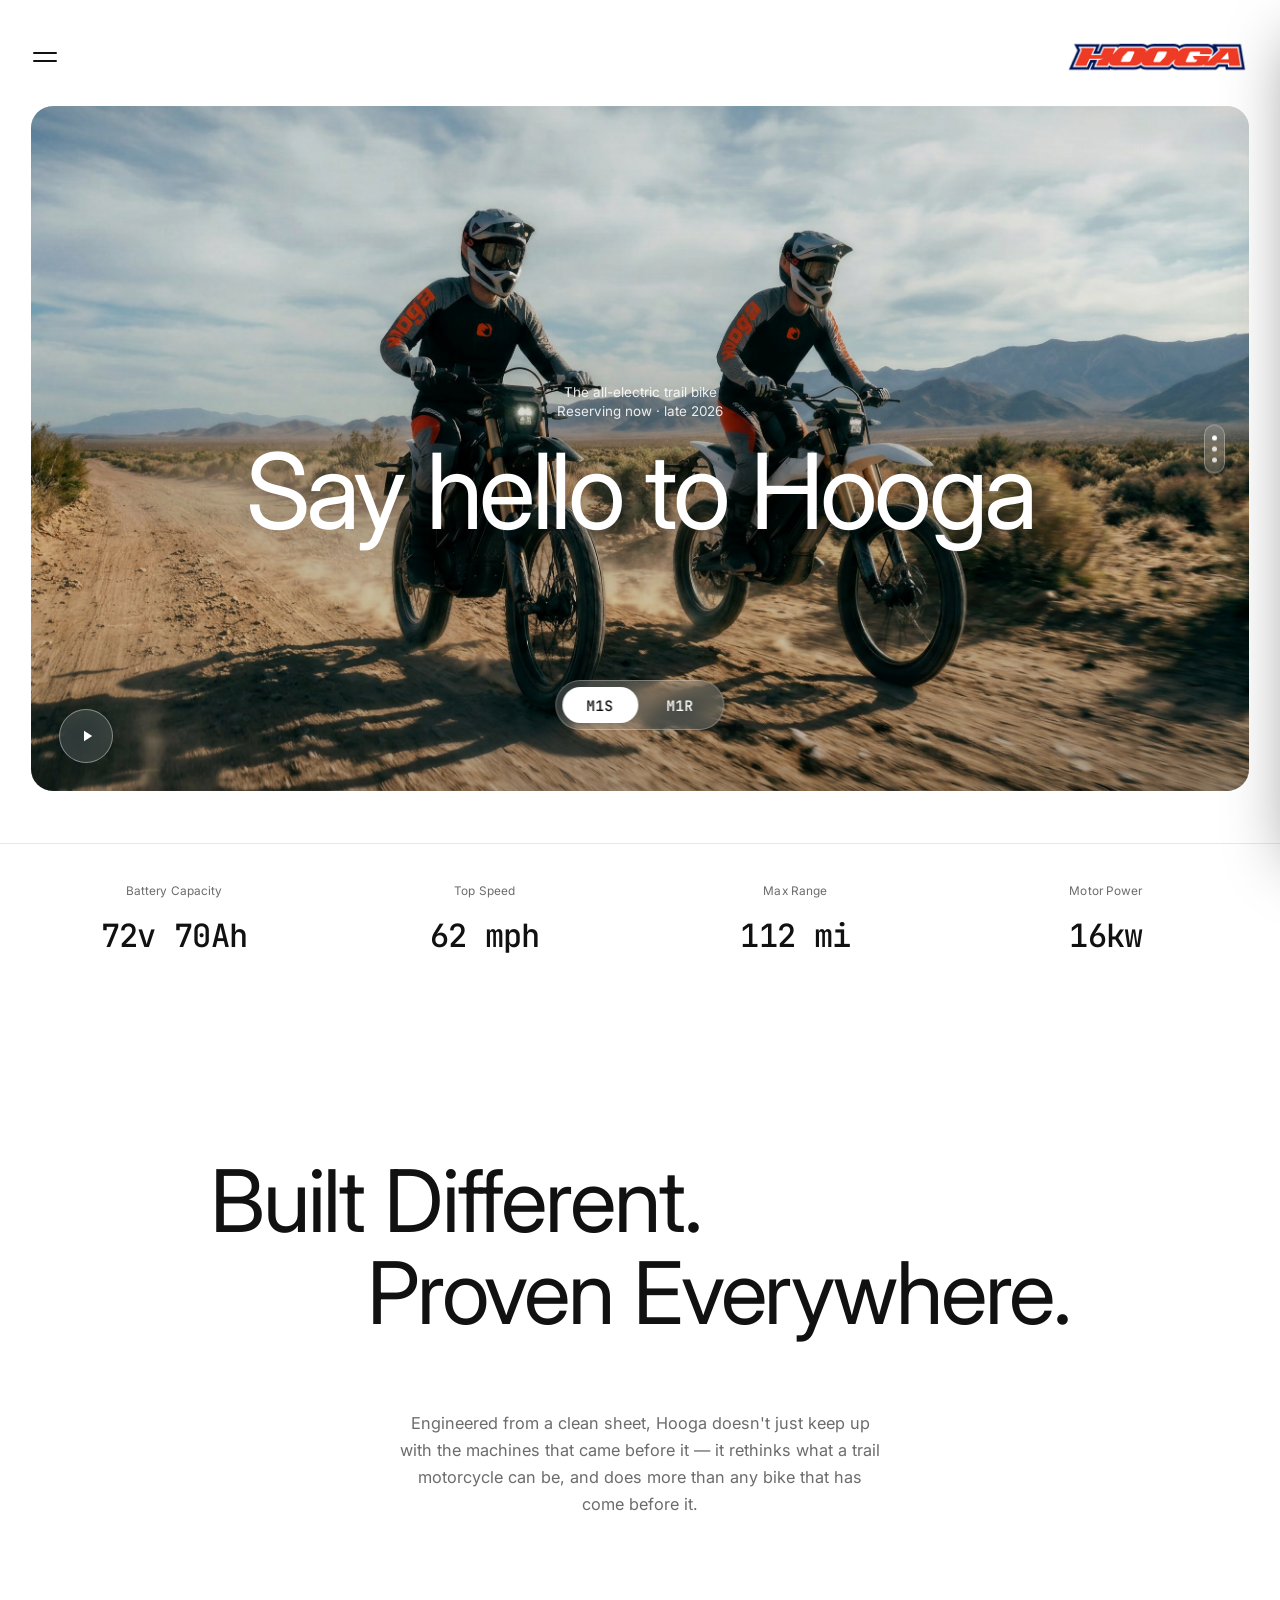
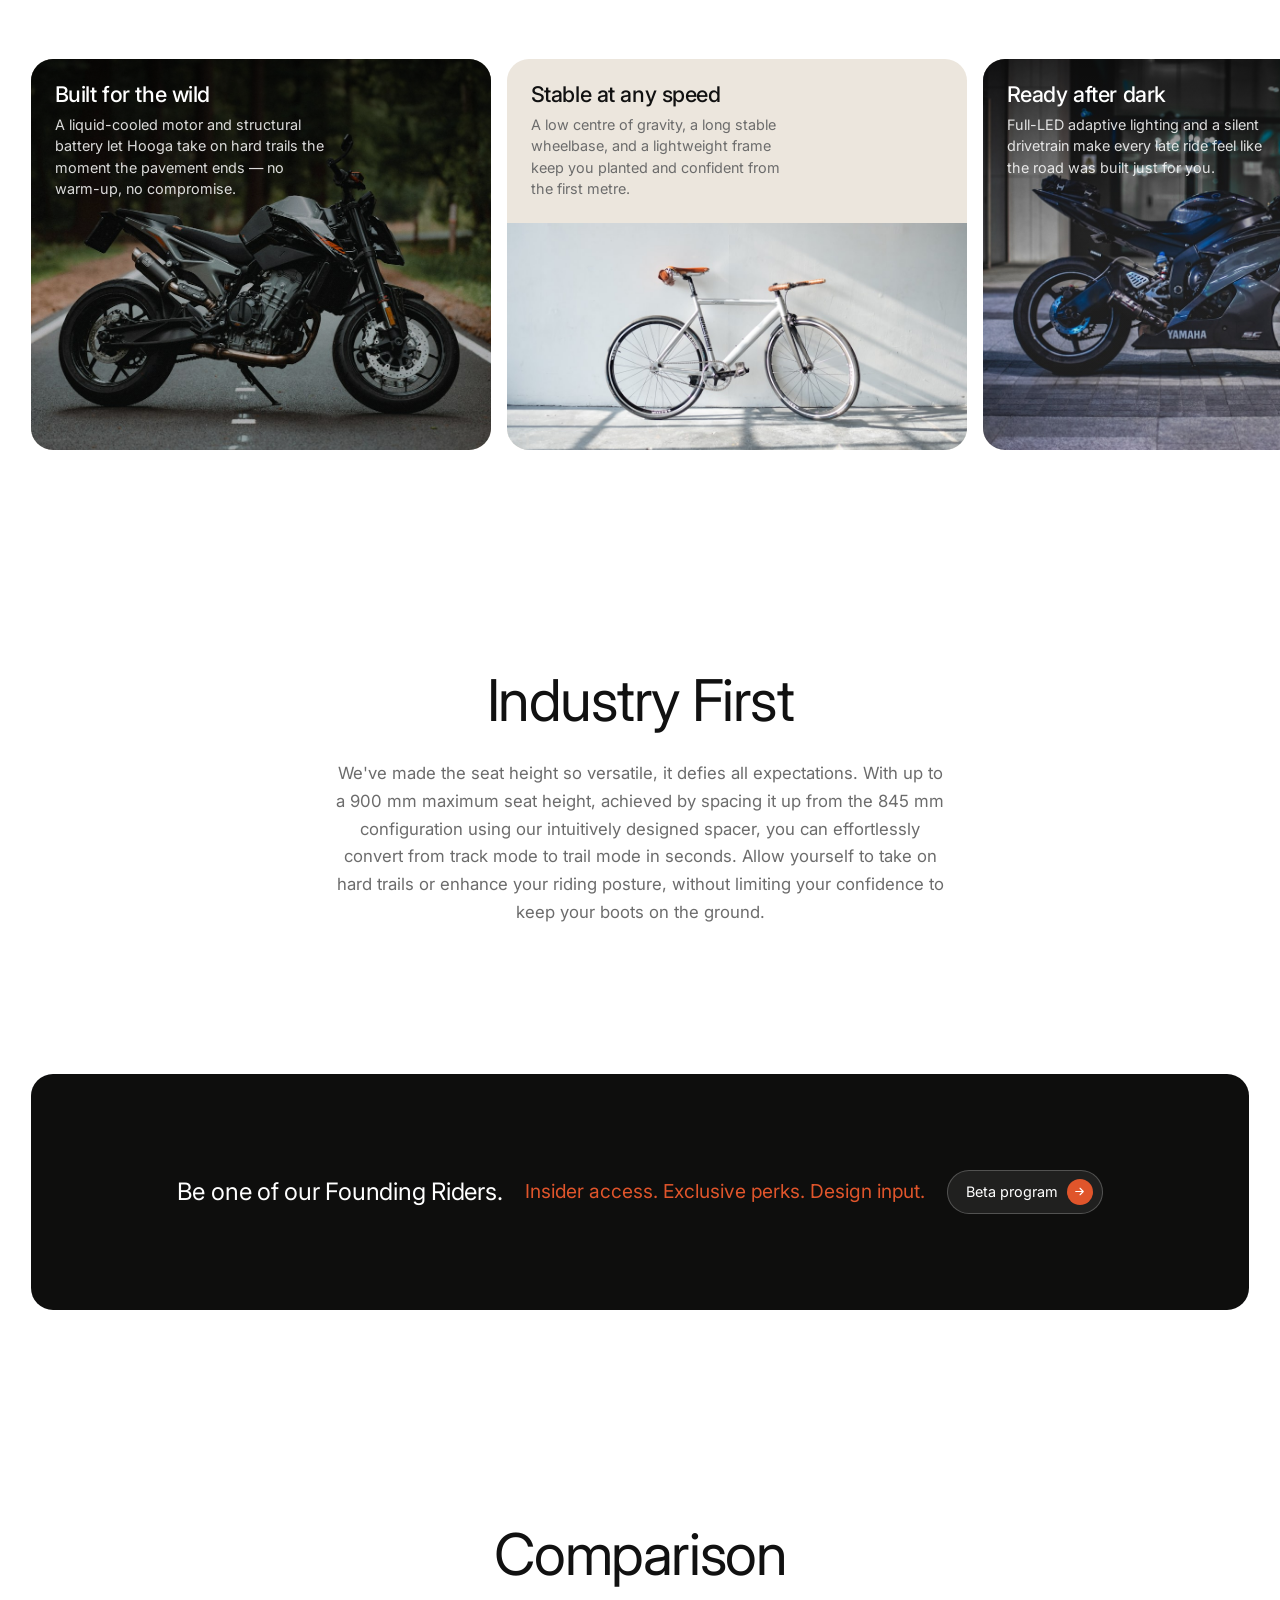
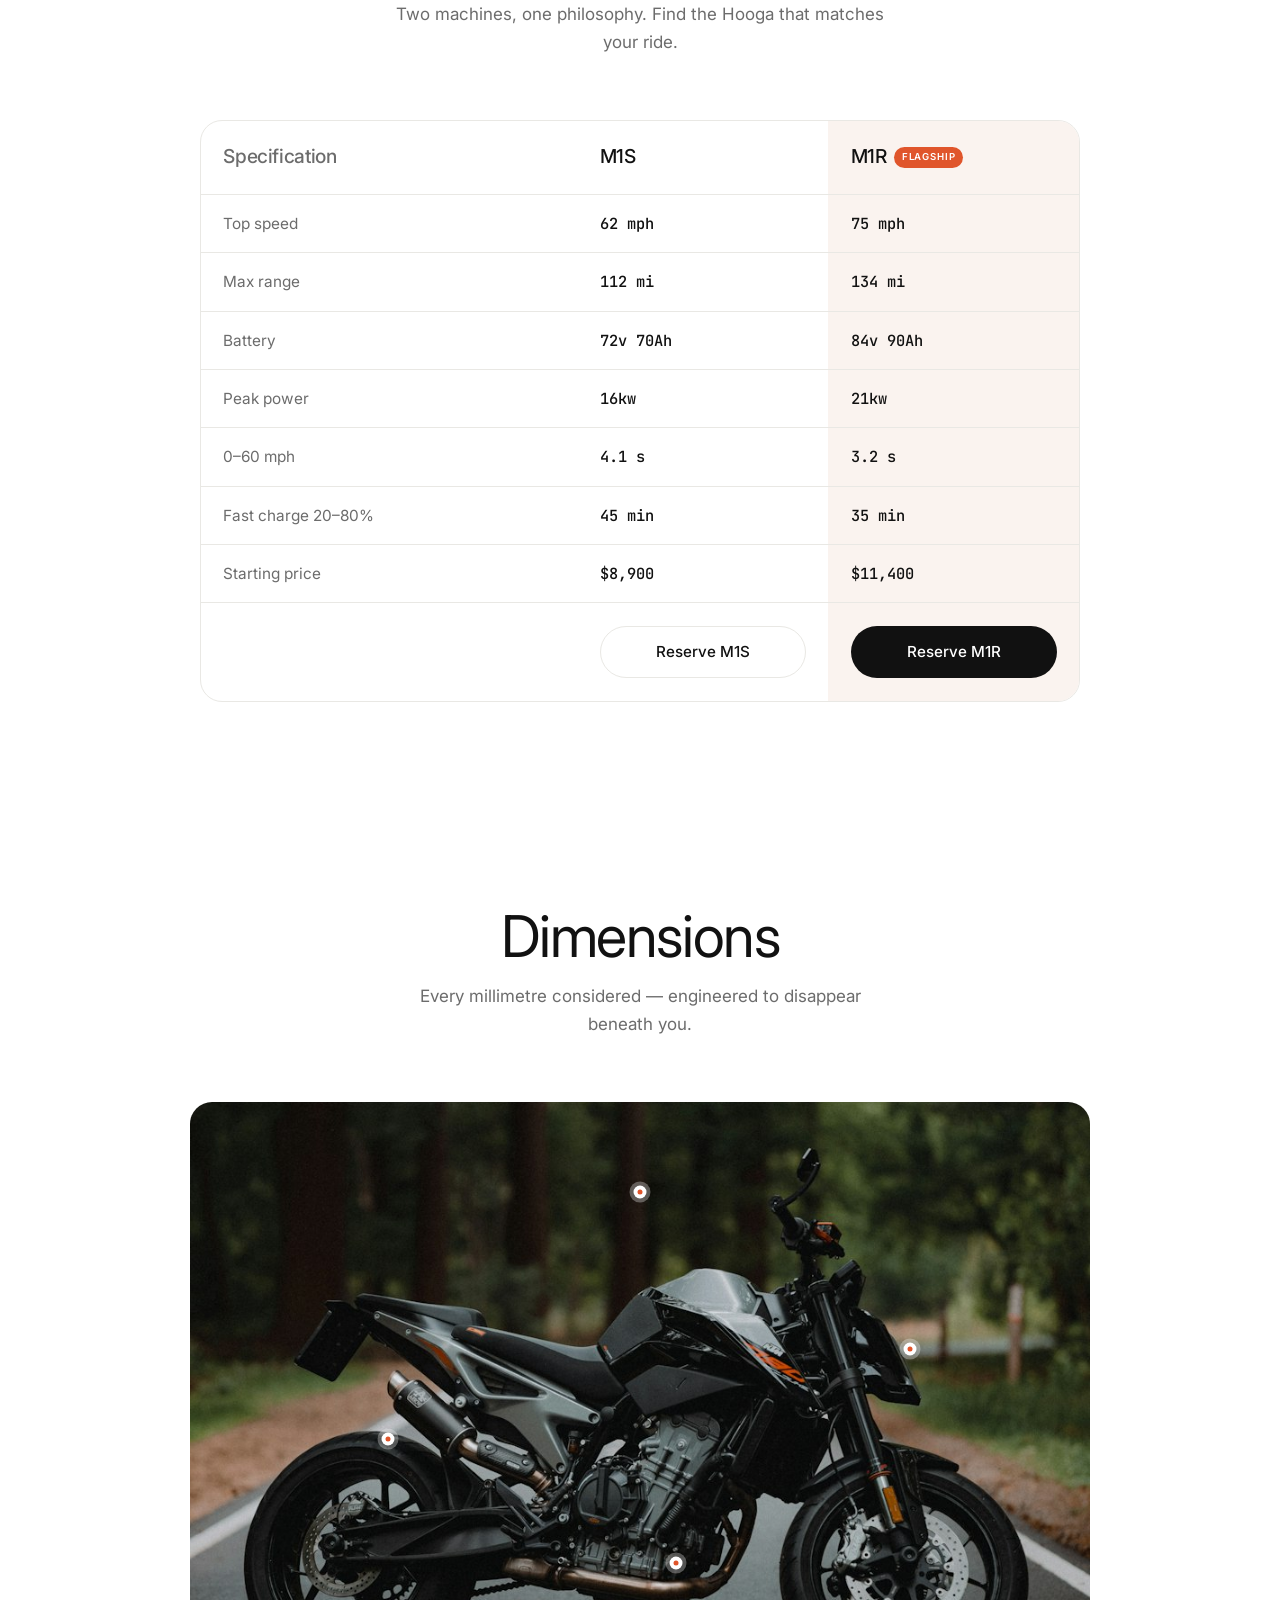
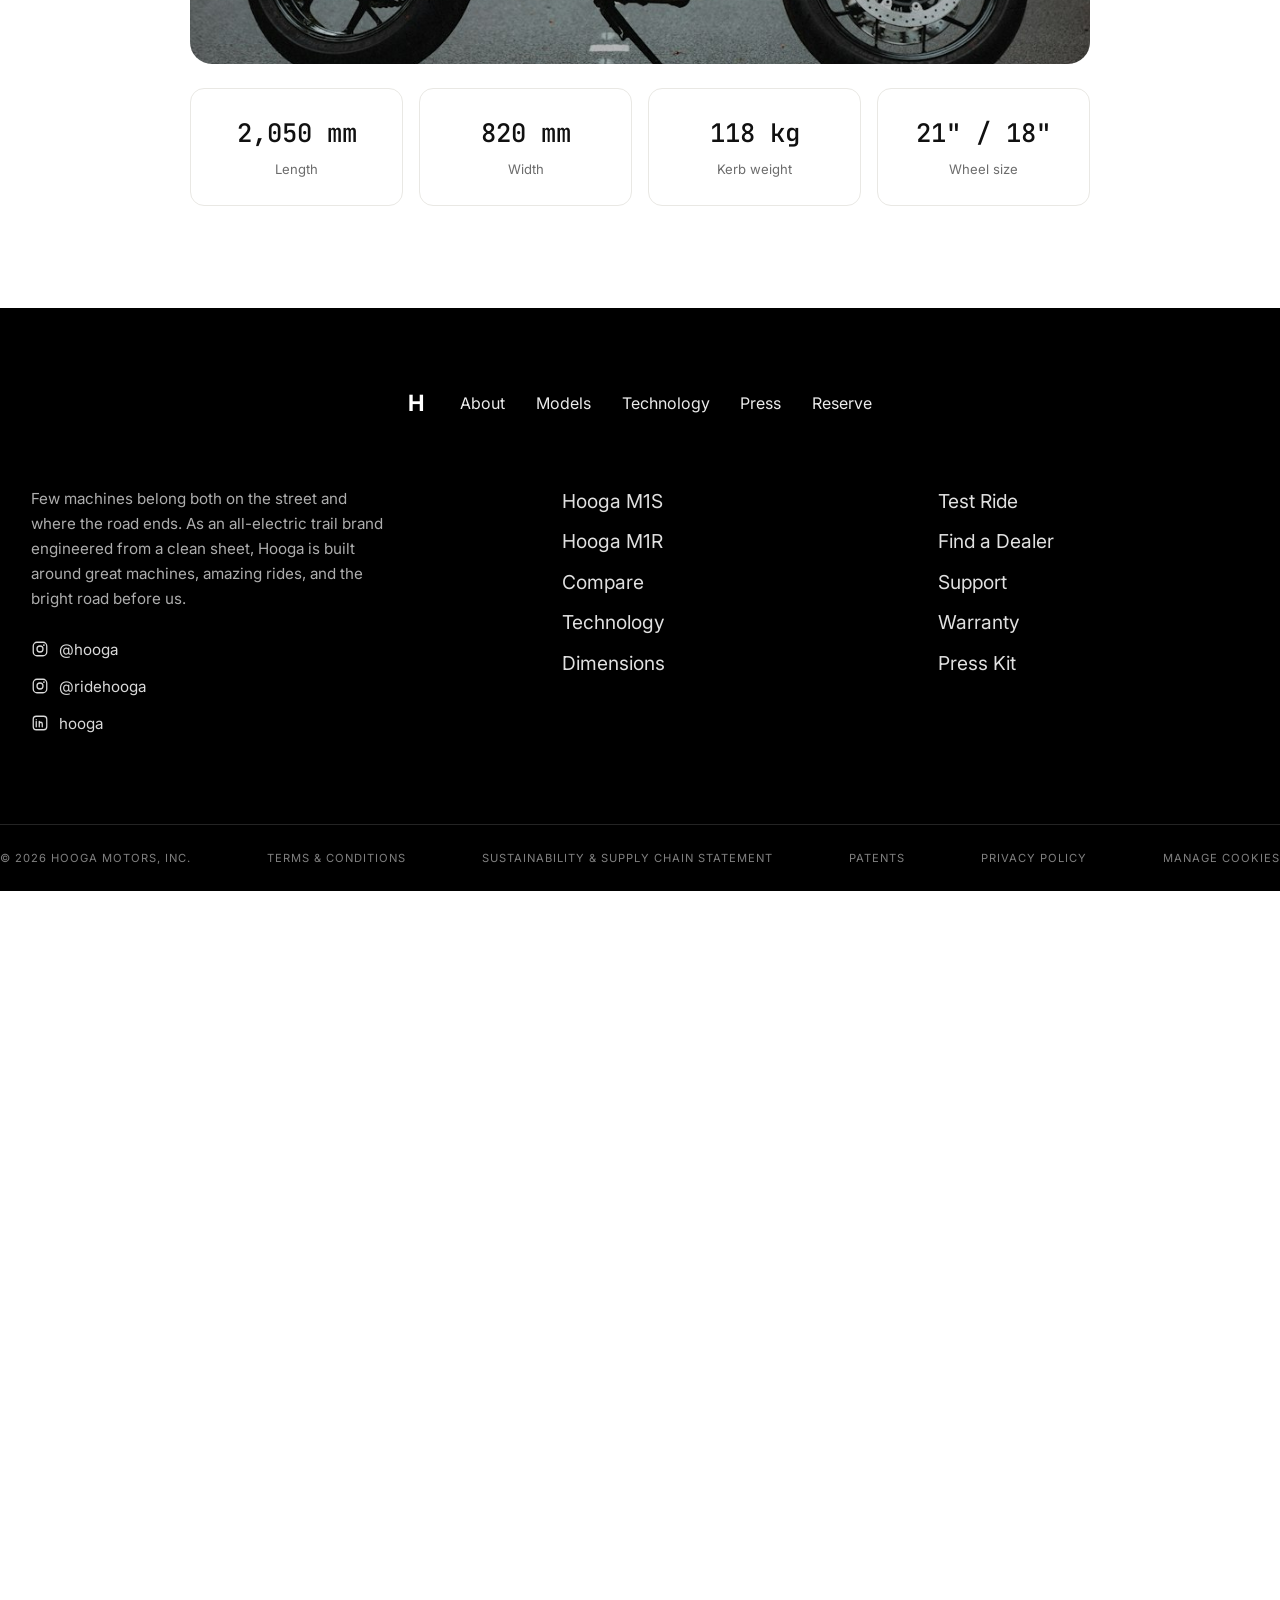
==== index.html @ 98fb0f95 "Initial commit: Hooga electric-motorcycle website Static HTML/CSS/JS marketing site — banner, spec b" ====
<!DOCTYPE html>
<html lang="en">
<head>
  <meta charset="UTF-8" />
  <meta name="viewport" content="width=device-width, initial-scale=1.0" />
  <meta name="description" content="Hooga — the all-electric trail motorcycle. Built different, proven everywhere. Reserve the M1S and M1R." />
  <title>Hooga — Built Different. Proven Everywhere.</title>

  <link rel="preconnect" href="https://fonts.googleapis.com" />
  <link rel="preconnect" href="https://fonts.gstatic.com" crossorigin />
  <link href="https://fonts.googleapis.com/css2?family=Inter:wght@300;400;500;600&family=JetBrains+Mono:wght@400;500&display=swap" rel="stylesheet" />
  <link rel="stylesheet" href="css/styles.css" />
  <link rel="icon" href="data:image/svg+xml,%3Csvg xmlns='http://www.w3.org/2000/svg' viewBox='0 0 32 32'%3E%3Crect width='32' height='32' rx='9' fill='%23111'/%3E%3Ctext x='16' y='23' font-size='19' text-anchor='middle' fill='%23fff' font-family='Arial'%3EH%3C/text%3E%3C/svg%3E" />
</head>
<body>
  <!-- everything except the reveal band lives in .page (slides up to reveal the footer image) -->
  <div class="page" id="page">
  <!-- ===== Header ===== -->
  <header class="header" id="header">
    <div class="container container--bleed header-inner">
      <button class="menu-box" id="menuBtn" aria-label="Open menu" aria-expanded="false">
        <span></span><span></span>
      </button>
      <a href="#top" class="brand-logo" aria-label="Hooga home">
        <img src="assets/hooga-logo.png" alt="Hooga" />
      </a>
    </div>
  </header>

  <!-- ===== Slide menu ===== -->
  <div class="menu-backdrop" id="menuBackdrop"></div>
  <nav class="slidemenu" id="slidemenu" aria-label="Main">
    <a href="#models">Models</a>
    <a href="#specs">Performance</a>
    <a href="#gallery">Gallery</a>
    <a href="#compare">Comparison</a>
    <a href="#dimensions">Dimensions</a>
    <a href="#compare" class="sm-cta">Reserve →</a>
  </nav>

  <main id="top">
    <!-- ===== Hero ===== -->
    <section class="hero">
      <div class="container container--bleed">
        <div class="hero-frame">
          <img src="assets/riders.jpg" alt="Two riders on Hooga electric trail bikes in the desert" />
          <div class="hero-grad"></div>

          <div class="hero-center">
            <p class="hero-kicker">The all-electric trail bike<br />Reserving now · late 2026</p>
            <h1 class="hero-title">Say hello to Hooga</h1>
          </div>

          <div class="seg" role="tablist" aria-label="Choose a model">
            <button class="seg-btn active" data-model="M1S" role="tab" aria-selected="true">M1S</button>
            <button class="seg-btn" data-model="M1R" role="tab" aria-selected="false">M1R</button>
          </div>

          <button class="hero-play" id="heroPlay" aria-label="Play film">
            <svg viewBox="0 0 24 24" width="18" height="18"><path d="M8 5v14l11-7z" fill="currentColor"/></svg>
          </button>

          <div class="hero-dots" aria-hidden="true"><span></span><span></span><span></span></div>
        </div>
      </div>
    </section>

    <!-- ===== Spec bar ===== -->
    <section class="specs" id="specs">
      <div class="container container--bleed specs-grid">
        <div class="spec">
          <span class="spec-label">Battery Capacity</span>
          <span class="spec-value" data-spec="battery">72v 70Ah</span>
        </div>
        <div class="spec">
          <span class="spec-label">Top Speed</span>
          <span class="spec-value" data-spec="speed">62 mph</span>
        </div>
        <div class="spec">
          <span class="spec-label">Max Range</span>
          <span class="spec-value" data-spec="range">112 mi</span>
        </div>
        <div class="spec">
          <span class="spec-label">Motor Power</span>
          <span class="spec-value" data-spec="power">16kw</span>
        </div>
      </div>
    </section>

    <!-- ===== Statement ===== -->
    <section class="statement" id="models">
      <div class="container">
        <h2 class="statement-title">
          <span class="line line-1" data-reveal>Built Different.</span>
          <span class="line line-2" data-reveal>Proven Everywhere.</span>
        </h2>
        <p class="statement-body" data-reveal>
          Engineered from a clean sheet, Hooga doesn't just keep up with the machines that
          came before it — it rethinks what a trail motorcycle can be, and does more than any
          bike that has come before it.
        </p>
      </div>
    </section>

    <!-- ===== Gallery (content cards) ===== -->
    <section class="gallery" id="gallery">
      <div class="gallery-track" id="galleryTrack">
        <article class="card card-dark">
          <img src="assets/helmet.jpg" alt="Hooga on a forest trail" loading="lazy" />
          <div class="card-text">
            <h3>Built for the wild</h3>
            <p>A liquid-cooled motor and structural battery let Hooga take on hard trails
              the moment the pavement ends — no warm-up, no compromise.</p>
          </div>
        </article>

        <article class="card card-cream">
          <div class="card-text">
            <h3>Stable at any speed</h3>
            <p>A low centre of gravity, a long stable wheelbase, and a lightweight frame keep
              you planted and confident from the first metre.</p>
          </div>
          <img src="assets/detail1.jpg" alt="Studio profile of the frame" loading="lazy" />
        </article>

        <article class="card card-dark">
          <img src="assets/moto.jpg" alt="Hooga at night in the city" loading="lazy" />
          <div class="card-text">
            <h3>Ready after dark</h3>
            <p>Full-LED adaptive lighting and a silent drivetrain make every late ride feel
              like the road was built just for you.</p>
          </div>
        </article>

        <article class="card card-dark">
          <img src="assets/ride2.jpg" alt="Customisable Hooga" loading="lazy" />
          <div class="card-text">
            <h3>Tailored to you</h3>
            <p>Choose from a curated selection of colourways and ride modes, then fine-tune
              the throttle map to match exactly how you ride.</p>
          </div>
        </article>
      </div>
    </section>

    <!-- ===== Industry First ===== -->
    <section class="firstly">
      <div class="container narrow">
        <h2 class="firstly-title" data-reveal>Industry First</h2>
        <p class="firstly-body" data-reveal>
          We've made the seat height so versatile, it defies all expectations. With up to a
          900&nbsp;mm maximum seat height, achieved by spacing it up from the 845&nbsp;mm
          configuration using our intuitively designed spacer, you can effortlessly convert
          from track mode to trail mode in seconds. Allow yourself to take on hard trails or
          enhance your riding posture, without limiting your confidence to keep your boots on
          the ground.
        </p>
      </div>
    </section>

    <!-- ===== Founding band ===== -->
    <section class="founding">
      <div class="container">
        <div class="founding-band" data-reveal>
          <span class="fb-lead">Be one of our Founding Riders.</span>
          <span class="fb-accent">Insider access. Exclusive perks. Design input.</span>
          <a href="#compare" class="fb-pill">Beta program
            <span class="fb-ic"><svg viewBox="0 0 24 24" width="13" height="13"><path d="M5 12h14m0 0l-6-6m6 6l-6 6" stroke="currentColor" stroke-width="2" fill="none" stroke-linecap="round" stroke-linejoin="round"/></svg></span>
          </a>
        </div>
      </div>
    </section>

    <!-- ===== Comparison ===== -->
    <section class="compare" id="compare">
      <div class="container">
        <h2 class="center-title" data-reveal>Comparison</h2>
        <p class="center-sub" data-reveal>Two machines, one philosophy. Find the Hooga that matches your ride.</p>

        <div class="ctable" data-reveal>
          <div class="ct-row ct-head">
            <div class="ct-c ct-feat">Specification</div>
            <div class="ct-c">M1S</div>
            <div class="ct-c ct-hi">M1R<span class="flag">Flagship</span></div>
          </div>
          <div class="ct-row"><div class="ct-c ct-feat">Top speed</div><div class="ct-c mono">62 mph</div><div class="ct-c ct-hi mono">75 mph</div></div>
          <div class="ct-row"><div class="ct-c ct-feat">Max range</div><div class="ct-c mono">112 mi</div><div class="ct-c ct-hi mono">134 mi</div></div>
          <div class="ct-row"><div class="ct-c ct-feat">Battery</div><div class="ct-c mono">72v 70Ah</div><div class="ct-c ct-hi mono">84v 90Ah</div></div>
          <div class="ct-row"><div class="ct-c ct-feat">Peak power</div><div class="ct-c mono">16kw</div><div class="ct-c ct-hi mono">21kw</div></div>
          <div class="ct-row"><div class="ct-c ct-feat">0–60 mph</div><div class="ct-c mono">4.1 s</div><div class="ct-c ct-hi mono">3.2 s</div></div>
          <div class="ct-row"><div class="ct-c ct-feat">Fast charge 20–80%</div><div class="ct-c mono">45 min</div><div class="ct-c ct-hi mono">35 min</div></div>
          <div class="ct-row"><div class="ct-c ct-feat">Starting price</div><div class="ct-c mono">$8,900</div><div class="ct-c ct-hi mono">$11,400</div></div>
          <div class="ct-row ct-act">
            <div class="ct-c ct-feat"></div>
            <div class="ct-c"><a href="#compare" class="btn btn-ghost">Reserve M1S</a></div>
            <div class="ct-c ct-hi"><a href="#compare" class="btn btn-dark">Reserve M1R</a></div>
          </div>
        </div>
      </div>
    </section>

    <!-- ===== Dimensions ===== -->
    <section class="dims" id="dimensions">
      <div class="container">
        <h2 class="center-title" data-reveal>Dimensions</h2>
        <p class="center-sub" data-reveal>Every millimetre considered — engineered to disappear beneath you.</p>

        <div class="dim-stage" data-reveal>
          <img src="assets/helmet.jpg" alt="Hooga side profile" />
          <div class="dpin" style="top:16%; left:50%"><span></span><div class="dflag"><b>1,090 mm</b><i>Overall height</i></div></div>
          <div class="dpin" style="top:60%; left:22%"><span></span><div class="dflag"><b>1,380 mm</b><i>Wheelbase</i></div></div>
          <div class="dpin" style="top:44%; left:80%"><span></span><div class="dflag"><b>845–900 mm</b><i>Seat height</i></div></div>
          <div class="dpin" style="top:82%; left:54%"><span></span><div class="dflag"><b>270 mm</b><i>Ground clearance</i></div></div>
        </div>

        <div class="dim-grid" data-reveal>
          <div class="dstat"><b>2,050 mm</b><span>Length</span></div>
          <div class="dstat"><b>820 mm</b><span>Width</span></div>
          <div class="dstat"><b>118 kg</b><span>Kerb weight</span></div>
          <div class="dstat"><b>21" / 18"</b><span>Wheel size</span></div>
        </div>
      </div>
    </section>

  </main>

  <!-- ===== Footer (Wolverine-style) ===== -->
  <footer class="footer" id="site-footer">
    <!-- black content block -->
    <div class="footer-body">
      <div class="container">
        <nav class="foot-nav" data-reveal aria-label="Footer">
          <span class="foot-logo" aria-hidden="true">H</span>
          <a href="#top">About</a>
          <a href="#models">Models</a>
          <a href="#specs">Technology</a>
          <a href="#gallery">Press</a>
          <a href="#compare">Reserve</a>
        </nav>

        <div class="foot-grid">
          <div class="foot-about" data-reveal>
            <p>Few machines belong both on the street and where the road ends. As an all-electric
              trail brand engineered from a clean sheet, Hooga is built around great machines,
              amazing rides, and the bright road before us.</p>
            <div class="foot-social">
              <a href="#" aria-label="Instagram @hooga">
                <svg viewBox="0 0 24 24" aria-hidden="true"><rect x="3" y="3" width="18" height="18" rx="5" fill="none" stroke="currentColor" stroke-width="1.7"/><circle cx="12" cy="12" r="4" fill="none" stroke="currentColor" stroke-width="1.7"/><circle cx="17.2" cy="6.8" r="1.2" fill="currentColor"/></svg>
                @hooga
              </a>
              <a href="#" aria-label="Instagram @ridehooga">
                <svg viewBox="0 0 24 24" aria-hidden="true"><rect x="3" y="3" width="18" height="18" rx="5" fill="none" stroke="currentColor" stroke-width="1.7"/><circle cx="12" cy="12" r="4" fill="none" stroke="currentColor" stroke-width="1.7"/><circle cx="17.2" cy="6.8" r="1.2" fill="currentColor"/></svg>
                @ridehooga
              </a>
              <a href="#" aria-label="LinkedIn hooga">
                <svg viewBox="0 0 24 24" aria-hidden="true"><rect x="3" y="3" width="18" height="18" rx="4" fill="none" stroke="currentColor" stroke-width="1.7"/><path d="M7 10v7M7 7.5v.01M11 17v-4a2 2 0 0 1 4 0v4M11 10v7" fill="none" stroke="currentColor" stroke-width="1.7" stroke-linecap="round"/></svg>
                hooga
              </a>
            </div>
          </div>

          <ul class="foot-list" data-reveal>
            <li><a href="#models">Hooga M1S</a></li>
            <li><a href="#models">Hooga M1R</a></li>
            <li><a href="#compare">Compare</a></li>
            <li><a href="#specs">Technology</a></li>
            <li><a href="#dimensions">Dimensions</a></li>
          </ul>

          <ul class="foot-list" data-reveal>
            <li><a href="#compare">Test Ride</a></li>
            <li><a href="#">Find a Dealer</a></li>
            <li><a href="#">Support</a></li>
            <li><a href="#">Warranty</a></li>
            <li><a href="#">Press Kit</a></li>
          </ul>
        </div>
      </div>

      <div class="container foot-legal" data-reveal>
        <span>© <span id="year"></span> Hooga Motors, Inc.</span>
        <a href="#">Terms &amp; Conditions</a>
        <a href="#">Sustainability &amp; Supply Chain Statement</a>
        <a href="#">Patents</a>
        <a href="#">Privacy Policy</a>
        <a href="#">Manage Cookies</a>
      </div>
    </div>
  </footer>
  </div><!-- /.page -->

  <!-- pinned image band — revealed as .page scrolls up over it -->
  <div class="footer-mark" id="footerMark">
    <div class="footer-bg" id="footerBg">
      <img src="assets/footer.jpg" alt="Hooga riders crossing the desert" />
      <div class="footer-overlay"></div>
    </div>
    <div class="container">
      <svg class="bigmark" viewBox="0 0 1000 112" preserveAspectRatio="xMidYMid meet" role="img" aria-label="Hooga Motors">
        <text x="0" y="88" textLength="1000" lengthAdjust="spacingAndGlyphs" font-family="Inter, system-ui, sans-serif" font-size="100" fill="#fff">
          <tspan font-weight="700">HOOGA</tspan><tspan font-weight="400">MOTORS</tspan><tspan font-weight="400" fill="rgba(255,255,255,0.82)">&#160;&#160;|&#160;&#160;H</tspan>
        </text>
      </svg>
    </div>
  </div>
  <div class="reveal-spacer" aria-hidden="true"></div>

  <!-- play toast -->
  <div class="toast" id="toast">Film coming soon 🎬</div>

  <script src="js/main.js"></script>
</body>
</html>
---- css/styles.css ----
/* =========================================================
   Hooga — Electric Trail Motorcycles
   Clean, white, airy (matches Figma + sunday.ai feel)
   ========================================================= */

:root {
  --bg: #ffffff;
  --ink: #111111;
  --ink-2: #6c6c6c;
  --ink-3: #9a9a9a;
  --line: #e9e8e4;
  --cream: #ece6dd;
  --dark: #0e0e0d;
  --accent: #e0552b;
  --radius: 22px;
  --radius-sm: 14px;
  --maxw: 1600px;
  --pad: clamp(20px, 2.4vw, 32px);
  --ease: cubic-bezier(0.22, 1, 0.36, 1);
  --sans: "Inter", system-ui, -apple-system, sans-serif;
  --mono: "JetBrains Mono", ui-monospace, "SF Mono", monospace;
}

* { margin: 0; padding: 0; box-sizing: border-box; }
html { scroll-behavior: smooth; -webkit-text-size-adjust: 100%; }
body {
  font-family: var(--sans);
  color: var(--ink);
  background: var(--bg);
  font-size: 17px;
  line-height: 1.65;
  font-weight: 400;
  -webkit-font-smoothing: antialiased;
  text-rendering: optimizeLegibility;
  overflow-x: hidden;
}
img { display: block; max-width: 100%; }
a { color: inherit; text-decoration: none; }

.container { width: 100%; max-width: var(--maxw); margin-inline: auto; padding-inline: var(--pad); }
/* full-bleed: always exactly var(--pad) gutters, no max-width cap (banner + spec bar) */
.container--bleed { max-width: none; }
.narrow { max-width: 760px; }

h1, h2, h3, h4 { font-weight: 400; line-height: 1.06; letter-spacing: -0.025em; }
.accent { color: var(--accent); }

/* ===== Buttons ===== */
.btn {
  display: inline-flex; align-items: center; justify-content: center; gap: 0.5rem;
  font-family: var(--sans); font-weight: 500; font-size: 0.95rem;
  padding: 0.8rem 1.5rem; border-radius: 999px; border: 1.5px solid transparent;
  cursor: pointer; transition: transform 0.25s var(--ease), background 0.25s, color 0.25s, border-color 0.25s;
  white-space: nowrap;
}
.btn:hover { transform: translateY(-2px); }
.btn-dark { background: var(--ink); color: #fff; }
.btn-ghost { background: transparent; color: var(--ink); border-color: var(--line); }
.btn-ghost:hover { border-color: var(--ink); }
.btn-block { width: 100%; padding-block: 0.95rem; }

/* ===== Header ===== */
.header {
  position: sticky; top: 0; z-index: 80; background: rgba(255,255,255,0.9);
  backdrop-filter: saturate(180%) blur(12px); transition: box-shadow 0.3s;
}
.header.scrolled { box-shadow: 0 1px 0 var(--line); }
.header-inner { display: flex; align-items: center; justify-content: space-between; padding-top: 40px; padding-bottom: 32px; }
.menu-box {
  width: auto; height: auto; border: none; background: none; box-shadow: none; border-radius: 0;
  display: flex; flex-direction: column; gap: 6px; padding: 6px 2px;
  cursor: pointer; transition: opacity 0.2s;
}
.menu-box:hover { opacity: 0.6; }
.menu-box span { width: 24px; height: 2px; background: var(--ink); border-radius: 2px; transition: transform 0.3s var(--ease), opacity 0.2s; }
.menu-box.open span:nth-child(1) { transform: translateY(4px) rotate(45deg); }
.menu-box.open span:nth-child(2) { transform: translateY(-4px) rotate(-45deg); }
.brand-logo { display: inline-flex; align-items: center; }
.brand-logo img { height: 34px; width: auto; display: block; }

/* ===== Slide menu ===== */
.menu-backdrop { position: fixed; inset: 0; background: rgba(0,0,0,0.35); z-index: 90; opacity: 0; visibility: hidden; transition: opacity 0.3s; }
.menu-backdrop.show { opacity: 1; visibility: visible; }
.slidemenu {
  position: fixed; top: 0; right: 0; bottom: 0; width: min(86vw, 360px); z-index: 95;
  background: #fff; padding: 6rem 2.4rem 2.4rem; display: flex; flex-direction: column; gap: 0.4rem;
  transform: translateX(100%); transition: transform 0.42s var(--ease);
  box-shadow: -30px 0 60px -40px rgba(0,0,0,0.4);
}
.slidemenu.open { transform: translateX(0); }
.slidemenu a { font-size: 1.7rem; font-weight: 400; letter-spacing: -0.02em; padding: 0.55rem 0; color: var(--ink); transition: color 0.2s; }
.slidemenu a:hover { color: var(--accent); }
.slidemenu .sm-cta { margin-top: 1rem; color: var(--accent); }

/* ===== Hero ===== */
.hero { padding-top: 0; }
.hero-frame {
  position: relative; border-radius: var(--radius); overflow: hidden;
  aspect-ratio: 16 / 9; min-height: 460px; background: #ddd; color: #fff;
}
.hero-frame > img { width: 100%; height: 100%; object-fit: cover; transform: scale(1.05); animation: heroZoom 18s var(--ease) forwards; }
@keyframes heroZoom { to { transform: scale(1); } }
.hero-grad { position: absolute; inset: 0; background:
  radial-gradient(120% 80% at 50% 46%, rgba(0,0,0,0.16), rgba(0,0,0,0) 60%),
  linear-gradient(180deg, rgba(0,0,0,0.10), rgba(0,0,0,0) 22%, rgba(0,0,0,0) 72%, rgba(0,0,0,0.22)); }

/* kicker + title: centered group, nudged just below the optical centre */
.hero-center { position: absolute; inset: 0; display: flex; flex-direction: column; align-items: center; justify-content: center; text-align: center; padding: 1.5rem; transform: translateY(2%); }
.hero-kicker { font-size: clamp(0.78rem, 1.05vw, 0.95rem); line-height: 1.45; color: rgba(255,255,255,0.88); margin-bottom: clamp(0.8rem, 1.4vw, 1.25rem); text-shadow: 0 1px 14px rgba(0,0,0,0.3); }
.hero-title { font-size: clamp(2.6rem, 8.2vw, 118px); font-weight: 400; line-height: 0.98; letter-spacing: -0.035em; text-shadow: 0 2px 34px rgba(0,0,0,0.22); }

/* model pill: anchored toward the bottom of the banner */
.seg { position: absolute; left: 50%; bottom: clamp(22px, 9%, 80px); transform: translateX(-50%); display: inline-flex; gap: 0.25rem; padding: 0.36rem; background: rgba(255,255,255,0.18); backdrop-filter: blur(10px); border: 1px solid rgba(255,255,255,0.28); border-radius: 999px; }
.seg-btn { font-family: var(--mono); font-size: 0.9rem; font-weight: 500; letter-spacing: 0.02em; color: #fff; background: transparent; border: none; cursor: pointer; padding: 0.55rem 1.5rem; border-radius: 999px; transition: background 0.3s var(--ease), color 0.3s; }
.seg-btn.active { background: #fff; color: var(--ink); }

.hero-play {
  position: absolute; left: clamp(16px, 3vw, 28px); bottom: clamp(16px, 3vw, 28px);
  width: 54px; height: 54px; border-radius: 50%; cursor: pointer; color: #fff;
  background: rgba(255,255,255,0.14); backdrop-filter: blur(8px); border: 1px solid rgba(255,255,255,0.4);
  display: grid; place-items: center; padding-left: 3px; transition: transform 0.25s var(--ease), background 0.25s;
}
.hero-play:hover { transform: scale(1.08); background: rgba(255,255,255,0.26); }
.hero-dots {
  position: absolute; right: clamp(16px, 3vw, 24px); top: 50%; transform: translateY(-50%);
  display: flex; flex-direction: column; gap: 6px; padding: 10px 7px; border-radius: 999px;
  background: rgba(255,255,255,0.14); backdrop-filter: blur(8px); border: 1px solid rgba(255,255,255,0.3);
}
.hero-dots span { width: 5px; height: 5px; border-radius: 50%; background: #fff; opacity: 0.8; }
.hero-dots span:first-child { opacity: 1; }

/* ===== Spec bar ===== */
.specs { padding: clamp(2.2rem, 4vw, 3.4rem) 0; }
.specs-grid { display: grid; grid-template-columns: repeat(4, 1fr); gap: 1.5rem; border-top: 1px solid var(--line); padding-top: clamp(1.8rem, 3vw, 2.6rem); }
.spec { text-align: center; }
.spec-label { display: block; font-size: 0.74rem; color: var(--ink-2); letter-spacing: 0.01em; margin-bottom: 0.55rem; }
.spec-value { font-family: var(--mono); font-size: clamp(1.4rem, 3vw, 2rem); font-weight: 500; letter-spacing: -0.02em; font-feature-settings: "tnum"; }

/* ===== Statement ===== */
.statement { padding: clamp(4.5rem, 11vw, 9rem) 0; text-align: center; }
.statement-title { font-size: clamp(2.3rem, 8vw, 5.4rem); display: flex; flex-direction: column; }
.statement-title .line-1 { align-self: flex-start; margin-left: clamp(0px, 14vw, 14rem); }
.statement-title .line-2 { align-self: flex-end; margin-right: clamp(0px, 14vw, 14rem); }
.statement-body { max-width: 48ch; margin: clamp(2.5rem, 6vw, 4.5rem) auto 0; color: var(--ink-2); font-size: 1.02rem; }

/* ===== Gallery ===== */
.gallery { padding-bottom: clamp(3rem, 7vw, 6rem); }
.gallery-track {
  display: flex; gap: 1rem; overflow-x: auto; scroll-snap-type: x mandatory;
  padding: 0 var(--pad) 1rem; scrollbar-width: none; cursor: grab;
}
.gallery-track::-webkit-scrollbar { display: none; }
.gallery-track.dragging { cursor: grabbing; scroll-snap-type: none; }
.card {
  position: relative; flex: 0 0 clamp(280px, 40vw, 460px); aspect-ratio: 4 / 3.4;
  border-radius: var(--radius); overflow: hidden; scroll-snap-align: center; background: var(--cream);
}
.card > img { position: absolute; inset: 0; width: 100%; height: 100%; object-fit: cover; transition: transform 0.7s var(--ease); }
.card:hover > img { transform: scale(1.05); }
.card-text { position: absolute; top: 0; left: 0; right: 0; z-index: 2; padding: 1.5rem 1.5rem 0; }
.card-text h3 { font-size: 1.35rem; font-weight: 500; letter-spacing: -0.02em; margin-bottom: 0.5rem; }
.card-text p { font-size: 0.9rem; line-height: 1.5; max-width: 30ch; }
/* dark image cards: white text + top gradient */
.card-dark::before { content: ""; position: absolute; inset: 0; z-index: 1; background: linear-gradient(180deg, rgba(0,0,0,0.62), rgba(0,0,0,0.05) 55%); }
.card-dark .card-text { color: #fff; }
.card-dark .card-text p { color: rgba(255,255,255,0.85); }
/* cream card: dark text, image sits lower */
.card-cream { background: var(--cream); }
.card-cream .card-text { color: var(--ink); }
.card-cream .card-text p { color: var(--ink-2); }
.card-cream > img { top: auto; bottom: 0; height: 58%; inset: auto 0 0 0; object-position: center 60%; }

/* ===== Industry First ===== */
.firstly { padding: clamp(3.5rem, 9vw, 8rem) 0; text-align: center; }
.firstly-title { font-size: clamp(2rem, 5.5vw, 3.6rem); font-weight: 400; margin-bottom: 1.8rem; }
.firstly-body { color: var(--ink-2); font-size: 1.05rem; max-width: 56ch; margin-inline: auto; }

/* ===== Founding band ===== */
.founding { padding: clamp(1rem, 3vw, 2rem) 0 clamp(4rem, 9vw, 7rem); }
.founding-band {
  background: var(--dark); color: #fff; border-radius: var(--radius);
  padding: clamp(3rem, 8vw, 6rem) clamp(1.5rem, 4vw, 3rem);
  display: flex; flex-wrap: wrap; align-items: center; justify-content: center; gap: 0.85rem 1.4rem; text-align: center;
}
.fb-lead { font-size: clamp(1.05rem, 2.4vw, 1.5rem); font-weight: 400; letter-spacing: -0.01em; }
.fb-accent { color: var(--accent); font-size: clamp(0.92rem, 2vw, 1.2rem); }
.fb-pill { display: inline-flex; align-items: center; gap: 0.55rem; background: rgba(255,255,255,0.08); border: 1px solid rgba(255,255,255,0.22); color: #fff; padding: 0.5rem 0.6rem 0.5rem 1.1rem; border-radius: 999px; font-size: 0.9rem; transition: background 0.25s; }
.fb-pill:hover { background: rgba(255,255,255,0.16); }
.fb-ic { width: 26px; height: 26px; border-radius: 50%; background: var(--accent); display: grid; place-items: center; color: #fff; }

/* ===== Section heads (Comparison / Dimensions) ===== */
.center-title { font-size: clamp(2rem, 5.5vw, 3.6rem); font-weight: 400; text-align: center; }
.center-sub { text-align: center; color: var(--ink-2); margin: 0.9rem auto 0; max-width: 46ch; }

/* ===== Comparison ===== */
.compare { padding: clamp(3.5rem, 8vw, 7rem) 0; }
.ctable { max-width: 880px; margin: clamp(2.5rem, 5vw, 4rem) auto 0; border: 1px solid var(--line); border-radius: var(--radius); overflow: hidden; }
.ct-row { display: grid; grid-template-columns: 1.5fr 1fr 1fr; border-top: 1px solid var(--line); }
.ct-row:first-child { border-top: none; }
.ct-c { padding: 1rem 1.4rem; font-size: 0.96rem; display: flex; align-items: center; gap: 0.5rem; }
.ct-c.mono { font-family: var(--mono); font-weight: 500; }
.ct-feat { color: var(--ink-2); }
.ct-head .ct-c { font-size: 1.2rem; font-weight: 500; padding-block: 1.3rem; letter-spacing: -0.02em; }
.ct-hi { background: #faf3ef; }
.flag { font-family: var(--sans); font-size: 0.6rem; text-transform: uppercase; letter-spacing: 0.1em; background: var(--accent); color: #fff; padding: 0.18rem 0.45rem; border-radius: 999px; font-weight: 600; }
.ct-act .ct-c { padding-block: 1.4rem; }
.ct-act .btn { width: 100%; }

/* ===== Dimensions ===== */
.dims { padding: clamp(3.5rem, 8vw, 7rem) 0; }
.dim-stage { position: relative; max-width: 900px; margin: clamp(2.5rem, 5vw, 4rem) auto 0; border-radius: var(--radius); overflow: hidden; aspect-ratio: 16/10; background: #f3f2ef; }
.dim-stage > img { width: 100%; height: 100%; object-fit: cover; }
.dpin { position: absolute; transform: translate(-50%, -50%); }
.dpin > span { display: block; width: 13px; height: 13px; border-radius: 50%; background: #fff; box-shadow: 0 0 0 4px rgba(255,255,255,0.3), 0 2px 8px rgba(0,0,0,0.3); position: relative; }
.dpin > span::after { content: ""; position: absolute; inset: 0; margin: auto; width: 5px; height: 5px; border-radius: 50%; background: var(--accent); }
.dflag { position: absolute; left: 50%; bottom: calc(100% + 9px); transform: translateX(-50%); background: rgba(14,14,13,0.94); color: #fff; padding: 0.5rem 0.8rem; border-radius: 10px; white-space: nowrap; text-align: center; opacity: 0; transition: opacity 0.3s, transform 0.3s var(--ease); }
.dflag b { font-family: var(--mono); font-weight: 500; font-size: 0.92rem; display: block; }
.dflag i { font-style: normal; font-size: 0.7rem; color: rgba(255,255,255,0.6); }
.dpin:hover .dflag, .dpin:focus-within .dflag { opacity: 1; transform: translateX(-50%) translateY(-4px); }
.dim-stage.show-flags .dflag { opacity: 1; }
.dim-grid { display: grid; grid-template-columns: repeat(4, 1fr); gap: 1rem; max-width: 900px; margin: 1.5rem auto 0; }
.dstat { text-align: center; padding: 1.4rem 1rem; border: 1px solid var(--line); border-radius: var(--radius-sm); }
.dstat b { font-family: var(--mono); font-weight: 500; font-size: clamp(1.1rem, 2.4vw, 1.6rem); display: block; }
.dstat span { font-size: 0.82rem; color: var(--ink-2); }

/* ===== Reserve ===== */
.reserve { padding: clamp(4rem, 9vw, 7rem) 0; }
.reserve-inner { background: var(--dark); color: #fff; border-radius: var(--radius); padding: clamp(2rem, 5vw, 4rem); display: grid; grid-template-columns: 1fr 0.95fr; gap: clamp(2rem, 5vw, 4.5rem); align-items: center; }
.reserve-copy h2 { font-size: clamp(1.9rem, 4.5vw, 3.2rem); font-weight: 400; margin-bottom: 1rem; }
.reserve-copy p { color: rgba(255,255,255,0.7); max-width: 40ch; }
.reserve-perks { list-style: none; margin-top: 1.6rem; display: grid; gap: 0.6rem; }
.reserve-perks li { position: relative; padding-left: 1.5rem; color: rgba(255,255,255,0.88); }
.reserve-perks li::before { content: "✓"; position: absolute; left: 0; color: var(--accent); }
.reserve-form { background: #fff; color: var(--ink); border-radius: var(--radius-sm); padding: clamp(1.5rem, 3vw, 2.2rem); }
.field { margin-bottom: 1rem; }
.field label { display: block; font-size: 0.8rem; font-weight: 500; color: var(--ink-2); margin-bottom: 0.4rem; }
.field input, .select-wrap select { width: 100%; font: inherit; font-size: 0.96rem; padding: 0.82rem 1rem; border: 1.5px solid var(--line); border-radius: 12px; background: #fff; color: var(--ink); transition: border-color 0.2s, box-shadow 0.2s; }
.field input:focus, .select-wrap select:focus { outline: none; border-color: var(--ink); box-shadow: 0 0 0 4px rgba(17,17,17,0.06); }
.field input.invalid { border-color: var(--accent); box-shadow: 0 0 0 4px rgba(224,85,43,0.1); }
.select-wrap { position: relative; }
.select-wrap select { appearance: none; -webkit-appearance: none; }
.select-wrap::after { content: ""; position: absolute; right: 1rem; top: 50%; width: 7px; height: 7px; border-right: 2px solid var(--ink-2); border-bottom: 2px solid var(--ink-2); transform: translateY(-65%) rotate(45deg); pointer-events: none; }
.form-note { margin-top: 0.8rem; font-size: 0.88rem; min-height: 1.1em; }
.form-note.success { color: #1c8a4e; font-weight: 500; }
.form-note.error { color: var(--accent); }

/* ===== Footer (Wolverine-style, scroll-reveal) ===== */
:root { --band-h: clamp(440px, 82vh, 880px); }

/* .page slides up over the pinned image band below it */
.page { position: relative; z-index: 1; background: var(--bg); }

.footer { background: #000; color: #fff; }
.footer-body { padding-top: clamp(3rem, 6vw, 5rem); }

/* centered top nav */
.foot-nav { display: flex; align-items: center; justify-content: center; flex-wrap: wrap; gap: clamp(1rem, 2.4vw, 2.4rem); padding-bottom: clamp(2.5rem, 5vw, 4rem); }
.foot-logo { font-weight: 700; font-size: 1.4rem; letter-spacing: -0.05em; margin-right: 0.4rem; }
.foot-nav a { position: relative; font-size: 1rem; color: rgba(255,255,255,0.92); padding: 0.1rem 0; }
.foot-nav a::after { content: ""; position: absolute; left: 0; right: 0; bottom: -3px; height: 1.5px; background: #fff; transform: scaleX(0); transform-origin: left; transition: transform 0.4s var(--ease); }
.foot-nav a:hover::after { transform: scaleX(1); }

/* 3-column content */
.foot-grid { display: grid; grid-template-columns: 1.5fr 1fr 1fr; gap: clamp(2rem, 5vw, 4.5rem); padding-bottom: clamp(3rem, 7vw, 5.5rem); }
.foot-about p { color: rgba(255,255,255,0.68); font-size: 0.95rem; max-width: 36ch; }
.foot-social { margin-top: 1.6rem; display: grid; gap: 0.75rem; }
.foot-social a { display: inline-flex; align-items: center; gap: 0.65rem; color: rgba(255,255,255,0.85); font-size: 0.95rem; width: fit-content; transition: color 0.2s; }
.foot-social a:hover { color: #fff; }
.foot-social svg { width: 18px; height: 18px; flex: none; }

.foot-list { list-style: none; display: grid; gap: 0.55rem; align-content: start; }
.foot-list a { position: relative; font-size: clamp(1.05rem, 1.5vw, 1.22rem); color: rgba(255,255,255,0.88); width: fit-content; transition: color 0.2s, transform 0.28s var(--ease); }
.foot-list a::after { content: ""; position: absolute; left: 0; bottom: -2px; height: 1.5px; width: 100%; background: currentColor; transform: scaleX(0); transform-origin: left; transition: transform 0.4s var(--ease); }
.foot-list a:hover { color: #fff; transform: translateX(5px); }
.foot-list a:hover::after { transform: scaleX(1); }

/* legal row */
.foot-legal { display: flex; flex-wrap: wrap; align-items: center; justify-content: space-between; gap: 0.7rem 1.5rem; padding: 1.5rem 0; border-top: 1px solid rgba(255,255,255,0.14); font-size: 0.7rem; letter-spacing: 0.09em; text-transform: uppercase; color: rgba(255,255,255,0.5); }
.foot-legal a { color: rgba(255,255,255,0.5); transition: color 0.2s; }
.foot-legal a:hover { color: #fff; }

/* pinned image band revealed on scroll */
.footer-mark {
  position: fixed; left: 0; bottom: 0; width: 100%; height: var(--band-h); z-index: 0;
  display: flex; align-items: center; overflow: hidden;
}
.footer-mark .footer-bg { position: absolute; inset: 0; z-index: 0; }
.footer-mark .footer-bg img { width: 100%; height: 100%; object-fit: cover; object-position: center 42%; }
.footer-mark .footer-overlay { position: absolute; inset: 0; background:
  linear-gradient(180deg, rgba(0,0,0,0.34) 0%, rgba(0,0,0,0.30) 50%, rgba(0,0,0,0.5) 100%); }
.footer-mark .container { position: relative; z-index: 2; width: 100%; }
.bigmark { display: block; width: 100%; height: auto; filter: drop-shadow(0 2px 26px rgba(0,0,0,0.45)); }

/* spacer that lets .page scroll up far enough to reveal the band */
.reveal-spacer { height: var(--band-h); }

/* ===== Toast ===== */
.toast { position: fixed; left: 50%; bottom: 28px; transform: translate(-50%, 80px); background: var(--ink); color: #fff; padding: 0.8rem 1.3rem; border-radius: 999px; font-size: 0.9rem; z-index: 120; opacity: 0; transition: transform 0.4s var(--ease), opacity 0.4s; pointer-events: none; }
.toast.show { transform: translate(-50%, 0); opacity: 1; }

/* ===== Reveal ===== */
[data-reveal] { opacity: 0; transform: translateY(24px); transition: opacity 0.8s var(--ease), transform 0.8s var(--ease); }
[data-reveal].in { opacity: 1; transform: none; }

/* =========================================================
   Responsive
   ========================================================= */
@media (max-width: 900px) {
  .reserve-inner { grid-template-columns: 1fr; }
  .foot-grid { grid-template-columns: 1fr 1fr; gap: 2.5rem; }
  .foot-about { grid-column: 1 / -1; }
}
@media (max-width: 680px) {
  body { font-size: 16px; }
  .hero-frame { aspect-ratio: 3 / 4; min-height: 520px; }
  .specs-grid { grid-template-columns: 1fr 1fr; gap: 1.5rem 1rem; }
  .statement-title .line-1, .statement-title .line-2 { align-self: center; margin: 0; }
  .card { flex-basis: 80vw; aspect-ratio: 4/4.2; }
  .ctable { font-size: 0.85rem; }
  .ct-c { padding: 0.8rem 0.7rem; }
  .ct-head .ct-c { font-size: 1rem; }
  .ct-act .ct-c { flex-direction: column; }
  .flag { display: none; }
  .dim-grid { grid-template-columns: 1fr 1fr; }
  .founding-band { flex-direction: column; }
  .foot-grid { grid-template-columns: 1fr; }
  .foot-nav { gap: 0.8rem 1.4rem; }
  .foot-legal { flex-direction: column; align-items: flex-start; gap: 0.6rem; }
  :root { --band-h: clamp(340px, 70vh, 560px); }
}

/* ===== Reduced motion ===== */
@media (prefers-reduced-motion: reduce) {
  *, *::before, *::after { animation-duration: 0.001ms !important; animation-iteration-count: 1 !important; transition-duration: 0.001ms !important; scroll-behavior: auto !important; }
  [data-reveal] { opacity: 1; transform: none; }
  .hero-frame > img { animation: none; transform: none; }
}
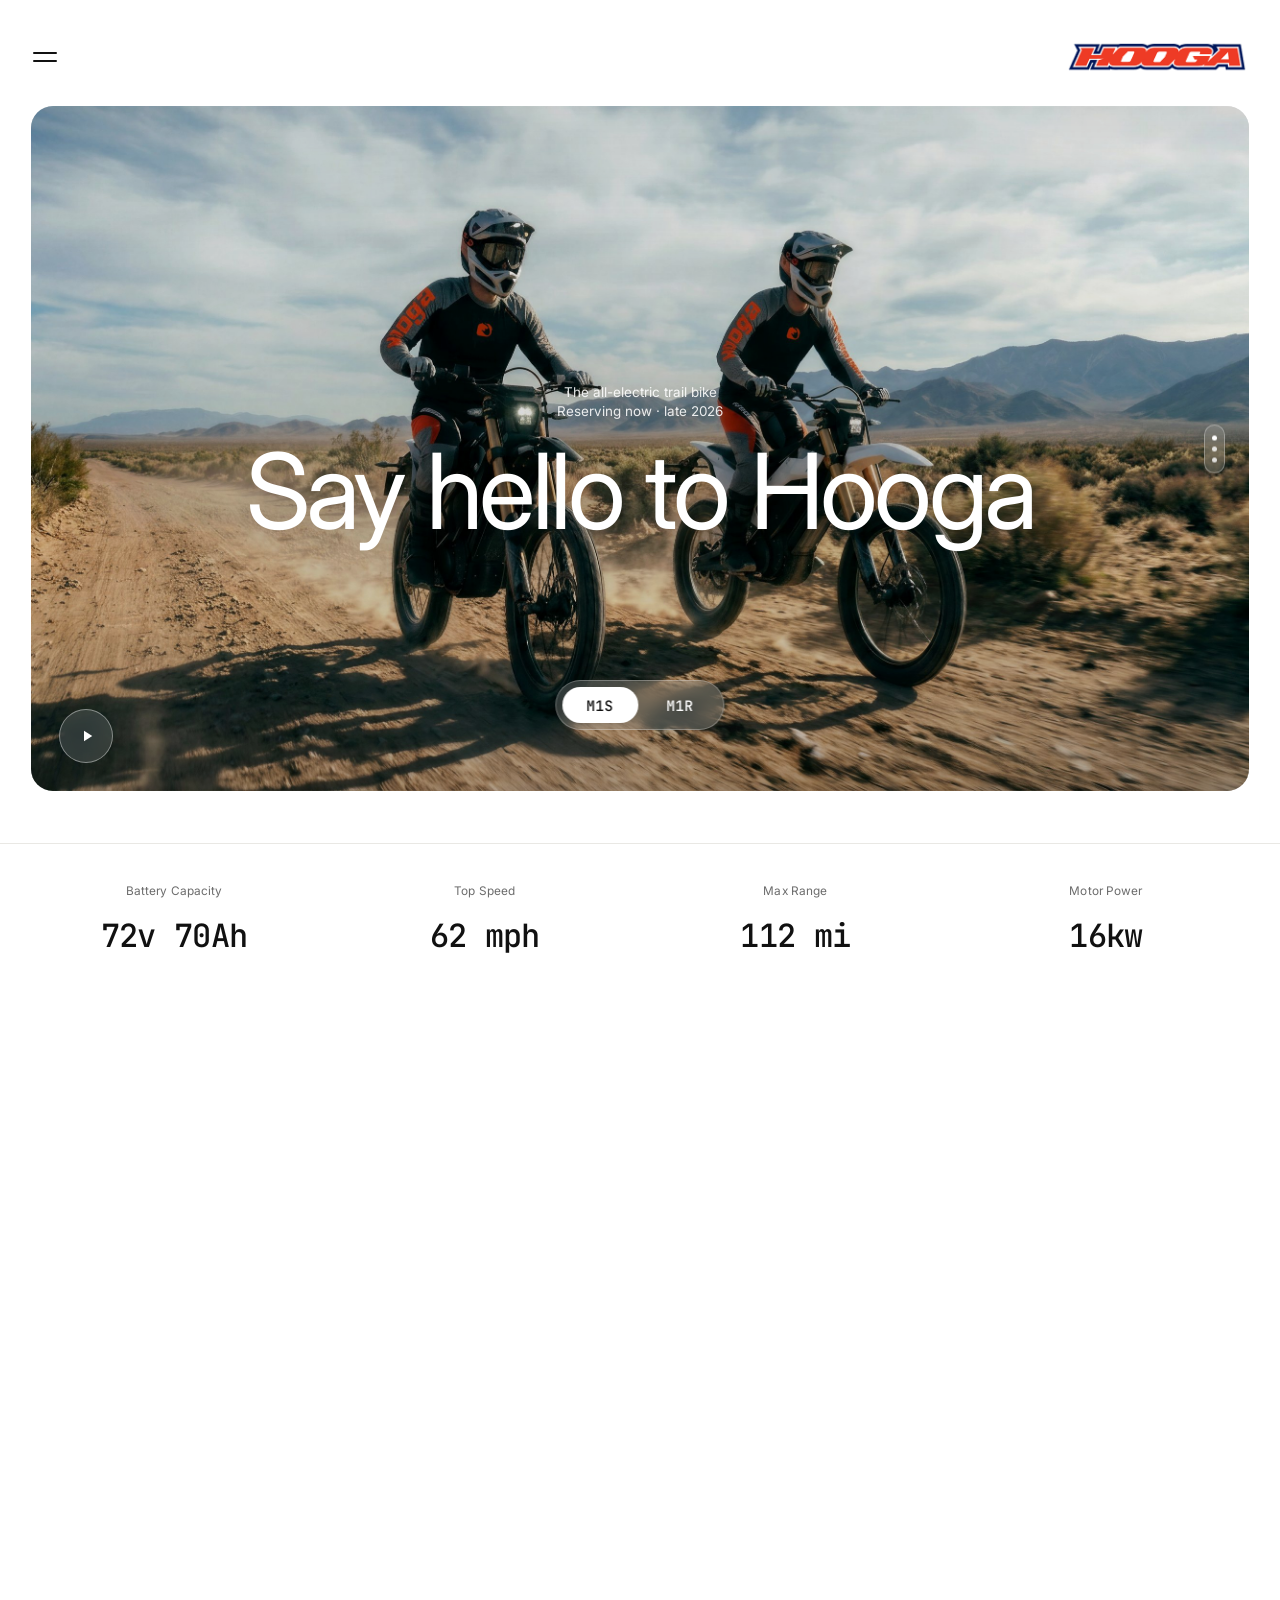
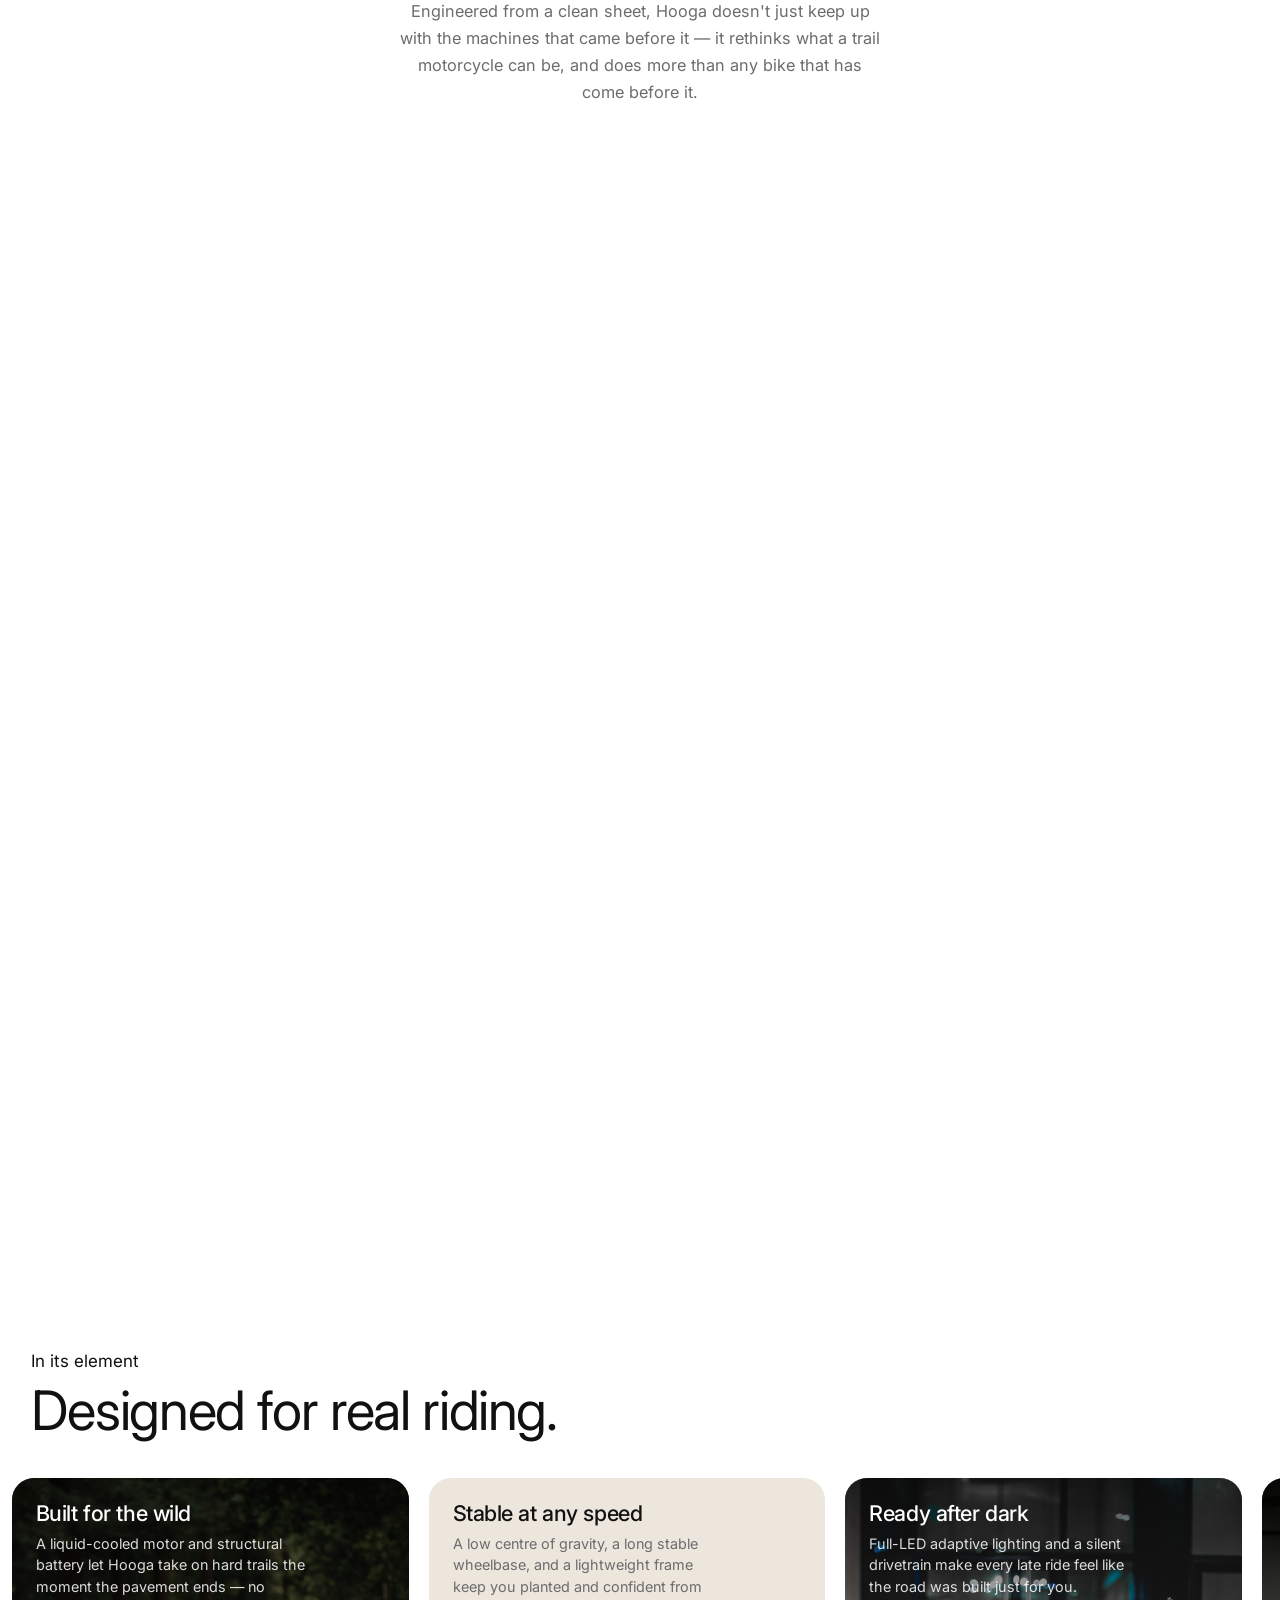
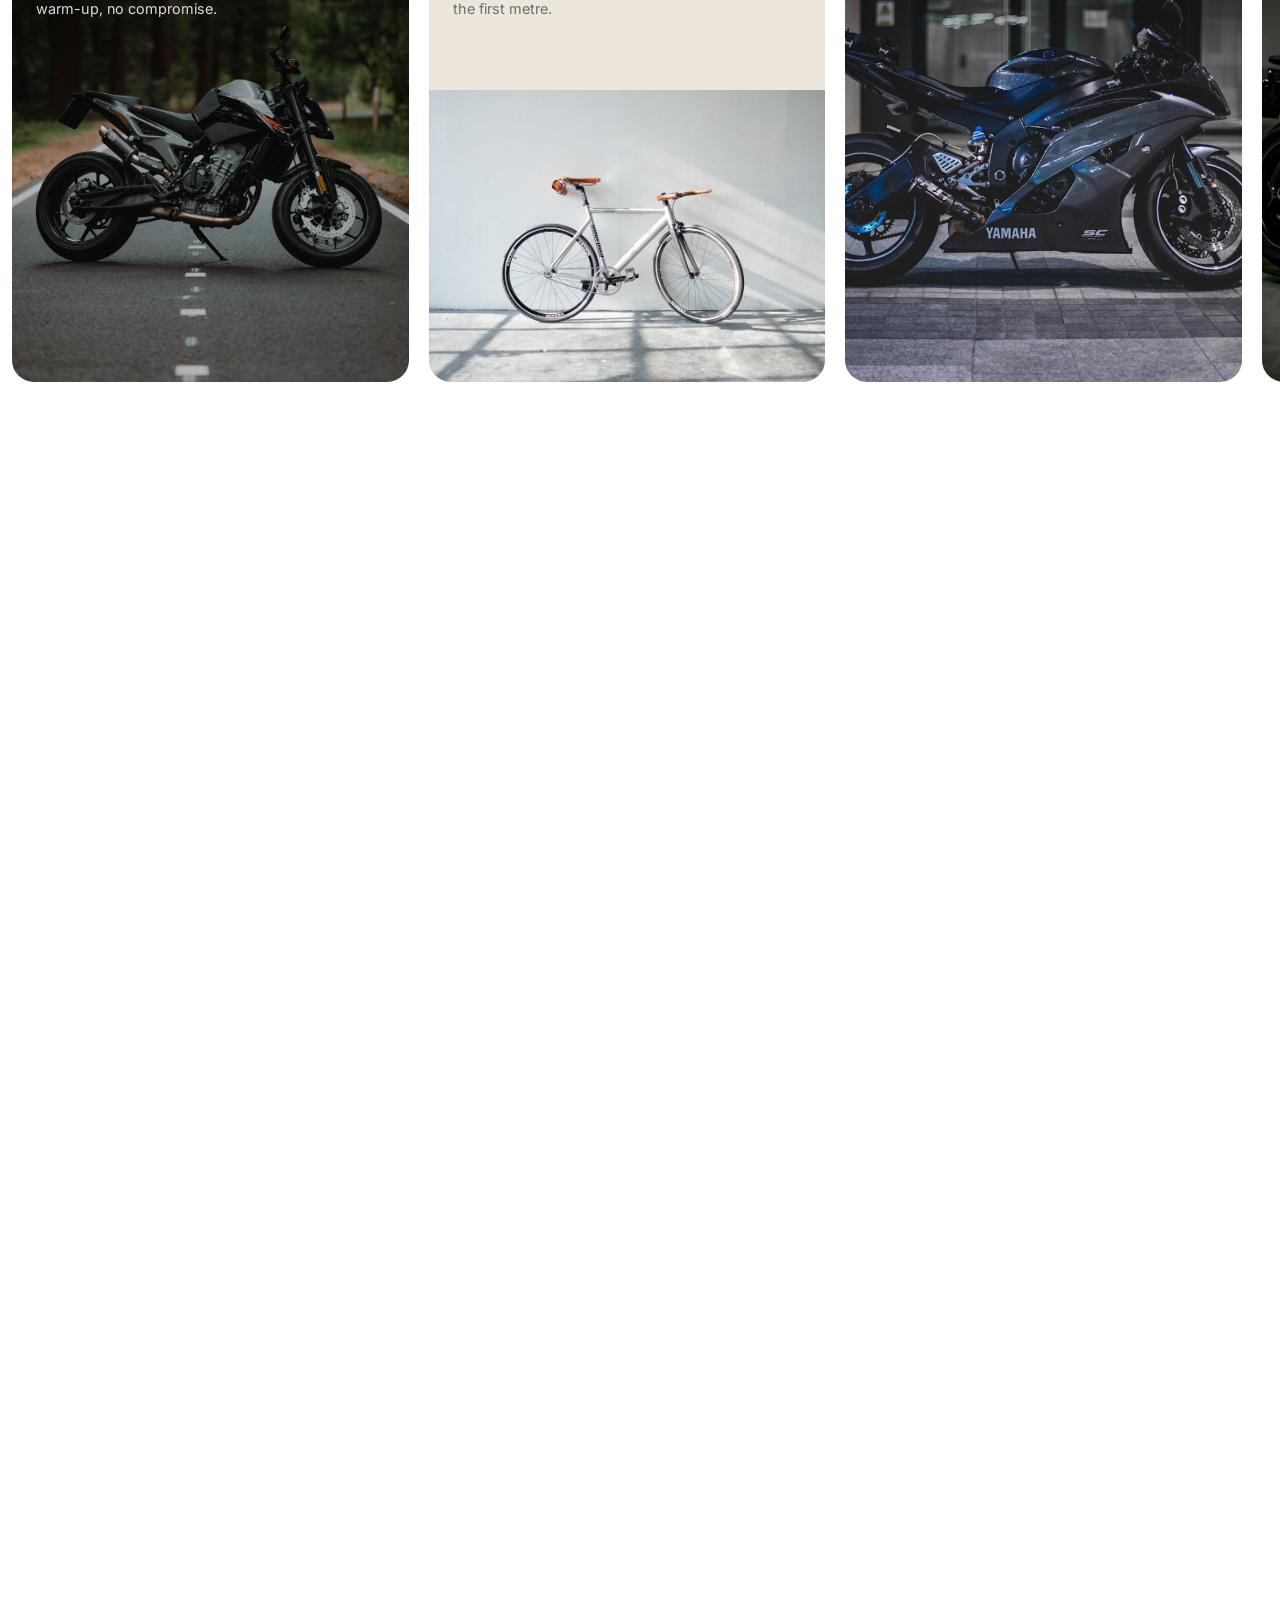
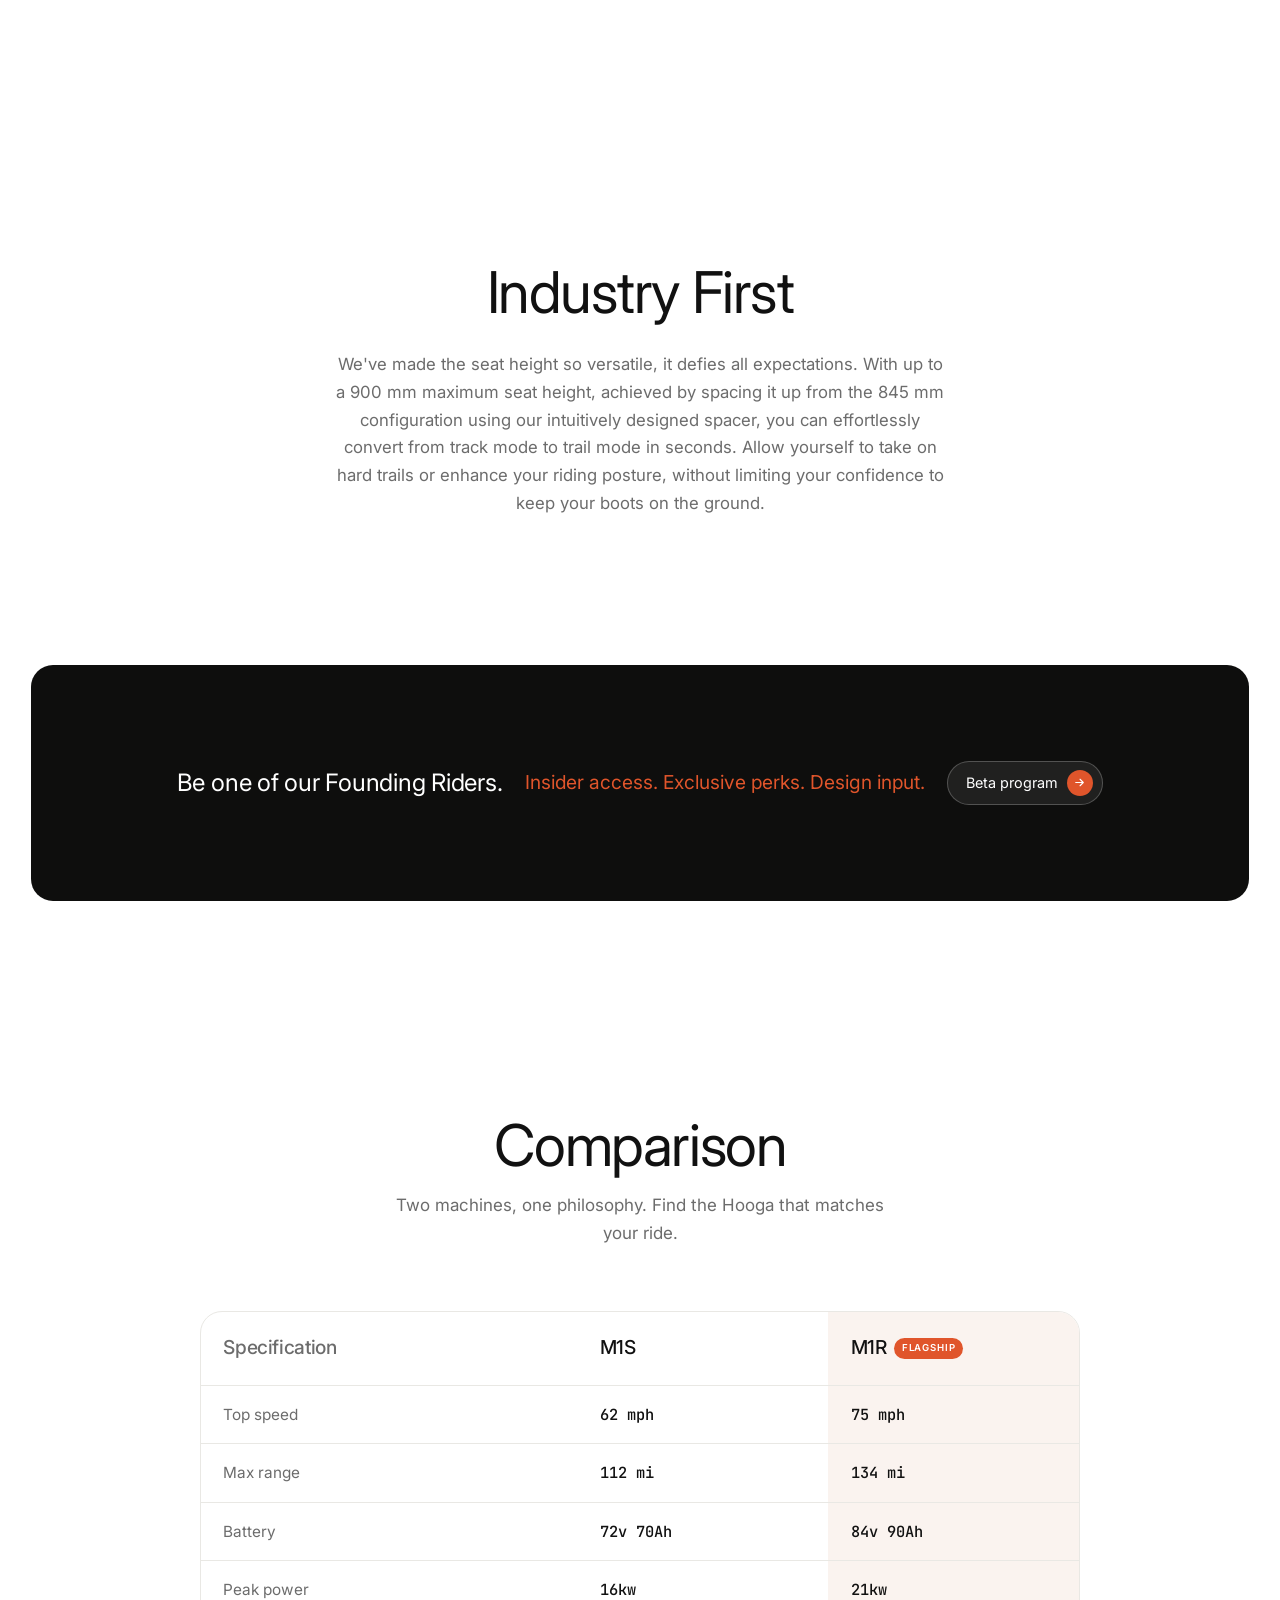
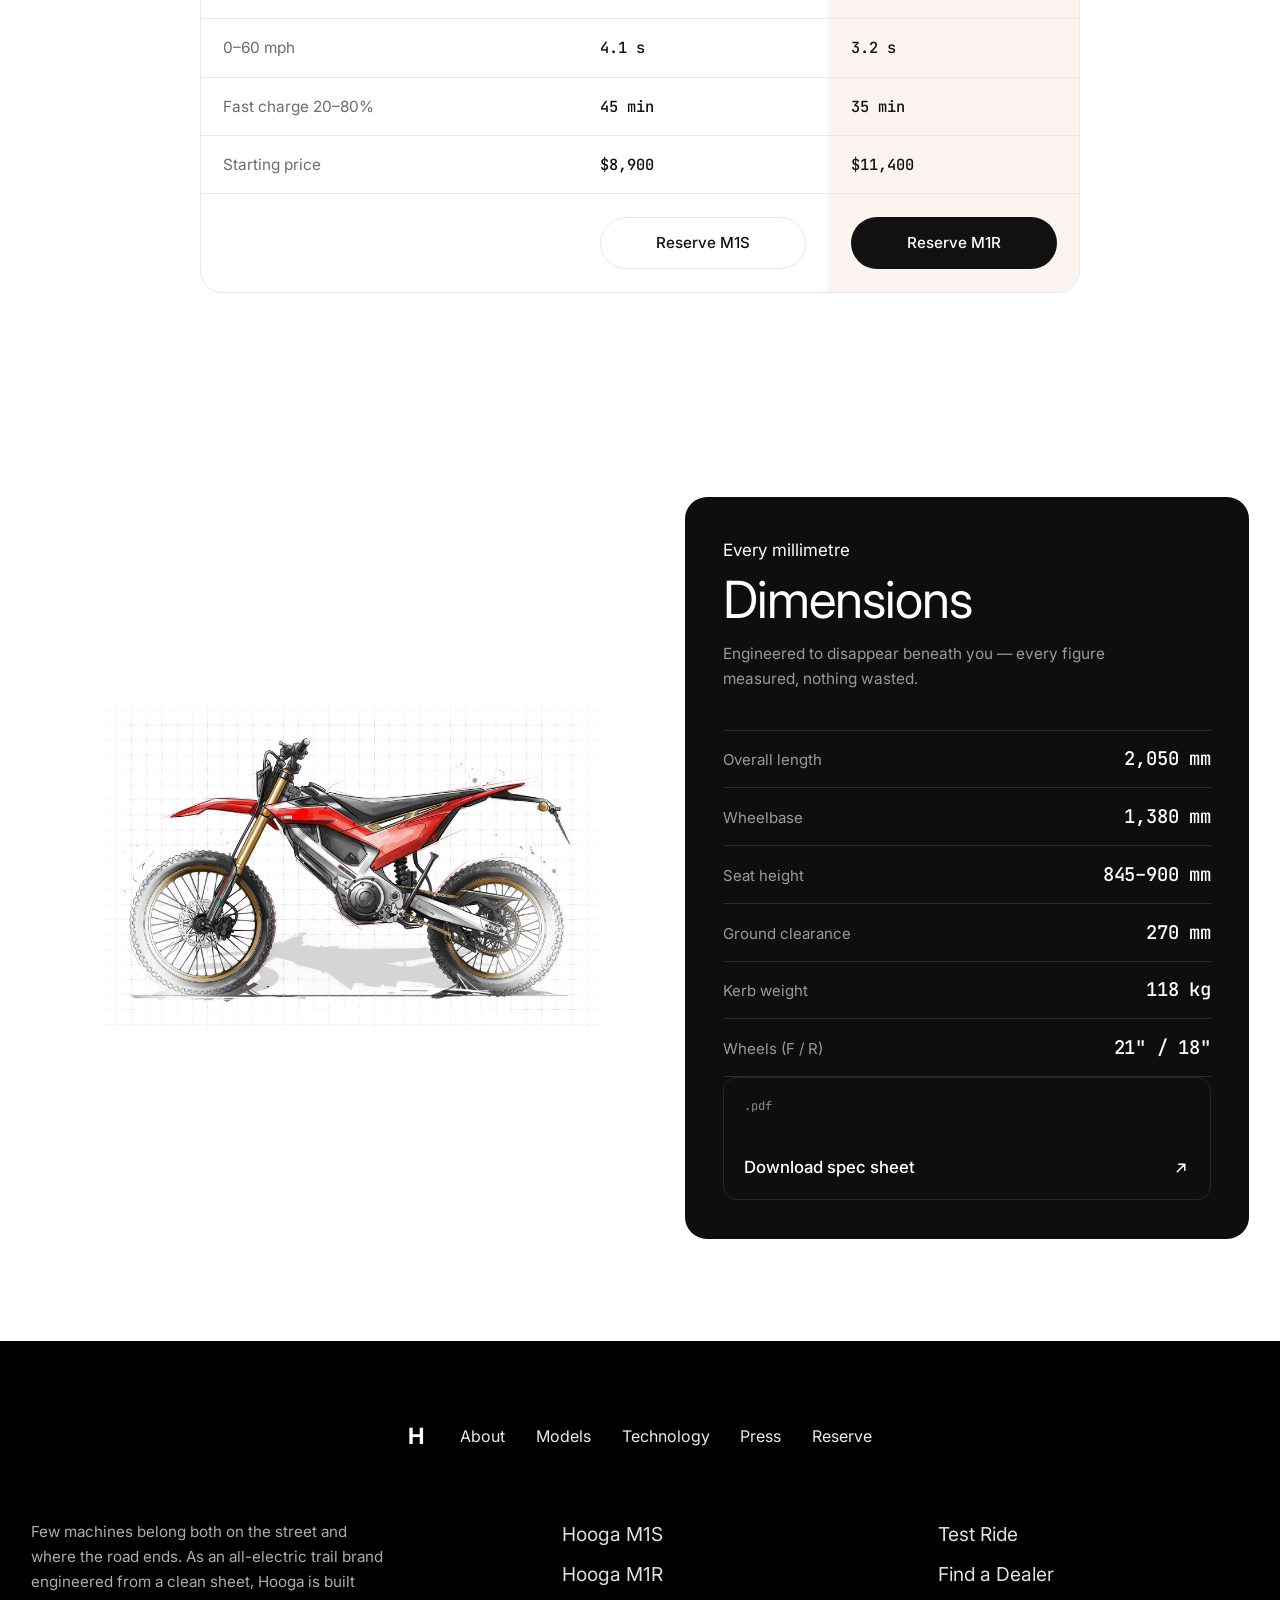
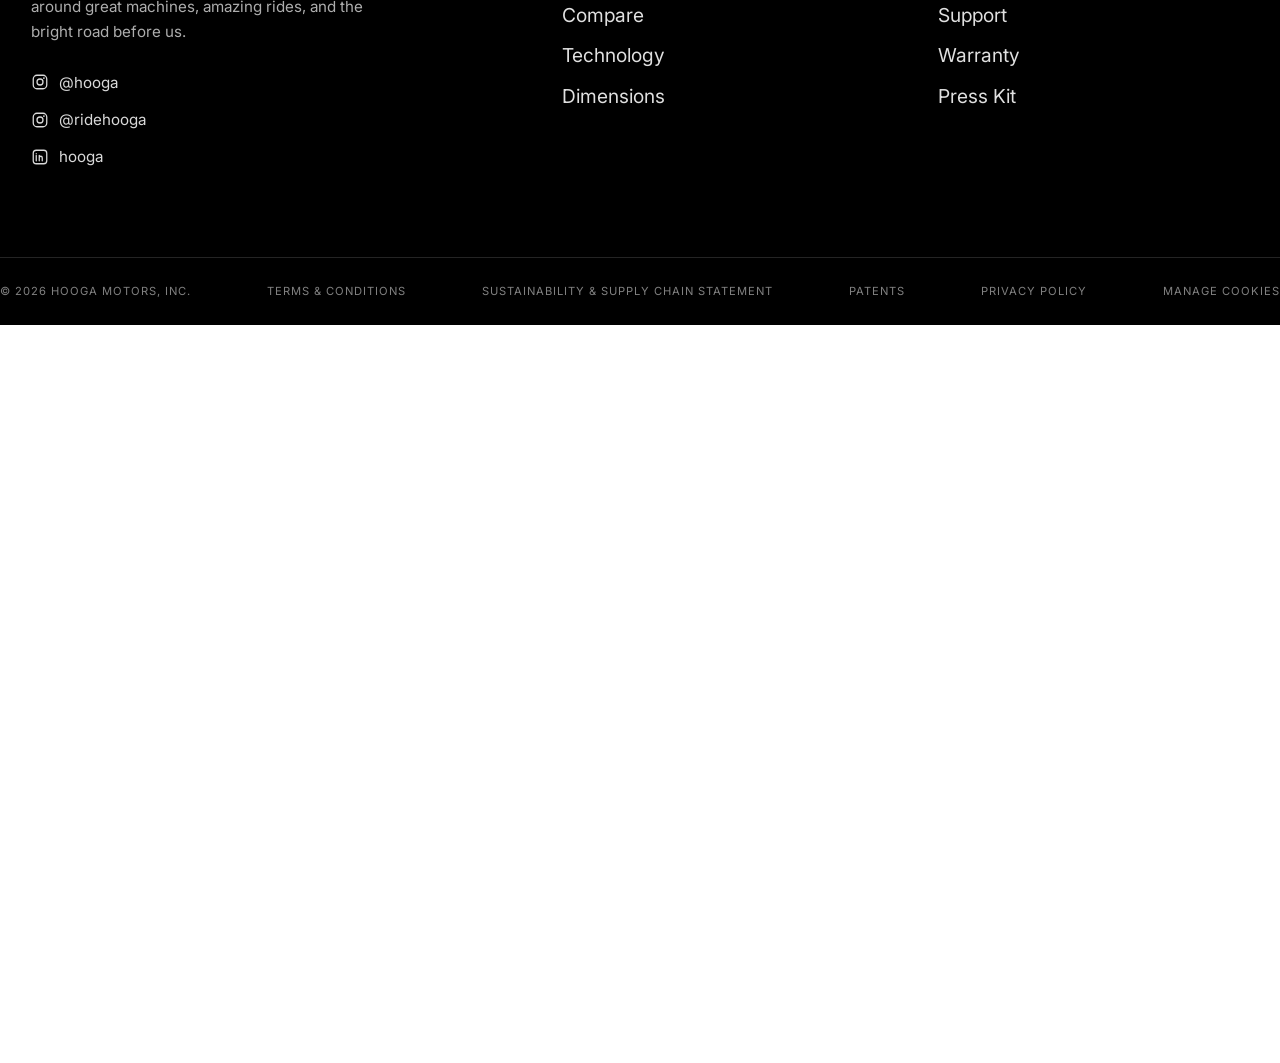
==== commit dc4cea23: "Add scroll interactions, redesigned menu & dimensions, swap imagery - Sunday-style dropdown menu pan" ====
--- a/index.html
+++ b/index.html
@@ -27,16 +27,41 @@
     </div>
   </header>
 
-  <!-- ===== Slide menu ===== -->
+  <!-- ===== Menu panel (sunday-style dropdown) ===== -->
   <div class="menu-backdrop" id="menuBackdrop"></div>
-  <nav class="slidemenu" id="slidemenu" aria-label="Main">
-    <a href="#models">Models</a>
-    <a href="#specs">Performance</a>
-    <a href="#gallery">Gallery</a>
-    <a href="#compare">Comparison</a>
-    <a href="#dimensions">Dimensions</a>
-    <a href="#compare" class="sm-cta">Reserve →</a>
-  </nav>
+  <div class="menu-panel" id="menuPanel" role="dialog" aria-modal="true" aria-label="Menu">
+    <div class="menu-top">
+      <span class="menu-mark" aria-hidden="true">H</span>
+      <img class="menu-word" src="assets/hooga-logo.png" alt="Hooga" />
+      <button class="menu-close" id="menuClose" aria-label="Close menu">
+        <svg viewBox="0 0 24 24" width="20" height="20"><path d="M6 6l12 12M18 6 6 18" stroke="currentColor" stroke-width="2" stroke-linecap="round"/></svg>
+      </button>
+    </div>
+
+    <div class="menu-body">
+      <nav class="menu-nav" aria-label="Main">
+        <a href="#models">Models</a>
+        <a href="#specs">Technology</a>
+        <a href="#gallery">Gallery</a>
+        <a href="#compare">Comparison</a>
+        <a href="#dimensions">Dimensions</a>
+      </nav>
+
+      <button class="menu-media" id="menuStory" type="button" aria-label="Watch our story">
+        <img src="assets/riders.jpg" alt="" />
+        <span class="menu-play">
+          <span class="menu-play-ic"><svg viewBox="0 0 24 24" width="12" height="12"><path d="M8 5v14l11-7z" fill="currentColor"/></svg></span>
+          Our story
+        </span>
+      </button>
+    </div>
+
+    <div class="menu-foot">
+      <span>Electric trail motorcycles</span>
+      <span>Launching 2026</span>
+      <a href="#compare" class="menu-foot-cta">Founding Riders <i>★</i></a>
+    </div>
+  </div>
 
   <main id="top">
     <!-- ===== Hero ===== -->
@@ -87,59 +112,91 @@
       </div>
     </section>
 
-    <!-- ===== Statement ===== -->
+    <!-- ===== Statement (scroll-linked word reveal) ===== -->
     <section class="statement" id="models">
-      <div class="container">
-        <h2 class="statement-title">
-          <span class="line line-1" data-reveal>Built Different.</span>
-          <span class="line line-2" data-reveal>Proven Everywhere.</span>
-        </h2>
-        <p class="statement-body" data-reveal>
-          Engineered from a clean sheet, Hooga doesn't just keep up with the machines that
-          came before it — it rethinks what a trail motorcycle can be, and does more than any
-          bike that has come before it.
-        </p>
-      </div>
-    </section>
-
-    <!-- ===== Gallery (content cards) ===== -->
+      <div class="statement-pin">
+        <div class="statement-sticky">
+          <div class="container statement-inner">
+            <h2 class="statement-title" id="statementTitle">
+              <span class="line line-1"><span class="word">Built</span> <span class="word">Different.</span></span>
+              <span class="line line-2"><span class="word">Proven</span> <span class="word">Everywhere.</span></span>
+            </h2>
+            <p class="statement-body">
+              Engineered from a clean sheet, Hooga doesn't just keep up with the machines that
+              came before it — it rethinks what a trail motorcycle can be, and does more than any
+              bike that has come before it.
+            </p>
+          </div>
+        </div>
+      </div>
+    </section>
+
+    <!-- ===== Gallery: scroll-driven horizontal cards (sunday-style) ===== -->
     <section class="gallery" id="gallery">
-      <div class="gallery-track" id="galleryTrack">
-        <article class="card card-dark">
-          <img src="assets/helmet.jpg" alt="Hooga on a forest trail" loading="lazy" />
-          <div class="card-text">
-            <h3>Built for the wild</h3>
-            <p>A liquid-cooled motor and structural battery let Hooga take on hard trails
-              the moment the pavement ends — no warm-up, no compromise.</p>
-          </div>
-        </article>
-
-        <article class="card card-cream">
-          <div class="card-text">
-            <h3>Stable at any speed</h3>
-            <p>A low centre of gravity, a long stable wheelbase, and a lightweight frame keep
-              you planted and confident from the first metre.</p>
-          </div>
-          <img src="assets/detail1.jpg" alt="Studio profile of the frame" loading="lazy" />
-        </article>
-
-        <article class="card card-dark">
-          <img src="assets/moto.jpg" alt="Hooga at night in the city" loading="lazy" />
-          <div class="card-text">
-            <h3>Ready after dark</h3>
-            <p>Full-LED adaptive lighting and a silent drivetrain make every late ride feel
-              like the road was built just for you.</p>
-          </div>
-        </article>
-
-        <article class="card card-dark">
-          <img src="assets/ride2.jpg" alt="Customisable Hooga" loading="lazy" />
-          <div class="card-text">
-            <h3>Tailored to you</h3>
-            <p>Choose from a curated selection of colourways and ride modes, then fine-tune
-              the throttle map to match exactly how you ride.</p>
-          </div>
-        </article>
+      <div class="gallery-pin" id="galleryPin">
+        <div class="gallery-sticky">
+          <div class="container gallery-head" data-reveal>
+            <p class="eyebrow">In its element</p>
+            <h2>Designed for real riding.</h2>
+          </div>
+          <div class="gallery-viewport" id="galleryViewport">
+            <div class="gallery-track" id="galleryTrack">
+              <article class="card card-dark">
+                <img src="assets/helmet.jpg" alt="Hooga on a forest trail" loading="lazy" />
+                <div class="card-text">
+                  <h3>Built for the wild</h3>
+                  <p>A liquid-cooled motor and structural battery let Hooga take on hard trails
+                    the moment the pavement ends — no warm-up, no compromise.</p>
+                </div>
+              </article>
+
+              <article class="card card-cream">
+                <div class="card-text">
+                  <h3>Stable at any speed</h3>
+                  <p>A low centre of gravity, a long stable wheelbase, and a lightweight frame keep
+                    you planted and confident from the first metre.</p>
+                </div>
+                <img src="assets/detail1.jpg" alt="Studio profile of the frame" loading="lazy" />
+              </article>
+
+              <article class="card card-dark">
+                <img src="assets/moto.jpg" alt="Hooga at night in the city" loading="lazy" />
+                <div class="card-text">
+                  <h3>Ready after dark</h3>
+                  <p>Full-LED adaptive lighting and a silent drivetrain make every late ride feel
+                    like the road was built just for you.</p>
+                </div>
+              </article>
+
+              <article class="card card-dark">
+                <img src="assets/ride2.jpg" alt="Customisable Hooga" loading="lazy" />
+                <div class="card-text">
+                  <h3>Tailored to you</h3>
+                  <p>Choose from a curated selection of colourways and ride modes, then fine-tune
+                    the throttle map to match exactly how you ride.</p>
+                </div>
+              </article>
+
+              <article class="card card-dark">
+                <img src="assets/riders.jpg" alt="Riders on the trail" loading="lazy" />
+                <div class="card-text">
+                  <h3>Track to trail</h3>
+                  <p>Swap ride modes and seat geometry in seconds — one machine that's just as
+                    at home on the track as it is deep in the dirt.</p>
+                </div>
+              </article>
+
+              <article class="card card-dark">
+                <img src="assets/hero.jpg" alt="Charging the Hooga" loading="lazy" />
+                <div class="card-text">
+                  <h3>Charge anywhere</h3>
+                  <p>A full charge overnight from any wall outlet, and a fast-charge to 80% at
+                    the stops that matter — range anxiety, retired.</p>
+                </div>
+              </article>
+            </div>
+          </div>
+        </div>
       </div>
     </section>
 
@@ -199,25 +256,38 @@
       </div>
     </section>
 
-    <!-- ===== Dimensions ===== -->
+    <!-- ===== Dimensions (split image + black panel) ===== -->
     <section class="dims" id="dimensions">
       <div class="container">
-        <h2 class="center-title" data-reveal>Dimensions</h2>
-        <p class="center-sub" data-reveal>Every millimetre considered — engineered to disappear beneath you.</p>
-
-        <div class="dim-stage" data-reveal>
-          <img src="assets/helmet.jpg" alt="Hooga side profile" />
-          <div class="dpin" style="top:16%; left:50%"><span></span><div class="dflag"><b>1,090 mm</b><i>Overall height</i></div></div>
-          <div class="dpin" style="top:60%; left:22%"><span></span><div class="dflag"><b>1,380 mm</b><i>Wheelbase</i></div></div>
-          <div class="dpin" style="top:44%; left:80%"><span></span><div class="dflag"><b>845–900 mm</b><i>Seat height</i></div></div>
-          <div class="dpin" style="top:82%; left:54%"><span></span><div class="dflag"><b>270 mm</b><i>Ground clearance</i></div></div>
-        </div>
-
-        <div class="dim-grid" data-reveal>
-          <div class="dstat"><b>2,050 mm</b><span>Length</span></div>
-          <div class="dstat"><b>820 mm</b><span>Width</span></div>
-          <div class="dstat"><b>118 kg</b><span>Kerb weight</span></div>
-          <div class="dstat"><b>21" / 18"</b><span>Wheel size</span></div>
+        <div class="dim-split">
+          <div class="dim-photo" data-reveal>
+            <img src="assets/dimensions.jpg" alt="Hooga electric trail bike — side-profile concept sketch" loading="lazy" />
+          </div>
+
+          <div class="dim-panel" data-reveal>
+            <div class="dim-panel-head">
+              <p class="eyebrow">Every millimetre</p>
+              <h2>Dimensions</h2>
+              <p class="dim-lead">Engineered to disappear beneath you — every figure measured, nothing wasted.</p>
+            </div>
+
+            <ul class="dim-list">
+              <li><span>Overall length</span><b>2,050 mm</b></li>
+              <li><span>Wheelbase</span><b>1,380 mm</b></li>
+              <li><span>Seat height</span><b>845–900 mm</b></li>
+              <li><span>Ground clearance</span><b>270 mm</b></li>
+              <li><span>Kerb weight</span><b>118 kg</b></li>
+              <li><span>Wheels (F / R)</span><b>21" / 18"</b></li>
+            </ul>
+
+            <a class="dim-cta" href="#" aria-label="Download the spec sheet, PDF">
+              <span class="dim-cta-tag">.pdf</span>
+              <span class="dim-cta-row">
+                <span>Download spec sheet</span>
+                <svg viewBox="0 0 24 24" width="18" height="18" aria-hidden="true"><path d="M7 17 17 7M9 7h8v8" stroke="currentColor" stroke-width="2" fill="none" stroke-linecap="round" stroke-linejoin="round"/></svg>
+              </span>
+            </a>
+          </div>
         </div>
       </div>
     </section>
@@ -292,7 +362,7 @@
   <!-- pinned image band — revealed as .page scrolls up over it -->
   <div class="footer-mark" id="footerMark">
     <div class="footer-bg" id="footerBg">
-      <img src="assets/footer.jpg" alt="Hooga riders crossing the desert" />
+      <img src="assets/footer.jpg?v=2" alt="Hooga riders crossing the desert at sunset" />
       <div class="footer-overlay"></div>
     </div>
     <div class="container">
--- a/css/styles.css
+++ b/css/styles.css
@@ -79,18 +79,46 @@
 .brand-logo img { height: 34px; width: auto; display: block; }
 
 /* ===== Slide menu ===== */
-.menu-backdrop { position: fixed; inset: 0; background: rgba(0,0,0,0.35); z-index: 90; opacity: 0; visibility: hidden; transition: opacity 0.3s; }
+/* ===== Menu panel (sunday-style dropdown) ===== */
+.menu-backdrop { position: fixed; inset: 0; background: rgba(18,16,14,0.5); backdrop-filter: blur(7px); -webkit-backdrop-filter: blur(7px); z-index: 90; opacity: 0; visibility: hidden; transition: opacity 0.35s var(--ease), visibility 0.35s; }
 .menu-backdrop.show { opacity: 1; visibility: visible; }
-.slidemenu {
-  position: fixed; top: 0; right: 0; bottom: 0; width: min(86vw, 360px); z-index: 95;
-  background: #fff; padding: 6rem 2.4rem 2.4rem; display: flex; flex-direction: column; gap: 0.4rem;
-  transform: translateX(100%); transition: transform 0.42s var(--ease);
-  box-shadow: -30px 0 60px -40px rgba(0,0,0,0.4);
-}
-.slidemenu.open { transform: translateX(0); }
-.slidemenu a { font-size: 1.7rem; font-weight: 400; letter-spacing: -0.02em; padding: 0.55rem 0; color: var(--ink); transition: color 0.2s; }
-.slidemenu a:hover { color: var(--accent); }
-.slidemenu .sm-cta { margin-top: 1rem; color: var(--accent); }
+
+.menu-panel {
+  position: fixed; z-index: 95; top: clamp(14px, 3.5vh, 40px); left: 50%;
+  width: min(94vw, 880px);
+  background: #fff; border-radius: 30px; padding: clamp(18px, 2.2vw, 26px);
+  box-shadow: 0 50px 110px -34px rgba(20,16,12,0.55);
+  transform: translateX(-50%) translateY(-22px) scale(0.985);
+  opacity: 0; visibility: hidden; pointer-events: none;
+  transition: opacity 0.4s var(--ease), transform 0.5s var(--ease), visibility 0.4s;
+}
+.menu-panel.open { opacity: 1; visibility: visible; pointer-events: auto; transform: translateX(-50%) translateY(0) scale(1); }
+
+.menu-top { display: grid; grid-template-columns: 1fr auto 1fr; align-items: center; padding: 0.3rem 0.4rem 1.1rem; }
+.menu-mark { width: 36px; height: 36px; border-radius: 10px; background: var(--ink); color: #fff; font-weight: 700; font-size: 1.05rem; display: grid; place-items: center; justify-self: start; }
+.menu-word { height: 20px; width: auto; justify-self: center; }
+.menu-close { justify-self: end; width: 38px; height: 38px; border-radius: 50%; border: none; background: var(--bg-2); color: var(--ink); display: grid; place-items: center; cursor: pointer; transition: background 0.2s, transform 0.3s var(--ease); }
+.menu-close:hover { background: var(--bg-3); transform: rotate(90deg); }
+
+.menu-body { display: grid; grid-template-columns: 0.85fr 1.15fr; gap: clamp(1rem, 2vw, 1.6rem); }
+.menu-nav { display: flex; flex-direction: column; justify-content: center; gap: 0.25rem; padding-left: 0.4rem; }
+.menu-nav a { position: relative; width: fit-content; font-size: clamp(1.25rem, 2vw, 1.65rem); font-weight: 500; letter-spacing: -0.02em; color: var(--ink); padding: 0.32rem 0; transition: color 0.2s, transform 0.25s var(--ease); }
+.menu-nav a::after { content: ""; position: absolute; left: 0; bottom: 0.18em; height: 1.5px; width: 100%; background: var(--accent); transform: scaleX(0); transform-origin: left; transition: transform 0.35s var(--ease); }
+.menu-nav a:hover { color: var(--accent); transform: translateX(5px); }
+.menu-nav a:hover::after { transform: scaleX(1); }
+
+.menu-media { position: relative; border: none; padding: 0; cursor: pointer; border-radius: 18px; overflow: hidden; aspect-ratio: 16 / 11; background: var(--bg-2); }
+.menu-media img { width: 100%; height: 100%; object-fit: cover; transition: transform 0.6s var(--ease); }
+.menu-media:hover img { transform: scale(1.05); }
+.menu-media::after { content: ""; position: absolute; inset: 0; background: linear-gradient(180deg, rgba(0,0,0,0.04), rgba(0,0,0,0.26)); }
+.menu-play { position: absolute; z-index: 2; left: 50%; top: 50%; transform: translate(-50%, -50%); display: inline-flex; align-items: center; gap: 0.5rem; padding: 0.45rem 1rem 0.45rem 0.45rem; border-radius: 999px; background: rgba(20,18,16,0.55); backdrop-filter: blur(6px); color: #fff; font-size: 0.9rem; font-weight: 500; transition: background 0.2s; }
+.menu-media:hover .menu-play { background: rgba(20,18,16,0.72); }
+.menu-play-ic { width: 24px; height: 24px; border-radius: 50%; background: #fff; color: var(--ink); display: grid; place-items: center; padding-left: 2px; }
+
+.menu-foot { display: flex; flex-wrap: wrap; align-items: center; justify-content: space-between; gap: 0.6rem 1rem; margin-top: clamp(1rem, 2vw, 1.5rem); padding: 1.1rem 0.4rem 0.3rem; border-top: 1px solid var(--line); font-size: 0.86rem; color: var(--ink-2); }
+.menu-foot-cta { display: inline-flex; align-items: center; gap: 0.35rem; color: var(--ink); font-weight: 500; }
+.menu-foot-cta i { color: #e8a33d; font-style: normal; }
+.menu-foot-cta:hover { color: var(--accent); }
 
 /* ===== Hero ===== */
 .hero { padding-top: 0; }
@@ -137,23 +165,30 @@
 .spec-value { font-family: var(--mono); font-size: clamp(1.4rem, 3vw, 2rem); font-weight: 500; letter-spacing: -0.02em; font-feature-settings: "tnum"; }
 
 /* ===== Statement ===== */
-.statement { padding: clamp(4.5rem, 11vw, 9rem) 0; text-align: center; }
-.statement-title { font-size: clamp(2.3rem, 8vw, 5.4rem); display: flex; flex-direction: column; }
+.statement { text-align: center; }
+.statement-pin { height: 200vh; }
+.statement-sticky { position: sticky; top: 0; height: 100vh; display: grid; place-items: center; }
+.statement-inner { position: relative; }
+.statement-title { font-size: clamp(2.4rem, 8vw, 6rem); line-height: 1.06; display: flex; flex-direction: column; }
 .statement-title .line-1 { align-self: flex-start; margin-left: clamp(0px, 14vw, 14rem); }
 .statement-title .line-2 { align-self: flex-end; margin-right: clamp(0px, 14vw, 14rem); }
-.statement-body { max-width: 48ch; margin: clamp(2.5rem, 6vw, 4.5rem) auto 0; color: var(--ink-2); font-size: 1.02rem; }
+/* JS drives opacity/transform; visible by default as a no-JS fallback */
+.statement-title .word { display: inline-block; will-change: opacity, transform; }
+/* description floats 32px below the title without pushing it off-centre */
+.statement-body { position: absolute; top: calc(100% + 32px); left: 0; right: 0; margin: 0 auto; max-width: 48ch; color: var(--ink-2); font-size: 1.02rem; }
+.statement-body .rw { display: inline-block; opacity: 0; transform: translateY(0.55em); transition: opacity 0.6s var(--ease), transform 0.6s var(--ease); }
+.statement-body.in .rw { opacity: 1; transform: none; }
 
 /* ===== Gallery ===== */
-.gallery { padding-bottom: clamp(3rem, 7vw, 6rem); }
-.gallery-track {
-  display: flex; gap: 1rem; overflow-x: auto; scroll-snap-type: x mandatory;
-  padding: 0 var(--pad) 1rem; scrollbar-width: none; cursor: grab;
-}
-.gallery-track::-webkit-scrollbar { display: none; }
-.gallery-track.dragging { cursor: grabbing; scroll-snap-type: none; }
+.gallery { background: var(--bg-2); }
+.gallery-pin { position: relative; } /* height set by JS on desktop = viewport + horizontal distance */
+.gallery-sticky { position: sticky; top: 0; height: 100vh; display: flex; flex-direction: column; justify-content: center; gap: clamp(1.4rem, 3vw, 2.6rem); overflow: hidden; }
+.gallery-head h2 { font-size: clamp(2rem, 4.5vw, 3.4rem); margin-top: 0.4rem; text-align: left; }
+.gallery-viewport { overflow: hidden; width: 100%; }
+.gallery-track { display: flex; gap: 1.25rem; padding-inline: var(--pad); width: max-content; will-change: transform; }
 .card {
-  position: relative; flex: 0 0 clamp(280px, 40vw, 460px); aspect-ratio: 4 / 3.4;
-  border-radius: var(--radius); overflow: hidden; scroll-snap-align: center; background: var(--cream);
+  position: relative; flex: 0 0 clamp(290px, 31vw, 420px); height: clamp(360px, 56vh, 560px);
+  border-radius: var(--radius); overflow: hidden; background: var(--cream);
 }
 .card > img { position: absolute; inset: 0; width: 100%; height: 100%; object-fit: cover; transition: transform 0.7s var(--ease); }
 .card:hover > img { transform: scale(1.05); }
@@ -208,20 +243,25 @@
 
 /* ===== Dimensions ===== */
 .dims { padding: clamp(3.5rem, 8vw, 7rem) 0; }
-.dim-stage { position: relative; max-width: 900px; margin: clamp(2.5rem, 5vw, 4rem) auto 0; border-radius: var(--radius); overflow: hidden; aspect-ratio: 16/10; background: #f3f2ef; }
-.dim-stage > img { width: 100%; height: 100%; object-fit: cover; }
-.dpin { position: absolute; transform: translate(-50%, -50%); }
-.dpin > span { display: block; width: 13px; height: 13px; border-radius: 50%; background: #fff; box-shadow: 0 0 0 4px rgba(255,255,255,0.3), 0 2px 8px rgba(0,0,0,0.3); position: relative; }
-.dpin > span::after { content: ""; position: absolute; inset: 0; margin: auto; width: 5px; height: 5px; border-radius: 50%; background: var(--accent); }
-.dflag { position: absolute; left: 50%; bottom: calc(100% + 9px); transform: translateX(-50%); background: rgba(14,14,13,0.94); color: #fff; padding: 0.5rem 0.8rem; border-radius: 10px; white-space: nowrap; text-align: center; opacity: 0; transition: opacity 0.3s, transform 0.3s var(--ease); }
-.dflag b { font-family: var(--mono); font-weight: 500; font-size: 0.92rem; display: block; }
-.dflag i { font-style: normal; font-size: 0.7rem; color: rgba(255,255,255,0.6); }
-.dpin:hover .dflag, .dpin:focus-within .dflag { opacity: 1; transform: translateX(-50%) translateY(-4px); }
-.dim-stage.show-flags .dflag { opacity: 1; }
-.dim-grid { display: grid; grid-template-columns: repeat(4, 1fr); gap: 1rem; max-width: 900px; margin: 1.5rem auto 0; }
-.dstat { text-align: center; padding: 1.4rem 1rem; border: 1px solid var(--line); border-radius: var(--radius-sm); }
-.dstat b { font-family: var(--mono); font-weight: 500; font-size: clamp(1.1rem, 2.4vw, 1.6rem); display: block; }
-.dstat span { font-size: 0.82rem; color: var(--ink-2); }
+.dim-split { display: grid; grid-template-columns: 1.06fr 0.94fr; gap: clamp(0.7rem, 1.4vw, 1.1rem); align-items: stretch; min-height: clamp(440px, 74vh, 720px); }
+.dim-photo { position: relative; border-radius: var(--radius); overflow: hidden; background: #fff; }
+.dim-photo img { width: 100%; height: 100%; object-fit: contain; padding: clamp(1rem, 2.5vw, 2.2rem); transition: transform 0.8s var(--ease); }
+.dim-photo:hover img { transform: scale(1.03); }
+
+.dim-panel { background: var(--dark); color: #fff; border-radius: var(--radius); padding: clamp(1.75rem, 3vw, 3rem); display: flex; flex-direction: column; }
+.dim-panel-head h2 { font-size: clamp(2rem, 4vw, 3.4rem); font-weight: 400; letter-spacing: -0.02em; margin: 0.5rem 0 0.9rem; }
+.dim-lead { color: rgba(255,255,255,0.58); font-size: 0.96rem; max-width: 40ch; }
+
+.dim-list { list-style: none; margin: clamp(1.6rem, 3vw, 2.4rem) 0 0; }
+.dim-list li { display: flex; align-items: baseline; justify-content: space-between; gap: 1rem; padding: 0.8rem 0; border-top: 1px solid rgba(255,255,255,0.12); }
+.dim-list li:last-child { border-bottom: 1px solid rgba(255,255,255,0.12); }
+.dim-list span { color: rgba(255,255,255,0.58); font-size: 0.94rem; }
+.dim-list b { font-family: var(--mono); font-weight: 500; font-size: clamp(1rem, 1.5vw, 1.18rem); letter-spacing: -0.01em; }
+
+.dim-cta { margin-top: auto; display: flex; flex-direction: column; gap: clamp(1.5rem, 3vw, 2.4rem); background: var(--dark-2); border: 1px solid rgba(255,255,255,0.1); border-radius: var(--radius-sm); padding: 1.1rem 1.25rem; transition: background 0.25s, border-color 0.25s; }
+.dim-cta:hover { background: #232220; border-color: rgba(255,255,255,0.22); }
+.dim-cta-tag { font-family: var(--mono); font-size: 0.76rem; color: rgba(255,255,255,0.5); }
+.dim-cta-row { display: flex; align-items: center; justify-content: space-between; font-size: 1.05rem; font-weight: 500; }
 
 /* ===== Reserve ===== */
 .reserve { padding: clamp(4rem, 9vw, 7rem) 0; }
@@ -315,18 +355,32 @@
   .hero-frame { aspect-ratio: 3 / 4; min-height: 520px; }
   .specs-grid { grid-template-columns: 1fr 1fr; gap: 1.5rem 1rem; }
   .statement-title .line-1, .statement-title .line-2 { align-self: center; margin: 0; }
-  .card { flex-basis: 80vw; aspect-ratio: 4/4.2; }
   .ctable { font-size: 0.85rem; }
   .ct-c { padding: 0.8rem 0.7rem; }
   .ct-head .ct-c { font-size: 1rem; }
   .ct-act .ct-c { flex-direction: column; }
   .flag { display: none; }
-  .dim-grid { grid-template-columns: 1fr 1fr; }
+  .dim-split { grid-template-columns: 1fr; min-height: 0; gap: 0.8rem; }
+  .dim-photo { aspect-ratio: 4 / 3; }
   .founding-band { flex-direction: column; }
+  .menu-body { grid-template-columns: 1fr; }
+  .menu-nav { padding-left: 0; gap: 0.1rem; }
+  .menu-media { aspect-ratio: 16 / 10; }
+  .menu-foot { justify-content: flex-start; gap: 0.4rem 1.2rem; }
   .foot-grid { grid-template-columns: 1fr; }
   .foot-nav { gap: 0.8rem 1.4rem; }
   .foot-legal { flex-direction: column; align-items: flex-start; gap: 0.6rem; }
   :root { --band-h: clamp(340px, 70vh, 560px); }
+}
+
+/* Gallery: native horizontal swipe on touch / small screens (no scroll-pin) */
+@media (max-width: 767px) {
+  .gallery-pin { height: auto !important; }
+  .gallery-sticky { position: static; height: auto; padding: clamp(3rem, 8vw, 5rem) 0; }
+  .gallery-viewport { overflow-x: auto; -webkit-overflow-scrolling: touch; scrollbar-width: none; scroll-snap-type: x mandatory; }
+  .gallery-viewport::-webkit-scrollbar { display: none; }
+  .gallery-track { transform: none !important; }
+  .card { flex-basis: 78vw; height: auto; aspect-ratio: 4 / 4.6; scroll-snap-align: center; }
 }
 
 /* ===== Reduced motion ===== */
@@ -334,4 +388,14 @@
   *, *::before, *::after { animation-duration: 0.001ms !important; animation-iteration-count: 1 !important; transition-duration: 0.001ms !important; scroll-behavior: auto !important; }
   [data-reveal] { opacity: 1; transform: none; }
   .hero-frame > img { animation: none; transform: none; }
-}
+  /* statement: drop the pin, just show the text */
+  .statement-pin { height: auto; }
+  .statement-sticky { position: static; height: auto; padding: clamp(4rem, 10vw, 8rem) 0; }
+  .statement-title .word { opacity: 1; transform: none; }
+  .statement-body { position: static; margin: 32px auto 0; }
+  /* gallery: native horizontal scroll instead of the pin */
+  .gallery-pin { height: auto !important; }
+  .gallery-sticky { position: static; height: auto; padding: clamp(3rem, 8vw, 5rem) 0; }
+  .gallery-viewport { overflow-x: auto; }
+  .gallery-track { transform: none !important; }
+}
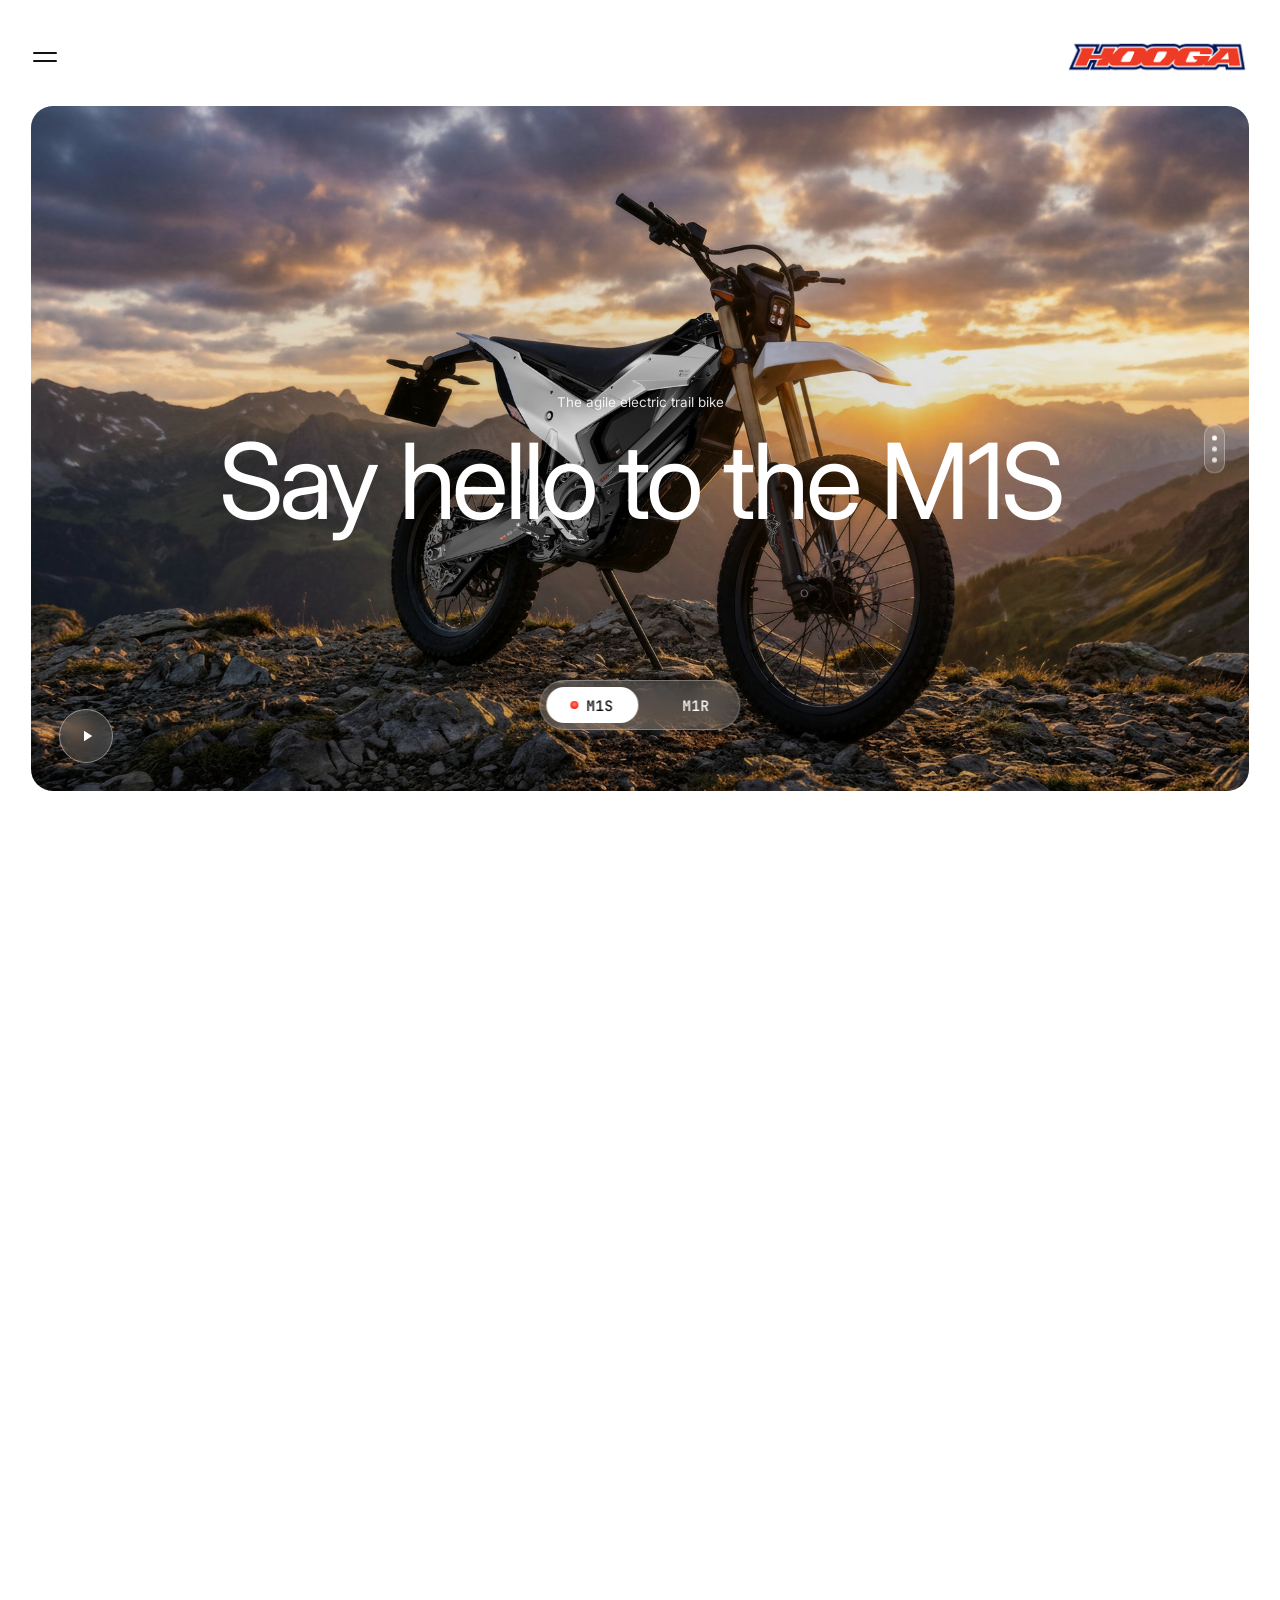
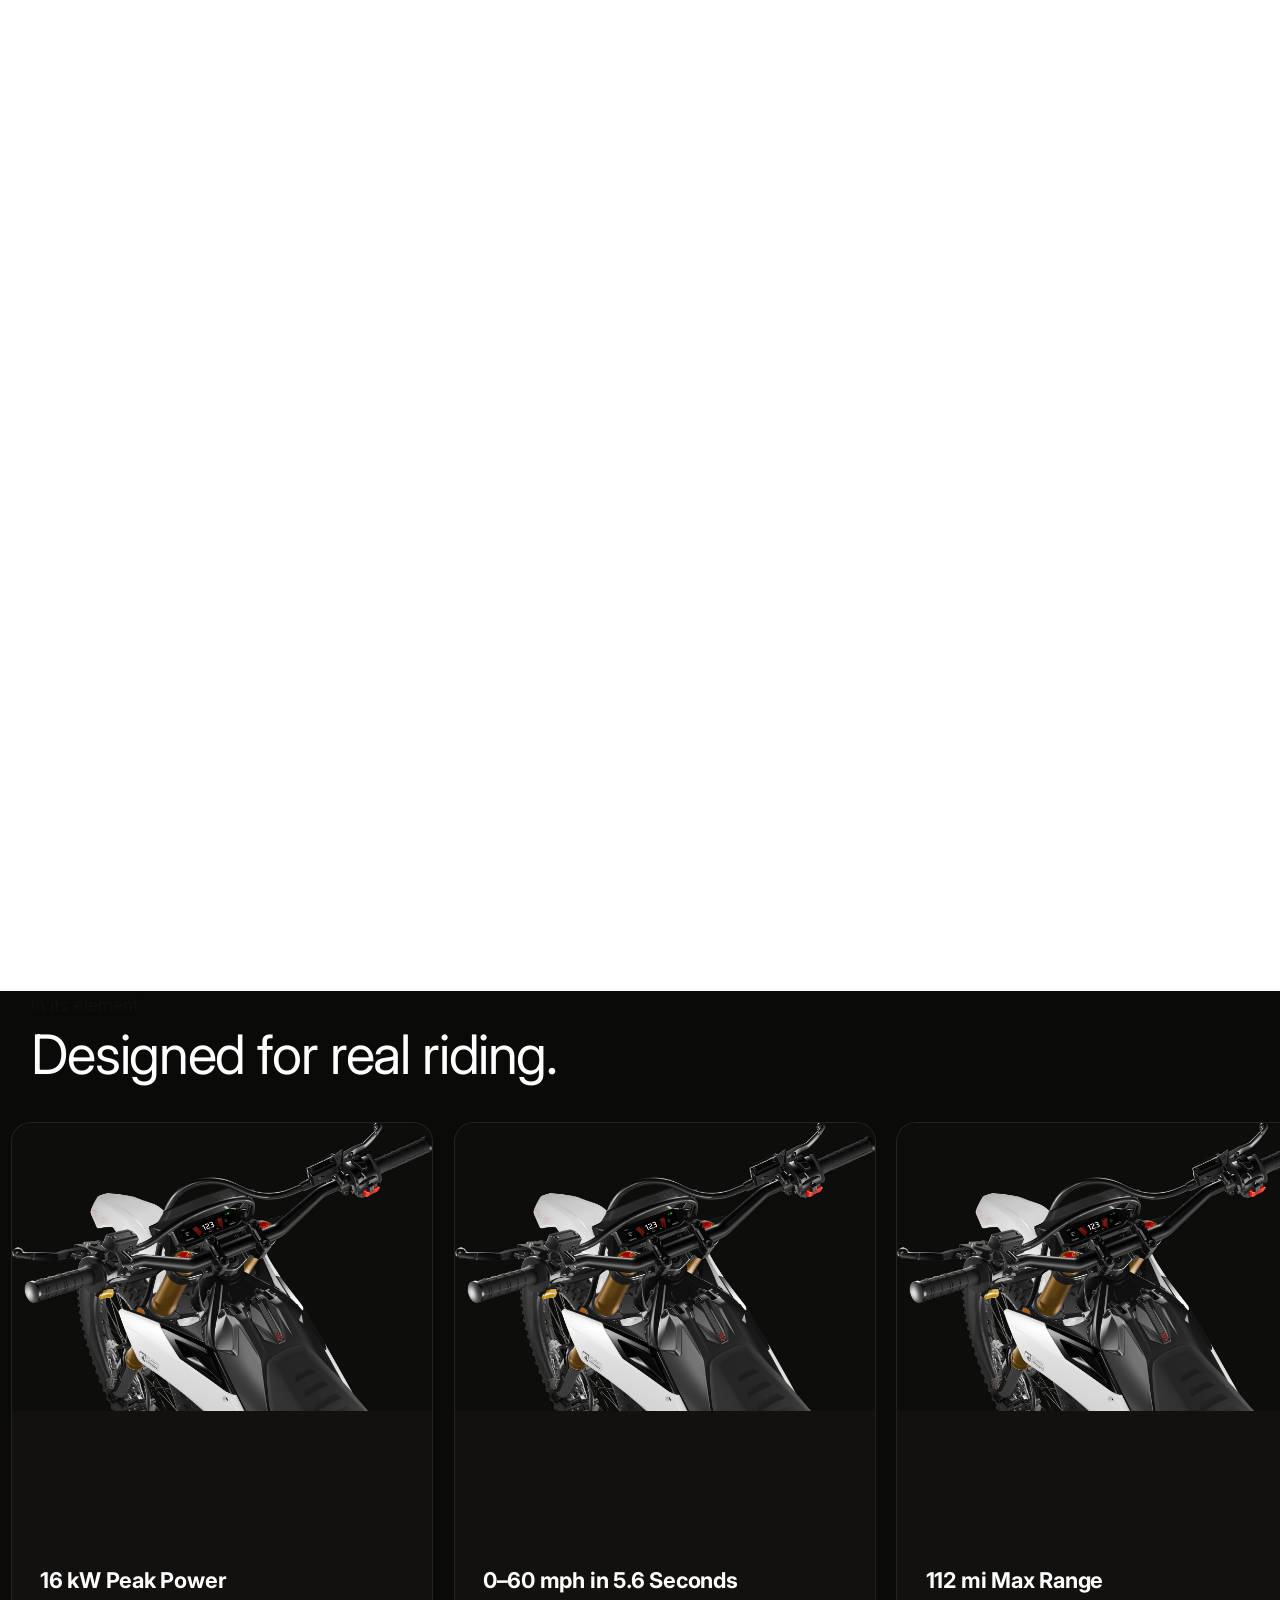
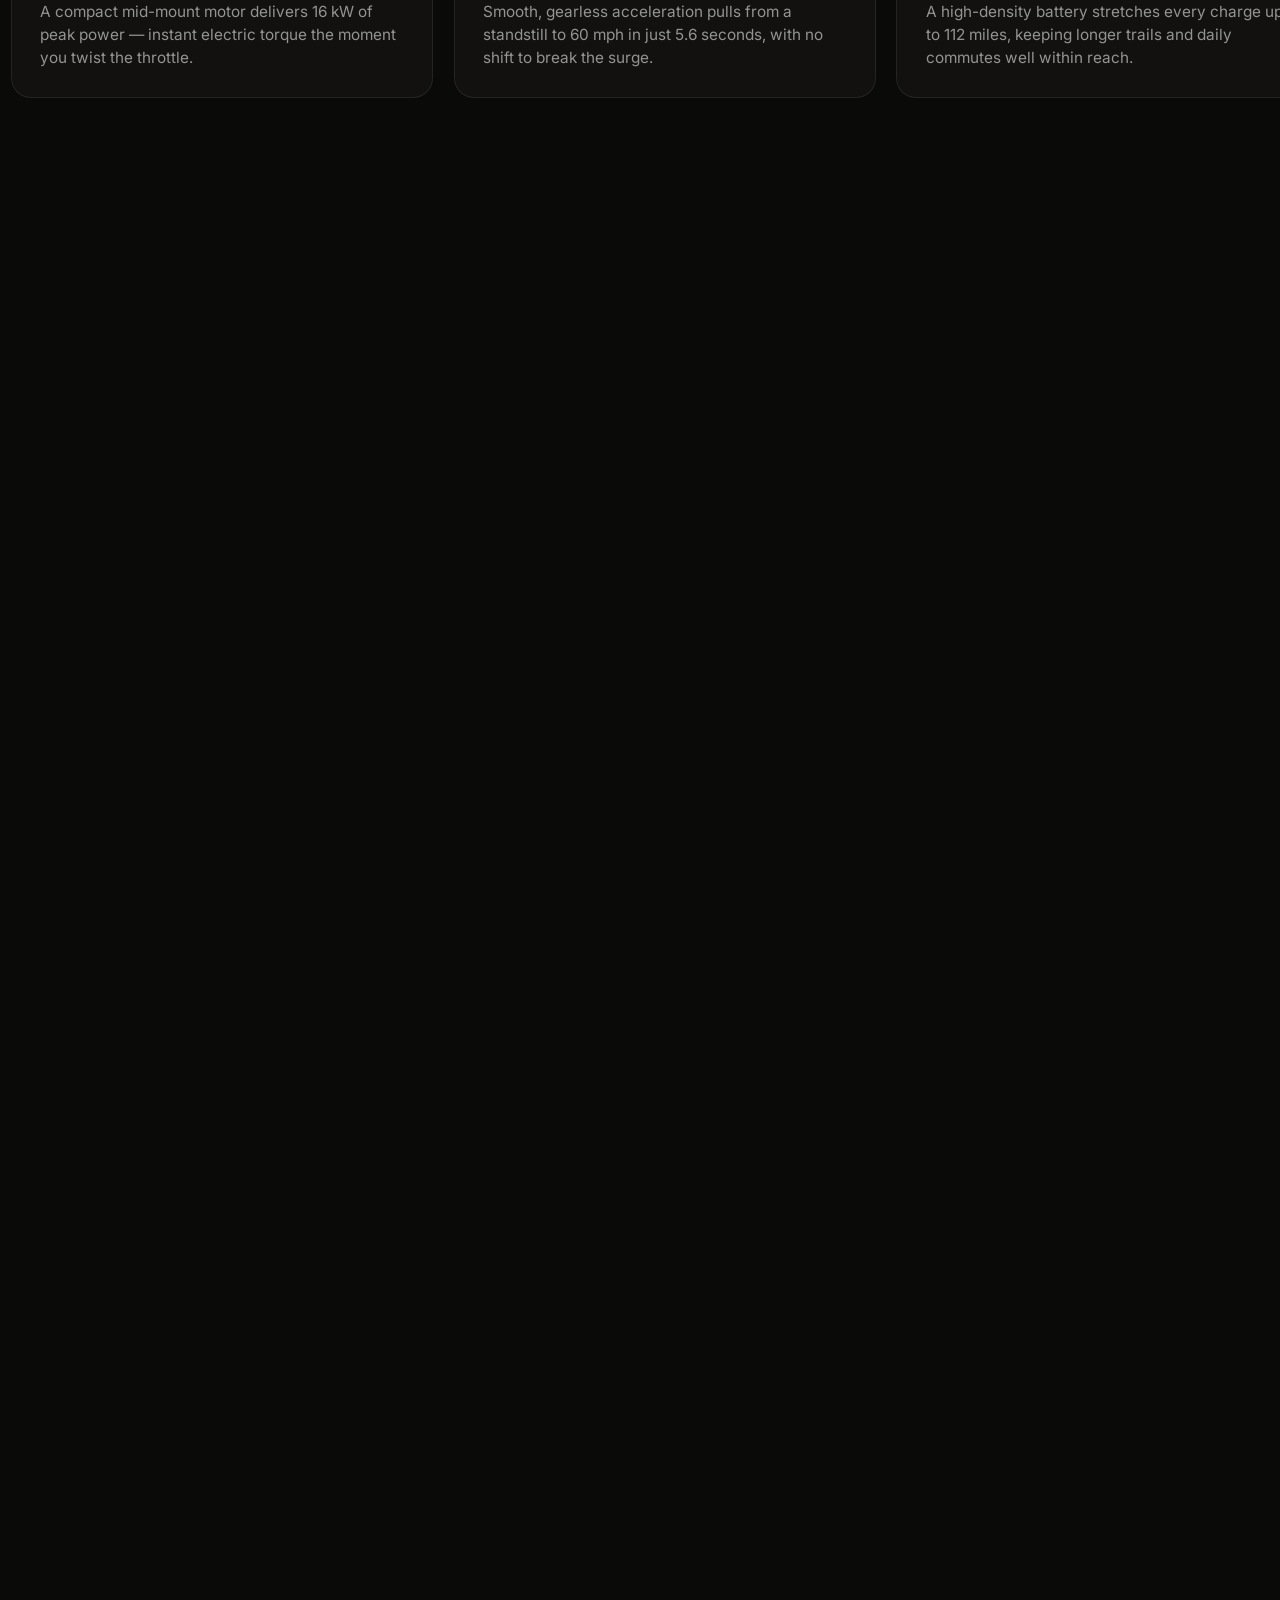
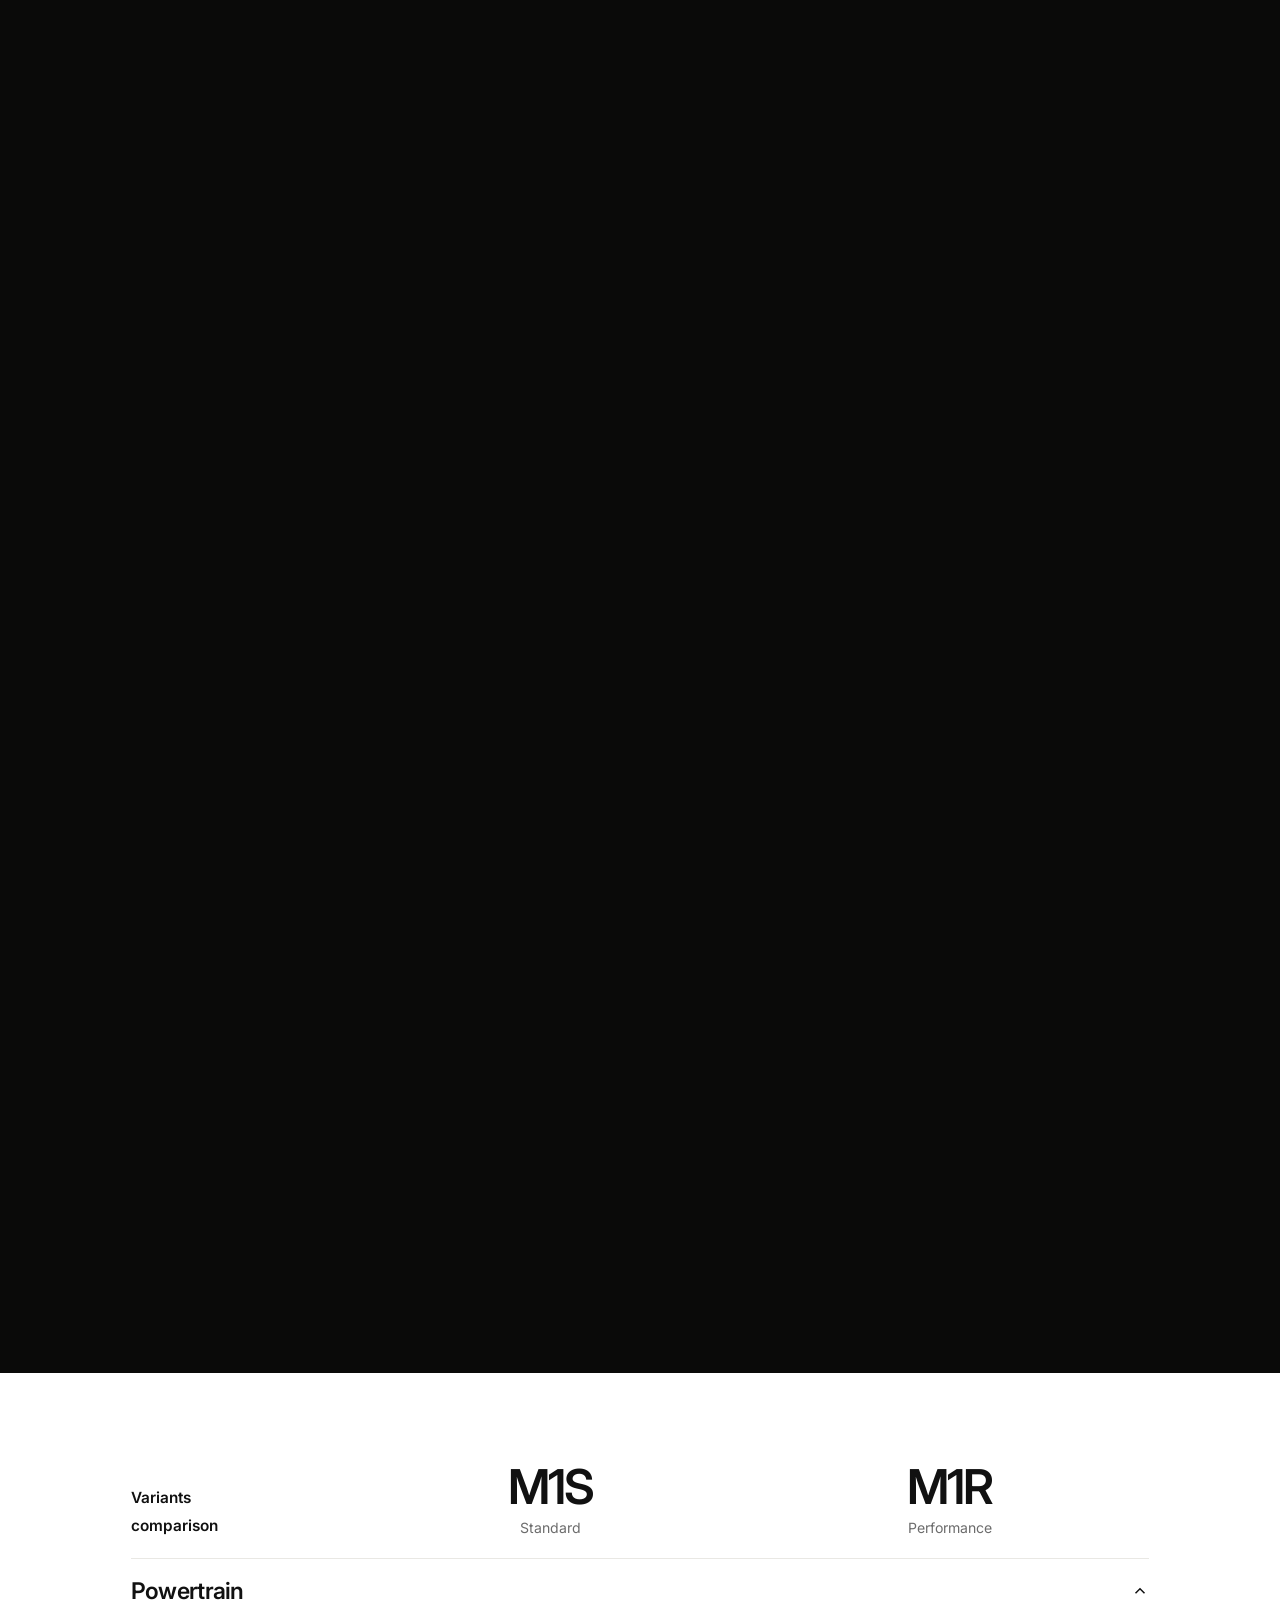
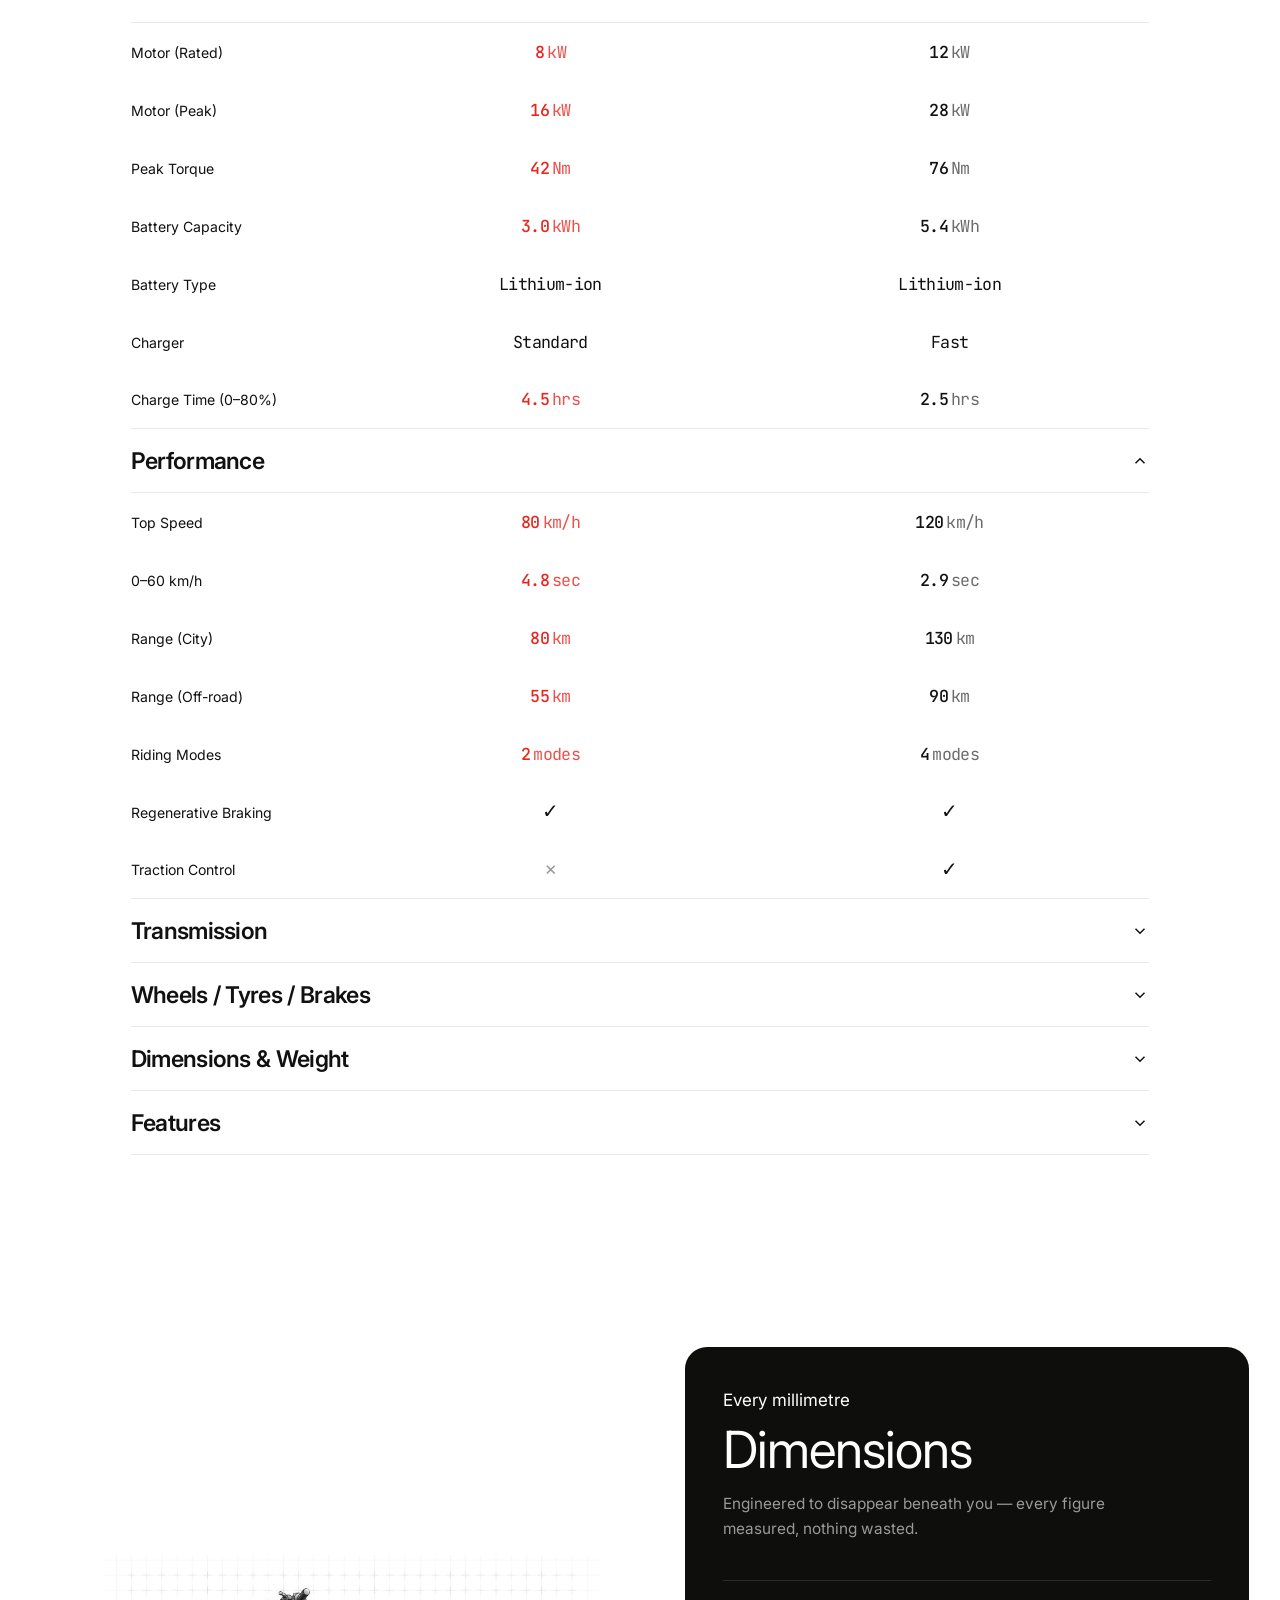
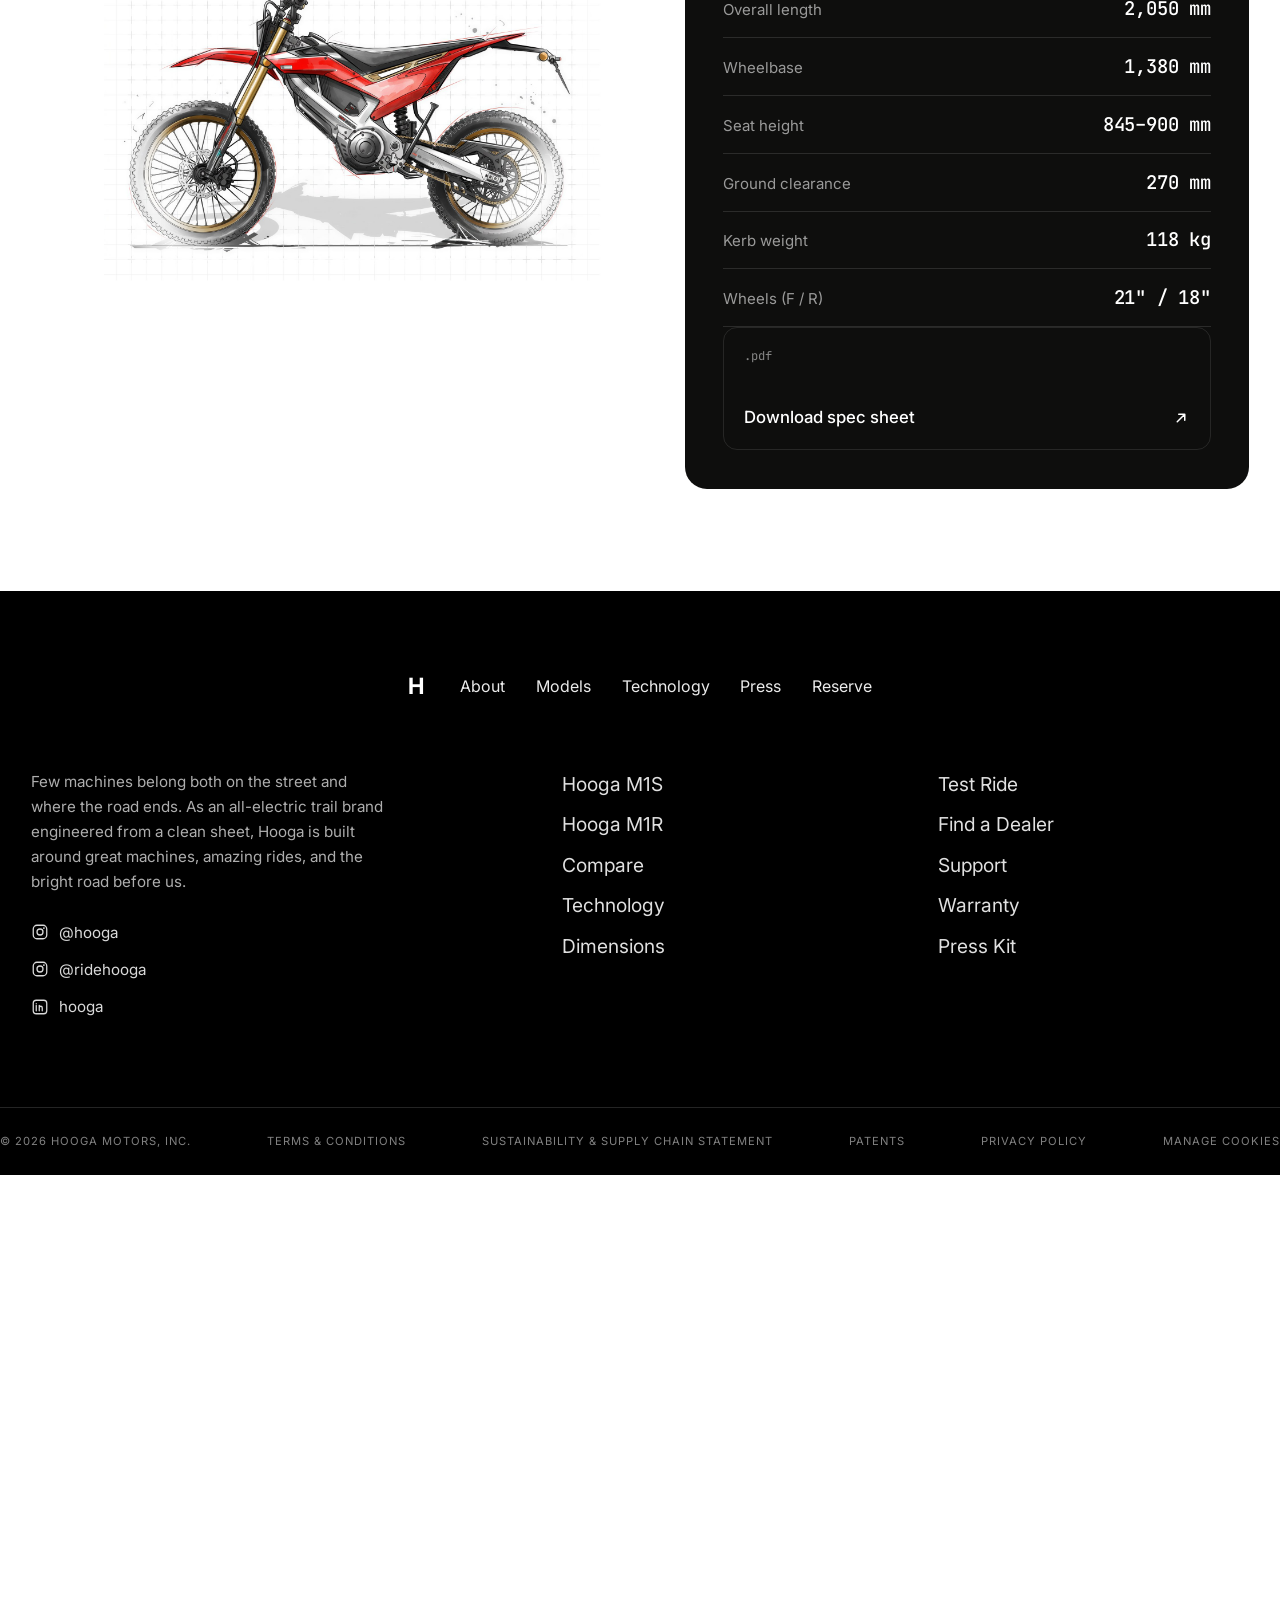
==== commit fa6d4b79: "Add variants comparison, refresh gallery cards, footer wordmark & switcher light - Comparison: repla" ====
--- a/index.html
+++ b/index.html
@@ -9,7 +9,7 @@
   <link rel="preconnect" href="https://fonts.googleapis.com" />
   <link rel="preconnect" href="https://fonts.gstatic.com" crossorigin />
   <link href="https://fonts.googleapis.com/css2?family=Inter:wght@300;400;500;600&family=JetBrains+Mono:wght@400;500&display=swap" rel="stylesheet" />
-  <link rel="stylesheet" href="css/styles.css" />
+  <link rel="stylesheet" href="css/styles.css?v=6" />
   <link rel="icon" href="data:image/svg+xml,%3Csvg xmlns='http://www.w3.org/2000/svg' viewBox='0 0 32 32'%3E%3Crect width='32' height='32' rx='9' fill='%23111'/%3E%3Ctext x='16' y='23' font-size='19' text-anchor='middle' fill='%23fff' font-family='Arial'%3EH%3C/text%3E%3C/svg%3E" />
 </head>
 <body>
@@ -27,40 +27,45 @@
     </div>
   </header>
 
-  <!-- ===== Menu panel (sunday-style dropdown) ===== -->
+  <!-- ===== Menu panel (dark, large links + accordion) ===== -->
   <div class="menu-backdrop" id="menuBackdrop"></div>
   <div class="menu-panel" id="menuPanel" role="dialog" aria-modal="true" aria-label="Menu">
     <div class="menu-top">
-      <span class="menu-mark" aria-hidden="true">H</span>
-      <img class="menu-word" src="assets/hooga-logo.png" alt="Hooga" />
+      <a href="#top" class="menu-word-link" aria-label="Hooga home"><img class="menu-word" src="assets/hooga-logo.png" alt="Hooga" /></a>
       <button class="menu-close" id="menuClose" aria-label="Close menu">
-        <svg viewBox="0 0 24 24" width="20" height="20"><path d="M6 6l12 12M18 6 6 18" stroke="currentColor" stroke-width="2" stroke-linecap="round"/></svg>
+        <svg viewBox="0 0 24 24" width="22" height="22"><path d="M6 6l12 12M18 6 6 18" stroke="currentColor" stroke-width="2" stroke-linecap="round"/></svg>
       </button>
     </div>
 
-    <div class="menu-body">
-      <nav class="menu-nav" aria-label="Main">
-        <a href="#models">Models</a>
-        <a href="#specs">Technology</a>
-        <a href="#gallery">Gallery</a>
-        <a href="#compare">Comparison</a>
-        <a href="#dimensions">Dimensions</a>
-      </nav>
-
-      <button class="menu-media" id="menuStory" type="button" aria-label="Watch our story">
-        <img src="assets/riders.jpg" alt="" />
-        <span class="menu-play">
-          <span class="menu-play-ic"><svg viewBox="0 0 24 24" width="12" height="12"><path d="M8 5v14l11-7z" fill="currentColor"/></svg></span>
-          Our story
-        </span>
-      </button>
-    </div>
-
-    <div class="menu-foot">
-      <span>Electric trail motorcycles</span>
-      <span>Launching 2026</span>
-      <a href="#compare" class="menu-foot-cta">Founding Riders <i>★</i></a>
-    </div>
+    <nav class="menu-nav" aria-label="Main">
+      <div class="m-item m-has-sub">
+        <button class="m-link" type="button" aria-expanded="false">Models
+          <svg class="m-chev" viewBox="0 0 24 24" width="22" height="22" aria-hidden="true"><path d="M6 9l6 6 6-6" stroke="currentColor" stroke-width="2" fill="none" stroke-linecap="round" stroke-linejoin="round"/></svg>
+        </button>
+        <div class="m-sub"><div class="m-sub-inner">
+          <a href="#models">Hooga M1S</a>
+          <a href="#models">Hooga M1R</a>
+          <a href="#compare">Compare</a>
+        </div></div>
+      </div>
+
+      <a class="m-link" href="#gallery">Technology</a>
+      <a class="m-link" href="#gallery">Our Story</a>
+
+      <div class="m-item m-has-sub">
+        <button class="m-link" type="button" aria-expanded="false">Support
+          <svg class="m-chev" viewBox="0 0 24 24" width="22" height="22" aria-hidden="true"><path d="M6 9l6 6 6-6" stroke="currentColor" stroke-width="2" fill="none" stroke-linecap="round" stroke-linejoin="round"/></svg>
+        </button>
+        <div class="m-sub"><div class="m-sub-inner">
+          <a href="#">Support Centre</a>
+          <a href="#">Technical &amp; Tutorial</a>
+          <a href="#">Contact</a>
+        </div></div>
+      </div>
+
+      <a class="m-link" href="#">Become a Dealer</a>
+      <a class="m-link" href="#">Careers</a>
+    </nav>
   </div>
 
   <main id="top">
@@ -68,12 +73,15 @@
     <section class="hero">
       <div class="container container--bleed">
         <div class="hero-frame">
-          <img src="assets/riders.jpg" alt="Two riders on Hooga electric trail bikes in the desert" />
+          <div class="hero-imgs">
+            <img class="hero-img active" data-model="M1S" src="assets/model-m1s.jpg" alt="Hooga M1S electric trail bike" />
+            <img class="hero-img" data-model="M1R" src="assets/model-m1r.jpg?v=3" alt="Hooga M1R electric trail bike" loading="lazy" />
+          </div>
           <div class="hero-grad"></div>
 
           <div class="hero-center">
-            <p class="hero-kicker">The all-electric trail bike<br />Reserving now · late 2026</p>
-            <h1 class="hero-title">Say hello to Hooga</h1>
+            <p class="hero-kicker" id="heroKicker">The agile electric trail bike</p>
+            <h1 class="hero-title">Say hello to <span id="heroModelName">the M1S</span></h1>
           </div>
 
           <div class="seg" role="tablist" aria-label="Choose a model">
@@ -90,27 +98,6 @@
       </div>
     </section>
 
-    <!-- ===== Spec bar ===== -->
-    <section class="specs" id="specs">
-      <div class="container container--bleed specs-grid">
-        <div class="spec">
-          <span class="spec-label">Battery Capacity</span>
-          <span class="spec-value" data-spec="battery">72v 70Ah</span>
-        </div>
-        <div class="spec">
-          <span class="spec-label">Top Speed</span>
-          <span class="spec-value" data-spec="speed">62 mph</span>
-        </div>
-        <div class="spec">
-          <span class="spec-label">Max Range</span>
-          <span class="spec-value" data-spec="range">112 mi</span>
-        </div>
-        <div class="spec">
-          <span class="spec-label">Motor Power</span>
-          <span class="spec-value" data-spec="power">16kw</span>
-        </div>
-      </div>
-    </section>
 
     <!-- ===== Statement (scroll-linked word reveal) ===== -->
     <section class="statement" id="models">
@@ -121,77 +108,66 @@
               <span class="line line-1"><span class="word">Built</span> <span class="word">Different.</span></span>
               <span class="line line-2"><span class="word">Proven</span> <span class="word">Everywhere.</span></span>
             </h2>
-            <p class="statement-body">
-              Engineered from a clean sheet, Hooga doesn't just keep up with the machines that
-              came before it — it rethinks what a trail motorcycle can be, and does more than any
-              bike that has come before it.
-            </p>
-          </div>
-        </div>
-      </div>
-    </section>
-
-    <!-- ===== Gallery: scroll-driven horizontal cards (sunday-style) ===== -->
+          </div>
+        </div>
+      </div>
+    </section>
+
+    <!-- ===== Feature cards: scroll-driven horizontal scroller ===== -->
     <section class="gallery" id="gallery">
       <div class="gallery-pin" id="galleryPin">
         <div class="gallery-sticky">
-          <div class="container gallery-head" data-reveal>
+          <div class="container container--bleed gallery-head" data-reveal>
             <p class="eyebrow">In its element</p>
             <h2>Designed for real riding.</h2>
           </div>
           <div class="gallery-viewport" id="galleryViewport">
             <div class="gallery-track" id="galleryTrack">
-              <article class="card card-dark">
-                <img src="assets/helmet.jpg" alt="Hooga on a forest trail" loading="lazy" />
-                <div class="card-text">
-                  <h3>Built for the wild</h3>
-                  <p>A liquid-cooled motor and structural battery let Hooga take on hard trails
-                    the moment the pavement ends — no warm-up, no compromise.</p>
-                </div>
-              </article>
-
-              <article class="card card-cream">
-                <div class="card-text">
-                  <h3>Stable at any speed</h3>
-                  <p>A low centre of gravity, a long stable wheelbase, and a lightweight frame keep
-                    you planted and confident from the first metre.</p>
-                </div>
-                <img src="assets/detail1.jpg" alt="Studio profile of the frame" loading="lazy" />
-              </article>
-
-              <article class="card card-dark">
-                <img src="assets/moto.jpg" alt="Hooga at night in the city" loading="lazy" />
-                <div class="card-text">
-                  <h3>Ready after dark</h3>
-                  <p>Full-LED adaptive lighting and a silent drivetrain make every late ride feel
-                    like the road was built just for you.</p>
-                </div>
-              </article>
-
-              <article class="card card-dark">
-                <img src="assets/ride2.jpg" alt="Customisable Hooga" loading="lazy" />
-                <div class="card-text">
-                  <h3>Tailored to you</h3>
-                  <p>Choose from a curated selection of colourways and ride modes, then fine-tune
-                    the throttle map to match exactly how you ride.</p>
-                </div>
-              </article>
-
-              <article class="card card-dark">
-                <img src="assets/riders.jpg" alt="Riders on the trail" loading="lazy" />
-                <div class="card-text">
-                  <h3>Track to trail</h3>
-                  <p>Swap ride modes and seat geometry in seconds — one machine that's just as
-                    at home on the track as it is deep in the dirt.</p>
-                </div>
-              </article>
-
-              <article class="card card-dark">
-                <img src="assets/hero.jpg" alt="Charging the Hooga" loading="lazy" />
-                <div class="card-text">
-                  <h3>Charge anywhere</h3>
-                  <p>A full charge overnight from any wall outlet, and a fast-charge to 80% at
-                    the stops that matter — range anxiety, retired.</p>
+              <article class="fcard">
+                <div class="fcard-img"><img src="assets/card-placeholder.jpg" alt="Hooga M1 — image coming soon" loading="lazy" /></div>
+                <div class="fcard-text">
+                  <h3>16 kW Peak Power</h3>
+                  <p>A compact mid-mount motor delivers 16 kW of peak power — instant electric torque the moment you twist the throttle.</p>
+                </div>
+              </article>
+
+              <article class="fcard">
+                <div class="fcard-img"><img src="assets/card-placeholder.jpg" alt="Hooga M1 — image coming soon" loading="lazy" /></div>
+                <div class="fcard-text">
+                  <h3>0–60 mph in 5.6 Seconds</h3>
+                  <p>Smooth, gearless acceleration pulls from a standstill to 60 mph in just 5.6 seconds, with no shift to break the surge.</p>
+                </div>
+              </article>
+
+              <article class="fcard">
+                <div class="fcard-img"><img src="assets/card-placeholder.jpg" alt="Hooga M1 — image coming soon" loading="lazy" /></div>
+                <div class="fcard-text">
+                  <h3>112 mi Max Range</h3>
+                  <p>A high-density battery stretches every charge up to 112 miles, keeping longer trails and daily commutes well within reach.</p>
+                </div>
+              </article>
+
+              <article class="fcard">
+                <div class="fcard-img"><img src="assets/card-placeholder.jpg" alt="Hooga M1 — image coming soon" loading="lazy" /></div>
+                <div class="fcard-text">
+                  <h3>240mm KKE Fork Travel</h3>
+                  <p>Premium KKE forks soak up ruts and drops with 240mm of plush travel, keeping the front wheel planted over rough ground.</p>
+                </div>
+              </article>
+
+              <article class="fcard">
+                <div class="fcard-img"><img src="assets/card-placeholder.jpg" alt="Hooga M1 — image coming soon" loading="lazy" /></div>
+                <div class="fcard-text">
+                  <h3>Smart 4.0&quot; TFT Display</h3>
+                  <p>A crisp 4.0-inch TFT screen shows speed, range, and ride modes at a glance — clear and readable in bright sun or low light.</p>
+                </div>
+              </article>
+
+              <article class="fcard">
+                <div class="fcard-img"><img src="assets/card-placeholder.jpg" alt="Hooga M1 — image coming soon" loading="lazy" /></div>
+                <div class="fcard-text">
+                  <h3>DOT Hydraulic Dual-Piston Brakes</h3>
+                  <p>DOT-spec hydraulic dual-piston calipers bite hard and fade-free, for confident, repeatable stopping power on every descent.</p>
                 </div>
               </article>
             </div>
@@ -200,57 +176,92 @@
       </div>
     </section>
 
-    <!-- ===== Industry First ===== -->
-    <section class="firstly">
-      <div class="container narrow">
-        <h2 class="firstly-title" data-reveal>Industry First</h2>
-        <p class="firstly-body" data-reveal>
-          We've made the seat height so versatile, it defies all expectations. With up to a
-          900&nbsp;mm maximum seat height, achieved by spacing it up from the 845&nbsp;mm
-          configuration using our intuitively designed spacer, you can effortlessly convert
-          from track mode to trail mode in seconds. Allow yourself to take on hard trails or
-          enhance your riding posture, without limiting your confidence to keep your boots on
-          the ground.
-        </p>
-      </div>
-    </section>
-
-    <!-- ===== Founding band ===== -->
-    <section class="founding">
-      <div class="container">
-        <div class="founding-band" data-reveal>
-          <span class="fb-lead">Be one of our Founding Riders.</span>
-          <span class="fb-accent">Insider access. Exclusive perks. Design input.</span>
-          <a href="#compare" class="fb-pill">Beta program
-            <span class="fb-ic"><svg viewBox="0 0 24 24" width="13" height="13"><path d="M5 12h14m0 0l-6-6m6 6l-6 6" stroke="currentColor" stroke-width="2" fill="none" stroke-linecap="round" stroke-linejoin="round"/></svg></span>
-          </a>
-        </div>
-      </div>
-    </section>
-
-    <!-- ===== Comparison ===== -->
+    <!-- ===== Comparison (variants) ===== -->
     <section class="compare" id="compare">
-      <div class="container">
-        <h2 class="center-title" data-reveal>Comparison</h2>
-        <p class="center-sub" data-reveal>Two machines, one philosophy. Find the Hooga that matches your ride.</p>
-
-        <div class="ctable" data-reveal>
-          <div class="ct-row ct-head">
-            <div class="ct-c ct-feat">Specification</div>
-            <div class="ct-c">M1S</div>
-            <div class="ct-c ct-hi">M1R<span class="flag">Flagship</span></div>
-          </div>
-          <div class="ct-row"><div class="ct-c ct-feat">Top speed</div><div class="ct-c mono">62 mph</div><div class="ct-c ct-hi mono">75 mph</div></div>
-          <div class="ct-row"><div class="ct-c ct-feat">Max range</div><div class="ct-c mono">112 mi</div><div class="ct-c ct-hi mono">134 mi</div></div>
-          <div class="ct-row"><div class="ct-c ct-feat">Battery</div><div class="ct-c mono">72v 70Ah</div><div class="ct-c ct-hi mono">84v 90Ah</div></div>
-          <div class="ct-row"><div class="ct-c ct-feat">Peak power</div><div class="ct-c mono">16kw</div><div class="ct-c ct-hi mono">21kw</div></div>
-          <div class="ct-row"><div class="ct-c ct-feat">0–60 mph</div><div class="ct-c mono">4.1 s</div><div class="ct-c ct-hi mono">3.2 s</div></div>
-          <div class="ct-row"><div class="ct-c ct-feat">Fast charge 20–80%</div><div class="ct-c mono">45 min</div><div class="ct-c ct-hi mono">35 min</div></div>
-          <div class="ct-row"><div class="ct-c ct-feat">Starting price</div><div class="ct-c mono">$8,900</div><div class="ct-c ct-hi mono">$11,400</div></div>
-          <div class="ct-row ct-act">
-            <div class="ct-c ct-feat"></div>
-            <div class="ct-c"><a href="#compare" class="btn btn-ghost">Reserve M1S</a></div>
-            <div class="ct-c ct-hi"><a href="#compare" class="btn btn-dark">Reserve M1R</a></div>
+      <div class="cmp">
+        <div class="cmp-head">
+          <div class="cmp-brand"><span class="cmp-brand-label">Variants<br />comparison</span></div>
+          <div class="cmp-model"><div class="cmp-model-name">M1S</div><div class="cmp-model-tag">Standard</div></div>
+          <div class="cmp-model"><div class="cmp-model-name">M1R</div><div class="cmp-model-tag">Performance</div></div>
+        </div>
+
+        <div class="cmp-sections">
+          <!-- Powertrain -->
+          <div class="cmp-sec">
+            <div class="cmp-sec-hd"><span class="cmp-sec-title">Powertrain</span><span class="cmp-chev"><svg viewBox="0 0 24 24"><polyline points="18 15 12 9 6 15"/></svg></span></div>
+            <div class="cmp-sec-body"><div class="cmp-sec-inner">
+              <div class="cmp-row"><span class="cmp-label">Motor (Rated)</span><span class="cmp-val lo"><b>8</b> <span class="u">kW</span></span><span class="cmp-val"><b>12</b> <span class="u">kW</span></span></div>
+              <div class="cmp-row"><span class="cmp-label">Motor (Peak)</span><span class="cmp-val lo"><b>16</b> <span class="u">kW</span></span><span class="cmp-val"><b>28</b> <span class="u">kW</span></span></div>
+              <div class="cmp-row"><span class="cmp-label">Peak Torque</span><span class="cmp-val lo"><b>42</b> <span class="u">Nm</span></span><span class="cmp-val"><b>76</b> <span class="u">Nm</span></span></div>
+              <div class="cmp-row"><span class="cmp-label">Battery Capacity</span><span class="cmp-val lo"><b>3.0</b> <span class="u">kWh</span></span><span class="cmp-val"><b>5.4</b> <span class="u">kWh</span></span></div>
+              <div class="cmp-row"><span class="cmp-label">Battery Type</span><span class="cmp-val">Lithium-ion</span><span class="cmp-val">Lithium-ion</span></div>
+              <div class="cmp-row"><span class="cmp-label">Charger</span><span class="cmp-val">Standard</span><span class="cmp-val">Fast</span></div>
+              <div class="cmp-row"><span class="cmp-label">Charge Time (0–80%)</span><span class="cmp-val lo"><b>4.5</b> <span class="u">hrs</span></span><span class="cmp-val"><b>2.5</b> <span class="u">hrs</span></span></div>
+            </div></div>
+          </div>
+
+          <!-- Performance -->
+          <div class="cmp-sec">
+            <div class="cmp-sec-hd"><span class="cmp-sec-title">Performance</span><span class="cmp-chev"><svg viewBox="0 0 24 24"><polyline points="18 15 12 9 6 15"/></svg></span></div>
+            <div class="cmp-sec-body"><div class="cmp-sec-inner">
+              <div class="cmp-row"><span class="cmp-label">Top Speed</span><span class="cmp-val lo"><b>80</b> <span class="u">km/h</span></span><span class="cmp-val"><b>120</b> <span class="u">km/h</span></span></div>
+              <div class="cmp-row"><span class="cmp-label">0–60 km/h</span><span class="cmp-val lo"><b>4.8</b> <span class="u">sec</span></span><span class="cmp-val"><b>2.9</b> <span class="u">sec</span></span></div>
+              <div class="cmp-row"><span class="cmp-label">Range (City)</span><span class="cmp-val lo"><b>80</b> <span class="u">km</span></span><span class="cmp-val"><b>130</b> <span class="u">km</span></span></div>
+              <div class="cmp-row"><span class="cmp-label">Range (Off-road)</span><span class="cmp-val lo"><b>55</b> <span class="u">km</span></span><span class="cmp-val"><b>90</b> <span class="u">km</span></span></div>
+              <div class="cmp-row"><span class="cmp-label">Riding Modes</span><span class="cmp-val lo"><b>2</b> <span class="u">modes</span></span><span class="cmp-val"><b>4</b> <span class="u">modes</span></span></div>
+              <div class="cmp-row"><span class="cmp-label">Regenerative Braking</span><span class="cmp-val"><span class="cmp-yes">✓</span></span><span class="cmp-val"><span class="cmp-yes">✓</span></span></div>
+              <div class="cmp-row"><span class="cmp-label">Traction Control</span><span class="cmp-val"><span class="cmp-no">✕</span></span><span class="cmp-val"><span class="cmp-yes">✓</span></span></div>
+            </div></div>
+          </div>
+
+          <!-- Transmission -->
+          <div class="cmp-sec closed">
+            <div class="cmp-sec-hd"><span class="cmp-sec-title">Transmission</span><span class="cmp-chev"><svg viewBox="0 0 24 24"><polyline points="18 15 12 9 6 15"/></svg></span></div>
+            <div class="cmp-sec-body"><div class="cmp-sec-inner">
+              <div class="cmp-row"><span class="cmp-label">Gearbox</span><span class="cmp-val">Single Speed</span><span class="cmp-val">Single Speed</span></div>
+              <div class="cmp-row"><span class="cmp-label">Drive System</span><span class="cmp-val">Chain Drive</span><span class="cmp-val">Chain Drive</span></div>
+              <div class="cmp-row"><span class="cmp-label">Front Sprocket</span><span class="cmp-val"><b>13</b> <span class="u">T</span></span><span class="cmp-val"><b>14</b> <span class="u">T</span></span></div>
+              <div class="cmp-row"><span class="cmp-label">Rear Sprocket</span><span class="cmp-val"><b>42</b> <span class="u">T</span></span><span class="cmp-val"><b>38</b> <span class="u">T</span></span></div>
+            </div></div>
+          </div>
+
+          <!-- Wheels / Tyres / Brakes -->
+          <div class="cmp-sec closed">
+            <div class="cmp-sec-hd"><span class="cmp-sec-title">Wheels / Tyres / Brakes</span><span class="cmp-chev"><svg viewBox="0 0 24 24"><polyline points="18 15 12 9 6 15"/></svg></span></div>
+            <div class="cmp-sec-body"><div class="cmp-sec-inner">
+              <div class="cmp-row"><span class="cmp-label">Front Wheel</span><span class="cmp-val"><b>21</b> <span class="u">inch</span></span><span class="cmp-val"><b>21</b> <span class="u">inch</span></span></div>
+              <div class="cmp-row"><span class="cmp-label">Rear Wheel</span><span class="cmp-val"><b>18</b> <span class="u">inch</span></span><span class="cmp-val"><b>18</b> <span class="u">inch</span></span></div>
+              <div class="cmp-row"><span class="cmp-label">Front Tyre</span><span class="cmp-val">80/100-21</span><span class="cmp-val">80/100-21</span></div>
+              <div class="cmp-row"><span class="cmp-label">Rear Tyre</span><span class="cmp-val">110/100-18</span><span class="cmp-val">110/100-18</span></div>
+              <div class="cmp-row"><span class="cmp-label">Front Brake</span><span class="cmp-val"><b>260</b> <span class="u">mm Disc</span></span><span class="cmp-val"><b>260</b> <span class="u">mm Disc</span></span></div>
+              <div class="cmp-row"><span class="cmp-label">Rear Brake</span><span class="cmp-val"><b>220</b> <span class="u">mm Disc</span></span><span class="cmp-val"><b>220</b> <span class="u">mm Disc</span></span></div>
+              <div class="cmp-row"><span class="cmp-label">Front Suspension</span><span class="cmp-val lo">WP XACT <span class="u">43mm</span></span><span class="cmp-val">WP XACT <span class="u">48mm</span></span></div>
+              <div class="cmp-row"><span class="cmp-label">Rear Suspension</span><span class="cmp-val">WP XACT Mono</span><span class="cmp-val">WP XACT Mono <span class="u">Pro</span></span></div>
+            </div></div>
+          </div>
+
+          <!-- Dimensions & Weight -->
+          <div class="cmp-sec closed">
+            <div class="cmp-sec-hd"><span class="cmp-sec-title">Dimensions &amp; Weight</span><span class="cmp-chev"><svg viewBox="0 0 24 24"><polyline points="18 15 12 9 6 15"/></svg></span></div>
+            <div class="cmp-sec-body"><div class="cmp-sec-inner">
+              <div class="cmp-row"><span class="cmp-label">Kerb Weight</span><span class="cmp-val lo"><b>112</b> <span class="u">kg</span></span><span class="cmp-val"><b>124</b> <span class="u">kg</span></span></div>
+              <div class="cmp-row"><span class="cmp-label">Seat Height</span><span class="cmp-val"><b>895</b> <span class="u">mm</span></span><span class="cmp-val"><b>895</b> <span class="u">mm</span></span></div>
+              <div class="cmp-row"><span class="cmp-label">Ground Clearance</span><span class="cmp-val lo"><b>320</b> <span class="u">mm</span></span><span class="cmp-val"><b>340</b> <span class="u">mm</span></span></div>
+              <div class="cmp-row"><span class="cmp-label">Wheelbase</span><span class="cmp-val"><b>1460</b> <span class="u">mm</span></span><span class="cmp-val"><b>1460</b> <span class="u">mm</span></span></div>
+            </div></div>
+          </div>
+
+          <!-- Features -->
+          <div class="cmp-sec closed">
+            <div class="cmp-sec-hd"><span class="cmp-sec-title">Features</span><span class="cmp-chev"><svg viewBox="0 0 24 24"><polyline points="18 15 12 9 6 15"/></svg></span></div>
+            <div class="cmp-sec-body"><div class="cmp-sec-inner">
+              <div class="cmp-row"><span class="cmp-label">Display</span><span class="cmp-val lo">LCD</span><span class="cmp-val">TFT Color</span></div>
+              <div class="cmp-row"><span class="cmp-label">Bluetooth</span><span class="cmp-val"><span class="cmp-no">✕</span></span><span class="cmp-val"><span class="cmp-yes">✓</span></span></div>
+              <div class="cmp-row"><span class="cmp-label">GPS / Navigation</span><span class="cmp-val"><span class="cmp-no">✕</span></span><span class="cmp-val"><span class="cmp-yes">✓</span></span></div>
+              <div class="cmp-row"><span class="cmp-label">OTA Updates</span><span class="cmp-val"><span class="cmp-no">✕</span></span><span class="cmp-val"><span class="cmp-yes">✓</span></span></div>
+              <div class="cmp-row"><span class="cmp-label">Immobiliser</span><span class="cmp-val"><span class="cmp-yes">✓</span></span><span class="cmp-val"><span class="cmp-yes">✓</span></span></div>
+              <div class="cmp-row"><span class="cmp-label">LED Lighting</span><span class="cmp-val"><span class="cmp-yes">✓</span></span><span class="cmp-val"><span class="cmp-yes">✓</span></span></div>
+            </div></div>
           </div>
         </div>
       </div>
@@ -303,7 +314,7 @@
           <span class="foot-logo" aria-hidden="true">H</span>
           <a href="#top">About</a>
           <a href="#models">Models</a>
-          <a href="#specs">Technology</a>
+          <a href="#gallery">Technology</a>
           <a href="#gallery">Press</a>
           <a href="#compare">Reserve</a>
         </nav>
@@ -333,7 +344,7 @@
             <li><a href="#models">Hooga M1S</a></li>
             <li><a href="#models">Hooga M1R</a></li>
             <li><a href="#compare">Compare</a></li>
-            <li><a href="#specs">Technology</a></li>
+            <li><a href="#gallery">Technology</a></li>
             <li><a href="#dimensions">Dimensions</a></li>
           </ul>
 
@@ -366,9 +377,9 @@
       <div class="footer-overlay"></div>
     </div>
     <div class="container">
-      <svg class="bigmark" viewBox="0 0 1000 112" preserveAspectRatio="xMidYMid meet" role="img" aria-label="Hooga Motors">
-        <text x="0" y="88" textLength="1000" lengthAdjust="spacingAndGlyphs" font-family="Inter, system-ui, sans-serif" font-size="100" fill="#fff">
-          <tspan font-weight="700">HOOGA</tspan><tspan font-weight="400">MOTORS</tspan><tspan font-weight="400" fill="rgba(255,255,255,0.82)">&#160;&#160;|&#160;&#160;H</tspan>
+      <svg class="bigmark" viewBox="0 0 799 112" preserveAspectRatio="xMidYMid meet" role="img" aria-label="Hooga Motors">
+        <text x="399.5" y="88" text-anchor="middle" font-family="Inter, system-ui, sans-serif" font-size="100" fill="#fff">
+          <tspan font-weight="700">HOOGA</tspan><tspan font-weight="300">MOTORS</tspan>
         </text>
       </svg>
     </div>
@@ -378,6 +389,6 @@
   <!-- play toast -->
   <div class="toast" id="toast">Film coming soon 🎬</div>
 
-  <script src="js/main.js"></script>
+  <script src="js/main.js?v=4"></script>
 </body>
 </html>
--- a/css/styles.css
+++ b/css/styles.css
@@ -22,7 +22,7 @@
 }
 
 * { margin: 0; padding: 0; box-sizing: border-box; }
-html { scroll-behavior: smooth; -webkit-text-size-adjust: 100%; }
+html { scroll-behavior: smooth; -webkit-text-size-adjust: 100%; scroll-padding-top: 110px; }
 body {
   font-family: var(--sans);
   color: var(--ink);
@@ -79,46 +79,53 @@
 .brand-logo img { height: 34px; width: auto; display: block; }
 
 /* ===== Slide menu ===== */
-/* ===== Menu panel (sunday-style dropdown) ===== */
-.menu-backdrop { position: fixed; inset: 0; background: rgba(18,16,14,0.5); backdrop-filter: blur(7px); -webkit-backdrop-filter: blur(7px); z-index: 90; opacity: 0; visibility: hidden; transition: opacity 0.35s var(--ease), visibility 0.35s; }
+/* ===== Menu panel (dark, large links + accordion) ===== */
+.menu-backdrop { position: fixed; inset: 0; background: rgba(8,8,9,0.55); backdrop-filter: blur(6px); -webkit-backdrop-filter: blur(6px); z-index: 90; opacity: 0; visibility: hidden; transition: opacity 0.35s var(--ease), visibility 0.35s; }
 .menu-backdrop.show { opacity: 1; visibility: visible; }
 
 .menu-panel {
-  position: fixed; z-index: 95; top: clamp(14px, 3.5vh, 40px); left: 50%;
-  width: min(94vw, 880px);
-  background: #fff; border-radius: 30px; padding: clamp(18px, 2.2vw, 26px);
-  box-shadow: 0 50px 110px -34px rgba(20,16,12,0.55);
+  position: fixed; z-index: 95; top: clamp(12px, 2.5vh, 28px); left: 50%;
+  width: min(94vw, 600px); max-height: calc(100vh - clamp(24px, 5vh, 56px));
+  background: #fff; color: var(--ink); border-radius: 26px; padding: clamp(1rem, 2vw, 1.6rem) clamp(1.4rem, 3vw, 2.4rem) clamp(1rem, 2vw, 1.6rem);
+  box-shadow: 0 50px 120px -34px rgba(20,16,12,0.45);
+  overflow-y: auto; overscroll-behavior: contain;
   transform: translateX(-50%) translateY(-22px) scale(0.985);
   opacity: 0; visibility: hidden; pointer-events: none;
   transition: opacity 0.4s var(--ease), transform 0.5s var(--ease), visibility 0.4s;
 }
 .menu-panel.open { opacity: 1; visibility: visible; pointer-events: auto; transform: translateX(-50%) translateY(0) scale(1); }
-
-.menu-top { display: grid; grid-template-columns: 1fr auto 1fr; align-items: center; padding: 0.3rem 0.4rem 1.1rem; }
-.menu-mark { width: 36px; height: 36px; border-radius: 10px; background: var(--ink); color: #fff; font-weight: 700; font-size: 1.05rem; display: grid; place-items: center; justify-self: start; }
-.menu-word { height: 20px; width: auto; justify-self: center; }
-.menu-close { justify-self: end; width: 38px; height: 38px; border-radius: 50%; border: none; background: var(--bg-2); color: var(--ink); display: grid; place-items: center; cursor: pointer; transition: background 0.2s, transform 0.3s var(--ease); }
-.menu-close:hover { background: var(--bg-3); transform: rotate(90deg); }
-
-.menu-body { display: grid; grid-template-columns: 0.85fr 1.15fr; gap: clamp(1rem, 2vw, 1.6rem); }
-.menu-nav { display: flex; flex-direction: column; justify-content: center; gap: 0.25rem; padding-left: 0.4rem; }
-.menu-nav a { position: relative; width: fit-content; font-size: clamp(1.25rem, 2vw, 1.65rem); font-weight: 500; letter-spacing: -0.02em; color: var(--ink); padding: 0.32rem 0; transition: color 0.2s, transform 0.25s var(--ease); }
-.menu-nav a::after { content: ""; position: absolute; left: 0; bottom: 0.18em; height: 1.5px; width: 100%; background: var(--accent); transform: scaleX(0); transform-origin: left; transition: transform 0.35s var(--ease); }
-.menu-nav a:hover { color: var(--accent); transform: translateX(5px); }
-.menu-nav a:hover::after { transform: scaleX(1); }
-
-.menu-media { position: relative; border: none; padding: 0; cursor: pointer; border-radius: 18px; overflow: hidden; aspect-ratio: 16 / 11; background: var(--bg-2); }
-.menu-media img { width: 100%; height: 100%; object-fit: cover; transition: transform 0.6s var(--ease); }
-.menu-media:hover img { transform: scale(1.05); }
-.menu-media::after { content: ""; position: absolute; inset: 0; background: linear-gradient(180deg, rgba(0,0,0,0.04), rgba(0,0,0,0.26)); }
-.menu-play { position: absolute; z-index: 2; left: 50%; top: 50%; transform: translate(-50%, -50%); display: inline-flex; align-items: center; gap: 0.5rem; padding: 0.45rem 1rem 0.45rem 0.45rem; border-radius: 999px; background: rgba(20,18,16,0.55); backdrop-filter: blur(6px); color: #fff; font-size: 0.9rem; font-weight: 500; transition: background 0.2s; }
-.menu-media:hover .menu-play { background: rgba(20,18,16,0.72); }
-.menu-play-ic { width: 24px; height: 24px; border-radius: 50%; background: #fff; color: var(--ink); display: grid; place-items: center; padding-left: 2px; }
-
-.menu-foot { display: flex; flex-wrap: wrap; align-items: center; justify-content: space-between; gap: 0.6rem 1rem; margin-top: clamp(1rem, 2vw, 1.5rem); padding: 1.1rem 0.4rem 0.3rem; border-top: 1px solid var(--line); font-size: 0.86rem; color: var(--ink-2); }
-.menu-foot-cta { display: inline-flex; align-items: center; gap: 0.35rem; color: var(--ink); font-weight: 500; }
-.menu-foot-cta i { color: #e8a33d; font-style: normal; }
-.menu-foot-cta:hover { color: var(--accent); }
+.menu-panel::-webkit-scrollbar { width: 0; }
+
+.menu-top { display: flex; align-items: center; justify-content: space-between; padding: 0.4rem 0 1rem; }
+.menu-word { height: 22px; width: auto; display: block; }
+.menu-close { width: 42px; height: 42px; border-radius: 50%; border: 1px solid var(--line); background: transparent; color: var(--ink); display: grid; place-items: center; cursor: pointer; transition: background 0.2s, transform 0.3s var(--ease); }
+.menu-close:hover { background: var(--bg-2); transform: rotate(90deg); }
+
+.menu-nav { display: flex; flex-direction: column; }
+/* a link OR the toggle button for a group */
+.m-link {
+  display: flex; align-items: center; justify-content: space-between; gap: 1rem; width: 100%;
+  font-family: var(--sans); font-size: clamp(1.6rem, 4vw, 2.05rem); font-weight: 700; letter-spacing: -0.02em;
+  color: var(--ink); background: none; border: none; text-align: left; cursor: pointer;
+  padding: clamp(0.7rem, 1.6vw, 1rem) 0; border-bottom: 1px solid var(--line);
+  transition: color 0.2s, opacity 0.2s;
+}
+a.m-link:hover, .m-item:hover > .m-link { color: var(--accent); }
+.m-chev { flex: none; color: var(--ink-3); transition: transform 0.35s var(--ease); }
+.m-item.open > .m-link .m-chev { transform: rotate(180deg); color: var(--ink); }
+.m-item.open > .m-link { border-bottom-color: transparent; }
+
+/* accordion sub-menu (0fr -> 1fr height animation) */
+.m-sub { display: grid; grid-template-rows: 0fr; transition: grid-template-rows 0.42s var(--ease); }
+.m-item.open .m-sub { grid-template-rows: 1fr; }
+.m-sub-inner { overflow: hidden; }
+.m-sub a {
+  display: block; font-size: clamp(1.05rem, 2.2vw, 1.3rem); font-weight: 500; letter-spacing: -0.01em;
+  color: var(--ink-2); padding: clamp(0.55rem, 1.3vw, 0.8rem) 0 clamp(0.55rem, 1.3vw, 0.8rem) clamp(1rem, 3vw, 2rem);
+  border-bottom: 1px solid var(--line); transition: color 0.2s, padding-left 0.25s var(--ease);
+}
+.m-sub a:last-child { border-bottom: none; }
+.m-sub a:hover { color: var(--ink); padding-left: clamp(1.4rem, 3.4vw, 2.4rem); }
 
 /* ===== Hero ===== */
 .hero { padding-top: 0; }
@@ -126,14 +133,16 @@
   position: relative; border-radius: var(--radius); overflow: hidden;
   aspect-ratio: 16 / 9; min-height: 460px; background: #ddd; color: #fff;
 }
-.hero-frame > img { width: 100%; height: 100%; object-fit: cover; transform: scale(1.05); animation: heroZoom 18s var(--ease) forwards; }
-@keyframes heroZoom { to { transform: scale(1); } }
+.hero-imgs { position: absolute; inset: 0; }
+.hero-img { position: absolute; inset: 0; width: 100%; height: 100%; object-fit: cover; opacity: 0; transform: scale(1.06); transition: opacity 0.8s var(--ease), transform 1.3s var(--ease); will-change: opacity, transform; }
+.hero-img.active { opacity: 1; transform: scale(1); }
 .hero-grad { position: absolute; inset: 0; background:
   radial-gradient(120% 80% at 50% 46%, rgba(0,0,0,0.16), rgba(0,0,0,0) 60%),
   linear-gradient(180deg, rgba(0,0,0,0.10), rgba(0,0,0,0) 22%, rgba(0,0,0,0) 72%, rgba(0,0,0,0.22)); }
 
 /* kicker + title: centered group, nudged just below the optical centre */
-.hero-center { position: absolute; inset: 0; display: flex; flex-direction: column; align-items: center; justify-content: center; text-align: center; padding: 1.5rem; transform: translateY(2%); }
+.hero-center { position: absolute; inset: 0; display: flex; flex-direction: column; align-items: center; justify-content: center; text-align: center; padding: 1.5rem; transform: translateY(2%); transition: opacity 0.3s var(--ease); }
+.hero-center.switching { opacity: 0; }
 .hero-kicker { font-size: clamp(0.78rem, 1.05vw, 0.95rem); line-height: 1.45; color: rgba(255,255,255,0.88); margin-bottom: clamp(0.8rem, 1.4vw, 1.25rem); text-shadow: 0 1px 14px rgba(0,0,0,0.3); }
 .hero-title { font-size: clamp(2.6rem, 8.2vw, 118px); font-weight: 400; line-height: 0.98; letter-spacing: -0.035em; text-shadow: 0 2px 34px rgba(0,0,0,0.22); }
 
@@ -141,6 +150,33 @@
 .seg { position: absolute; left: 50%; bottom: clamp(22px, 9%, 80px); transform: translateX(-50%); display: inline-flex; gap: 0.25rem; padding: 0.36rem; background: rgba(255,255,255,0.18); backdrop-filter: blur(10px); border: 1px solid rgba(255,255,255,0.28); border-radius: 999px; }
 .seg-btn { font-family: var(--mono); font-size: 0.9rem; font-weight: 500; letter-spacing: 0.02em; color: #fff; background: transparent; border: none; cursor: pointer; padding: 0.55rem 1.5rem; border-radius: 999px; transition: background 0.3s var(--ease), color 0.3s; }
 .seg-btn.active { background: #fff; color: var(--ink); }
+/* camera-style red recording dot before the active model label */
+.seg-btn { display: inline-flex; align-items: center; justify-content: center; }
+.seg-btn::before {
+  content: ""; flex: none; width: 8px; height: 8px; border-radius: 50%;
+  background: transparent; margin-right: 8px; /* reserved on both tabs → no width shift */
+}
+.seg-btn.active::before {
+  background: radial-gradient(circle at 50% 42%, #ff8a7e 0%, #ff2d20 55%, #de1206 100%);
+  animation: recBlink 1.5s ease-in-out infinite;
+}
+@keyframes recBlink {
+  0%, 100% {
+    opacity: 0.6;
+    box-shadow: 0 0 4px 1px rgba(255,45,32,0.7), 0 0 9px 2px rgba(255,45,32,0.45);
+  }
+  50% {
+    opacity: 1;
+    box-shadow:
+      0 0 5px 1px rgba(255,130,110,0.98),
+      0 0 11px 3px rgba(255,45,32,0.95),
+      0 0 19px 5px rgba(255,40,28,0.6),
+      0 0 30px 9px rgba(255,40,28,0.32);
+  }
+}
+@media (prefers-reduced-motion: reduce) {
+  .seg-btn.active::before { animation: none; opacity: 1; box-shadow: 0 0 10px 3px rgba(255,45,32,0.85); }
+}
 
 .hero-play {
   position: absolute; left: clamp(16px, 3vw, 28px); bottom: clamp(16px, 3vw, 28px);
@@ -179,31 +215,27 @@
 .statement-body .rw { display: inline-block; opacity: 0; transform: translateY(0.55em); transition: opacity 0.6s var(--ease), transform 0.6s var(--ease); }
 .statement-body.in .rw { opacity: 1; transform: none; }
 
-/* ===== Gallery ===== */
-.gallery { background: var(--bg-2); }
+/* ===== Feature cards: horizontal scroller (black) ===== */
+.gallery { background: #0a0a09; }
 .gallery-pin { position: relative; } /* height set by JS on desktop = viewport + horizontal distance */
-.gallery-sticky { position: sticky; top: 0; height: 100vh; display: flex; flex-direction: column; justify-content: center; gap: clamp(1.4rem, 3vw, 2.6rem); overflow: hidden; }
-.gallery-head h2 { font-size: clamp(2rem, 4.5vw, 3.4rem); margin-top: 0.4rem; text-align: left; }
+.gallery-sticky { position: sticky; top: 0; height: auto; display: flex; flex-direction: column; justify-content: center; gap: clamp(1.4rem, 3vw, 2.6rem); overflow: hidden; }
+.gallery-head h2 { font-size: clamp(2rem, 4.5vw, 3.4rem); margin-top: 0.4rem; text-align: left; color: #fff; }
 .gallery-viewport { overflow: hidden; width: 100%; }
-.gallery-track { display: flex; gap: 1.25rem; padding-inline: var(--pad); width: max-content; will-change: transform; }
-.card {
-  position: relative; flex: 0 0 clamp(290px, 31vw, 420px); height: clamp(360px, 56vh, 560px);
-  border-radius: var(--radius); overflow: hidden; background: var(--cream);
-}
-.card > img { position: absolute; inset: 0; width: 100%; height: 100%; object-fit: cover; transition: transform 0.7s var(--ease); }
-.card:hover > img { transform: scale(1.05); }
-.card-text { position: absolute; top: 0; left: 0; right: 0; z-index: 2; padding: 1.5rem 1.5rem 0; }
-.card-text h3 { font-size: 1.35rem; font-weight: 500; letter-spacing: -0.02em; margin-bottom: 0.5rem; }
-.card-text p { font-size: 0.9rem; line-height: 1.5; max-width: 30ch; }
-/* dark image cards: white text + top gradient */
-.card-dark::before { content: ""; position: absolute; inset: 0; z-index: 1; background: linear-gradient(180deg, rgba(0,0,0,0.62), rgba(0,0,0,0.05) 55%); }
-.card-dark .card-text { color: #fff; }
-.card-dark .card-text p { color: rgba(255,255,255,0.85); }
-/* cream card: dark text, image sits lower */
-.card-cream { background: var(--cream); }
-.card-cream .card-text { color: var(--ink); }
-.card-cream .card-text p { color: var(--ink-2); }
-.card-cream > img { top: auto; bottom: 0; height: 58%; inset: auto 0 0 0; object-position: center 60%; }
+.gallery-track { display: flex; gap: clamp(1rem, 1.6vw, 1.4rem); padding-inline: var(--pad); width: max-content; will-change: transform; }
+
+.fcard {
+  flex: 0 0 clamp(300px, 33vw, 440px); height: clamp(440px, 64vh, 580px);
+  display: flex; flex-direction: column; overflow: hidden;
+  background: #121110; border: 1px solid rgba(255,255,255,0.08); border-radius: 20px;
+  transition: transform 0.4s var(--ease), border-color 0.3s;
+}
+.fcard:hover { transform: translateY(-4px); border-color: rgba(255,255,255,0.16); }
+.fcard-img { flex: none; height: clamp(220px, 32vh, 290px); overflow: hidden; background: #0d0d0c; }
+.fcard-img img { display: block; width: 100%; height: 100%; object-fit: cover; object-position: center; transition: transform 0.7s var(--ease); }
+.fcard:hover .fcard-img img { transform: scale(1.05); }
+.fcard-text { flex: 1; padding: clamp(1.4rem, 2.2vw, 1.9rem); color: #fff; display: flex; flex-direction: column; justify-content: flex-end; }
+.fcard-text h3 { font-size: clamp(1.2rem, 1.7vw, 1.5rem); font-weight: 700; letter-spacing: -0.01em; margin-bottom: 0.5rem; }
+.fcard-text p { font-size: clamp(0.92rem, 1.2vw, 1.02rem); line-height: 1.5; color: rgba(255,255,255,0.55); }
 
 /* ===== Industry First ===== */
 .firstly { padding: clamp(3.5rem, 9vw, 8rem) 0; text-align: center; }
@@ -227,19 +259,34 @@
 .center-title { font-size: clamp(2rem, 5.5vw, 3.6rem); font-weight: 400; text-align: center; }
 .center-sub { text-align: center; color: var(--ink-2); margin: 0.9rem auto 0; max-width: 46ch; }
 
-/* ===== Comparison ===== */
-.compare { padding: clamp(3.5rem, 8vw, 7rem) 0; }
-.ctable { max-width: 880px; margin: clamp(2.5rem, 5vw, 4rem) auto 0; border: 1px solid var(--line); border-radius: var(--radius); overflow: hidden; }
-.ct-row { display: grid; grid-template-columns: 1.5fr 1fr 1fr; border-top: 1px solid var(--line); }
-.ct-row:first-child { border-top: none; }
-.ct-c { padding: 1rem 1.4rem; font-size: 0.96rem; display: flex; align-items: center; gap: 0.5rem; }
-.ct-c.mono { font-family: var(--mono); font-weight: 500; }
-.ct-feat { color: var(--ink-2); }
-.ct-head .ct-c { font-size: 1.2rem; font-weight: 500; padding-block: 1.3rem; letter-spacing: -0.02em; }
-.ct-hi { background: #faf3ef; }
-.flag { font-family: var(--sans); font-size: 0.6rem; text-transform: uppercase; letter-spacing: 0.1em; background: var(--accent); color: #fff; padding: 0.18rem 0.45rem; border-radius: 999px; font-weight: 600; }
-.ct-act .ct-c { padding-block: 1.4rem; }
-.ct-act .btn { width: 100%; }
+/* ===== Comparison (variants table + accordion) ===== */
+.compare { padding: clamp(3rem, 7vw, 6rem) 0; --cmp-red: #e8251f; --cmp-label-w: clamp(120px, 18vw, 220px); }
+.cmp { max-width: 1080px; margin: 0 auto; padding: 0 var(--pad); }
+
+.cmp-head { display: grid; grid-template-columns: var(--cmp-label-w) 1fr 1fr; align-items: end; padding-bottom: clamp(0.8rem, 1.5vw, 1.2rem); border-bottom: 1px solid var(--line); }
+.cmp-brand-label { font-size: clamp(0.85rem, 1.2vw, 1rem); font-weight: 600; line-height: 1.25; color: var(--ink); }
+.cmp-model { text-align: center; }
+.cmp-model-name { font-size: clamp(1.9rem, 4vw, 3rem); font-weight: 600; letter-spacing: -0.04em; line-height: 1; }
+.cmp-model-tag { font-size: clamp(0.78rem, 1.1vw, 0.95rem); color: var(--gray, var(--ink-2)); margin-top: 5px; }
+
+.cmp-sec-hd { display: flex; align-items: center; justify-content: space-between; height: 64px; cursor: pointer; user-select: none; border-bottom: 1px solid var(--line); }
+.cmp-sec-title { font-size: clamp(1.15rem, 1.8vw, 1.45rem); font-weight: 600; letter-spacing: -0.03em; color: var(--ink); }
+.cmp-chev svg { display: block; width: 18px; height: 18px; stroke: var(--ink); stroke-width: 2; fill: none; transition: transform 0.28s ease; }
+.cmp-sec.closed .cmp-chev svg { transform: rotate(180deg); }
+.cmp-sec-body { display: grid; grid-template-rows: 1fr; transition: grid-template-rows 0.32s cubic-bezier(0.4,0,0.2,1); overflow: hidden; }
+.cmp-sec.closed .cmp-sec-body { grid-template-rows: 0fr; }
+.cmp-sec-inner { min-height: 0; }
+
+.cmp-row { display: grid; grid-template-columns: var(--cmp-label-w) 1fr 1fr; align-items: center; min-height: 58px; }
+.cmp-sec-inner .cmp-row:last-child { border-bottom: 1px solid var(--line); }
+.cmp-label { font-size: clamp(0.82rem, 1.1vw, 0.92rem); color: var(--ink); padding-right: 16px; }
+.cmp-val { font-family: var(--mono); font-size: clamp(0.95rem, 1.3vw, 1.1rem); letter-spacing: -0.04em; display: flex; align-items: center; justify-content: center; gap: 3px; padding: 0 6px; text-align: center; }
+.cmp-val b { font-weight: 500; }
+.cmp-val .u { color: var(--ink-2); }
+.cmp-val.lo { color: var(--cmp-red); }
+.cmp-val.lo .u { color: var(--cmp-red); opacity: 0.8; }
+.cmp-yes { color: var(--ink); font-size: 1.2em; line-height: 1; }
+.cmp-no { color: var(--ink-3); font-size: 1.15em; line-height: 1; }
 
 /* ===== Dimensions ===== */
 .dims { padding: clamp(3.5rem, 8vw, 7rem) 0; }
@@ -355,39 +402,34 @@
   .hero-frame { aspect-ratio: 3 / 4; min-height: 520px; }
   .specs-grid { grid-template-columns: 1fr 1fr; gap: 1.5rem 1rem; }
   .statement-title .line-1, .statement-title .line-2 { align-self: center; margin: 0; }
-  .ctable { font-size: 0.85rem; }
-  .ct-c { padding: 0.8rem 0.7rem; }
-  .ct-head .ct-c { font-size: 1rem; }
-  .ct-act .ct-c { flex-direction: column; }
-  .flag { display: none; }
+  .compare { --cmp-label-w: 96px; }
+  .cmp-val { font-size: 0.82rem; }
+  .cmp-val .u { font-size: 0.92em; }
   .dim-split { grid-template-columns: 1fr; min-height: 0; gap: 0.8rem; }
   .dim-photo { aspect-ratio: 4 / 3; }
   .founding-band { flex-direction: column; }
-  .menu-body { grid-template-columns: 1fr; }
-  .menu-nav { padding-left: 0; gap: 0.1rem; }
-  .menu-media { aspect-ratio: 16 / 10; }
-  .menu-foot { justify-content: flex-start; gap: 0.4rem 1.2rem; }
   .foot-grid { grid-template-columns: 1fr; }
   .foot-nav { gap: 0.8rem 1.4rem; }
   .foot-legal { flex-direction: column; align-items: flex-start; gap: 0.6rem; }
   :root { --band-h: clamp(340px, 70vh, 560px); }
 }
 
-/* Gallery: native horizontal swipe on touch / small screens (no scroll-pin) */
+/* Feature cards: native horizontal swipe on touch / small screens (no scroll-pin) */
 @media (max-width: 767px) {
   .gallery-pin { height: auto !important; }
   .gallery-sticky { position: static; height: auto; padding: clamp(3rem, 8vw, 5rem) 0; }
   .gallery-viewport { overflow-x: auto; -webkit-overflow-scrolling: touch; scrollbar-width: none; scroll-snap-type: x mandatory; }
   .gallery-viewport::-webkit-scrollbar { display: none; }
   .gallery-track { transform: none !important; }
-  .card { flex-basis: 78vw; height: auto; aspect-ratio: 4 / 4.6; scroll-snap-align: center; }
+  .fcard { flex-basis: 80vw; height: auto; scroll-snap-align: center; }
+  .fcard-img { height: 50vw; }
 }
 
 /* ===== Reduced motion ===== */
 @media (prefers-reduced-motion: reduce) {
   *, *::before, *::after { animation-duration: 0.001ms !important; animation-iteration-count: 1 !important; transition-duration: 0.001ms !important; scroll-behavior: auto !important; }
   [data-reveal] { opacity: 1; transform: none; }
-  .hero-frame > img { animation: none; transform: none; }
+  .hero-img { transition: none; transform: none; }
   /* statement: drop the pin, just show the text */
   .statement-pin { height: auto; }
   .statement-sticky { position: static; height: auto; padding: clamp(4rem, 10vw, 8rem) 0; }
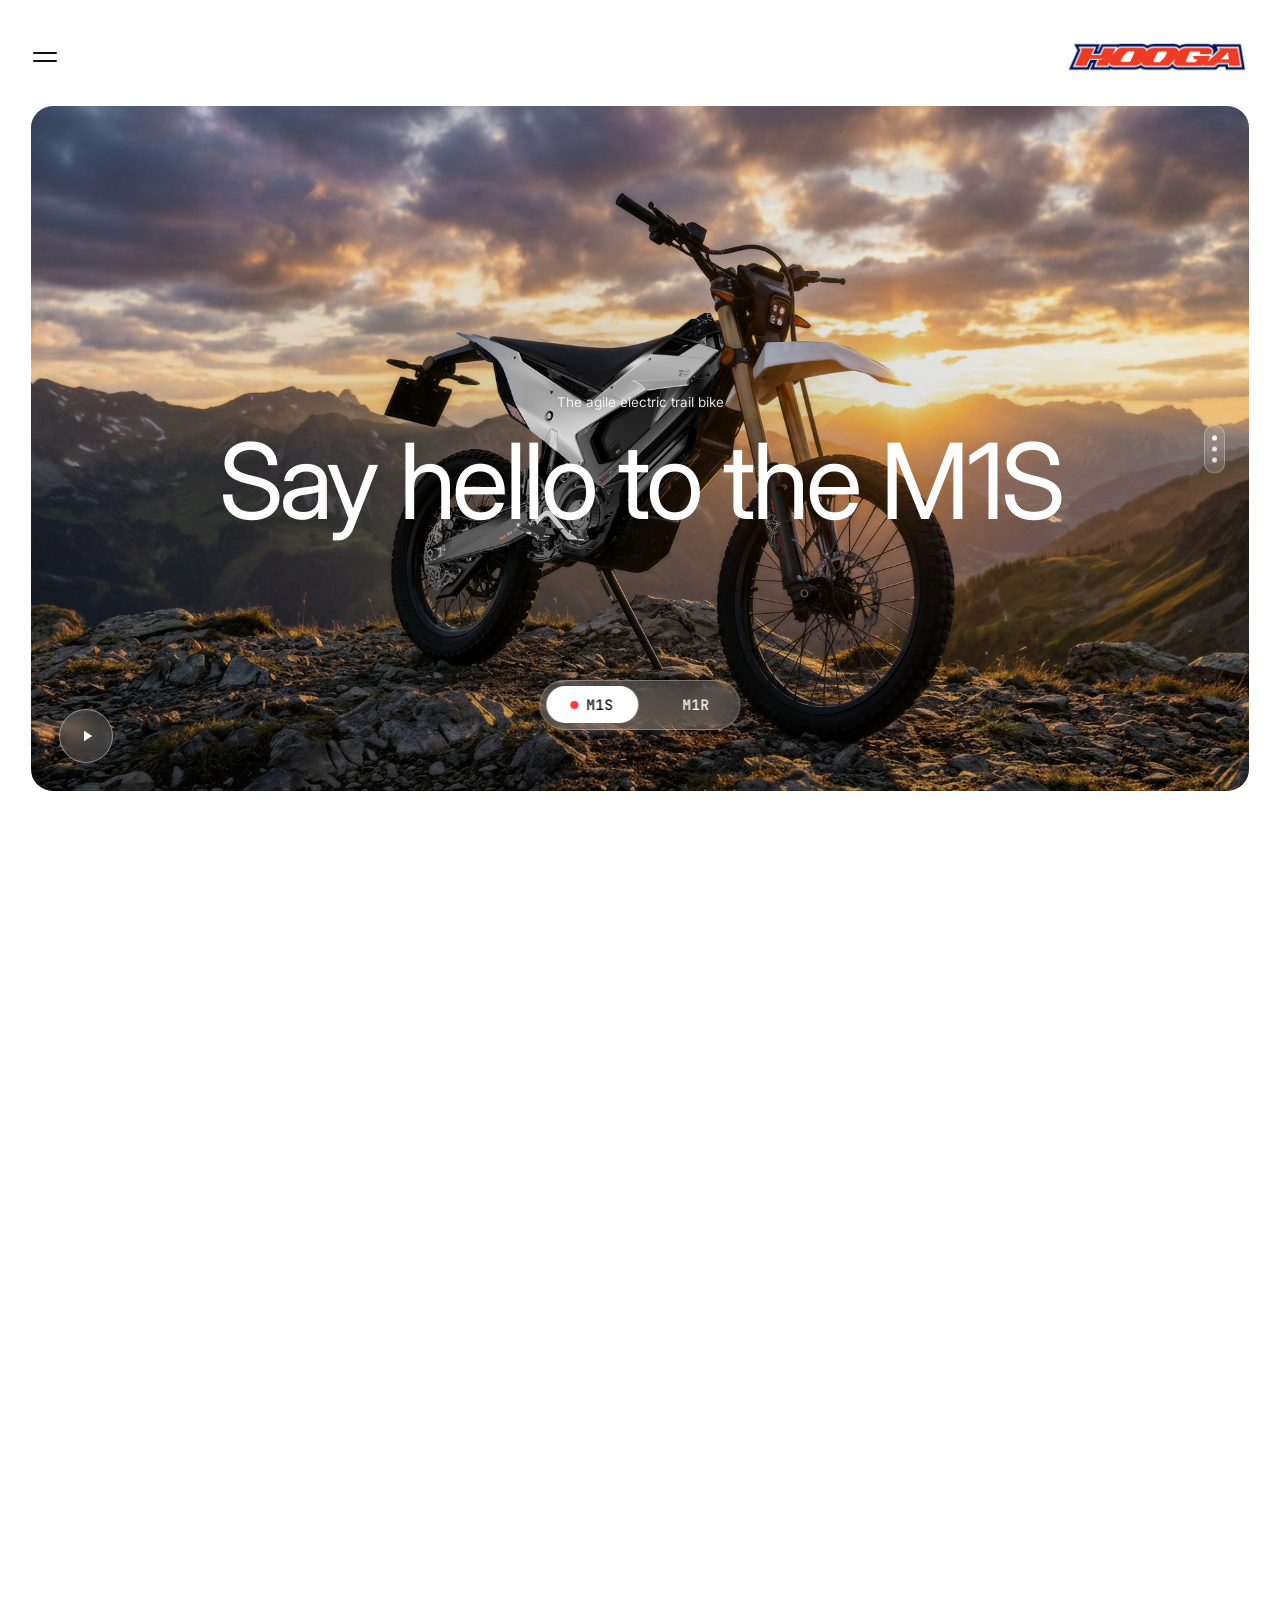
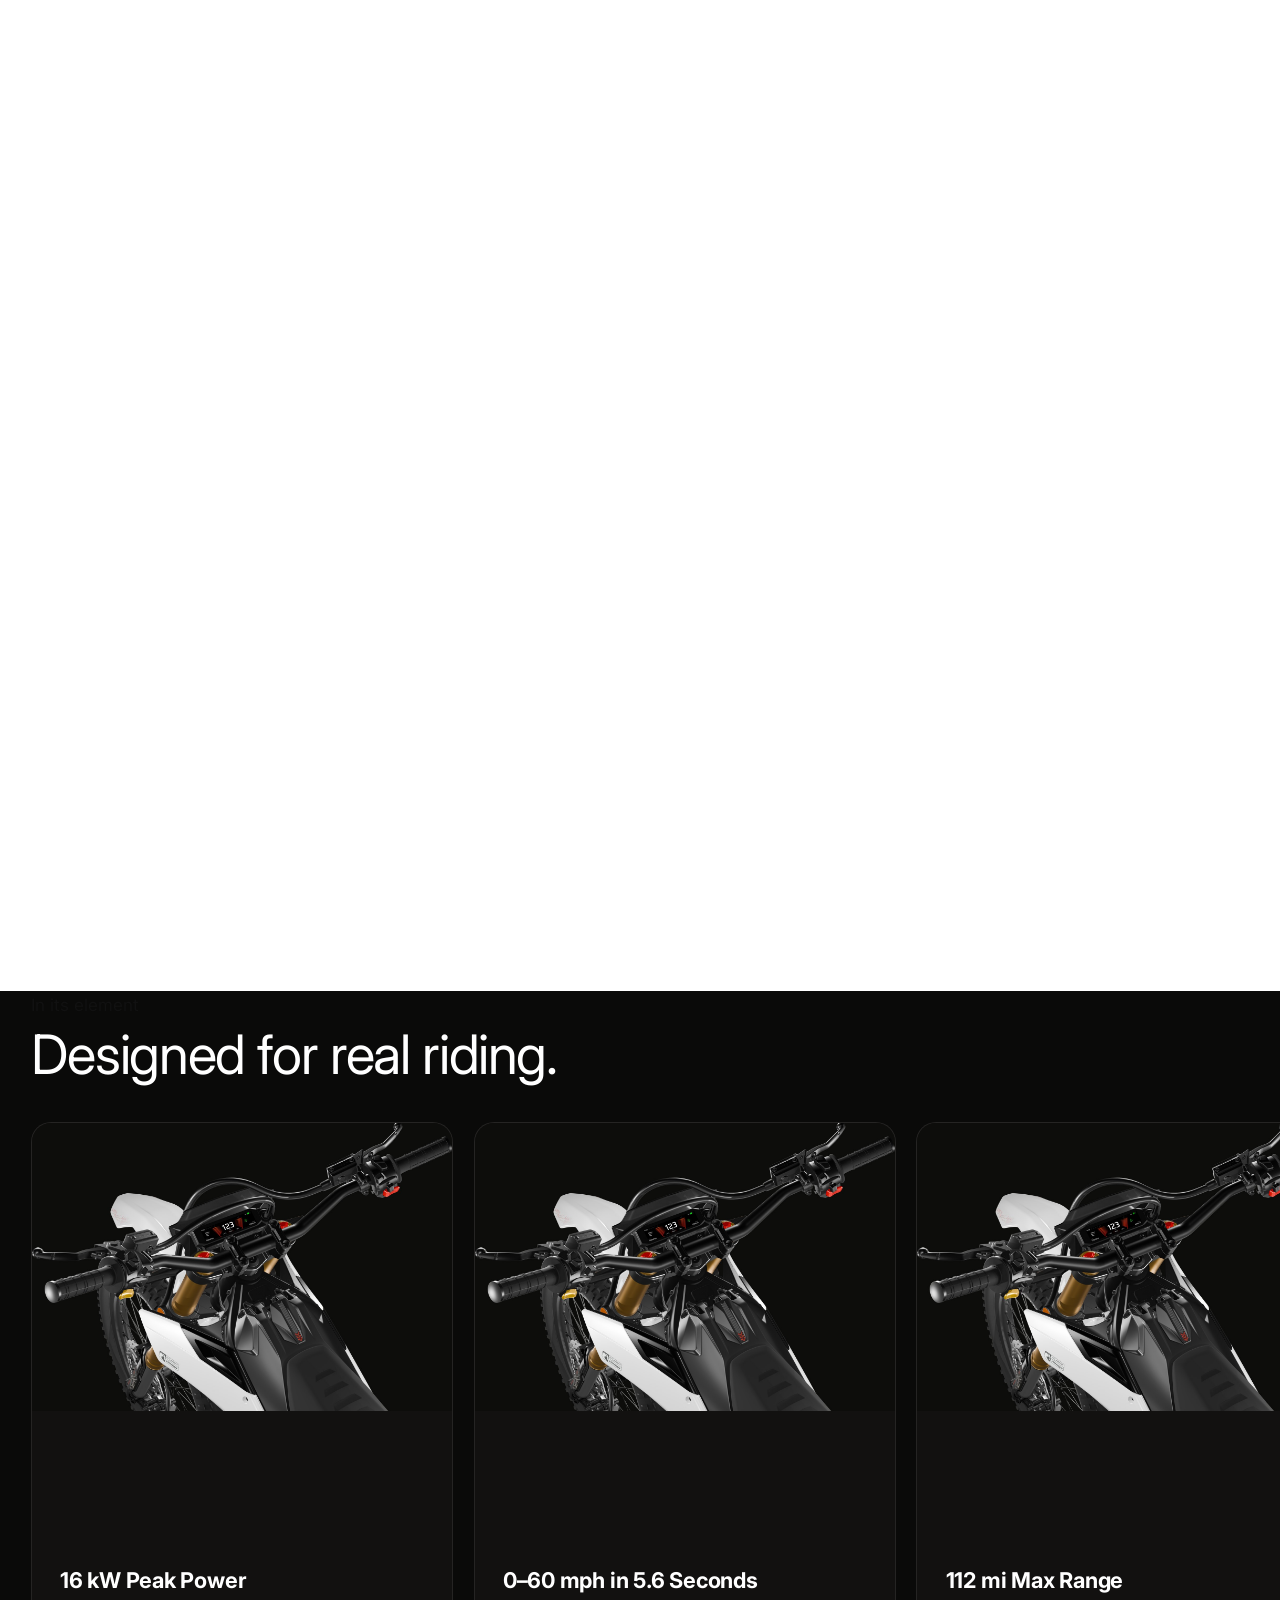
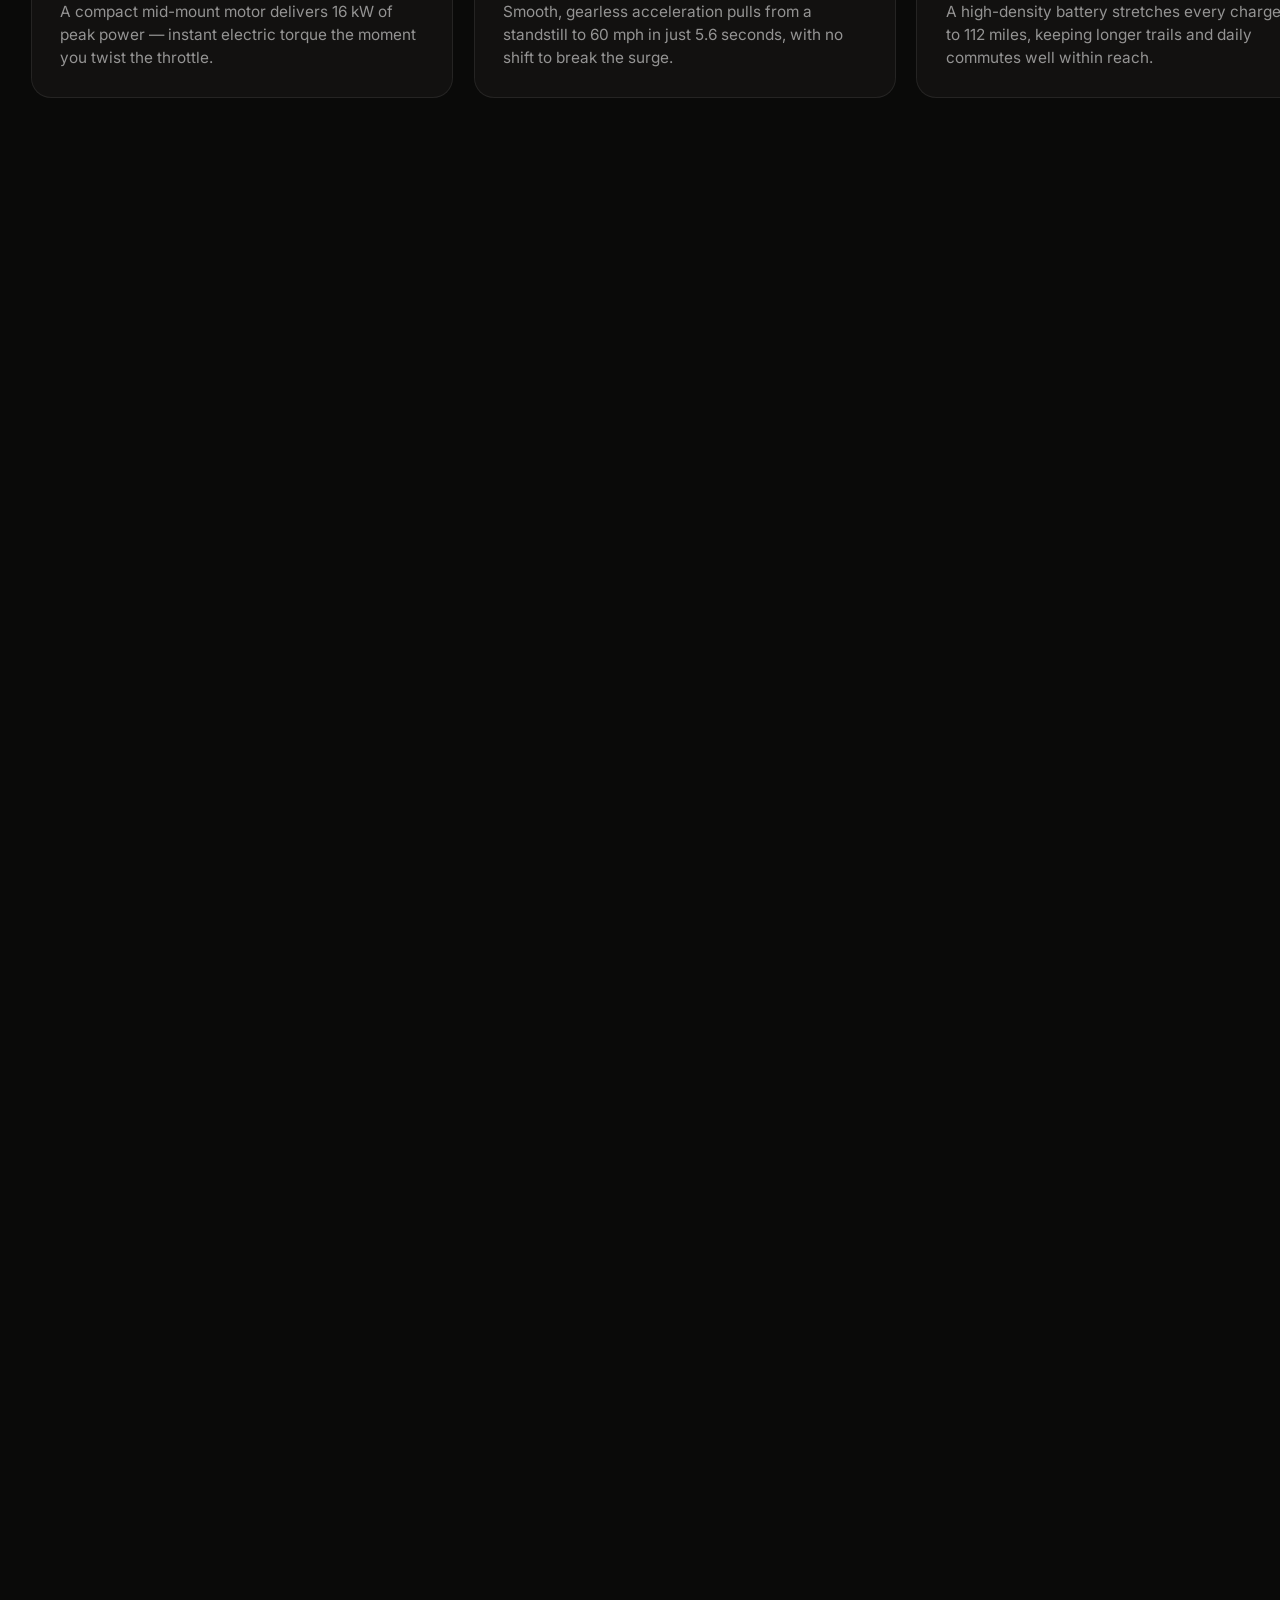
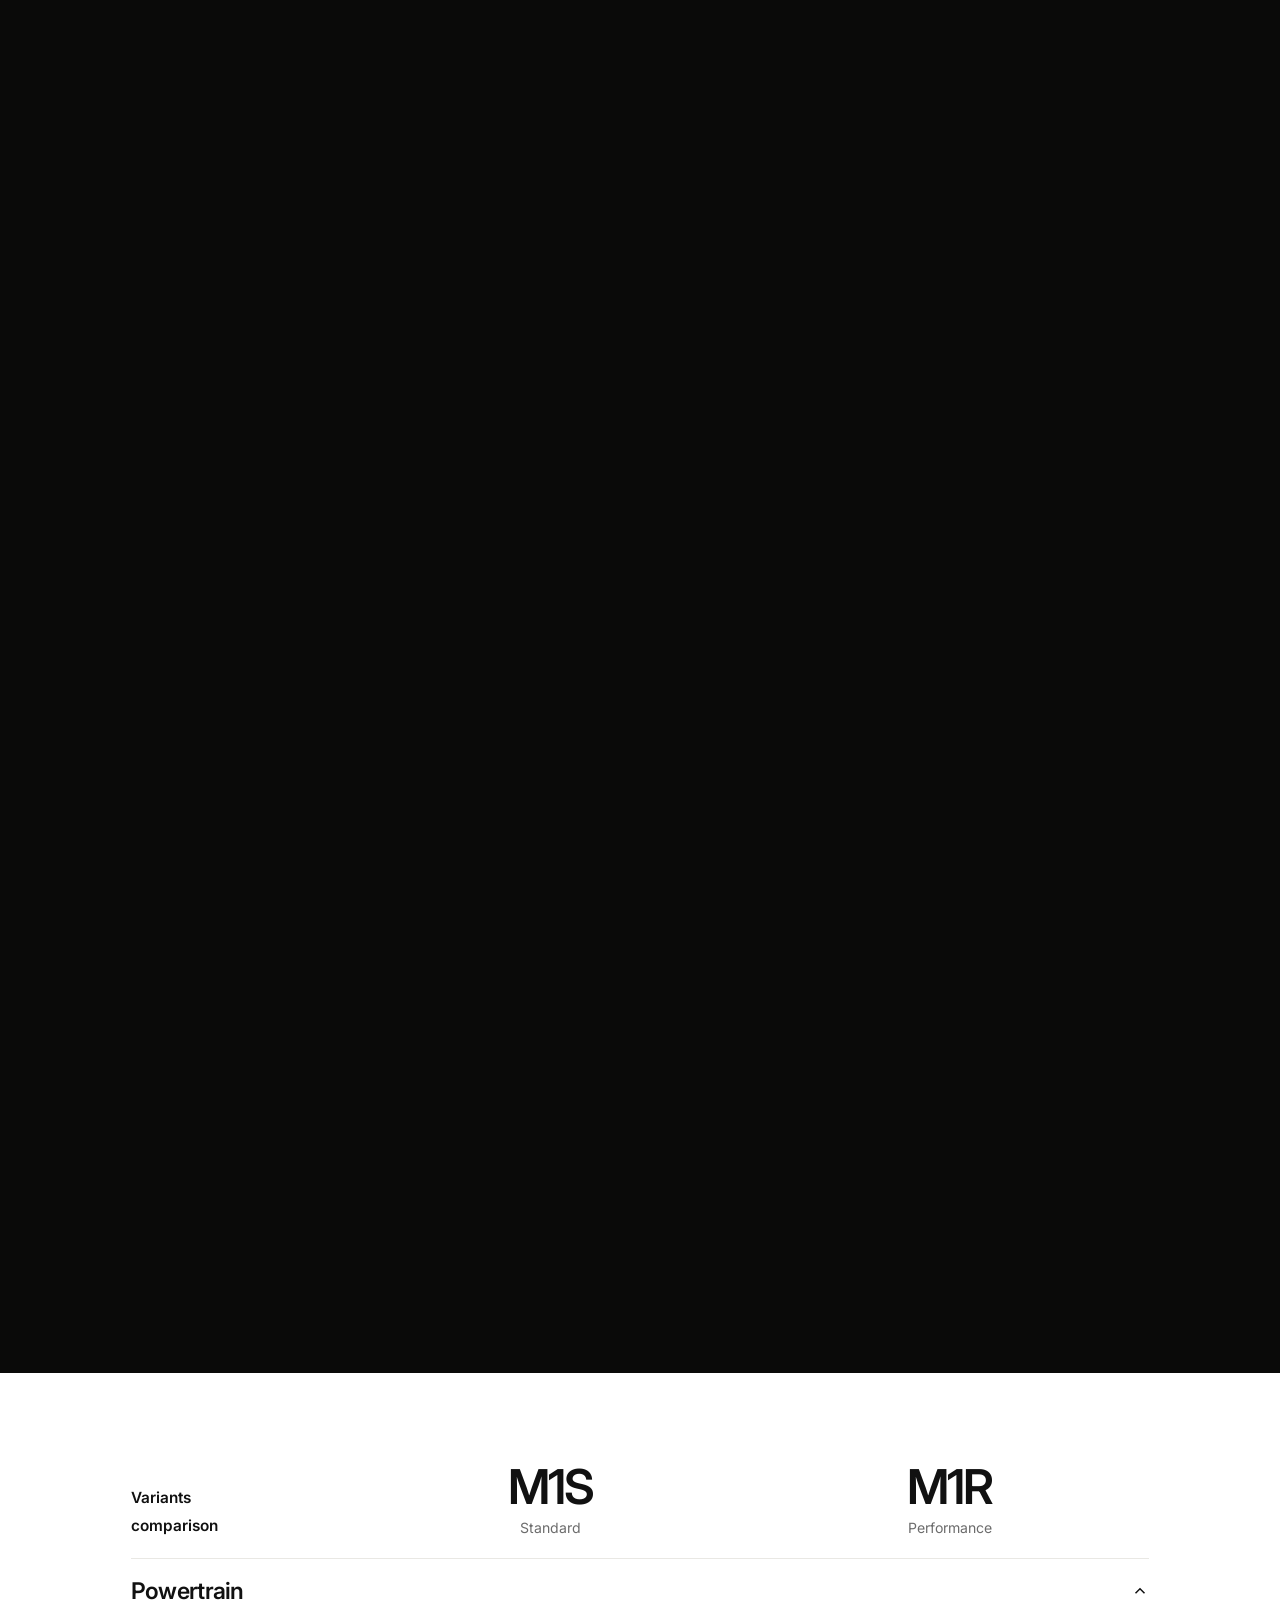
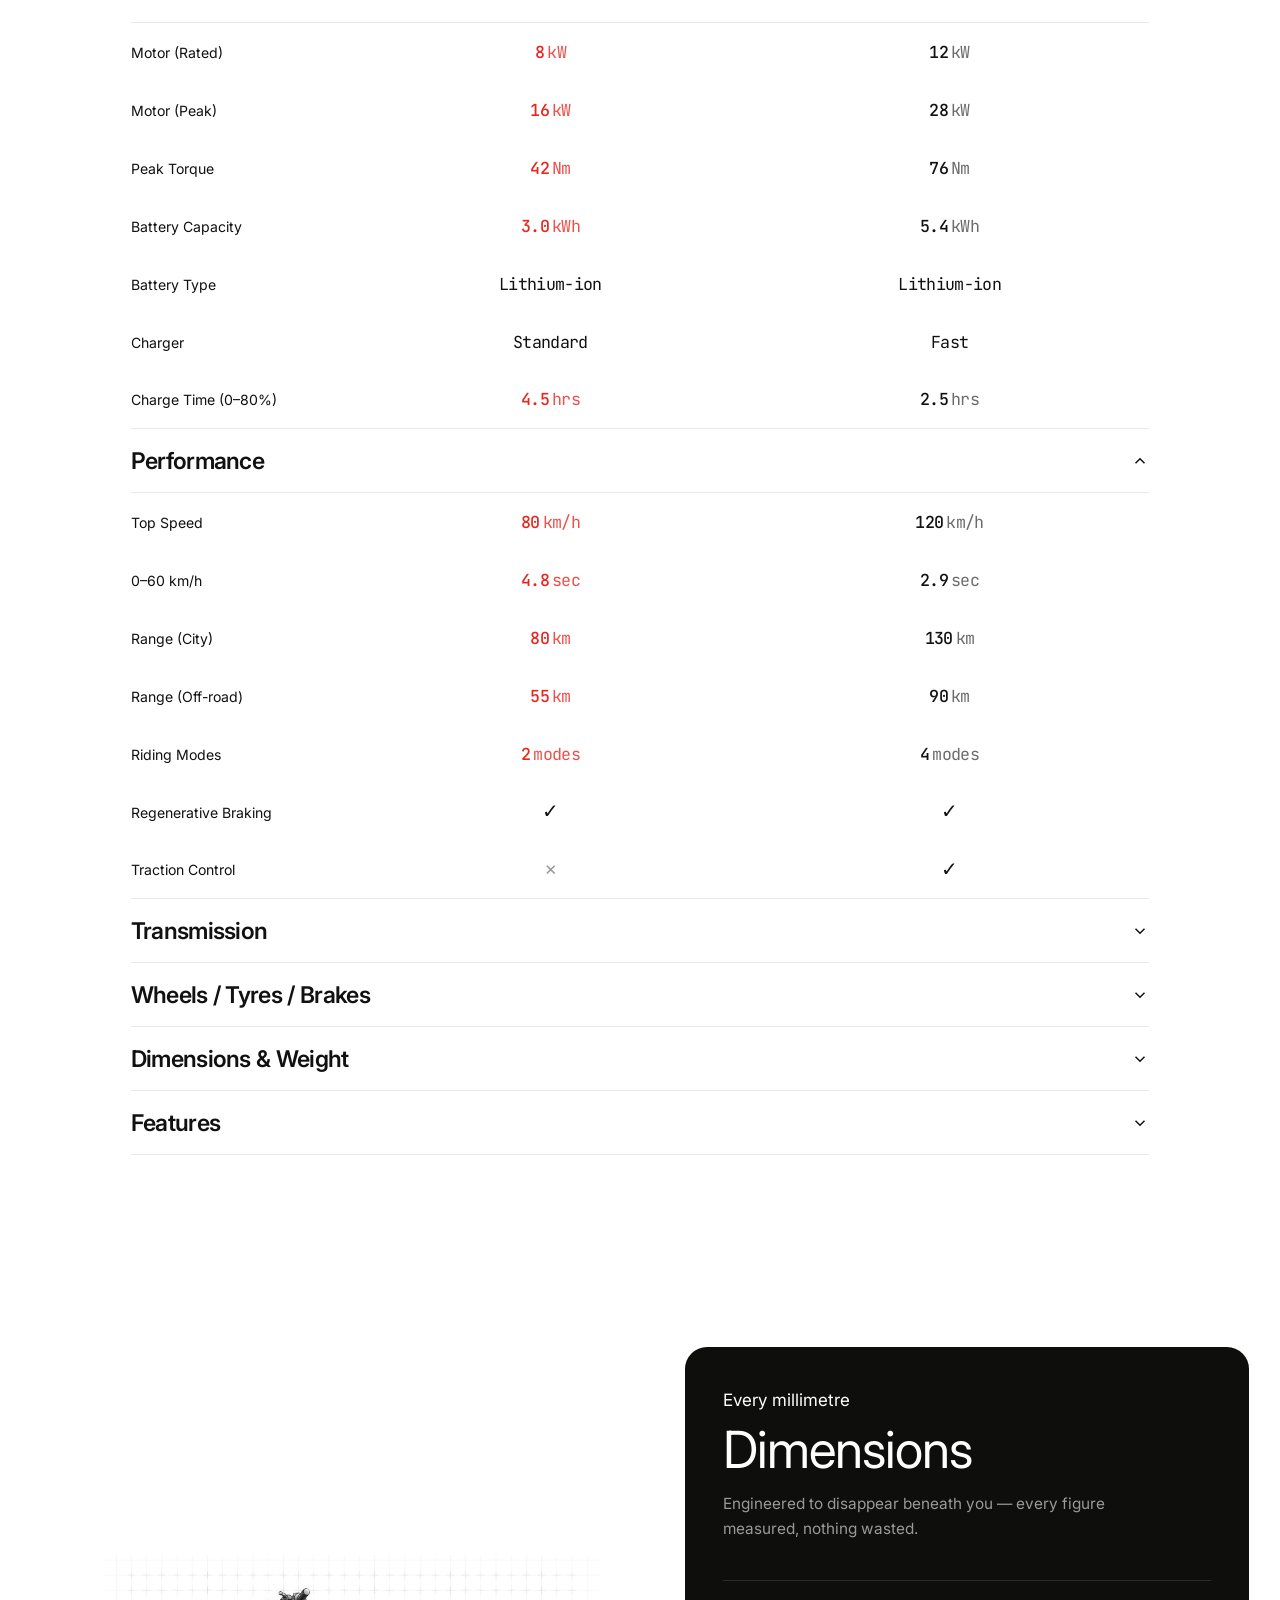
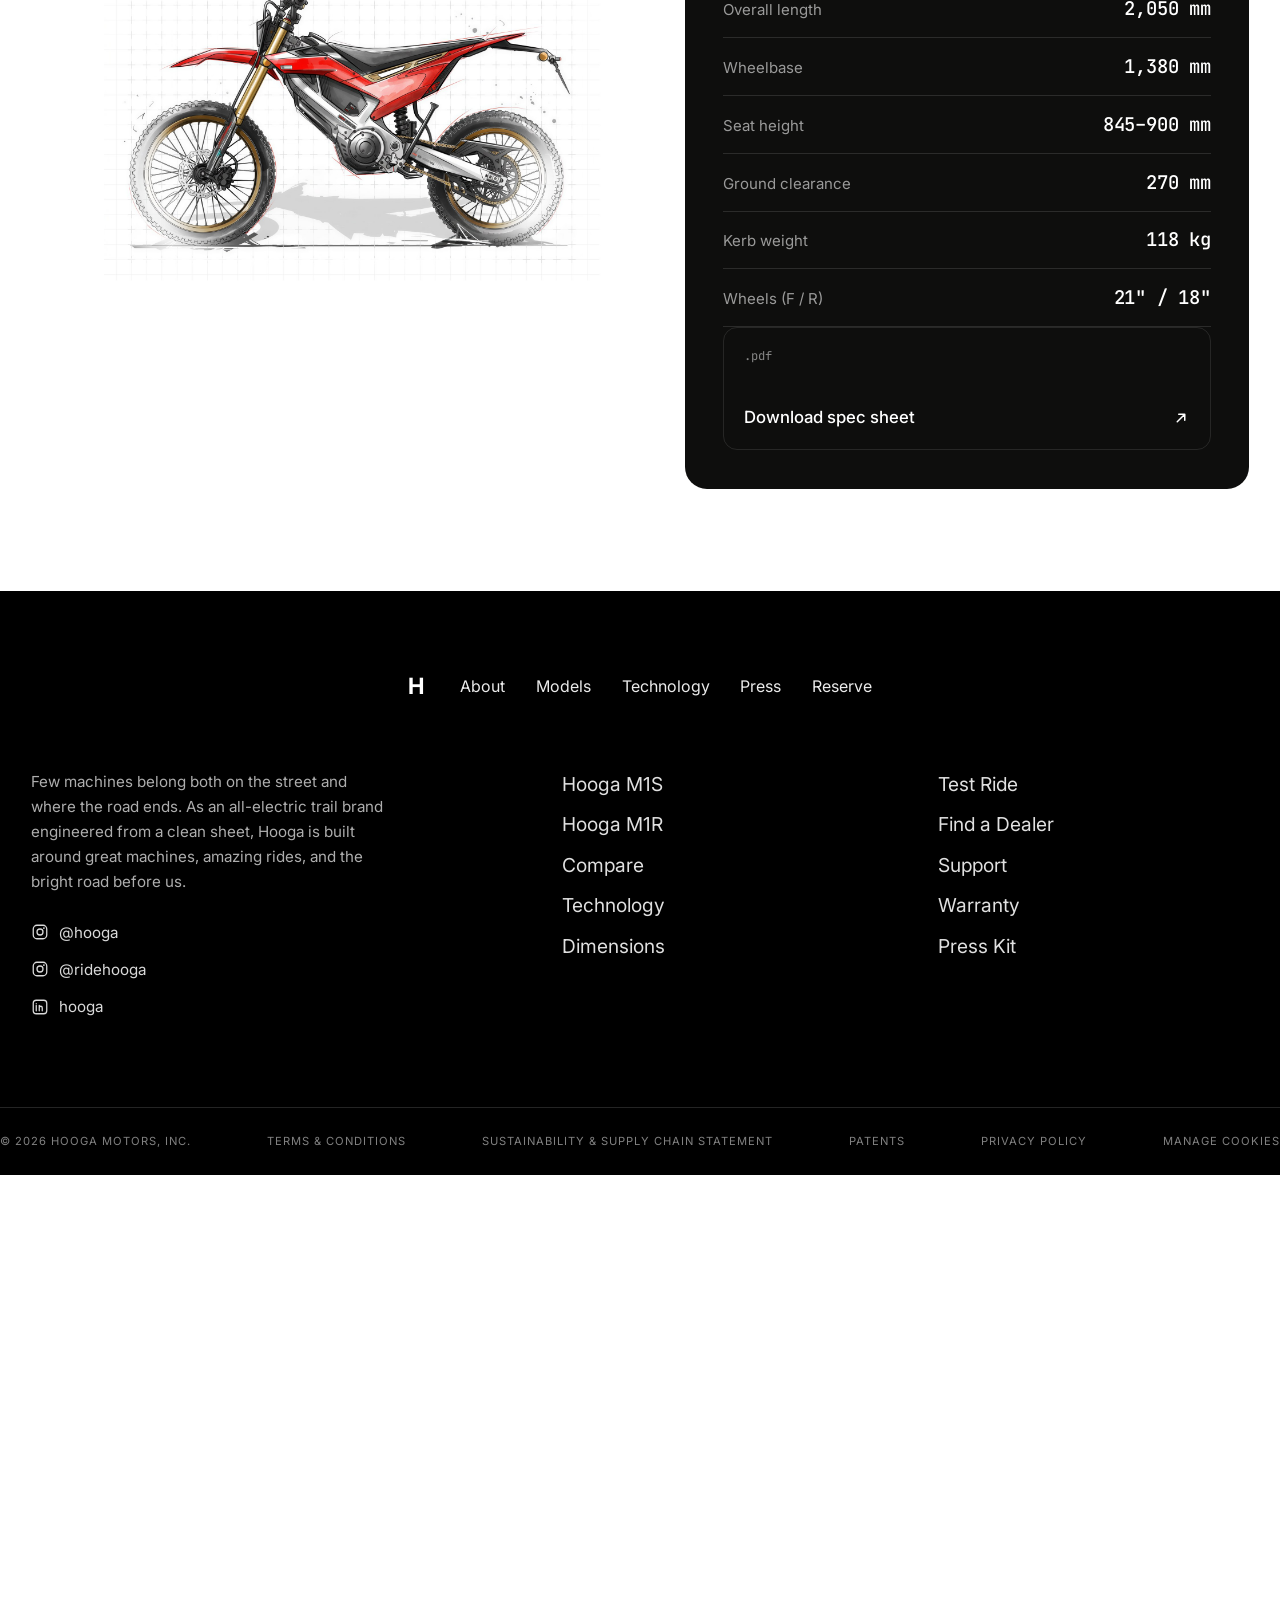
==== commit 97982d8f: "Swap footer image to riders action shot; simplify switcher indicator - Footer: replace background wi" ====
--- a/index.html
+++ b/index.html
@@ -9,7 +9,7 @@
   <link rel="preconnect" href="https://fonts.googleapis.com" />
   <link rel="preconnect" href="https://fonts.gstatic.com" crossorigin />
   <link href="https://fonts.googleapis.com/css2?family=Inter:wght@300;400;500;600&family=JetBrains+Mono:wght@400;500&display=swap" rel="stylesheet" />
-  <link rel="stylesheet" href="css/styles.css?v=6" />
+  <link rel="stylesheet" href="css/styles.css?v=7" />
   <link rel="icon" href="data:image/svg+xml,%3Csvg xmlns='http://www.w3.org/2000/svg' viewBox='0 0 32 32'%3E%3Crect width='32' height='32' rx='9' fill='%23111'/%3E%3Ctext x='16' y='23' font-size='19' text-anchor='middle' fill='%23fff' font-family='Arial'%3EH%3C/text%3E%3C/svg%3E" />
 </head>
 <body>
@@ -373,7 +373,7 @@
   <!-- pinned image band — revealed as .page scrolls up over it -->
   <div class="footer-mark" id="footerMark">
     <div class="footer-bg" id="footerBg">
-      <img src="assets/footer.jpg?v=2" alt="Hooga riders crossing the desert at sunset" />
+      <img src="assets/footer.jpg?v=3" alt="Two Hooga riders powering through the desert, kicking up dust" />
       <div class="footer-overlay"></div>
     </div>
     <div class="container">
--- a/css/styles.css
+++ b/css/styles.css
@@ -157,25 +157,15 @@
   background: transparent; margin-right: 8px; /* reserved on both tabs → no width shift */
 }
 .seg-btn.active::before {
-  background: radial-gradient(circle at 50% 42%, #ff8a7e 0%, #ff2d20 55%, #de1206 100%);
-  animation: recBlink 1.5s ease-in-out infinite;
+  background: #ff3b30;
+  animation: recBlink 1.6s ease-in-out infinite;
 }
 @keyframes recBlink {
-  0%, 100% {
-    opacity: 0.6;
-    box-shadow: 0 0 4px 1px rgba(255,45,32,0.7), 0 0 9px 2px rgba(255,45,32,0.45);
-  }
-  50% {
-    opacity: 1;
-    box-shadow:
-      0 0 5px 1px rgba(255,130,110,0.98),
-      0 0 11px 3px rgba(255,45,32,0.95),
-      0 0 19px 5px rgba(255,40,28,0.6),
-      0 0 30px 9px rgba(255,40,28,0.32);
-  }
+  0%, 100% { opacity: 0.45; box-shadow: 0 0 3px 0.5px rgba(255,59,48,0.5); }
+  50%      { opacity: 1;    box-shadow: 0 0 7px 1.5px rgba(255,59,48,0.85); }
 }
 @media (prefers-reduced-motion: reduce) {
-  .seg-btn.active::before { animation: none; opacity: 1; box-shadow: 0 0 10px 3px rgba(255,45,32,0.85); }
+  .seg-btn.active::before { animation: none; opacity: 1; box-shadow: 0 0 5px 1px rgba(255,59,48,0.7); }
 }
 
 .hero-play {
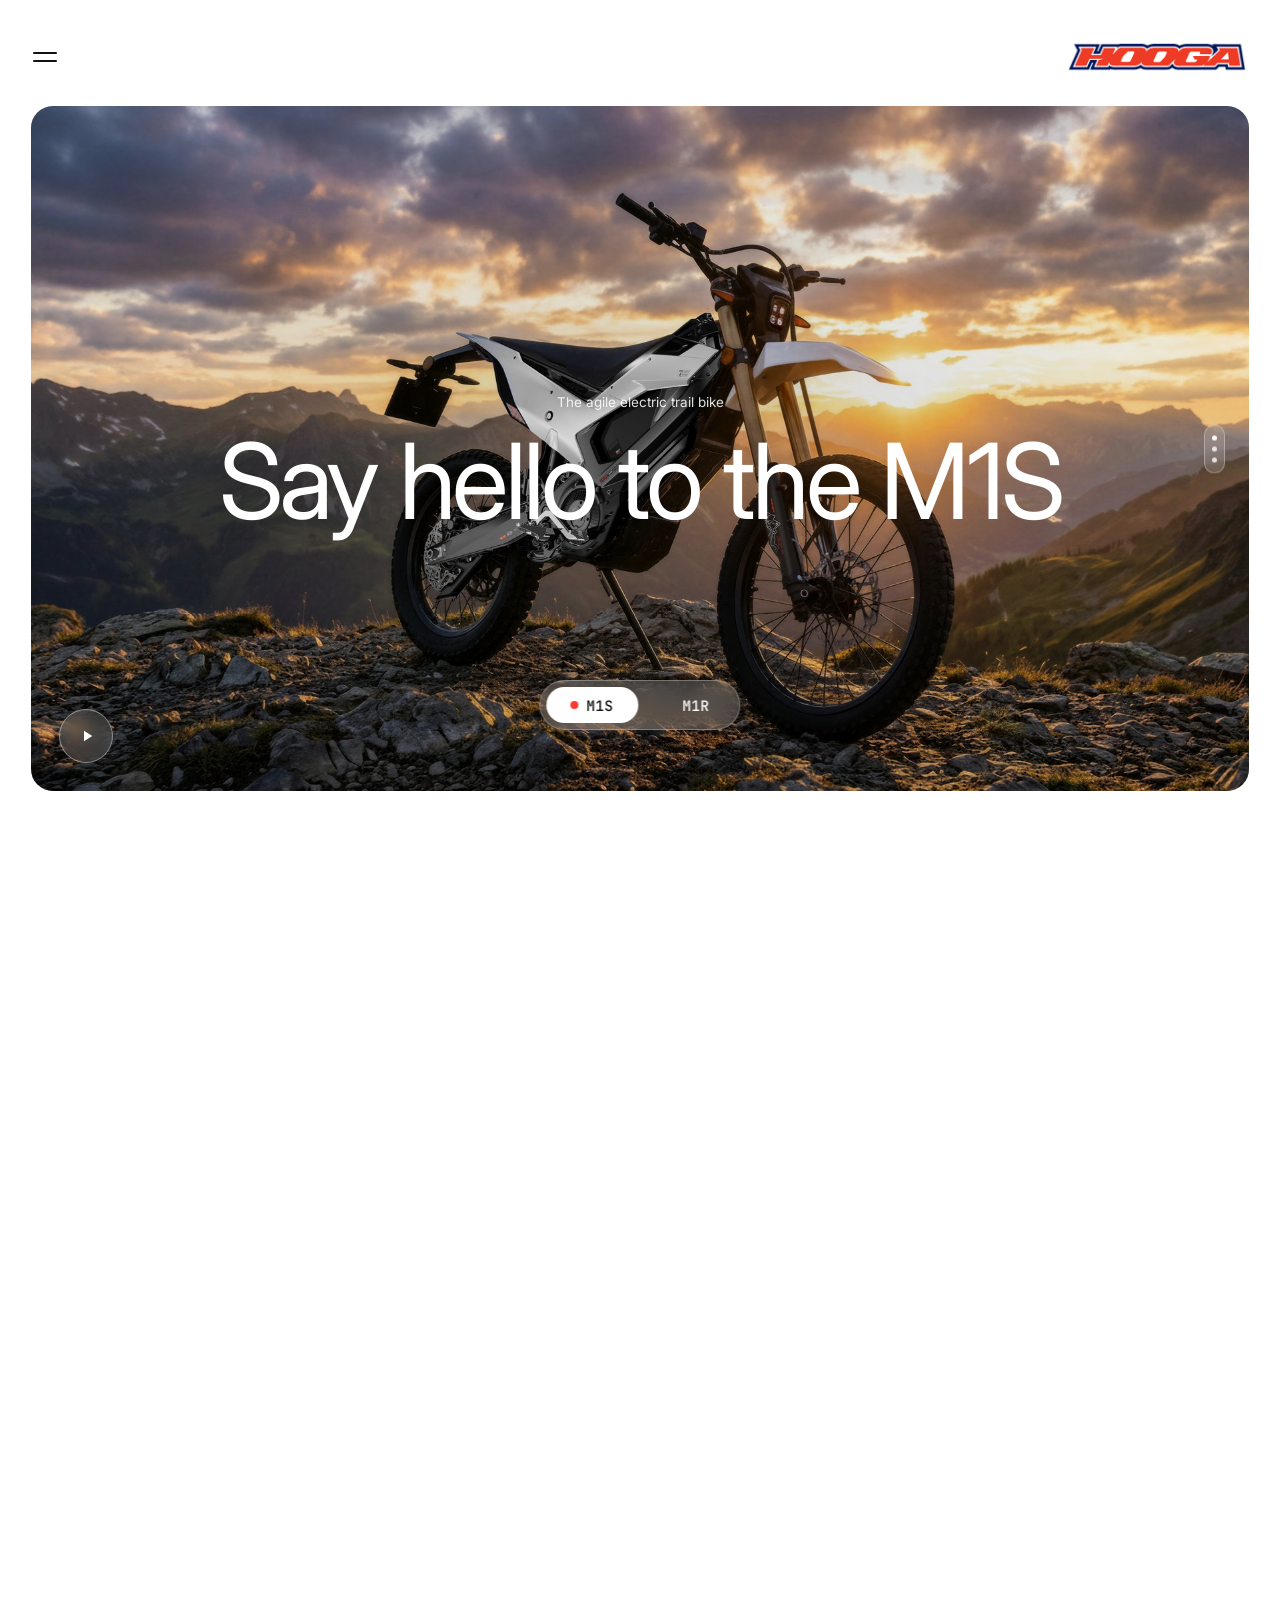
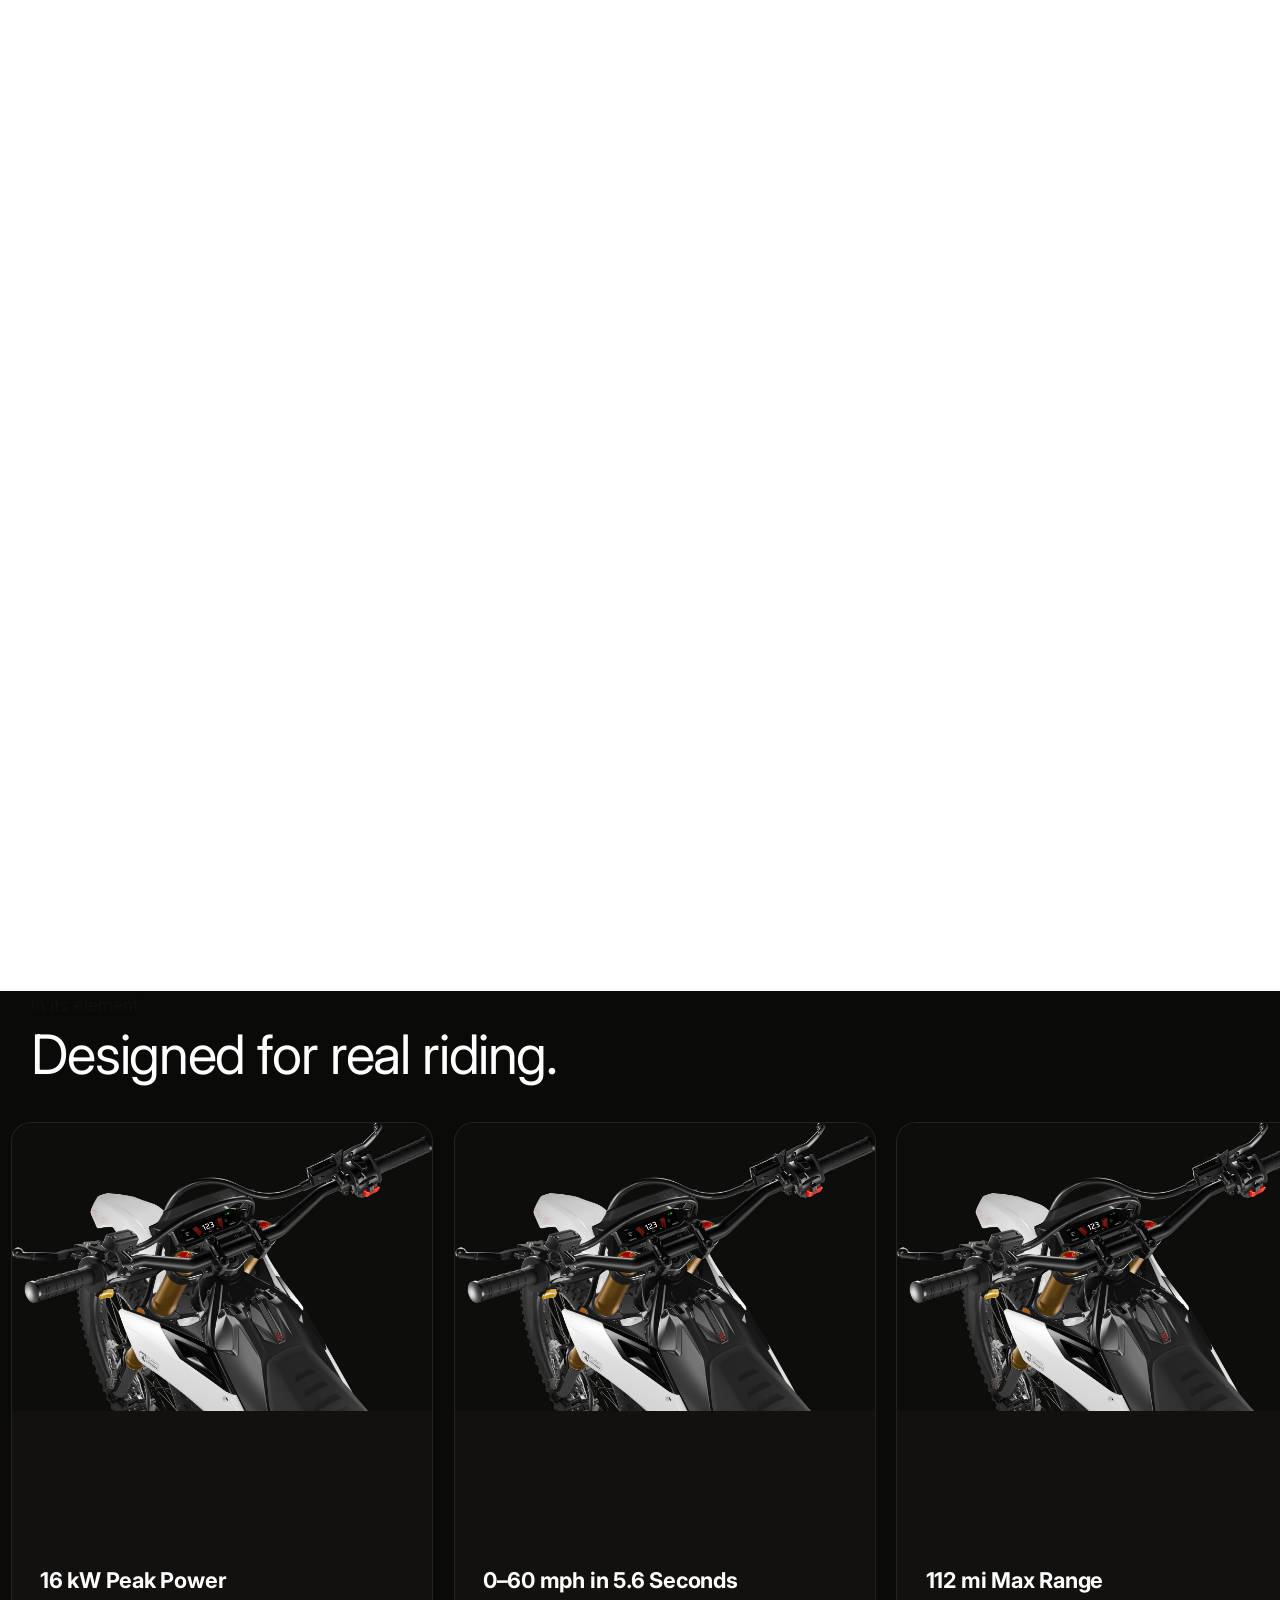
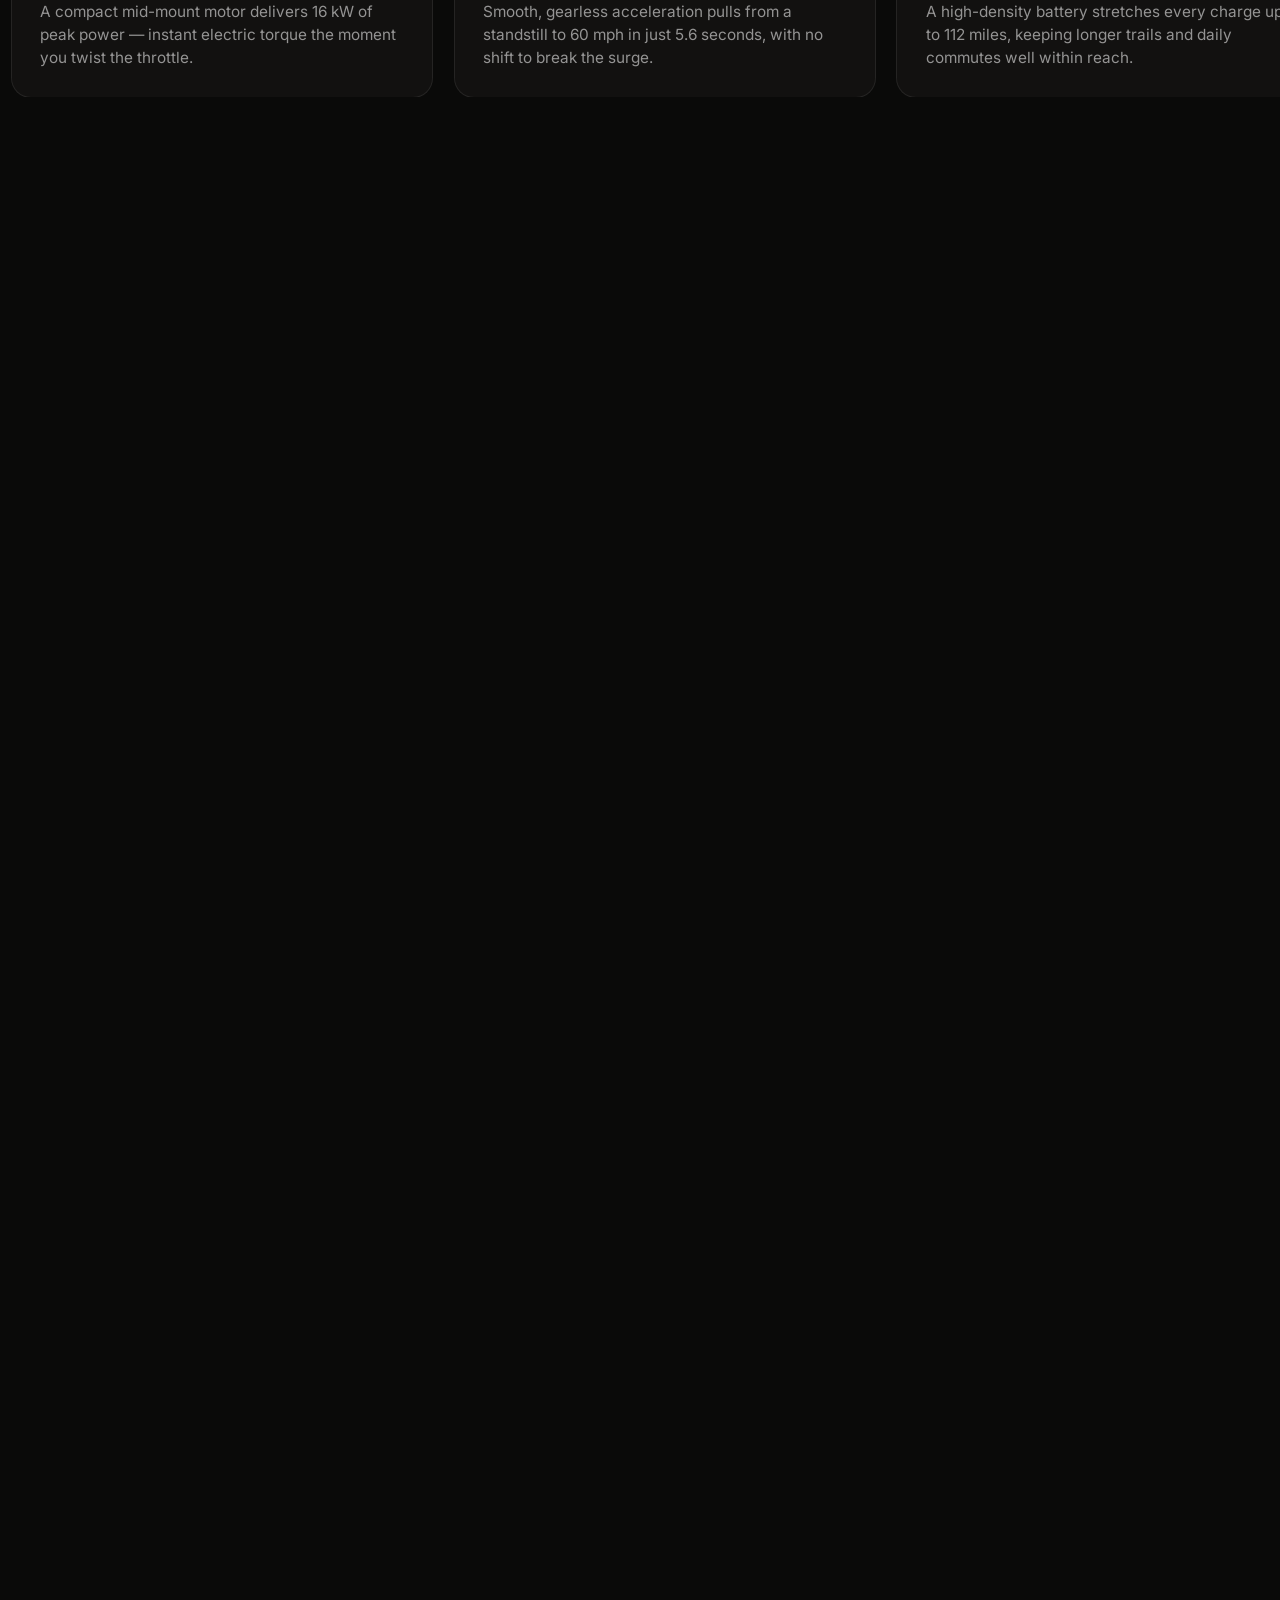
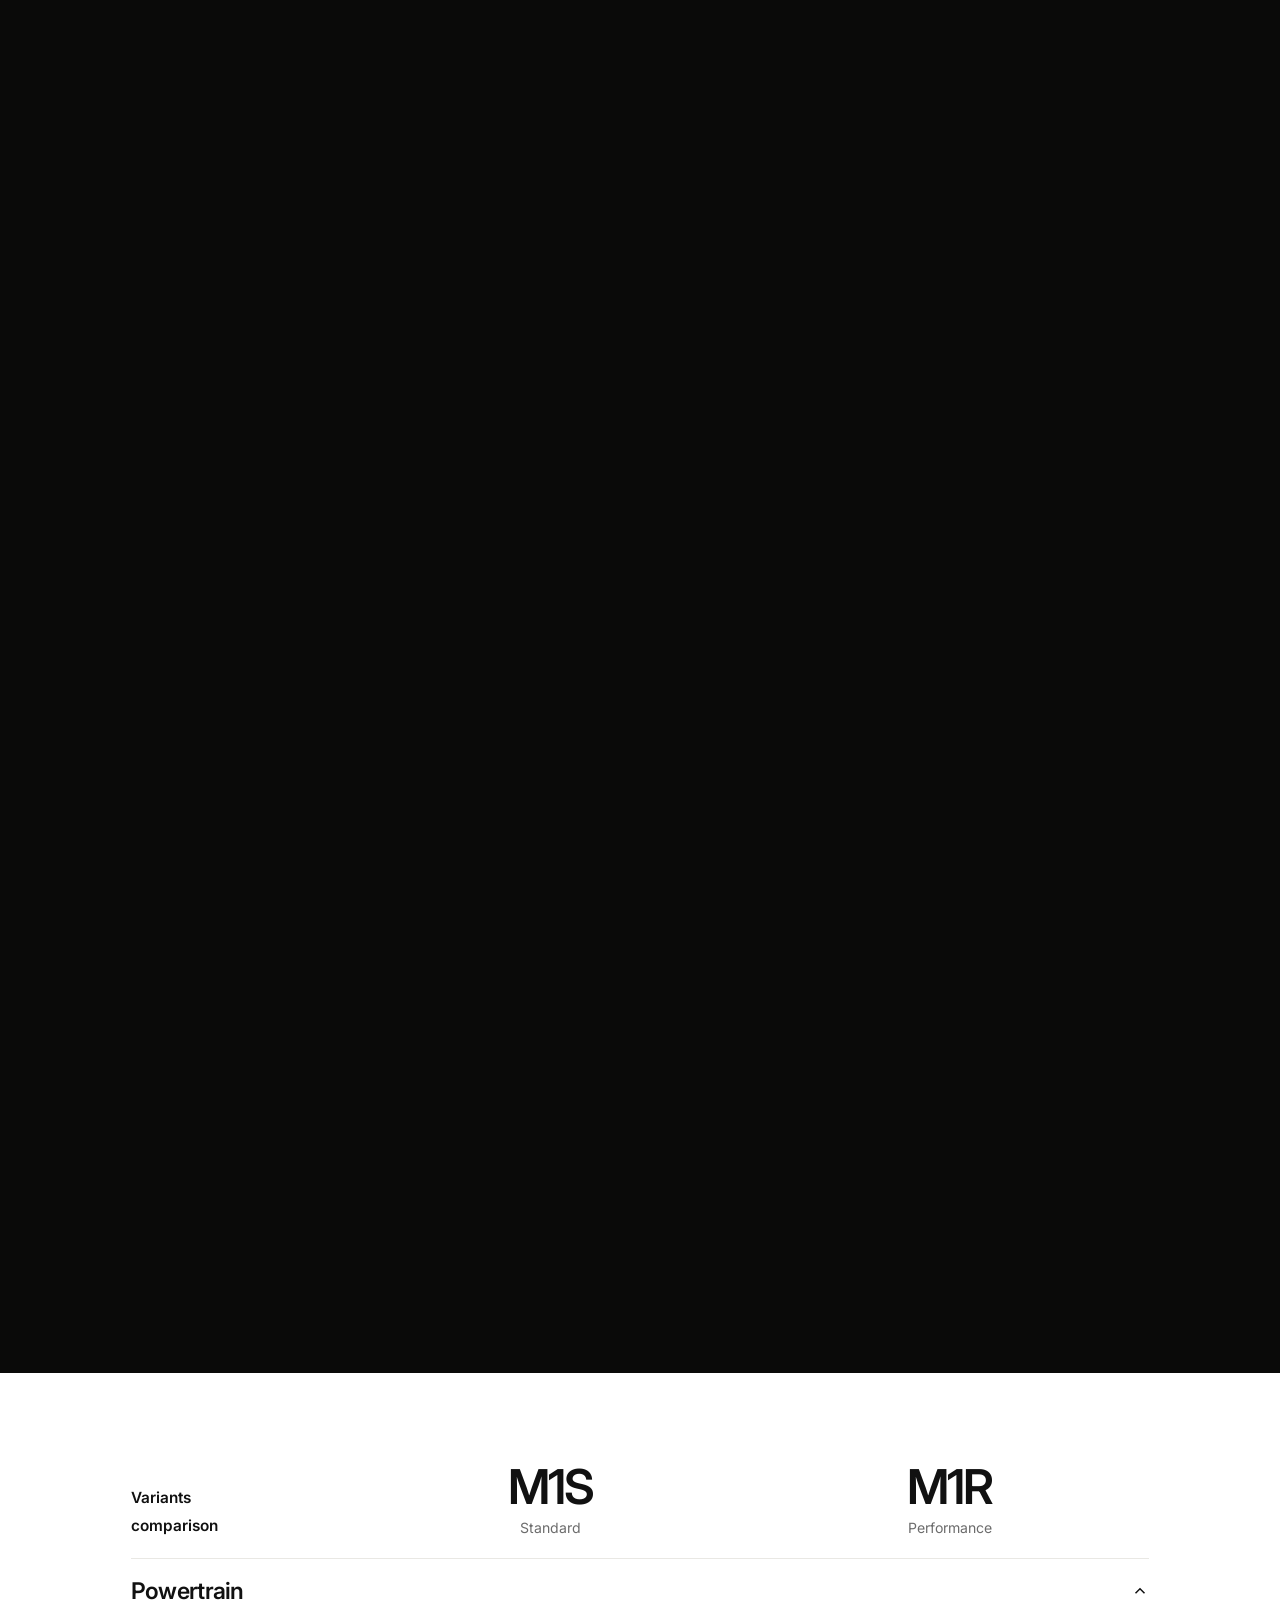
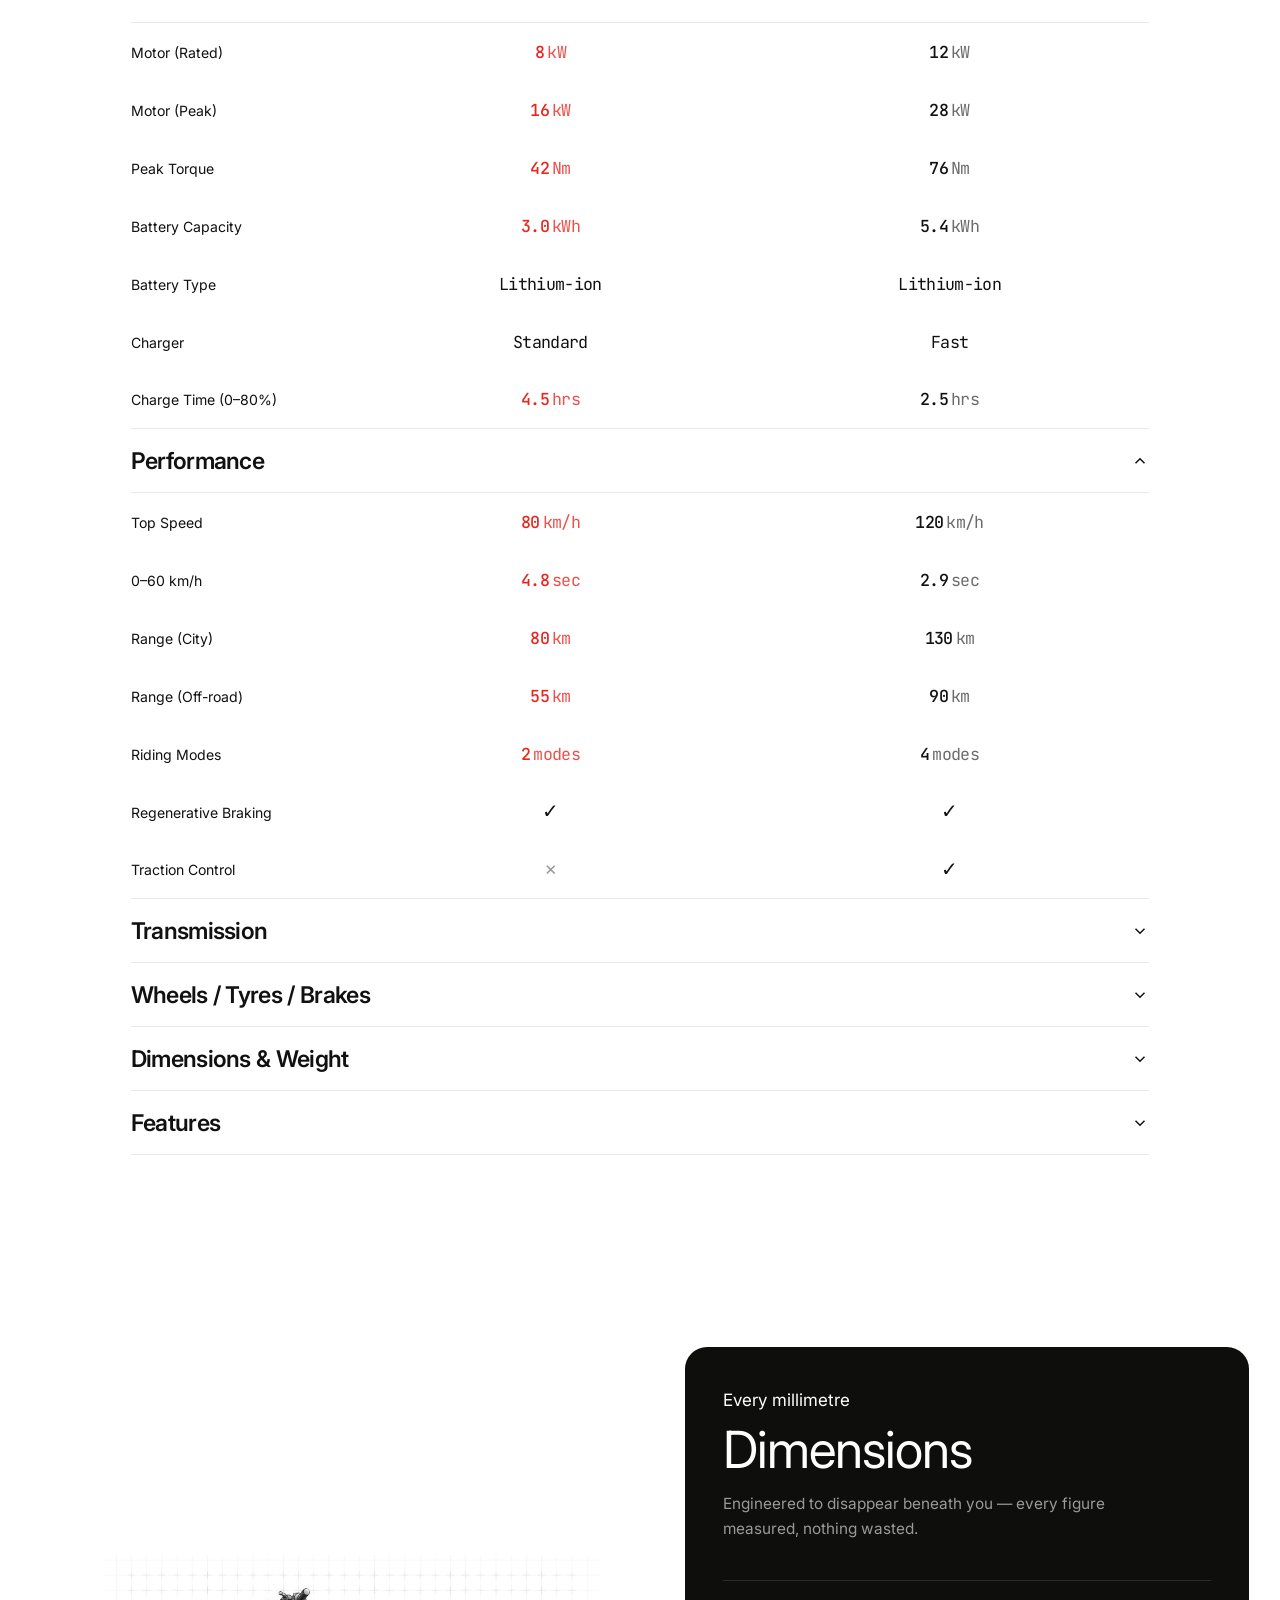
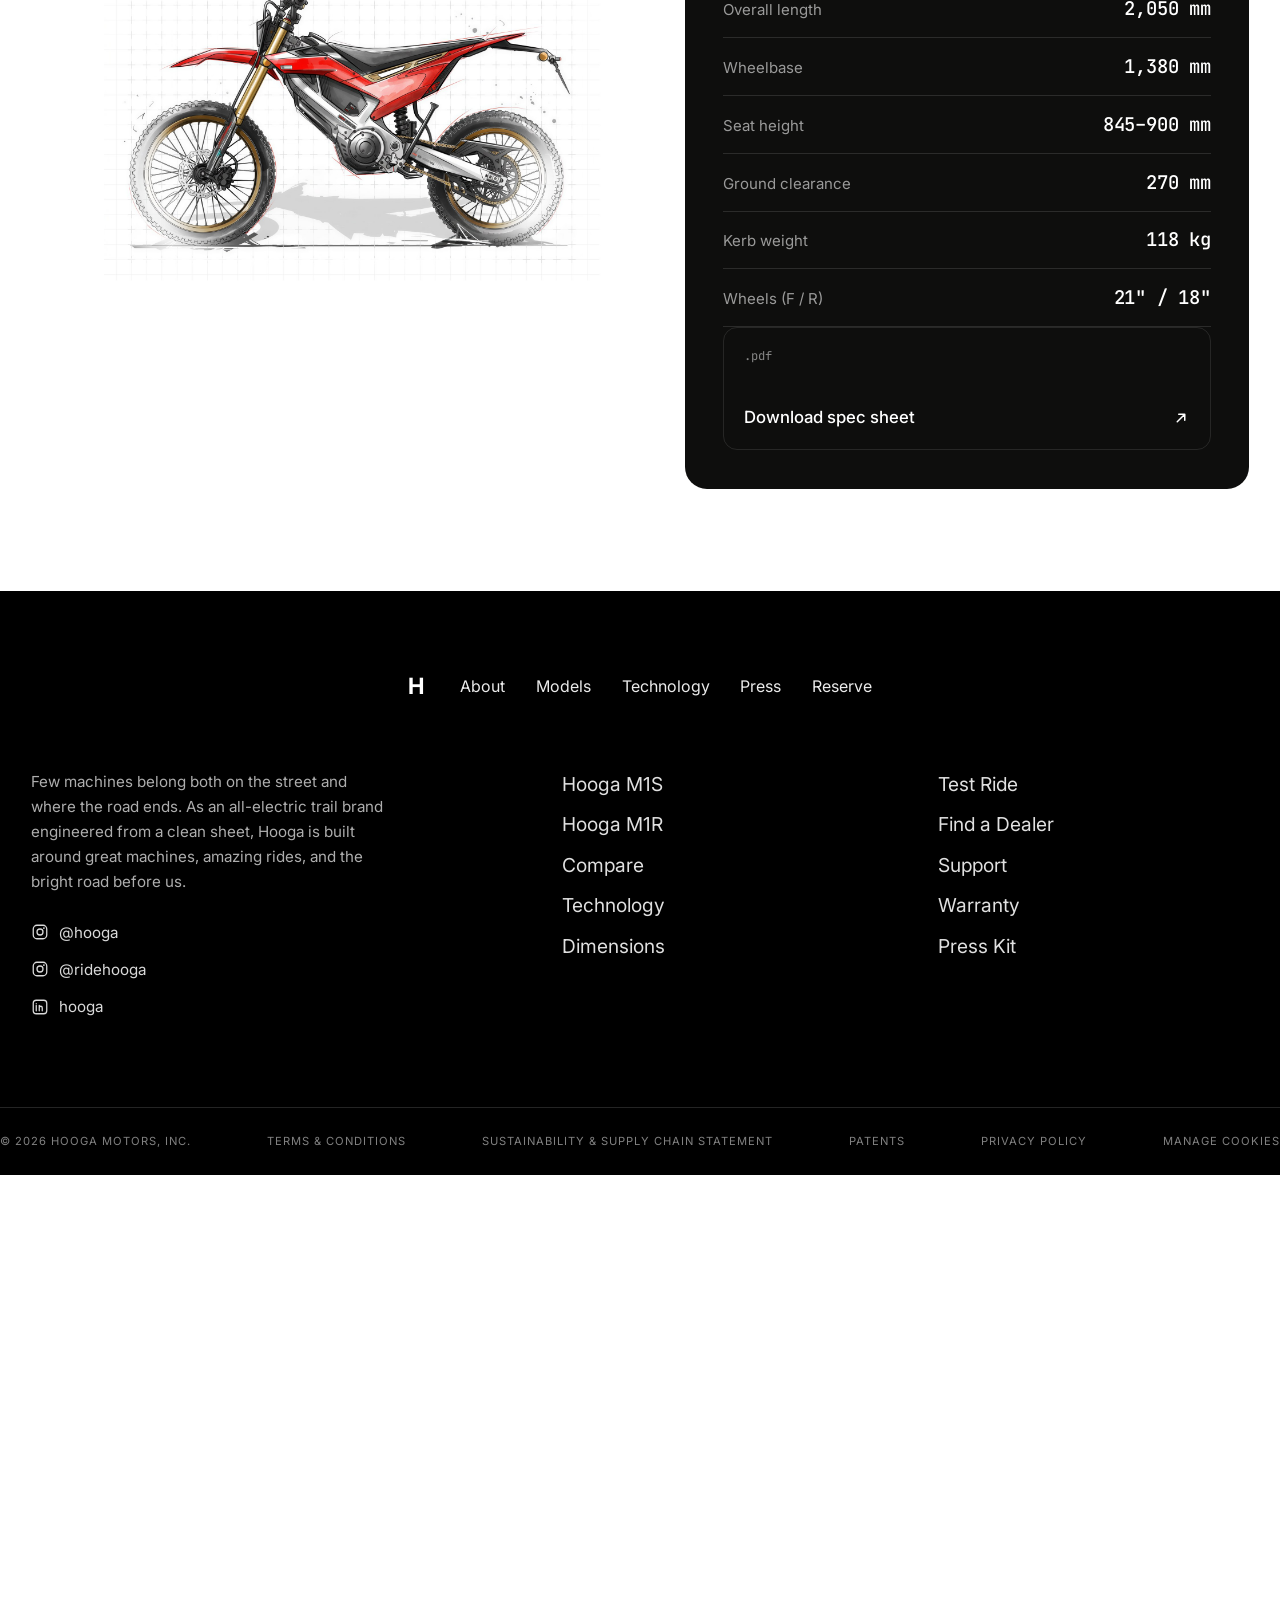
==== commit 0efae1e5: "Cap gallery pin height to viewport; add no-cache headers - Gallery horizontal scroll: never let the " ====
--- a/index.html
+++ b/index.html
@@ -3,6 +3,9 @@
 <head>
   <meta charset="UTF-8" />
   <meta name="viewport" content="width=device-width, initial-scale=1.0" />
+  <meta http-equiv="Cache-Control" content="no-cache, no-store, must-revalidate" />
+  <meta http-equiv="Pragma" content="no-cache" />
+  <meta http-equiv="Expires" content="0" />
   <meta name="description" content="Hooga — the all-electric trail motorcycle. Built different, proven everywhere. Reserve the M1S and M1R." />
   <title>Hooga — Built Different. Proven Everywhere.</title>
 
@@ -389,6 +392,6 @@
   <!-- play toast -->
   <div class="toast" id="toast">Film coming soon 🎬</div>
 
-  <script src="js/main.js?v=4"></script>
+  <script src="js/main.js?v=6"></script>
 </body>
 </html>
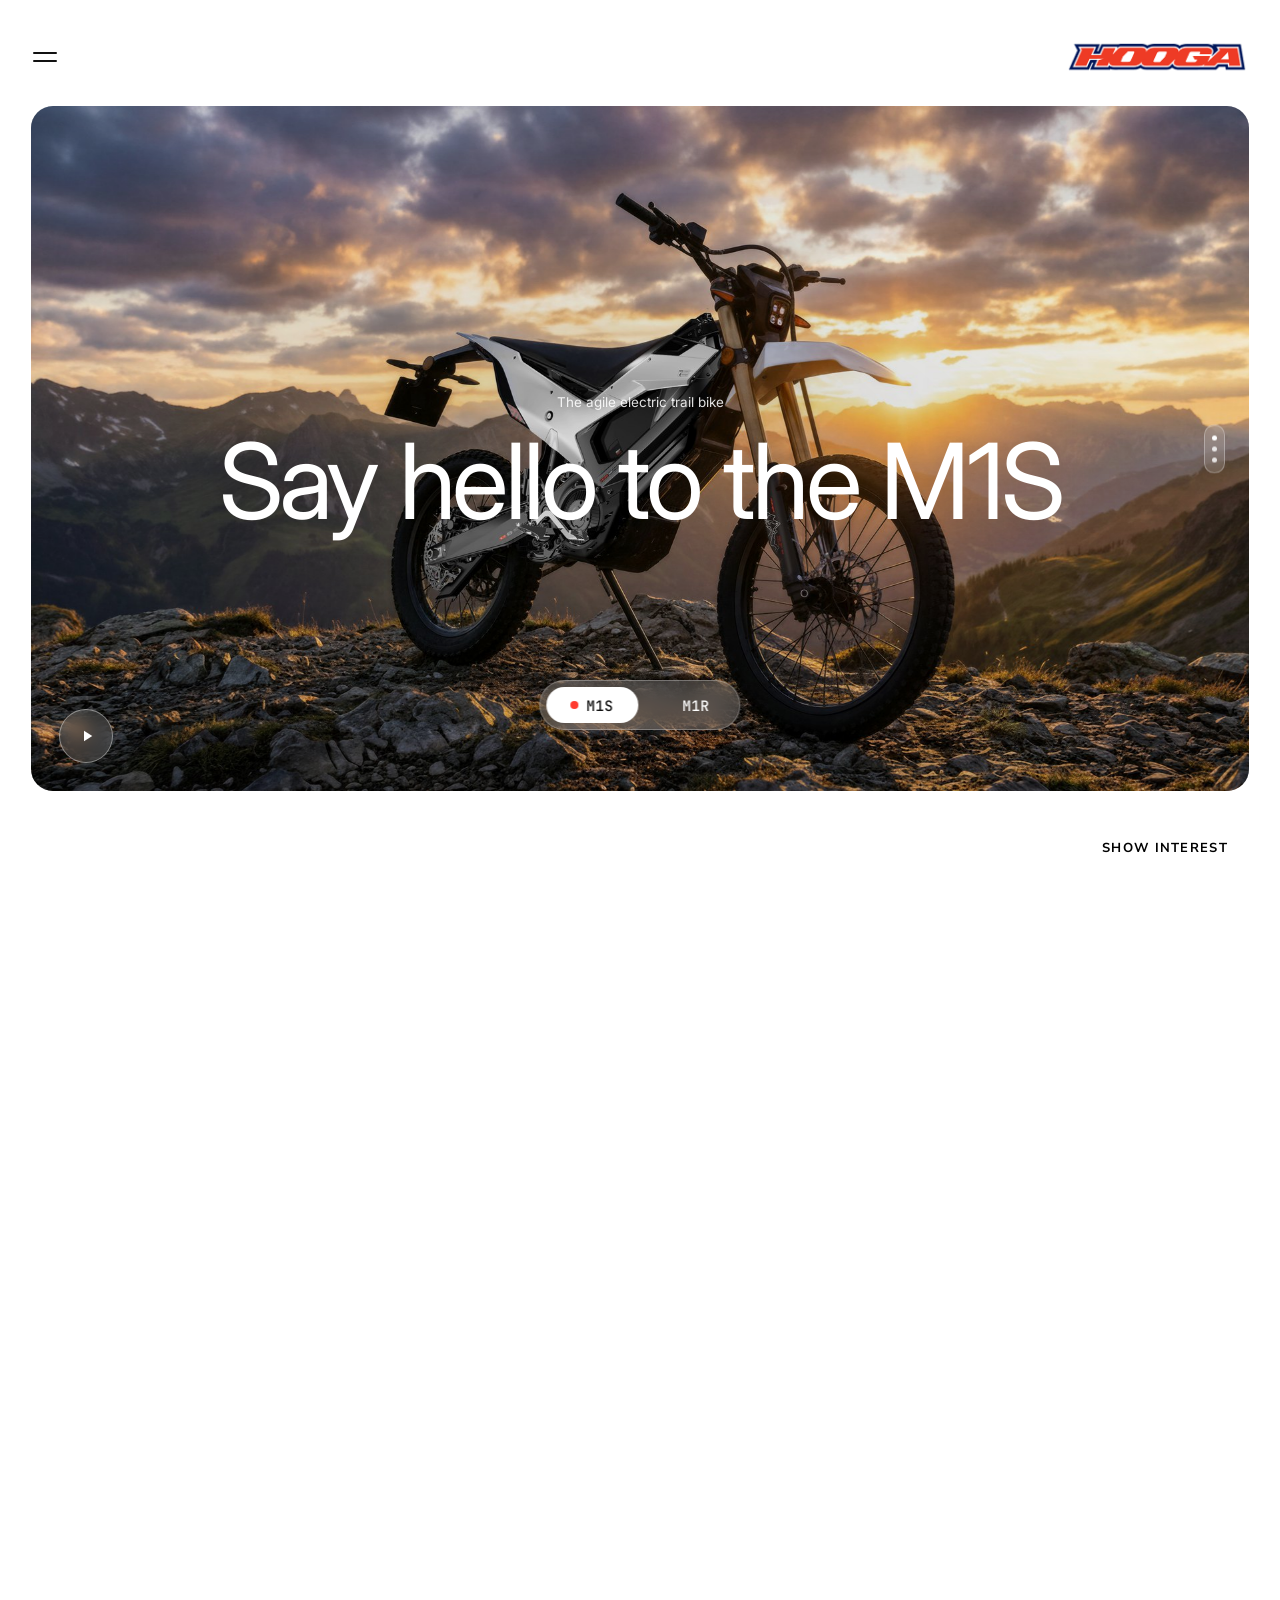
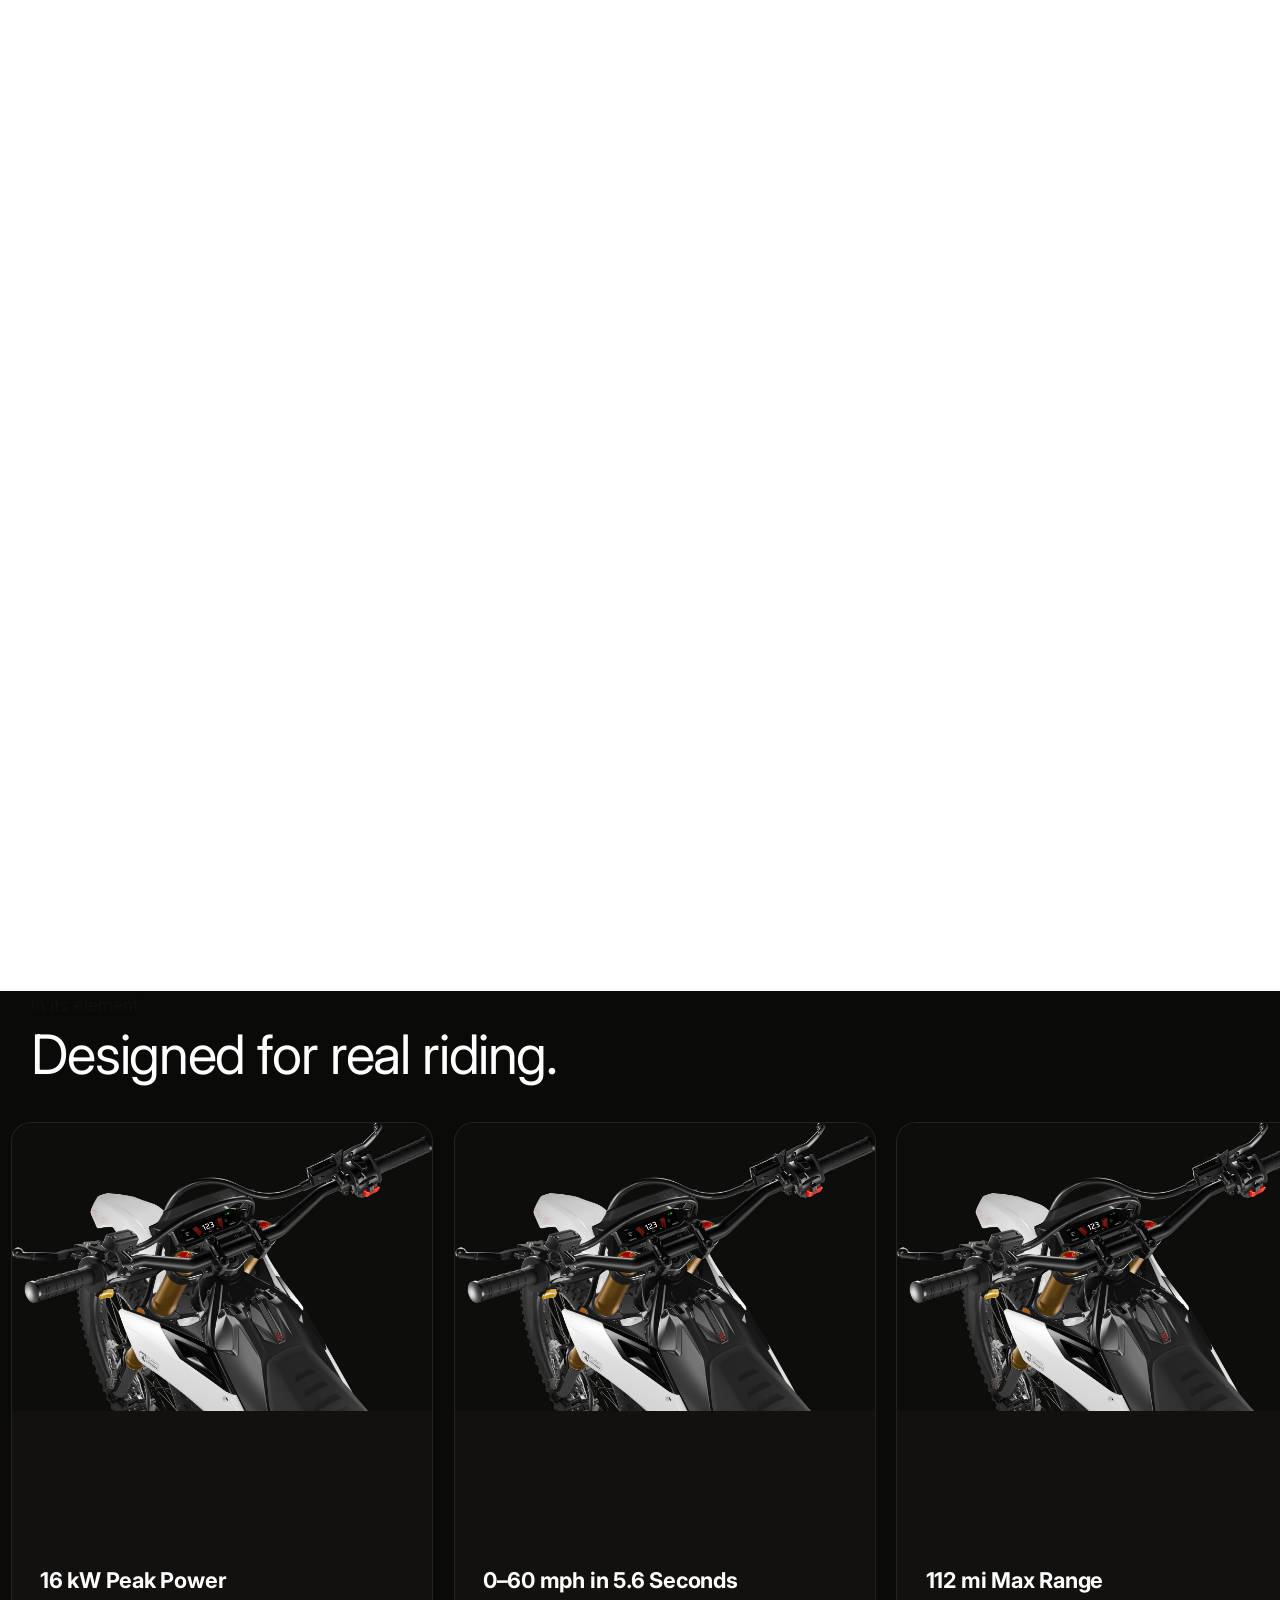
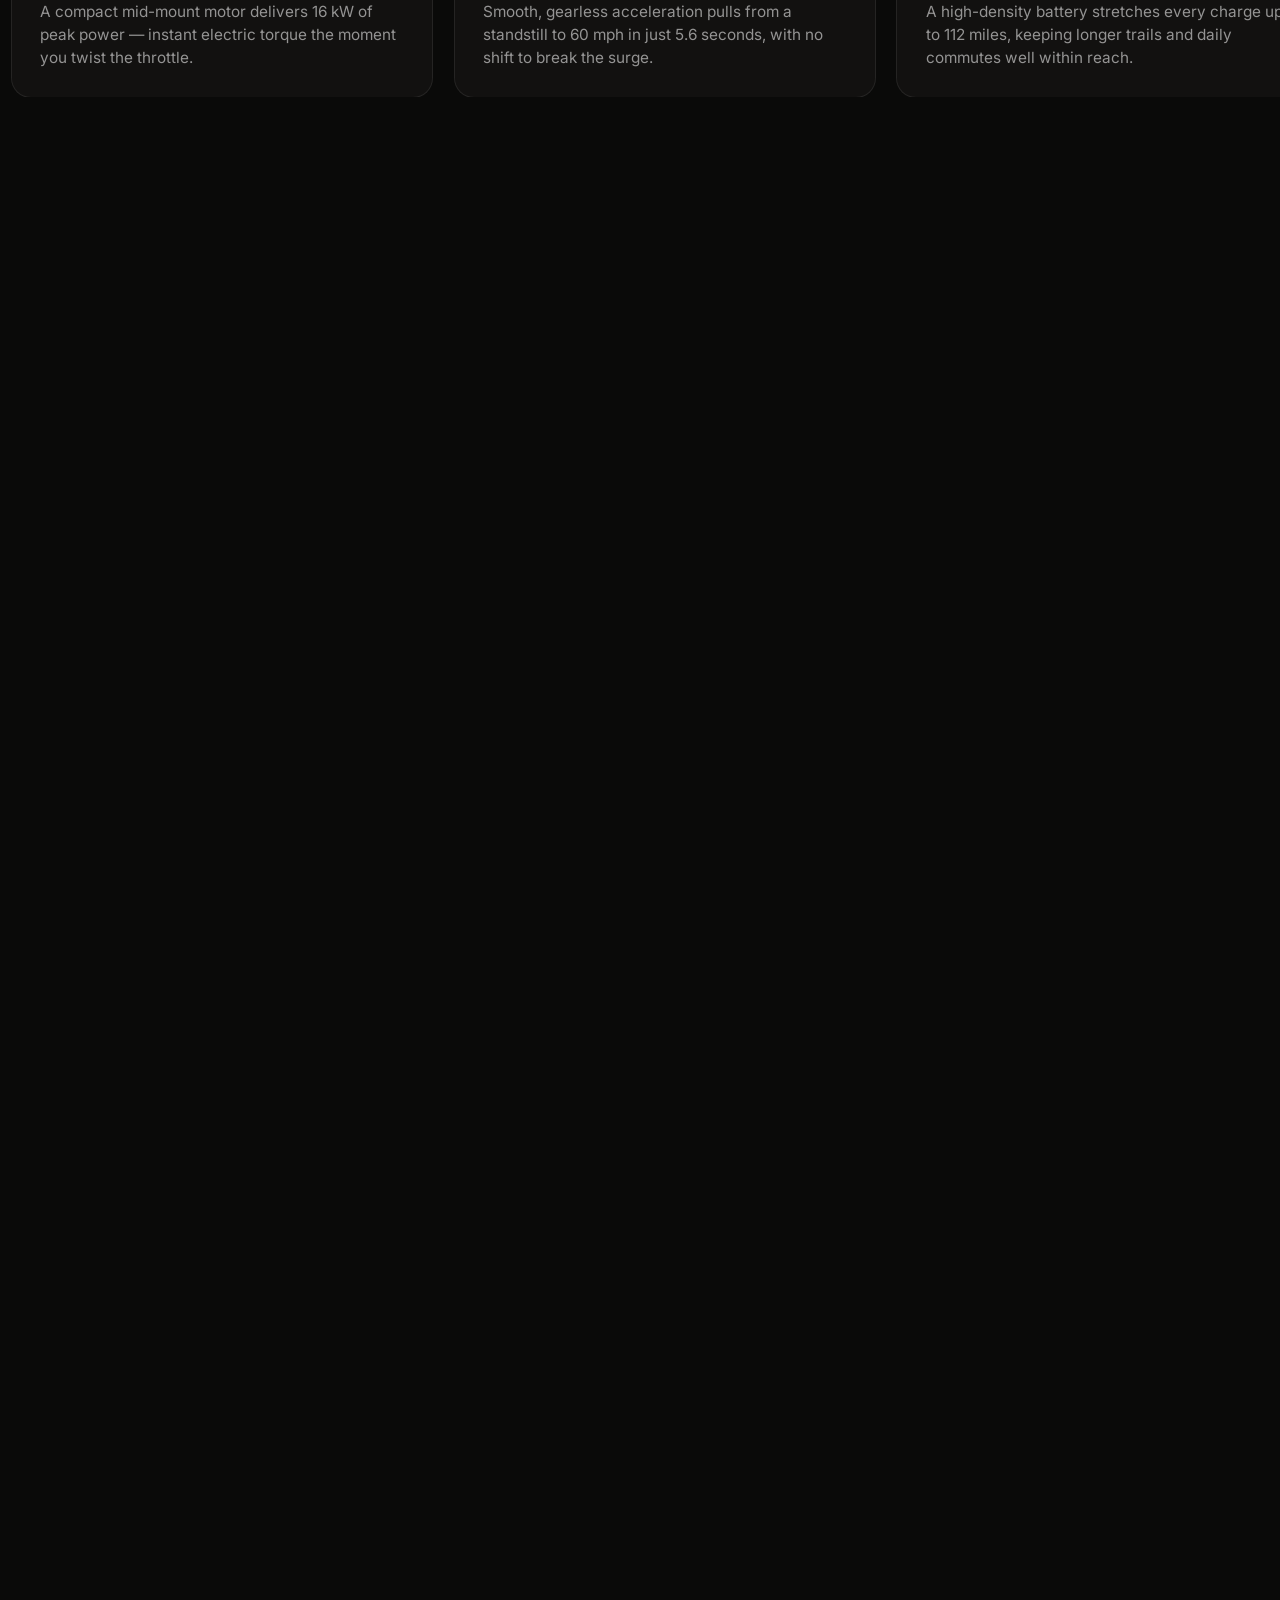
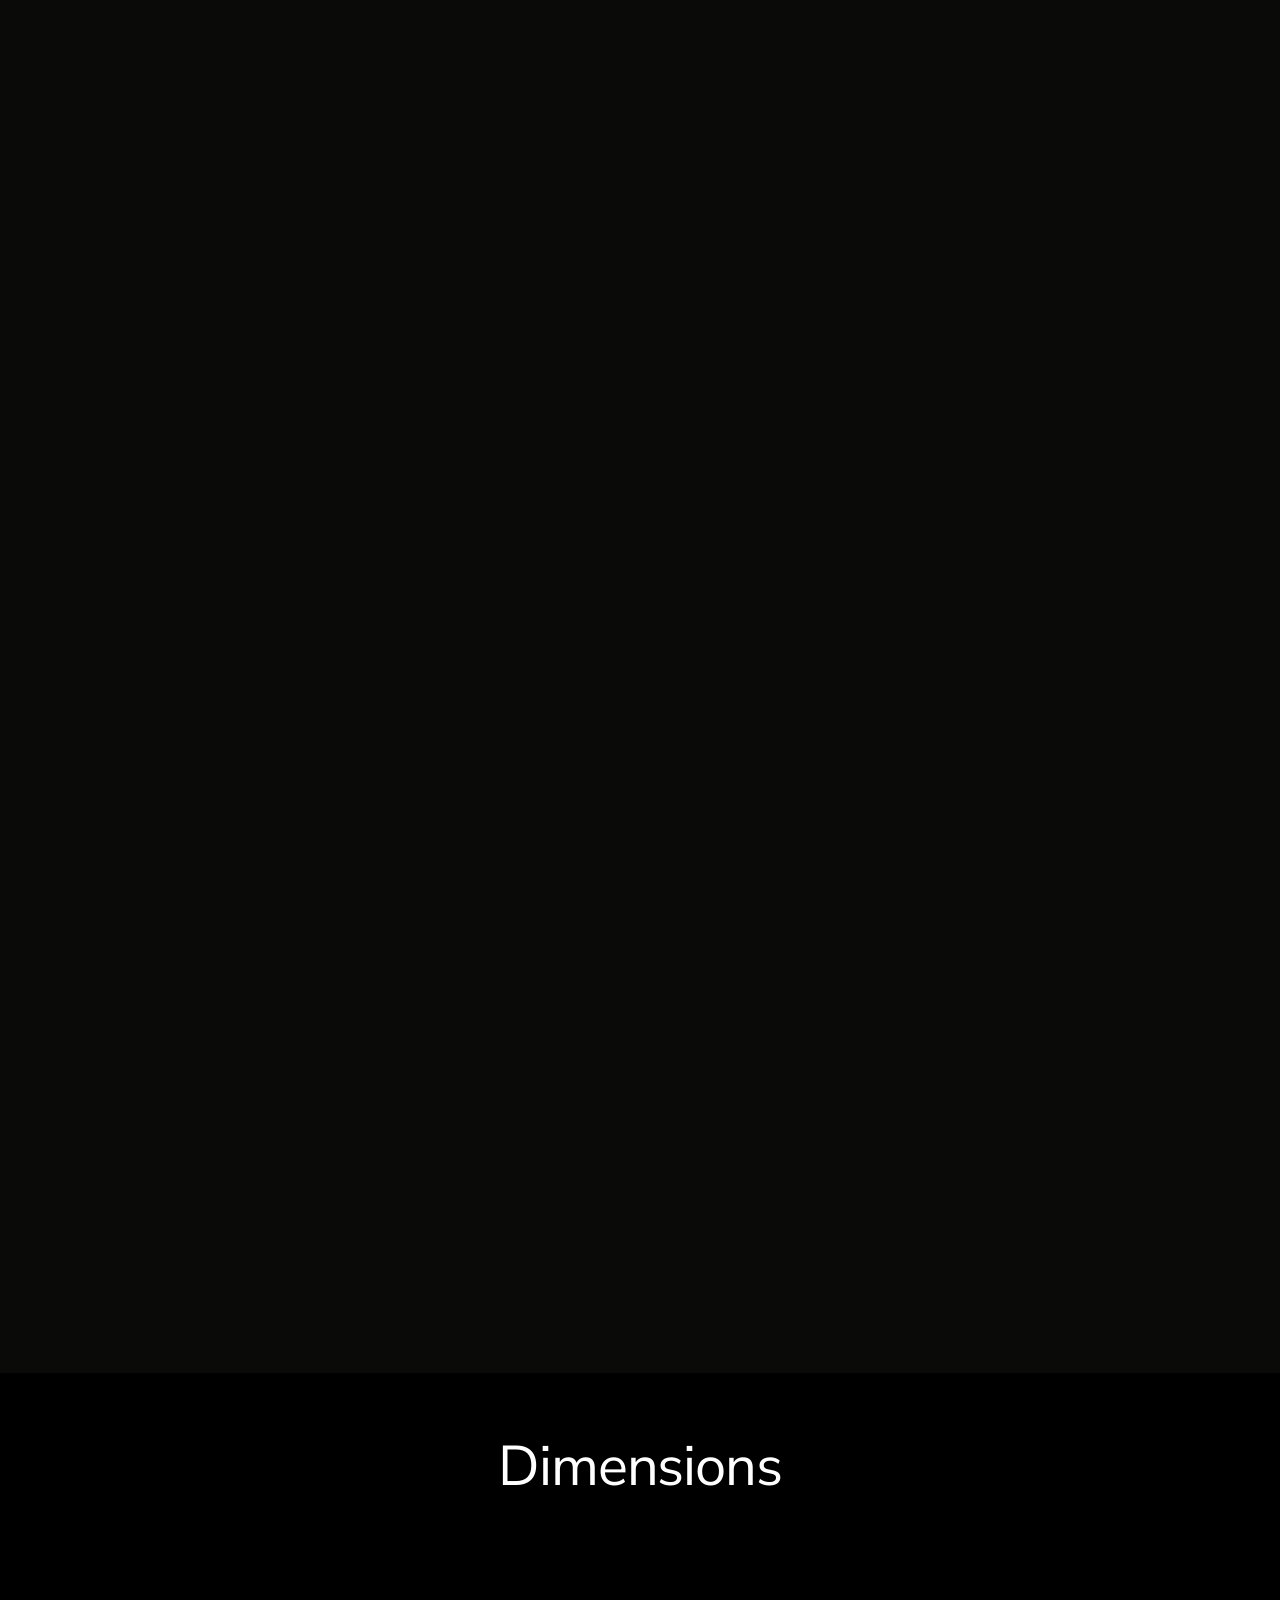
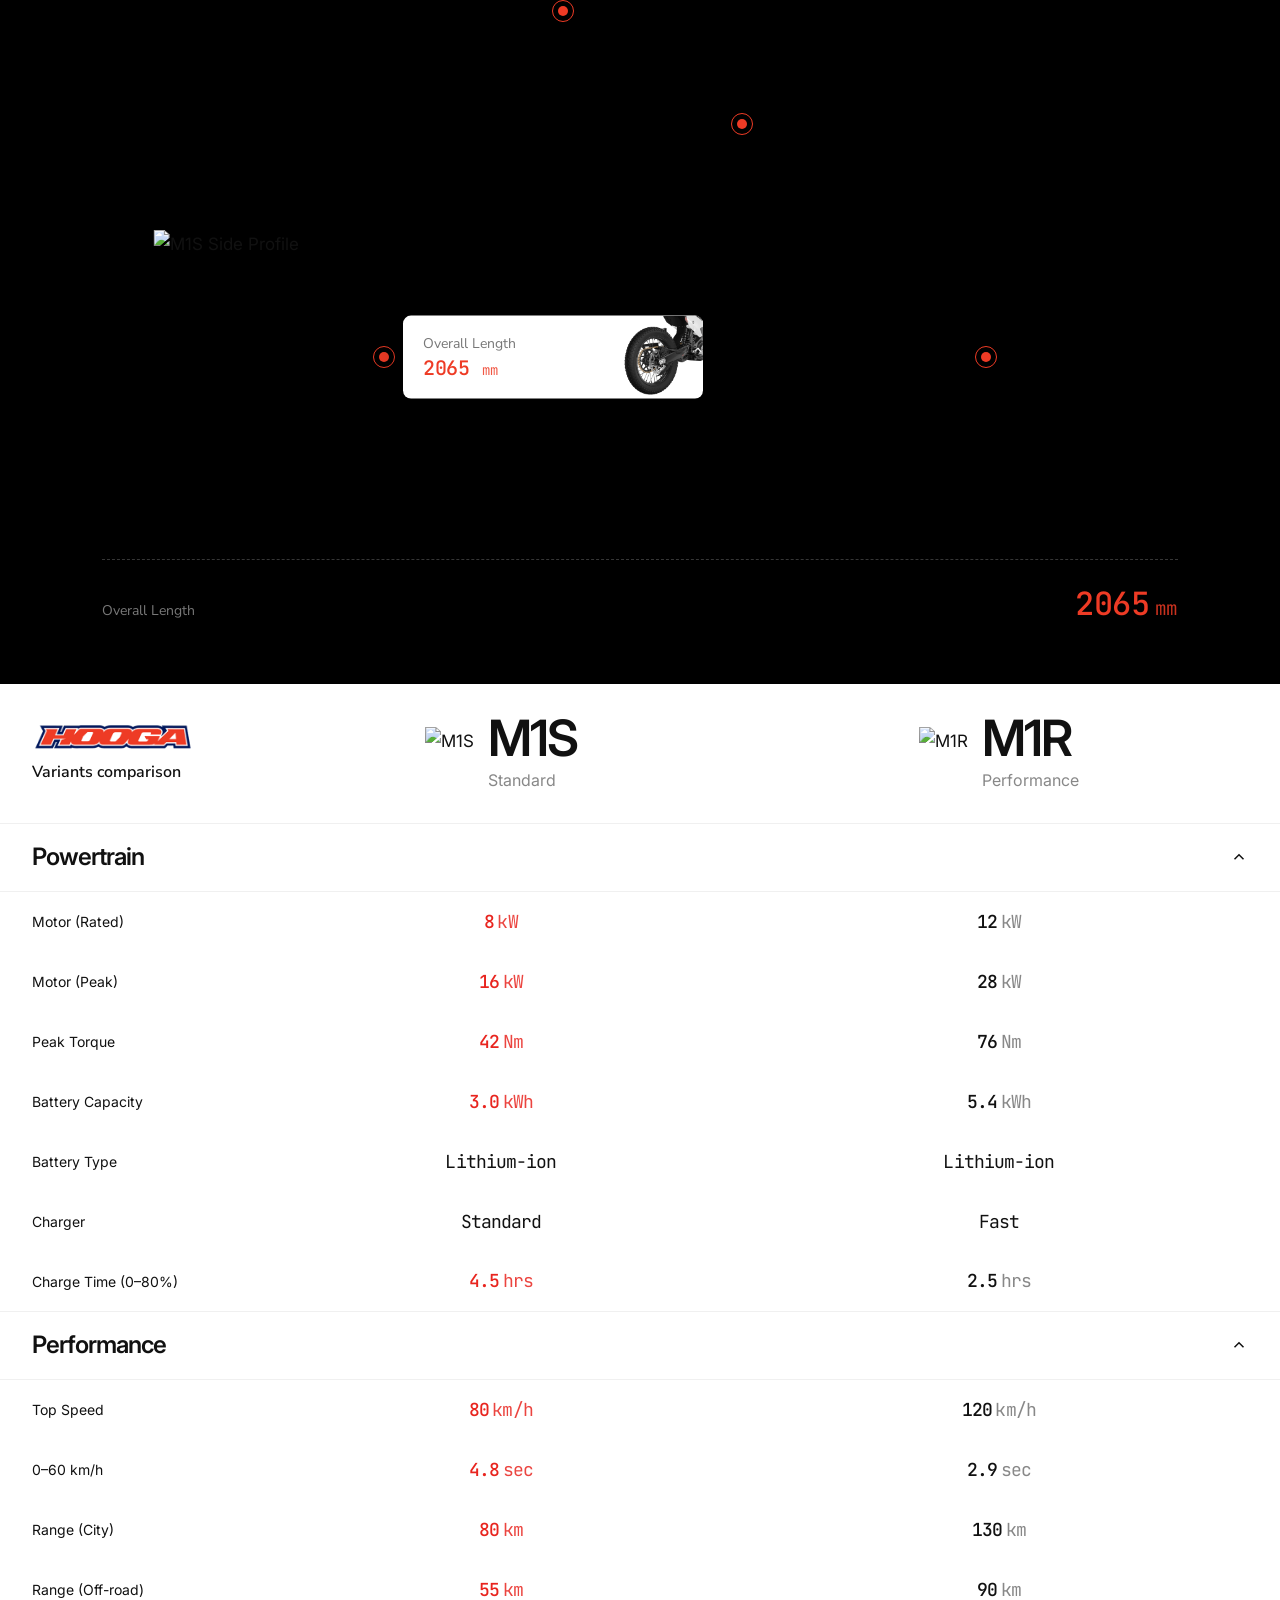
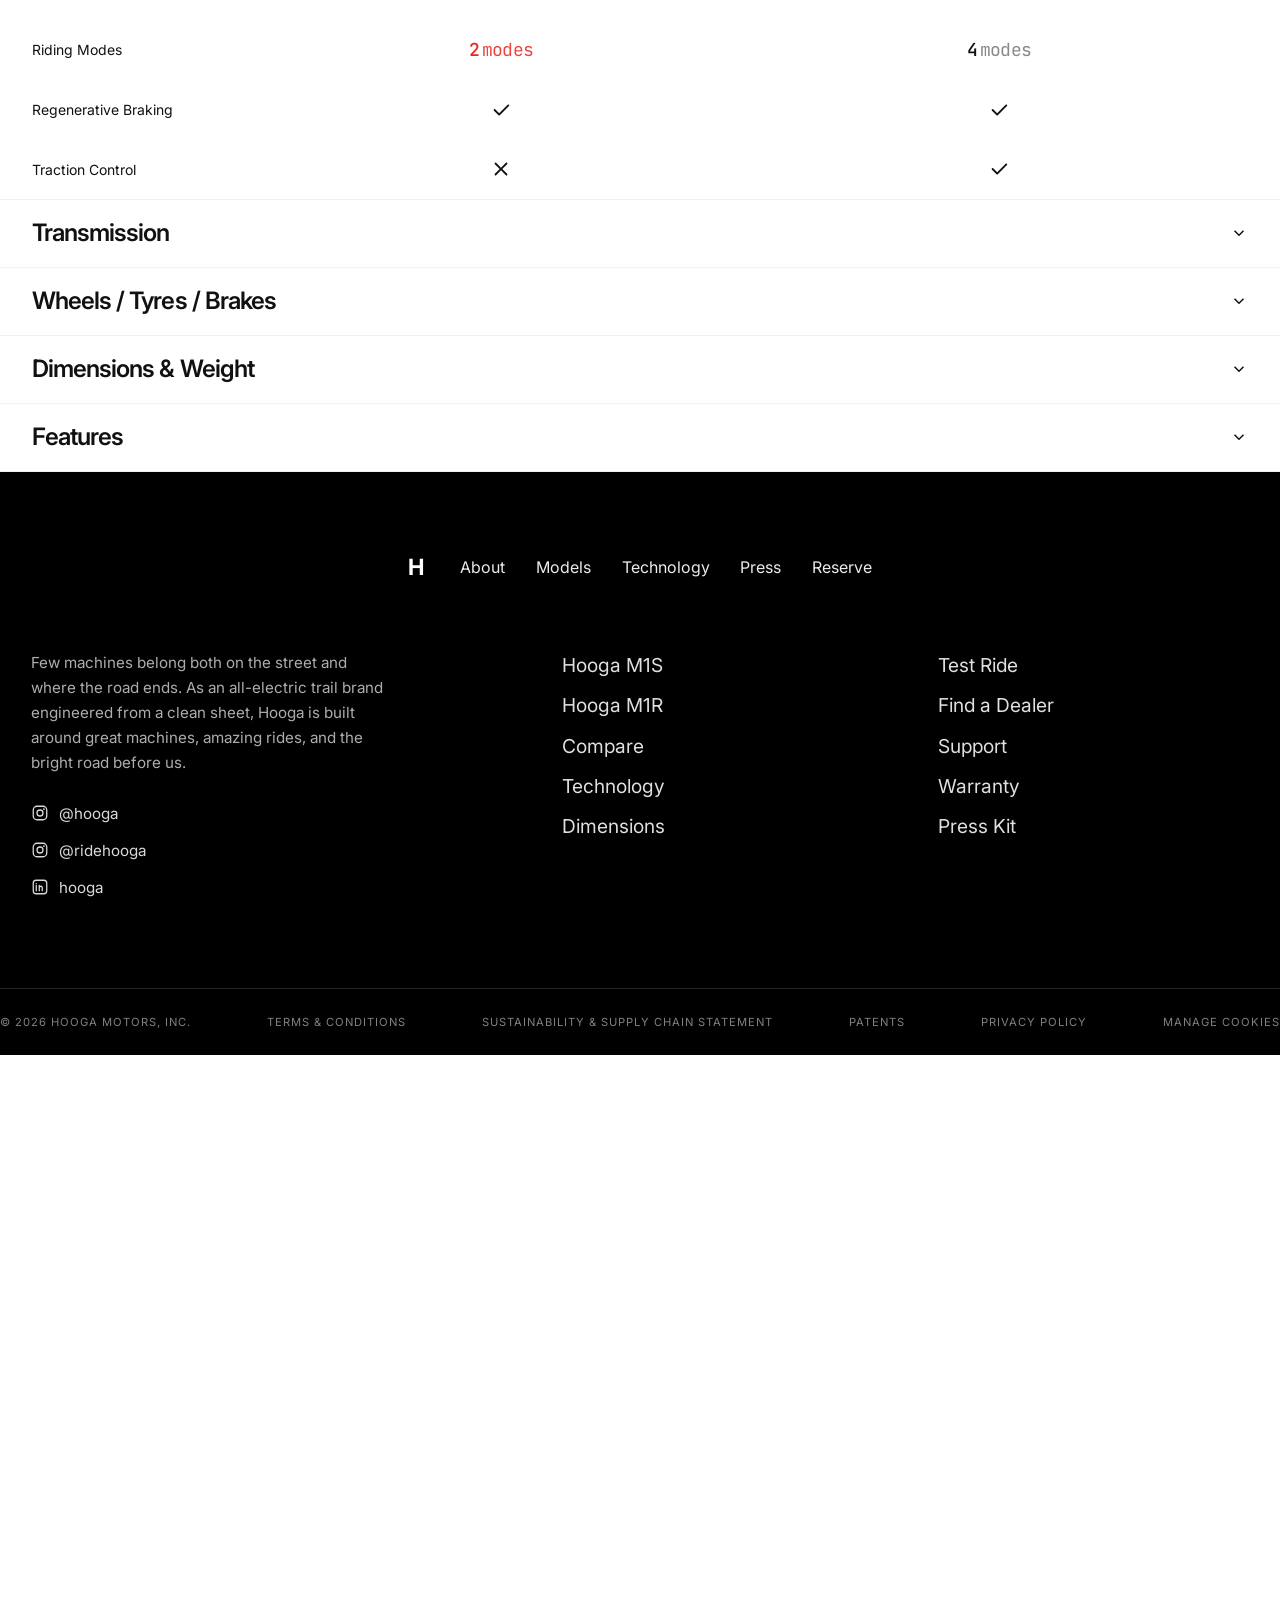
==== commit 169d2fe8: "Add interactive Dimensions section and rich Comparison table - Replace static dims panel with intera" ====
--- a/index.html
+++ b/index.html
@@ -12,7 +12,287 @@
   <link rel="preconnect" href="https://fonts.googleapis.com" />
   <link rel="preconnect" href="https://fonts.gstatic.com" crossorigin />
   <link href="https://fonts.googleapis.com/css2?family=Inter:wght@300;400;500;600&family=JetBrains+Mono:wght@400;500&display=swap" rel="stylesheet" />
+  <link href="https://fonts.googleapis.com/css2?family=Nunito+Sans:wght@400;500;600;700;800&display=swap" rel="stylesheet" />
   <link rel="stylesheet" href="css/styles.css?v=7" />
+<style>
+/* ── Design tokens for new sections ── */
+:root {
+  --dim-red: #EE3B25;
+  --cmp-red: #E8251F;
+  --cmp-gray: #888888;
+  --cmp-border: #F0F0F0;
+  --cmp-label-w: 220px;
+  --cmp-pad-x: 32px;
+  --cmp-header-h: 140px;
+  --font-ui2: 'Nunito Sans', 'Inter', Arial, sans-serif;
+  --font-mono2: 'JetBrains Mono', monospace;
+}
+
+/* ════ DIMENSIONS ════ */
+.dimensions {
+  background: #000;
+  display: flex;
+  flex-direction: column;
+  padding: 64px 0 0;
+}
+.dim-title {
+  font-size: clamp(36px, 5vw, 56px);
+  font-weight: 400;
+  color: #fff;
+  text-align: center;
+  font-family: var(--font-ui2);
+  margin-bottom: 32px;
+  letter-spacing: -0.02em;
+}
+.dim-scene {
+  position: relative;
+  width: 100%;
+  aspect-ratio: 16 / 9;
+  max-height: 70vh;
+}
+.dim-bike {
+  position: absolute;
+  left: 50%; top: 50%;
+  transform: translate(-50%, -50%);
+  width: 76%; max-width: 1000px;
+  height: auto; display: block;
+  pointer-events: none; user-select: none;
+}
+.dim-dot {
+  position: absolute;
+  width: 22px; height: 22px;
+  background: none; border: none; padding: 0;
+  cursor: pointer;
+  transform: translate(-50%, -50%);
+  z-index: 3; overflow: visible;
+}
+.dim-dot::before {
+  content: '';
+  position: absolute; inset: 0;
+  border-radius: 50%;
+  border: 1px solid var(--dim-red);
+}
+.dim-dot::after {
+  content: '';
+  position: absolute;
+  top: 50%; left: 50%;
+  width: 10px; height: 10px;
+  background: var(--dim-red);
+  border-radius: 50%;
+  transform: translate(-50%, -50%);
+}
+.dim-dot.active::before {
+  animation: dim-pulse 1.4s ease-out infinite;
+}
+@keyframes dim-pulse {
+  0%   { box-shadow: 0 0 0 0 rgba(238,59,37,0.5); }
+  70%  { box-shadow: 0 0 0 10px rgba(238,59,37,0); }
+  100% { box-shadow: 0 0 0 0 rgba(238,59,37,0); }
+}
+.dim-tip {
+  position: absolute;
+  top: 50%;
+  transform: translateY(-50%) translateX(4px);
+  left: calc(100% + 8px);
+  width: 300px;
+  background: #fff; border-radius: 8px;
+  box-shadow: 0 12px 48px rgba(0,0,0,0.22);
+  display: flex; flex-direction: row; align-items: stretch;
+  overflow: hidden;
+  opacity: 0; pointer-events: none;
+  transition: opacity 0.18s ease, transform 0.18s ease;
+  z-index: 20; white-space: nowrap;
+}
+.dim-dot:hover .dim-tip,
+.dim-dot.auto-show .dim-tip {
+  opacity: 1;
+  transform: translateY(-50%) translateX(0);
+}
+.dim-tip.left {
+  left: auto; right: calc(100% + 8px);
+  transform: translateY(-50%) translateX(-4px);
+}
+.dim-dot:hover .dim-tip.left,
+.dim-dot.auto-show .dim-tip.left {
+  transform: translateY(-50%) translateX(0);
+}
+.dim-tip-body {
+  flex: 1; padding: 20px 16px 20px 20px;
+  display: flex; flex-direction: column; gap: 14px;
+}
+.dim-tip-stat { display: flex; flex-direction: column; gap: 4px; align-items: flex-start; }
+.dim-tip-label { font-family: var(--font-ui2); font-size: 14px; color: #777; line-height: 1.2; }
+.dim-tip-value { font-family: var(--font-mono2); font-size: 20px; font-weight: 500; color: var(--dim-red); letter-spacing: -0.02em; line-height: 1.1; }
+.dim-tip-value .tu { font-size: 14px; font-weight: 400; margin-left: 5px; opacity: 0.85; }
+.dim-tip-img { width: 100px; flex-shrink: 0; overflow: hidden; }
+.dim-tip-img img { width: 100%; height: 100%; object-fit: cover; object-position: center; display: block; }
+.dim-bar {
+  padding: 0 clamp(48px, 8%, 180px) 64px;
+  display: flex; flex-direction: column; gap: 28px;
+}
+.dim-bar-line { height: 1px; border-top: 1px dashed #363636; }
+.dim-bar-spec { display: flex; align-items: baseline; justify-content: space-between; }
+.dim-bar-label { font-family: var(--font-ui2); font-size: 14px; color: #787878; line-height: 1; }
+.dim-bar-value { font-family: var(--font-mono2); font-size: clamp(22px, 3vw, 32px); font-weight: 500; color: var(--dim-red); letter-spacing: -0.02em; line-height: 1; }
+.dim-bar-value .dim-unit { font-size: 0.6em; font-weight: 400; margin-left: 6px; opacity: 0.85; }
+
+/* ════ COMPARISON ════ */
+.new-comparison { position: relative; }
+.cmp-sticky-hd {
+  position: sticky; top: 0; z-index: 100;
+  background: #fff;
+  height: var(--cmp-header-h);
+  display: grid;
+  grid-template-columns: var(--cmp-label-w) 1fr 1fr;
+  padding: 0 var(--cmp-pad-x);
+  border-bottom: 1px solid var(--cmp-border);
+}
+.cmp-sticky-brand {
+  display: flex; flex-direction: column; justify-content: center; gap: 7px; padding-right: 24px;
+}
+.cmp-sticky-brand img.cmp-logo {
+  height: 30px; width: auto; object-fit: contain; object-position: left center;
+}
+.cmp-logo-fallback { display: none; width: 110px; height: 28px; }
+.cmp-sticky-brand .cmp-sub { font-family: var(--font-ui2); font-size: 16px; font-weight: 600; color: #111; }
+.cmp-sticky-model {
+  display: flex; align-items: center; justify-content: center; gap: 14px;
+  padding: 14px 16px; overflow: hidden;
+}
+.cmp-sticky-model .cmp-bike { height: 52px; width: auto; object-fit: contain; flex-shrink: 0; max-width: 68px; }
+.cmp-sticky-model .cmp-model-name { font-size: 50px; font-weight: 600; line-height: 1; letter-spacing: -0.04em; color: #111; }
+.cmp-sticky-model .cmp-model-tag { font-size: 16px; font-weight: 400; color: var(--cmp-gray); margin-top: 4px; }
+
+.new-sec { border-bottom: none; }
+.new-sec-hd {
+  display: flex; align-items: center; justify-content: space-between;
+  height: 68px; padding: 0 var(--cmp-pad-x);
+  cursor: pointer; user-select: none;
+  background: #fff;
+  border-bottom: 1px solid var(--cmp-border);
+}
+.new-sec-title { font-size: 24px; font-weight: 600; line-height: 36px; letter-spacing: -0.04em; color: #111; }
+.new-chev svg { display: block; width: 18px; height: 18px; stroke: #111; stroke-width: 2; fill: none; transition: transform 0.28s ease; }
+.new-sec.closed .new-chev svg { transform: rotate(180deg); }
+.new-sec-body {
+  display: grid; grid-template-rows: 1fr;
+  transition: grid-template-rows 0.32s cubic-bezier(0.4,0,0.2,1);
+  overflow: hidden;
+}
+.new-sec.closed .new-sec-body { grid-template-rows: 0fr; }
+.new-sec-inner { min-height: 0; }
+.new-row {
+  display: grid;
+  grid-template-columns: var(--cmp-label-w) 1fr 1fr;
+  align-items: center; min-height: 60px;
+  padding: 0 var(--cmp-pad-x); position: relative;
+}
+.new-sec-inner .new-row:last-child { border-bottom: 1px solid var(--cmp-border); }
+.new-row-label { font-size: 14px; font-weight: 400; color: #111; padding-right: 20px; }
+.new-row-val {
+  font-family: var(--font-mono2); font-size: 18px; font-weight: 400;
+  line-height: 36px; letter-spacing: -0.05em; color: #111;
+  display: flex; align-items: center; justify-content: center; gap: 3px; padding: 0 8px;
+}
+.new-row-val b { font-weight: 500; }
+.new-row-val .u { font-size: 18px; color: var(--cmp-gray); font-weight: 400; }
+.new-row-val.lo { color: var(--cmp-red); }
+.new-row-val.lo .u { color: var(--cmp-red); opacity: 0.85; }
+.new-row-val .icon-yes { color: #111; display: flex; }
+.new-row-val .icon-no  { color: #111; display: flex; }
+
+/* ════ FLOATING CTA ════ */
+.si-btn {
+  position: fixed; bottom: 28px; right: 28px; z-index: 999;
+  height: 48px; padding: 0 24px; border: none; border-radius: 10px;
+  font-family: var(--font-ui2); font-size: 13px; font-weight: 700;
+  letter-spacing: 0.1em; text-transform: uppercase;
+  cursor: pointer; white-space: nowrap;
+  transition: background 0.2s, color 0.2s;
+  background: #fff; color: #000;
+}
+.si-btn.on-light { background: #111; color: #fff; }
+
+/* ════ MODAL ════ */
+.si-overlay {
+  position: fixed; inset: 0; background: rgba(0,0,0,0.48);
+  backdrop-filter: blur(4px); z-index: 1000;
+  display: flex; align-items: center; justify-content: center;
+  opacity: 0; pointer-events: none; transition: opacity 0.22s ease;
+}
+.si-overlay.open { opacity: 1; pointer-events: auto; }
+.si-modal {
+  background: #fff; border-radius: 16px;
+  width: min(480px, calc(100vw - 32px));
+  max-height: calc(100vh - 48px); overflow-y: auto;
+  padding: 32px; position: relative;
+  transform: translateY(12px); transition: transform 0.22s ease;
+  display: flex; flex-direction: column; gap: 20px;
+}
+.si-overlay.open .si-modal { transform: translateY(0); }
+.si-modal-head { display: flex; align-items: flex-start; justify-content: space-between; gap: 16px; }
+.si-modal-title { font-family: var(--font-ui2); font-size: 20px; font-weight: 600; color: #111; line-height: 1.3; }
+.si-close { background: none; border: none; cursor: pointer; padding: 4px; color: #888; flex-shrink: 0; font-size: 20px; transition: color 0.15s; }
+.si-close:hover { color: #111; }
+.si-form { display: flex; flex-direction: column; gap: 14px; }
+.si-field { display: flex; flex-direction: column; gap: 6px; }
+.si-label { font-family: var(--font-ui2); font-size: 14px; font-weight: 500; color: #111; }
+.si-input {
+  height: 40px; padding: 0 12px;
+  border: 1px solid #e2e8f0; border-radius: 8px;
+  font-family: var(--font-ui2); font-size: 14px; color: #111;
+  background: #fff; outline: none; width: 100%;
+  transition: border-color 0.15s, box-shadow 0.15s;
+}
+.si-input::placeholder { color: #aaa; }
+.si-input:focus { border-color: #111; box-shadow: 0 0 0 2px rgba(17,17,17,0.1); }
+.si-submit {
+  height: 44px; width: 100%; background: #111; color: #fff;
+  border: none; border-radius: 8px;
+  font-family: var(--font-ui2); font-size: 14px; font-weight: 600;
+  letter-spacing: 0.04em; cursor: pointer; margin-top: 4px;
+  transition: background 0.15s;
+}
+.si-submit:hover { background: #333; }
+
+/* ════ RESPONSIVE ════ */
+@media (max-width: 900px) {
+  :root { --cmp-label-w: 160px; --cmp-pad-x: 20px; --cmp-header-h: 110px; }
+  .dimensions { padding: 48px 0 0; }
+  .dim-scene { aspect-ratio: 4/3; }
+  .dim-bike { width: 88%; }
+  .dim-bar { padding: 0 24px 48px; }
+  .cmp-sticky-model .cmp-model-name { font-size: 36px; }
+  .cmp-sticky-model .cmp-bike { height: 40px; max-width: 54px; }
+  .cmp-sticky-model .cmp-model-tag { font-size: 13px; }
+  .cmp-sticky-brand .cmp-sub { font-size: 13px; }
+  .new-sec-title { font-size: 20px; }
+  .new-row-val { font-size: 15px; }
+  .new-row-val .u { font-size: 15px; }
+  .new-row-label { font-size: 13px; }
+}
+@media (max-width: 600px) {
+  :root { --cmp-label-w: 130px; --cmp-pad-x: 16px; --cmp-header-h: 90px; }
+  .dimensions { padding: 36px 0 0; }
+  .dim-scene { aspect-ratio: 1/1; }
+  .dim-bike { width: 95%; }
+  .dim-bar { padding: 0 16px 40px; }
+  .cmp-sticky-hd { grid-template-columns: 100px 1fr 1fr; }
+  .cmp-sticky-brand { gap: 4px; }
+  .cmp-sticky-brand img.cmp-logo { height: 22px; }
+  .cmp-sticky-brand .cmp-sub { font-size: 11px; }
+  .cmp-sticky-model { gap: 8px; padding: 10px 8px; }
+  .cmp-sticky-model .cmp-bike { height: 34px; max-width: 44px; }
+  .cmp-sticky-model .cmp-model-name { font-size: 28px; }
+  .cmp-sticky-model .cmp-model-tag { font-size: 11px; margin-top: 2px; }
+  .new-sec-title { font-size: 18px; }
+  .new-sec-hd { height: 56px; }
+  .new-row-val { font-size: 13px; }
+  .new-row-val .u { font-size: 13px; }
+  .new-row-label { font-size: 12px; }
+  .new-row { min-height: 52px; }
+}
+</style>
   <link rel="icon" href="data:image/svg+xml,%3Csvg xmlns='http://www.w3.org/2000/svg' viewBox='0 0 32 32'%3E%3Crect width='32' height='32' rx='9' fill='%23111'/%3E%3Ctext x='16' y='23' font-size='19' text-anchor='middle' fill='%23fff' font-family='Arial'%3EH%3C/text%3E%3C/svg%3E" />
 </head>
 <body>
@@ -179,132 +459,239 @@
       </div>
     </section>
 
+    <!-- ===== Dimensions (interactive hotspot) ===== -->
+    <section class="dimensions" id="dimensions">
+      <h2 class="dim-title">Dimensions</h2>
+      <div class="dim-scene">
+        <img class="dim-bike" src="assets/dim-bike.png" alt="M1S Side Profile" />
+
+        <!-- Handlebar -->
+        <button class="dim-dot" style="left:44%;top:13%" data-label="Handlebar Width" data-value="800" data-unit="mm">
+          <div class="dim-tip">
+            <div class="dim-tip-body">
+              <div class="dim-tip-stat">
+                <span class="dim-tip-label">Handlebar Width</span>
+                <span class="dim-tip-value">800<span class="tu"> mm</span></span>
+              </div>
+            </div>
+            <div class="dim-tip-img"><img src="assets/dim-tip-handlebar.png" alt="" /></div>
+          </div>
+        </button>
+
+        <!-- Seat -->
+        <button class="dim-dot" style="left:58%;top:31%" data-label="Seat Height" data-value="845 – 900" data-unit="mm">
+          <div class="dim-tip">
+            <div class="dim-tip-body">
+              <div class="dim-tip-stat">
+                <span class="dim-tip-label">Lower Seat Height</span>
+                <span class="dim-tip-value">845<span class="tu"> mm</span></span>
+              </div>
+              <div class="dim-tip-stat">
+                <span class="dim-tip-label">Max Seat Height</span>
+                <span class="dim-tip-value">900<span class="tu"> mm</span></span>
+              </div>
+            </div>
+            <div class="dim-tip-img"><img src="assets/dim-tip-seat.png" alt="" /></div>
+          </div>
+        </button>
+
+        <!-- Ground clearance -->
+        <button class="dim-dot" style="left:51%;top:72%" data-label="Ground Clearance" data-value="300" data-unit="mm">
+          <div class="dim-tip">
+            <div class="dim-tip-body">
+              <div class="dim-tip-stat">
+                <span class="dim-tip-label">Ground Clearance</span>
+                <span class="dim-tip-value">300<span class="tu"> mm</span></span>
+              </div>
+            </div>
+            <div class="dim-tip-img"><img src="assets/dim-tip-ground.png" alt="" /></div>
+          </div>
+        </button>
+
+        <!-- Front wheel / Overall length -->
+        <button class="dim-dot active" style="left:30%;top:68%" data-label="Overall Length" data-value="2065" data-unit="mm">
+          <div class="dim-tip">
+            <div class="dim-tip-body">
+              <div class="dim-tip-stat">
+                <span class="dim-tip-label">Overall Length</span>
+                <span class="dim-tip-value">2065<span class="tu"> mm</span></span>
+              </div>
+            </div>
+            <div class="dim-tip-img"><img src="assets/dim-tip-wheel.png" alt="" /></div>
+          </div>
+        </button>
+
+        <!-- Rear wheel / Wheelbase (card opens left) -->
+        <button class="dim-dot" style="left:77%;top:68%" data-label="Wheelbase" data-value="1416" data-unit="mm">
+          <div class="dim-tip left">
+            <div class="dim-tip-body">
+              <div class="dim-tip-stat">
+                <span class="dim-tip-label">Wheelbase</span>
+                <span class="dim-tip-value">1416<span class="tu"> mm</span></span>
+              </div>
+            </div>
+            <div class="dim-tip-img"><img src="assets/dim-tip-wheel.png" alt="" /></div>
+          </div>
+        </button>
+      </div>
+
+      <div class="dim-bar">
+        <div class="dim-bar-line"></div>
+        <div class="dim-bar-spec">
+          <span class="dim-bar-label" id="dimLabel">Overall Length</span>
+          <span class="dim-bar-value" id="dimValue">2065<span class="dim-unit">mm</span></span>
+        </div>
+      </div>
+    </section>
+
     <!-- ===== Comparison (variants) ===== -->
-    <section class="compare" id="compare">
-      <div class="cmp">
-        <div class="cmp-head">
-          <div class="cmp-brand"><span class="cmp-brand-label">Variants<br />comparison</span></div>
-          <div class="cmp-model"><div class="cmp-model-name">M1S</div><div class="cmp-model-tag">Standard</div></div>
-          <div class="cmp-model"><div class="cmp-model-name">M1R</div><div class="cmp-model-tag">Performance</div></div>
-        </div>
-
-        <div class="cmp-sections">
-          <!-- Powertrain -->
-          <div class="cmp-sec">
-            <div class="cmp-sec-hd"><span class="cmp-sec-title">Powertrain</span><span class="cmp-chev"><svg viewBox="0 0 24 24"><polyline points="18 15 12 9 6 15"/></svg></span></div>
-            <div class="cmp-sec-body"><div class="cmp-sec-inner">
-              <div class="cmp-row"><span class="cmp-label">Motor (Rated)</span><span class="cmp-val lo"><b>8</b> <span class="u">kW</span></span><span class="cmp-val"><b>12</b> <span class="u">kW</span></span></div>
-              <div class="cmp-row"><span class="cmp-label">Motor (Peak)</span><span class="cmp-val lo"><b>16</b> <span class="u">kW</span></span><span class="cmp-val"><b>28</b> <span class="u">kW</span></span></div>
-              <div class="cmp-row"><span class="cmp-label">Peak Torque</span><span class="cmp-val lo"><b>42</b> <span class="u">Nm</span></span><span class="cmp-val"><b>76</b> <span class="u">Nm</span></span></div>
-              <div class="cmp-row"><span class="cmp-label">Battery Capacity</span><span class="cmp-val lo"><b>3.0</b> <span class="u">kWh</span></span><span class="cmp-val"><b>5.4</b> <span class="u">kWh</span></span></div>
-              <div class="cmp-row"><span class="cmp-label">Battery Type</span><span class="cmp-val">Lithium-ion</span><span class="cmp-val">Lithium-ion</span></div>
-              <div class="cmp-row"><span class="cmp-label">Charger</span><span class="cmp-val">Standard</span><span class="cmp-val">Fast</span></div>
-              <div class="cmp-row"><span class="cmp-label">Charge Time (0–80%)</span><span class="cmp-val lo"><b>4.5</b> <span class="u">hrs</span></span><span class="cmp-val"><b>2.5</b> <span class="u">hrs</span></span></div>
-            </div></div>
-          </div>
-
-          <!-- Performance -->
-          <div class="cmp-sec">
-            <div class="cmp-sec-hd"><span class="cmp-sec-title">Performance</span><span class="cmp-chev"><svg viewBox="0 0 24 24"><polyline points="18 15 12 9 6 15"/></svg></span></div>
-            <div class="cmp-sec-body"><div class="cmp-sec-inner">
-              <div class="cmp-row"><span class="cmp-label">Top Speed</span><span class="cmp-val lo"><b>80</b> <span class="u">km/h</span></span><span class="cmp-val"><b>120</b> <span class="u">km/h</span></span></div>
-              <div class="cmp-row"><span class="cmp-label">0–60 km/h</span><span class="cmp-val lo"><b>4.8</b> <span class="u">sec</span></span><span class="cmp-val"><b>2.9</b> <span class="u">sec</span></span></div>
-              <div class="cmp-row"><span class="cmp-label">Range (City)</span><span class="cmp-val lo"><b>80</b> <span class="u">km</span></span><span class="cmp-val"><b>130</b> <span class="u">km</span></span></div>
-              <div class="cmp-row"><span class="cmp-label">Range (Off-road)</span><span class="cmp-val lo"><b>55</b> <span class="u">km</span></span><span class="cmp-val"><b>90</b> <span class="u">km</span></span></div>
-              <div class="cmp-row"><span class="cmp-label">Riding Modes</span><span class="cmp-val lo"><b>2</b> <span class="u">modes</span></span><span class="cmp-val"><b>4</b> <span class="u">modes</span></span></div>
-              <div class="cmp-row"><span class="cmp-label">Regenerative Braking</span><span class="cmp-val"><span class="cmp-yes">✓</span></span><span class="cmp-val"><span class="cmp-yes">✓</span></span></div>
-              <div class="cmp-row"><span class="cmp-label">Traction Control</span><span class="cmp-val"><span class="cmp-no">✕</span></span><span class="cmp-val"><span class="cmp-yes">✓</span></span></div>
-            </div></div>
-          </div>
-
-          <!-- Transmission -->
-          <div class="cmp-sec closed">
-            <div class="cmp-sec-hd"><span class="cmp-sec-title">Transmission</span><span class="cmp-chev"><svg viewBox="0 0 24 24"><polyline points="18 15 12 9 6 15"/></svg></span></div>
-            <div class="cmp-sec-body"><div class="cmp-sec-inner">
-              <div class="cmp-row"><span class="cmp-label">Gearbox</span><span class="cmp-val">Single Speed</span><span class="cmp-val">Single Speed</span></div>
-              <div class="cmp-row"><span class="cmp-label">Drive System</span><span class="cmp-val">Chain Drive</span><span class="cmp-val">Chain Drive</span></div>
-              <div class="cmp-row"><span class="cmp-label">Front Sprocket</span><span class="cmp-val"><b>13</b> <span class="u">T</span></span><span class="cmp-val"><b>14</b> <span class="u">T</span></span></div>
-              <div class="cmp-row"><span class="cmp-label">Rear Sprocket</span><span class="cmp-val"><b>42</b> <span class="u">T</span></span><span class="cmp-val"><b>38</b> <span class="u">T</span></span></div>
-            </div></div>
-          </div>
-
-          <!-- Wheels / Tyres / Brakes -->
-          <div class="cmp-sec closed">
-            <div class="cmp-sec-hd"><span class="cmp-sec-title">Wheels / Tyres / Brakes</span><span class="cmp-chev"><svg viewBox="0 0 24 24"><polyline points="18 15 12 9 6 15"/></svg></span></div>
-            <div class="cmp-sec-body"><div class="cmp-sec-inner">
-              <div class="cmp-row"><span class="cmp-label">Front Wheel</span><span class="cmp-val"><b>21</b> <span class="u">inch</span></span><span class="cmp-val"><b>21</b> <span class="u">inch</span></span></div>
-              <div class="cmp-row"><span class="cmp-label">Rear Wheel</span><span class="cmp-val"><b>18</b> <span class="u">inch</span></span><span class="cmp-val"><b>18</b> <span class="u">inch</span></span></div>
-              <div class="cmp-row"><span class="cmp-label">Front Tyre</span><span class="cmp-val">80/100-21</span><span class="cmp-val">80/100-21</span></div>
-              <div class="cmp-row"><span class="cmp-label">Rear Tyre</span><span class="cmp-val">110/100-18</span><span class="cmp-val">110/100-18</span></div>
-              <div class="cmp-row"><span class="cmp-label">Front Brake</span><span class="cmp-val"><b>260</b> <span class="u">mm Disc</span></span><span class="cmp-val"><b>260</b> <span class="u">mm Disc</span></span></div>
-              <div class="cmp-row"><span class="cmp-label">Rear Brake</span><span class="cmp-val"><b>220</b> <span class="u">mm Disc</span></span><span class="cmp-val"><b>220</b> <span class="u">mm Disc</span></span></div>
-              <div class="cmp-row"><span class="cmp-label">Front Suspension</span><span class="cmp-val lo">WP XACT <span class="u">43mm</span></span><span class="cmp-val">WP XACT <span class="u">48mm</span></span></div>
-              <div class="cmp-row"><span class="cmp-label">Rear Suspension</span><span class="cmp-val">WP XACT Mono</span><span class="cmp-val">WP XACT Mono <span class="u">Pro</span></span></div>
-            </div></div>
-          </div>
-
-          <!-- Dimensions & Weight -->
-          <div class="cmp-sec closed">
-            <div class="cmp-sec-hd"><span class="cmp-sec-title">Dimensions &amp; Weight</span><span class="cmp-chev"><svg viewBox="0 0 24 24"><polyline points="18 15 12 9 6 15"/></svg></span></div>
-            <div class="cmp-sec-body"><div class="cmp-sec-inner">
-              <div class="cmp-row"><span class="cmp-label">Kerb Weight</span><span class="cmp-val lo"><b>112</b> <span class="u">kg</span></span><span class="cmp-val"><b>124</b> <span class="u">kg</span></span></div>
-              <div class="cmp-row"><span class="cmp-label">Seat Height</span><span class="cmp-val"><b>895</b> <span class="u">mm</span></span><span class="cmp-val"><b>895</b> <span class="u">mm</span></span></div>
-              <div class="cmp-row"><span class="cmp-label">Ground Clearance</span><span class="cmp-val lo"><b>320</b> <span class="u">mm</span></span><span class="cmp-val"><b>340</b> <span class="u">mm</span></span></div>
-              <div class="cmp-row"><span class="cmp-label">Wheelbase</span><span class="cmp-val"><b>1460</b> <span class="u">mm</span></span><span class="cmp-val"><b>1460</b> <span class="u">mm</span></span></div>
-            </div></div>
-          </div>
-
-          <!-- Features -->
-          <div class="cmp-sec closed">
-            <div class="cmp-sec-hd"><span class="cmp-sec-title">Features</span><span class="cmp-chev"><svg viewBox="0 0 24 24"><polyline points="18 15 12 9 6 15"/></svg></span></div>
-            <div class="cmp-sec-body"><div class="cmp-sec-inner">
-              <div class="cmp-row"><span class="cmp-label">Display</span><span class="cmp-val lo">LCD</span><span class="cmp-val">TFT Color</span></div>
-              <div class="cmp-row"><span class="cmp-label">Bluetooth</span><span class="cmp-val"><span class="cmp-no">✕</span></span><span class="cmp-val"><span class="cmp-yes">✓</span></span></div>
-              <div class="cmp-row"><span class="cmp-label">GPS / Navigation</span><span class="cmp-val"><span class="cmp-no">✕</span></span><span class="cmp-val"><span class="cmp-yes">✓</span></span></div>
-              <div class="cmp-row"><span class="cmp-label">OTA Updates</span><span class="cmp-val"><span class="cmp-no">✕</span></span><span class="cmp-val"><span class="cmp-yes">✓</span></span></div>
-              <div class="cmp-row"><span class="cmp-label">Immobiliser</span><span class="cmp-val"><span class="cmp-yes">✓</span></span><span class="cmp-val"><span class="cmp-yes">✓</span></span></div>
-              <div class="cmp-row"><span class="cmp-label">LED Lighting</span><span class="cmp-val"><span class="cmp-yes">✓</span></span><span class="cmp-val"><span class="cmp-yes">✓</span></span></div>
-            </div></div>
-          </div>
-        </div>
-      </div>
-    </section>
-
-    <!-- ===== Dimensions (split image + black panel) ===== -->
-    <section class="dims" id="dimensions">
-      <div class="container">
-        <div class="dim-split">
-          <div class="dim-photo" data-reveal>
-            <img src="assets/dimensions.jpg" alt="Hooga electric trail bike — side-profile concept sketch" loading="lazy" />
-          </div>
-
-          <div class="dim-panel" data-reveal>
-            <div class="dim-panel-head">
-              <p class="eyebrow">Every millimetre</p>
-              <h2>Dimensions</h2>
-              <p class="dim-lead">Engineered to disappear beneath you — every figure measured, nothing wasted.</p>
-            </div>
-
-            <ul class="dim-list">
-              <li><span>Overall length</span><b>2,050 mm</b></li>
-              <li><span>Wheelbase</span><b>1,380 mm</b></li>
-              <li><span>Seat height</span><b>845–900 mm</b></li>
-              <li><span>Ground clearance</span><b>270 mm</b></li>
-              <li><span>Kerb weight</span><b>118 kg</b></li>
-              <li><span>Wheels (F / R)</span><b>21" / 18"</b></li>
-            </ul>
-
-            <a class="dim-cta" href="#" aria-label="Download the spec sheet, PDF">
-              <span class="dim-cta-tag">.pdf</span>
-              <span class="dim-cta-row">
-                <span>Download spec sheet</span>
-                <svg viewBox="0 0 24 24" width="18" height="18" aria-hidden="true"><path d="M7 17 17 7M9 7h8v8" stroke="currentColor" stroke-width="2" fill="none" stroke-linecap="round" stroke-linejoin="round"/></svg>
-              </span>
-            </a>
-          </div>
-        </div>
-      </div>
-    </section>
+    <div class="new-comparison" id="compare">
+
+      <div class="cmp-sticky-hd">
+        <div class="cmp-sticky-brand">
+          <img class="cmp-logo" src="assets/hooga-logo.png" alt="Hooga"
+               onerror="this.style.display='none';this.nextElementSibling.style.display='block'">
+          <svg class="cmp-logo-fallback" viewBox="0 0 110 28" xmlns="http://www.w3.org/2000/svg">
+            <rect x="1" y="1" width="108" height="26" rx="2" stroke="#E8251F" stroke-width="2" fill="none"/>
+            <text x="55" y="21" font-family="Arial Black,Arial" font-size="18" font-weight="900"
+                  font-style="italic" text-anchor="middle" fill="#E8251F" letter-spacing="-0.5">HOO<tspan fill="#003DA5">GA</tspan></text>
+          </svg>
+          <span class="cmp-sub">Variants comparison</span>
+        </div>
+        <div class="cmp-sticky-model">
+          <img class="cmp-bike" src="assets/m1s-bike.png" alt="M1S" />
+          <div>
+            <div class="cmp-model-name">M1S</div>
+            <div class="cmp-model-tag">Standard</div>
+          </div>
+        </div>
+        <div class="cmp-sticky-model">
+          <img class="cmp-bike" src="assets/m1r-bike.png" alt="M1R" />
+          <div>
+            <div class="cmp-model-name">M1R</div>
+            <div class="cmp-model-tag">Performance</div>
+          </div>
+        </div>
+      </div>
+
+      <!-- Powertrain -->
+      <div class="new-sec">
+        <div class="new-sec-hd" onclick="newTog(this)">
+          <span class="new-sec-title">Powertrain</span>
+          <span class="new-chev"><svg viewBox="0 0 24 24"><polyline points="18 15 12 9 6 15"/></svg></span>
+        </div>
+        <div class="new-sec-body"><div class="new-sec-inner">
+          <div class="new-row"><span class="new-row-label">Motor (Rated)</span><span class="new-row-val lo"><b>8</b> <span class="u">kW</span></span><span class="new-row-val"><b>12</b> <span class="u">kW</span></span></div>
+          <div class="new-row"><span class="new-row-label">Motor (Peak)</span><span class="new-row-val lo"><b>16</b> <span class="u">kW</span></span><span class="new-row-val"><b>28</b> <span class="u">kW</span></span></div>
+          <div class="new-row"><span class="new-row-label">Peak Torque</span><span class="new-row-val lo"><b>42</b> <span class="u">Nm</span></span><span class="new-row-val"><b>76</b> <span class="u">Nm</span></span></div>
+          <div class="new-row"><span class="new-row-label">Battery Capacity</span><span class="new-row-val lo"><b>3.0</b> <span class="u">kWh</span></span><span class="new-row-val"><b>5.4</b> <span class="u">kWh</span></span></div>
+          <div class="new-row"><span class="new-row-label">Battery Type</span><span class="new-row-val">Lithium-ion</span><span class="new-row-val">Lithium-ion</span></div>
+          <div class="new-row"><span class="new-row-label">Charger</span><span class="new-row-val">Standard</span><span class="new-row-val">Fast</span></div>
+          <div class="new-row"><span class="new-row-label">Charge Time (0–80%)</span><span class="new-row-val lo"><b>4.5</b> <span class="u">hrs</span></span><span class="new-row-val"><b>2.5</b> <span class="u">hrs</span></span></div>
+        </div></div>
+      </div>
+
+      <!-- Performance -->
+      <div class="new-sec">
+        <div class="new-sec-hd" onclick="newTog(this)">
+          <span class="new-sec-title">Performance</span>
+          <span class="new-chev"><svg viewBox="0 0 24 24"><polyline points="18 15 12 9 6 15"/></svg></span>
+        </div>
+        <div class="new-sec-body"><div class="new-sec-inner">
+          <div class="new-row"><span class="new-row-label">Top Speed</span><span class="new-row-val lo"><b>80</b> <span class="u">km/h</span></span><span class="new-row-val"><b>120</b> <span class="u">km/h</span></span></div>
+          <div class="new-row"><span class="new-row-label">0–60 km/h</span><span class="new-row-val lo"><b>4.8</b> <span class="u">sec</span></span><span class="new-row-val"><b>2.9</b> <span class="u">sec</span></span></div>
+          <div class="new-row"><span class="new-row-label">Range (City)</span><span class="new-row-val lo"><b>80</b> <span class="u">km</span></span><span class="new-row-val"><b>130</b> <span class="u">km</span></span></div>
+          <div class="new-row"><span class="new-row-label">Range (Off-road)</span><span class="new-row-val lo"><b>55</b> <span class="u">km</span></span><span class="new-row-val"><b>90</b> <span class="u">km</span></span></div>
+          <div class="new-row"><span class="new-row-label">Riding Modes</span><span class="new-row-val lo"><b>2</b> <span class="u">modes</span></span><span class="new-row-val"><b>4</b> <span class="u">modes</span></span></div>
+          <div class="new-row"><span class="new-row-label">Regenerative Braking</span>
+            <span class="new-row-val"><span class="icon-yes"><svg xmlns="http://www.w3.org/2000/svg" width="22" height="22" viewBox="0 0 24 24" fill="currentColor"><path stroke="none" d="M0 0h24v24H0z" fill="none"/><path d="M20.707 6.293a1 1 0 0 1 0 1.414l-10 10a1 1 0 0 1 -1.414 0l-5 -5a1 1 0 0 1 1.414 -1.414l4.293 4.293l9.293 -9.293a1 1 0 0 1 1.414 0"/></svg></span></span>
+            <span class="new-row-val"><span class="icon-yes"><svg xmlns="http://www.w3.org/2000/svg" width="22" height="22" viewBox="0 0 24 24" fill="currentColor"><path stroke="none" d="M0 0h24v24H0z" fill="none"/><path d="M20.707 6.293a1 1 0 0 1 0 1.414l-10 10a1 1 0 0 1 -1.414 0l-5 -5a1 1 0 0 1 1.414 -1.414l4.293 4.293l9.293 -9.293a1 1 0 0 1 1.414 0"/></svg></span></span>
+          </div>
+          <div class="new-row"><span class="new-row-label">Traction Control</span>
+            <span class="new-row-val"><span class="icon-no"><svg xmlns="http://www.w3.org/2000/svg" width="22" height="22" viewBox="0 0 24 24" fill="currentColor"><path stroke="none" d="M0 0h24v24H0z" fill="none"/><path d="M6.707 5.293l5.293 5.292l5.293 -5.292a1 1 0 0 1 1.414 1.414l-5.292 5.293l5.292 5.293a1 1 0 0 1 -1.414 1.414l-5.293 -5.292l-5.293 5.292a1 1 0 1 1 -1.414 -1.414l5.292 -5.293l-5.292 -5.293a1 1 0 0 1 1.414 -1.414"/></svg></span></span>
+            <span class="new-row-val"><span class="icon-yes"><svg xmlns="http://www.w3.org/2000/svg" width="22" height="22" viewBox="0 0 24 24" fill="currentColor"><path stroke="none" d="M0 0h24v24H0z" fill="none"/><path d="M20.707 6.293a1 1 0 0 1 0 1.414l-10 10a1 1 0 0 1 -1.414 0l-5 -5a1 1 0 0 1 1.414 -1.414l4.293 4.293l9.293 -9.293a1 1 0 0 1 1.414 0"/></svg></span></span>
+          </div>
+        </div></div>
+      </div>
+
+      <!-- Transmission -->
+      <div class="new-sec closed">
+        <div class="new-sec-hd" onclick="newTog(this)">
+          <span class="new-sec-title">Transmission</span>
+          <span class="new-chev"><svg viewBox="0 0 24 24"><polyline points="18 15 12 9 6 15"/></svg></span>
+        </div>
+        <div class="new-sec-body"><div class="new-sec-inner">
+          <div class="new-row"><span class="new-row-label">Gearbox</span><span class="new-row-val">Single Speed</span><span class="new-row-val">Single Speed</span></div>
+          <div class="new-row"><span class="new-row-label">Drive System</span><span class="new-row-val">Chain Drive</span><span class="new-row-val">Chain Drive</span></div>
+          <div class="new-row"><span class="new-row-label">Front Sprocket</span><span class="new-row-val"><b>13</b> <span class="u">T</span></span><span class="new-row-val"><b>14</b> <span class="u">T</span></span></div>
+          <div class="new-row"><span class="new-row-label">Rear Sprocket</span><span class="new-row-val"><b>42</b> <span class="u">T</span></span><span class="new-row-val"><b>38</b> <span class="u">T</span></span></div>
+        </div></div>
+      </div>
+
+      <!-- Wheels / Tyres / Brakes -->
+      <div class="new-sec closed">
+        <div class="new-sec-hd" onclick="newTog(this)">
+          <span class="new-sec-title">Wheels / Tyres / Brakes</span>
+          <span class="new-chev"><svg viewBox="0 0 24 24"><polyline points="18 15 12 9 6 15"/></svg></span>
+        </div>
+        <div class="new-sec-body"><div class="new-sec-inner">
+          <div class="new-row"><span class="new-row-label">Front Wheel</span><span class="new-row-val"><b>21</b> <span class="u">inch</span></span><span class="new-row-val"><b>21</b> <span class="u">inch</span></span></div>
+          <div class="new-row"><span class="new-row-label">Rear Wheel</span><span class="new-row-val"><b>18</b> <span class="u">inch</span></span><span class="new-row-val"><b>18</b> <span class="u">inch</span></span></div>
+          <div class="new-row"><span class="new-row-label">Front Tyre</span><span class="new-row-val">80/100-21</span><span class="new-row-val">80/100-21</span></div>
+          <div class="new-row"><span class="new-row-label">Rear Tyre</span><span class="new-row-val">110/100-18</span><span class="new-row-val">110/100-18</span></div>
+          <div class="new-row"><span class="new-row-label">Front Brake</span><span class="new-row-val"><b>260</b> <span class="u">mm Disc</span></span><span class="new-row-val"><b>260</b> <span class="u">mm Disc</span></span></div>
+          <div class="new-row"><span class="new-row-label">Rear Brake</span><span class="new-row-val"><b>220</b> <span class="u">mm Disc</span></span><span class="new-row-val"><b>220</b> <span class="u">mm Disc</span></span></div>
+          <div class="new-row"><span class="new-row-label">Front Suspension</span><span class="new-row-val lo">WP XACT <span class="u">43 mm</span></span><span class="new-row-val">WP XACT <span class="u">48 mm</span></span></div>
+          <div class="new-row"><span class="new-row-label">Rear Suspension</span><span class="new-row-val">WP XACT Mono</span><span class="new-row-val">WP XACT Mono <span class="u">Pro</span></span></div>
+        </div></div>
+      </div>
+
+      <!-- Dimensions & Weight -->
+      <div class="new-sec closed">
+        <div class="new-sec-hd" onclick="newTog(this)">
+          <span class="new-sec-title">Dimensions &amp; Weight</span>
+          <span class="new-chev"><svg viewBox="0 0 24 24"><polyline points="18 15 12 9 6 15"/></svg></span>
+        </div>
+        <div class="new-sec-body"><div class="new-sec-inner">
+          <div class="new-row"><span class="new-row-label">Kerb Weight</span><span class="new-row-val lo"><b>112</b> <span class="u">kg</span></span><span class="new-row-val"><b>124</b> <span class="u">kg</span></span></div>
+          <div class="new-row"><span class="new-row-label">Seat Height</span><span class="new-row-val"><b>895</b> <span class="u">mm</span></span><span class="new-row-val"><b>895</b> <span class="u">mm</span></span></div>
+          <div class="new-row"><span class="new-row-label">Ground Clearance</span><span class="new-row-val lo"><b>320</b> <span class="u">mm</span></span><span class="new-row-val"><b>340</b> <span class="u">mm</span></span></div>
+          <div class="new-row"><span class="new-row-label">Wheelbase</span><span class="new-row-val"><b>1460</b> <span class="u">mm</span></span><span class="new-row-val"><b>1460</b> <span class="u">mm</span></span></div>
+        </div></div>
+      </div>
+
+      <!-- Features -->
+      <div class="new-sec closed">
+        <div class="new-sec-hd" onclick="newTog(this)">
+          <span class="new-sec-title">Features</span>
+          <span class="new-chev"><svg viewBox="0 0 24 24"><polyline points="18 15 12 9 6 15"/></svg></span>
+        </div>
+        <div class="new-sec-body"><div class="new-sec-inner">
+          <div class="new-row"><span class="new-row-label">Display</span><span class="new-row-val lo">LCD</span><span class="new-row-val">TFT Color</span></div>
+          <div class="new-row"><span class="new-row-label">Bluetooth</span>
+            <span class="new-row-val"><span class="icon-no"><svg xmlns="http://www.w3.org/2000/svg" width="22" height="22" viewBox="0 0 24 24" fill="currentColor"><path stroke="none" d="M0 0h24v24H0z" fill="none"/><path d="M6.707 5.293l5.293 5.292l5.293 -5.292a1 1 0 0 1 1.414 1.414l-5.292 5.293l5.292 5.293a1 1 0 0 1 -1.414 1.414l-5.293 -5.292l-5.293 5.292a1 1 0 1 1 -1.414 -1.414l5.292 -5.293l-5.292 -5.293a1 1 0 0 1 1.414 -1.414"/></svg></span></span>
+            <span class="new-row-val"><span class="icon-yes"><svg xmlns="http://www.w3.org/2000/svg" width="22" height="22" viewBox="0 0 24 24" fill="currentColor"><path stroke="none" d="M0 0h24v24H0z" fill="none"/><path d="M20.707 6.293a1 1 0 0 1 0 1.414l-10 10a1 1 0 0 1 -1.414 0l-5 -5a1 1 0 0 1 1.414 -1.414l4.293 4.293l9.293 -9.293a1 1 0 0 1 1.414 0"/></svg></span></span>
+          </div>
+          <div class="new-row"><span class="new-row-label">GPS / Navigation</span>
+            <span class="new-row-val"><span class="icon-no"><svg xmlns="http://www.w3.org/2000/svg" width="22" height="22" viewBox="0 0 24 24" fill="currentColor"><path stroke="none" d="M0 0h24v24H0z" fill="none"/><path d="M6.707 5.293l5.293 5.292l5.293 -5.292a1 1 0 0 1 1.414 1.414l-5.292 5.293l5.292 5.293a1 1 0 0 1 -1.414 1.414l-5.293 -5.292l-5.293 5.292a1 1 0 1 1 -1.414 -1.414l5.292 -5.293l-5.292 -5.293a1 1 0 0 1 1.414 -1.414"/></svg></span></span>
+            <span class="new-row-val"><span class="icon-yes"><svg xmlns="http://www.w3.org/2000/svg" width="22" height="22" viewBox="0 0 24 24" fill="currentColor"><path stroke="none" d="M0 0h24v24H0z" fill="none"/><path d="M20.707 6.293a1 1 0 0 1 0 1.414l-10 10a1 1 0 0 1 -1.414 0l-5 -5a1 1 0 0 1 1.414 -1.414l4.293 4.293l9.293 -9.293a1 1 0 0 1 1.414 0"/></svg></span></span>
+          </div>
+          <div class="new-row"><span class="new-row-label">OTA Updates</span>
+            <span class="new-row-val"><span class="icon-no"><svg xmlns="http://www.w3.org/2000/svg" width="22" height="22" viewBox="0 0 24 24" fill="currentColor"><path stroke="none" d="M0 0h24v24H0z" fill="none"/><path d="M6.707 5.293l5.293 5.292l5.293 -5.292a1 1 0 0 1 1.414 1.414l-5.292 5.293l5.292 5.293a1 1 0 0 1 -1.414 1.414l-5.293 -5.292l-5.293 5.292a1 1 0 1 1 -1.414 -1.414l5.292 -5.293l-5.292 -5.293a1 1 0 0 1 1.414 -1.414"/></svg></span></span>
+            <span class="new-row-val"><span class="icon-yes"><svg xmlns="http://www.w3.org/2000/svg" width="22" height="22" viewBox="0 0 24 24" fill="currentColor"><path stroke="none" d="M0 0h24v24H0z" fill="none"/><path d="M20.707 6.293a1 1 0 0 1 0 1.414l-10 10a1 1 0 0 1 -1.414 0l-5 -5a1 1 0 0 1 1.414 -1.414l4.293 4.293l9.293 -9.293a1 1 0 0 1 1.414 0"/></svg></span></span>
+          </div>
+          <div class="new-row"><span class="new-row-label">Immobiliser</span>
+            <span class="new-row-val"><span class="icon-yes"><svg xmlns="http://www.w3.org/2000/svg" width="22" height="22" viewBox="0 0 24 24" fill="currentColor"><path stroke="none" d="M0 0h24v24H0z" fill="none"/><path d="M20.707 6.293a1 1 0 0 1 0 1.414l-10 10a1 1 0 0 1 -1.414 0l-5 -5a1 1 0 0 1 1.414 -1.414l4.293 4.293l9.293 -9.293a1 1 0 0 1 1.414 0"/></svg></span></span>
+            <span class="new-row-val"><span class="icon-yes"><svg xmlns="http://www.w3.org/2000/svg" width="22" height="22" viewBox="0 0 24 24" fill="currentColor"><path stroke="none" d="M0 0h24v24H0z" fill="none"/><path d="M20.707 6.293a1 1 0 0 1 0 1.414l-10 10a1 1 0 0 1 -1.414 0l-5 -5a1 1 0 0 1 1.414 -1.414l4.293 4.293l9.293 -9.293a1 1 0 0 1 1.414 0"/></svg></span></span>
+          </div>
+          <div class="new-row"><span class="new-row-label">LED Lighting</span>
+            <span class="new-row-val"><span class="icon-yes"><svg xmlns="http://www.w3.org/2000/svg" width="22" height="22" viewBox="0 0 24 24" fill="currentColor"><path stroke="none" d="M0 0h24v24H0z" fill="none"/><path d="M20.707 6.293a1 1 0 0 1 0 1.414l-10 10a1 1 0 0 1 -1.414 0l-5 -5a1 1 0 0 1 1.414 -1.414l4.293 4.293l9.293 -9.293a1 1 0 0 1 1.414 0"/></svg></span></span>
+            <span class="new-row-val"><span class="icon-yes"><svg xmlns="http://www.w3.org/2000/svg" width="22" height="22" viewBox="0 0 24 24" fill="currentColor"><path stroke="none" d="M0 0h24v24H0z" fill="none"/><path d="M20.707 6.293a1 1 0 0 1 0 1.414l-10 10a1 1 0 0 1 -1.414 0l-5 -5a1 1 0 0 1 1.414 -1.414l4.293 4.293l9.293 -9.293a1 1 0 0 1 1.414 0"/></svg></span></span>
+          </div>
+        </div></div>
+      </div>
+
+    </div><!-- /new-comparison -->
 
   </main>
 
@@ -393,5 +780,142 @@
   <div class="toast" id="toast">Film coming soon 🎬</div>
 
   <script src="js/main.js?v=6"></script>
+
+  <!-- ── Floating CTA ── -->
+  <button class="si-btn" id="siBtn">SHOW INTEREST</button>
+
+  <!-- ── Interest Modal ── -->
+  <div class="si-overlay" id="siOverlay">
+    <div class="si-modal">
+      <div class="si-modal-head">
+        <h2 class="si-modal-title">Submit your interest<br>in Hooga</h2>
+        <button class="si-close" id="siClose" aria-label="Close">&#x2715;</button>
+      </div>
+      <form class="si-form" id="siForm" onsubmit="return false">
+        <div class="si-field">
+          <label class="si-label">Name</label>
+          <input class="si-input" type="text" placeholder="Your full name" />
+        </div>
+        <div class="si-field">
+          <label class="si-label">Contact Number</label>
+          <input class="si-input" type="tel" placeholder="+91 00000 00000" />
+        </div>
+        <div class="si-field">
+          <label class="si-label">Email</label>
+          <input class="si-input" type="email" placeholder="you@example.com" />
+        </div>
+        <div class="si-field">
+          <label class="si-label">Address</label>
+          <input class="si-input" type="text" placeholder="Street, City, State" />
+        </div>
+        <div class="si-field">
+          <label class="si-label">Pincode</label>
+          <input class="si-input" type="text" inputmode="numeric" maxlength="6" placeholder="000000" />
+        </div>
+        <button class="si-submit" type="submit">Submit Interest</button>
+      </form>
+    </div>
+  </div>
+
+  <script>
+  /* ── Dimensions hotspot cycle ── */
+  (function() {
+    var dots = Array.from(document.querySelectorAll('.dim-dot'));
+    var barLabel = document.getElementById('dimLabel');
+    var barValue = document.getElementById('dimValue');
+    if (!dots.length || !barLabel) return;
+
+    var cycleOrder = [0, 1, 3, 2, 4];
+    var cycleStep = 0, timer = null, hoverPaused = false;
+
+    function setBarSpec(dot) {
+      barLabel.textContent = dot.dataset.label;
+      barValue.innerHTML = dot.dataset.value + '<span class="dim-unit">' + dot.dataset.unit + '</span>';
+    }
+    function showStep(idx) {
+      dots.forEach(function(d) { d.classList.remove('auto-show'); });
+      var dot = dots[cycleOrder[idx]];
+      dot.classList.add('auto-show');
+      setBarSpec(dot);
+    }
+    function startCycle() {
+      if (timer) clearInterval(timer);
+      showStep(cycleStep);
+      timer = setInterval(function() {
+        cycleStep = (cycleStep + 1) % cycleOrder.length;
+        showStep(cycleStep);
+      }, 2000);
+    }
+    function stopCycle() {
+      clearInterval(timer); timer = null;
+      dots.forEach(function(d) { d.classList.remove('auto-show'); });
+    }
+    setTimeout(function() { if (!hoverPaused) startCycle(); }, 600);
+
+    dots.forEach(function(dot) {
+      dot.addEventListener('mouseenter', function() {
+        hoverPaused = true; stopCycle();
+        dots.forEach(function(d) { d.classList.remove('auto-show'); });
+        dot.classList.add('auto-show'); setBarSpec(dot);
+      });
+      dot.addEventListener('mouseleave', function() {
+        dot.classList.remove('auto-show'); hoverPaused = false; startCycle();
+      });
+      dot.addEventListener('click', function() {
+        dots.forEach(function(d) { d.classList.remove('active'); });
+        dot.classList.add('active'); setBarSpec(dot);
+      });
+    });
+  })();
+
+  /* ── Comparison accordion ── */
+  function newTog(hd) { hd.closest('.new-sec').classList.toggle('closed'); }
+
+  /* ── Floating CTA ── */
+  (function() {
+    var btn = document.getElementById('siBtn');
+    var overlay = document.getElementById('siOverlay');
+    var closeBtn = document.getElementById('siClose');
+    var comparison = document.querySelector('.new-comparison');
+    var LABEL = 'SHOW INTEREST';
+    var CHARS = 'ABCDEFGHIJKLMNOPQRSTUVWXYZ0123456789#@!%';
+    var scrambleIv = null;
+
+    function scramble(el, text) {
+      if (scrambleIv) clearInterval(scrambleIv);
+      var steps = Math.round(520 / 36), step = 0;
+      scrambleIv = setInterval(function() {
+        var progress = step / steps, out = '';
+        for (var i = 0; i < text.length; i++) {
+          if (text[i] === ' ') { out += ' '; continue; }
+          out += progress * text.length > i ? text[i] : CHARS[Math.floor(Math.random() * CHARS.length)];
+        }
+        el.textContent = out;
+        if (++step > steps) { clearInterval(scrambleIv); scrambleIv = null; el.textContent = text; }
+      }, 36);
+    }
+
+    btn.addEventListener('mouseenter', function() { scramble(btn, LABEL); });
+    btn.addEventListener('mouseleave', function() {
+      if (scrambleIv) { clearInterval(scrambleIv); scrambleIv = null; }
+      btn.textContent = LABEL;
+    });
+
+    if (comparison) {
+      function updateColor() {
+        var compTop = comparison.getBoundingClientRect().top;
+        var btnTop = window.innerHeight - 28 - 48;
+        btn.classList.toggle('on-light', btnTop >= compTop);
+      }
+      window.addEventListener('scroll', updateColor, { passive: true });
+      updateColor();
+    }
+
+    btn.addEventListener('click', function() { overlay.classList.add('open'); });
+    closeBtn.addEventListener('click', function() { overlay.classList.remove('open'); });
+    overlay.addEventListener('click', function(e) { if (e.target === overlay) overlay.classList.remove('open'); });
+    document.addEventListener('keydown', function(e) { if (e.key === 'Escape') overlay.classList.remove('open'); });
+  })();
+  </script>
 </body>
 </html>
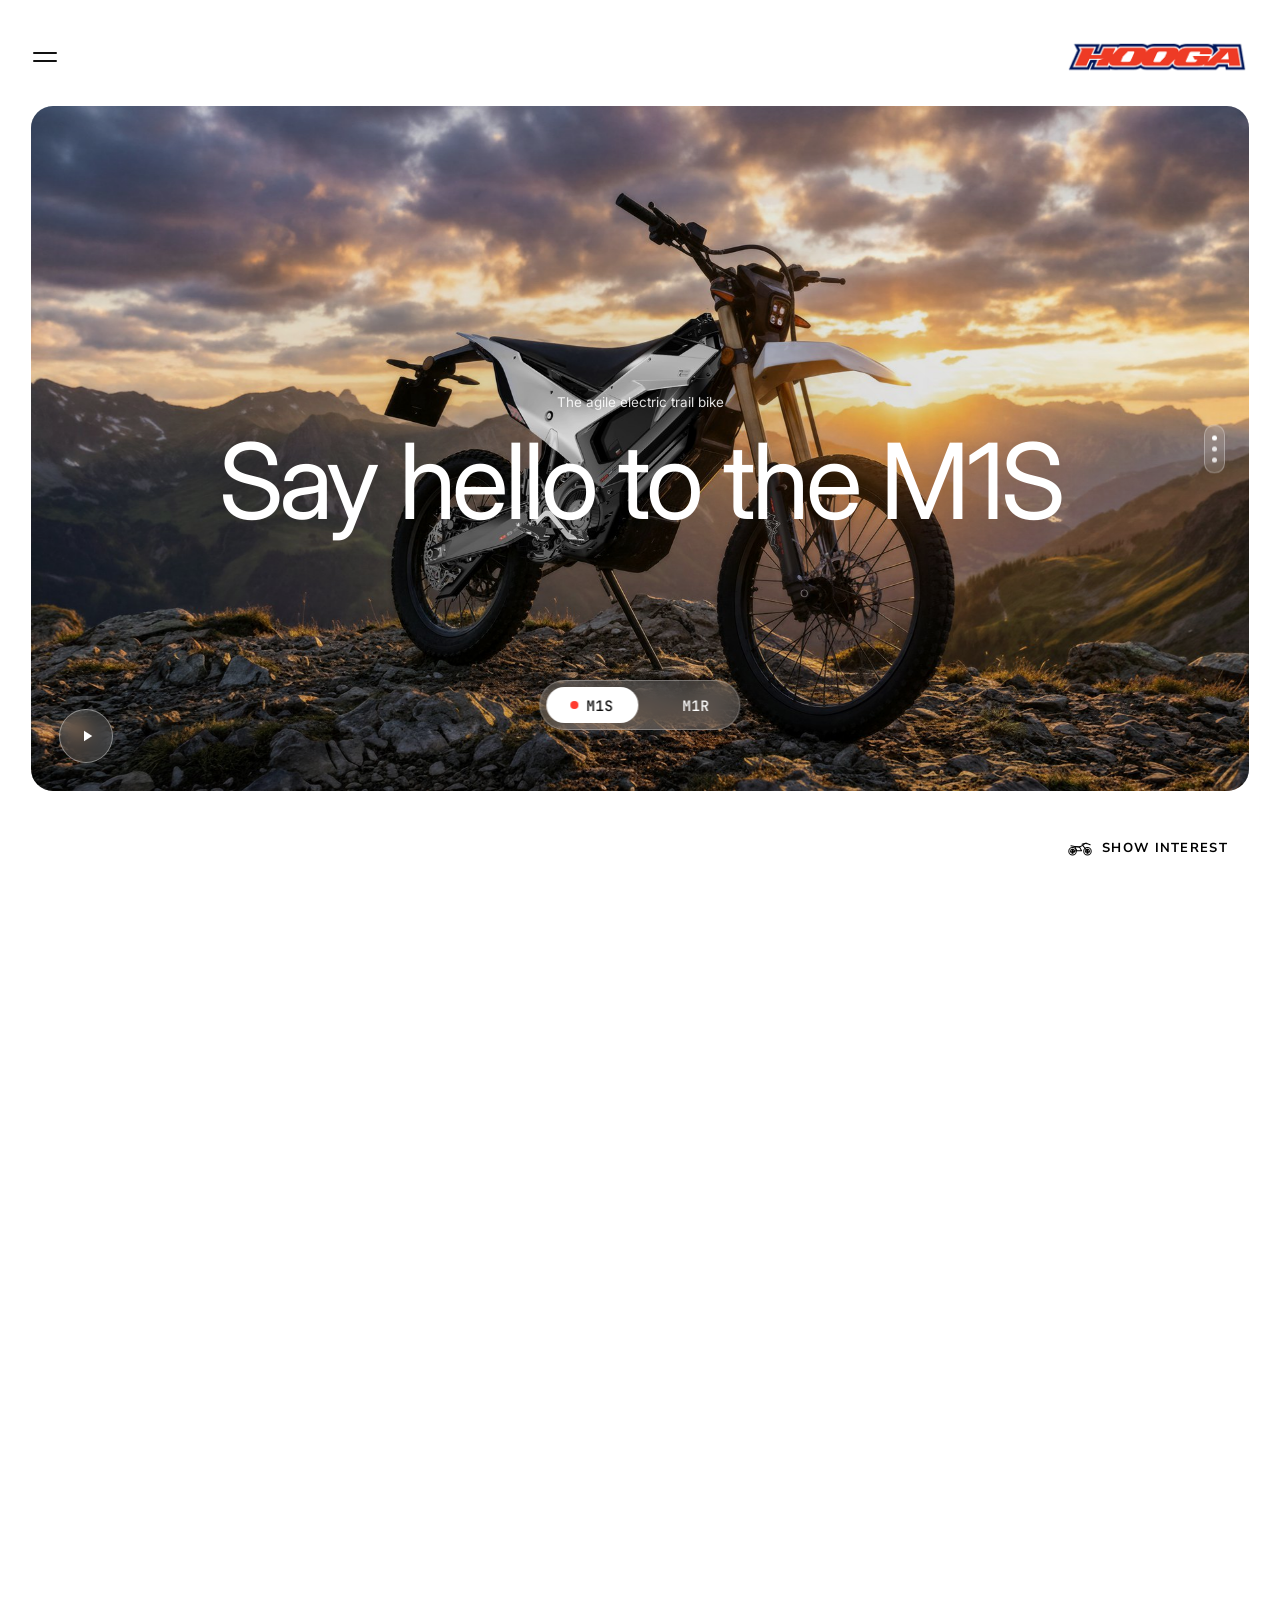
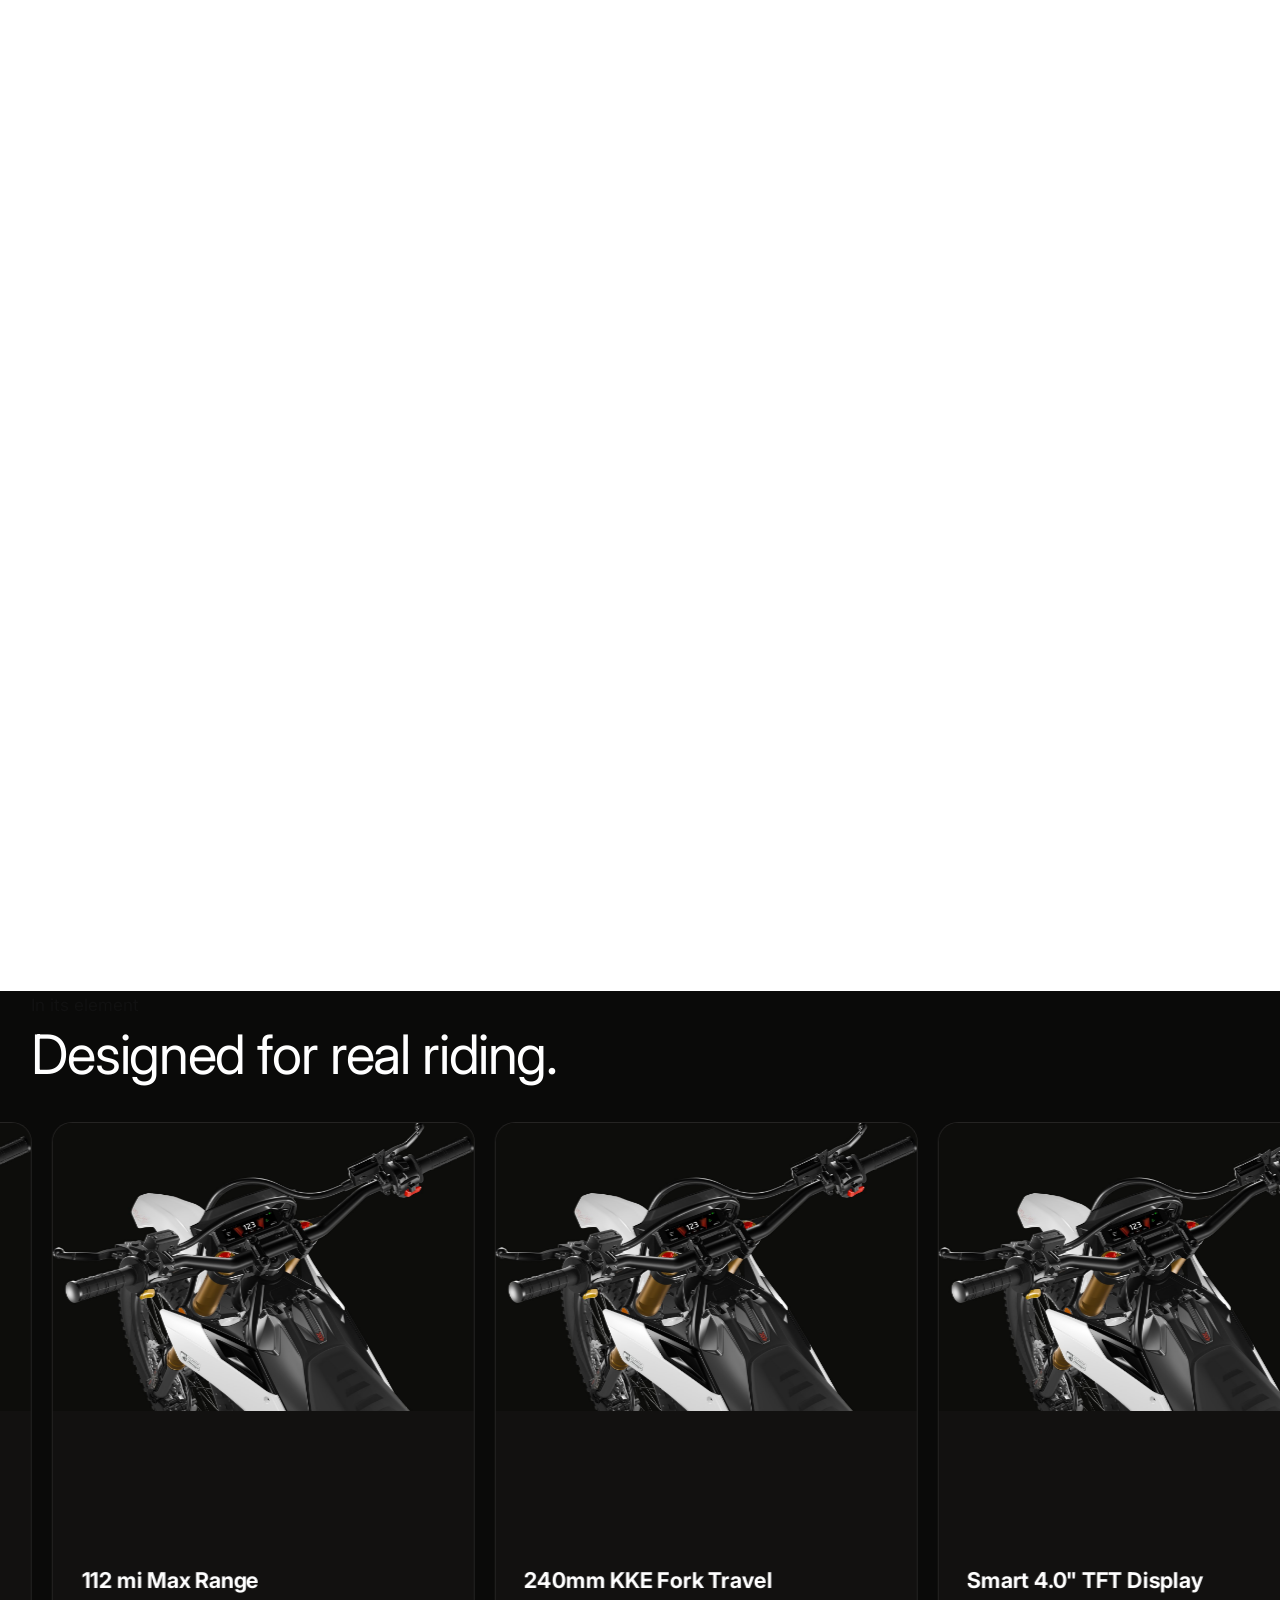
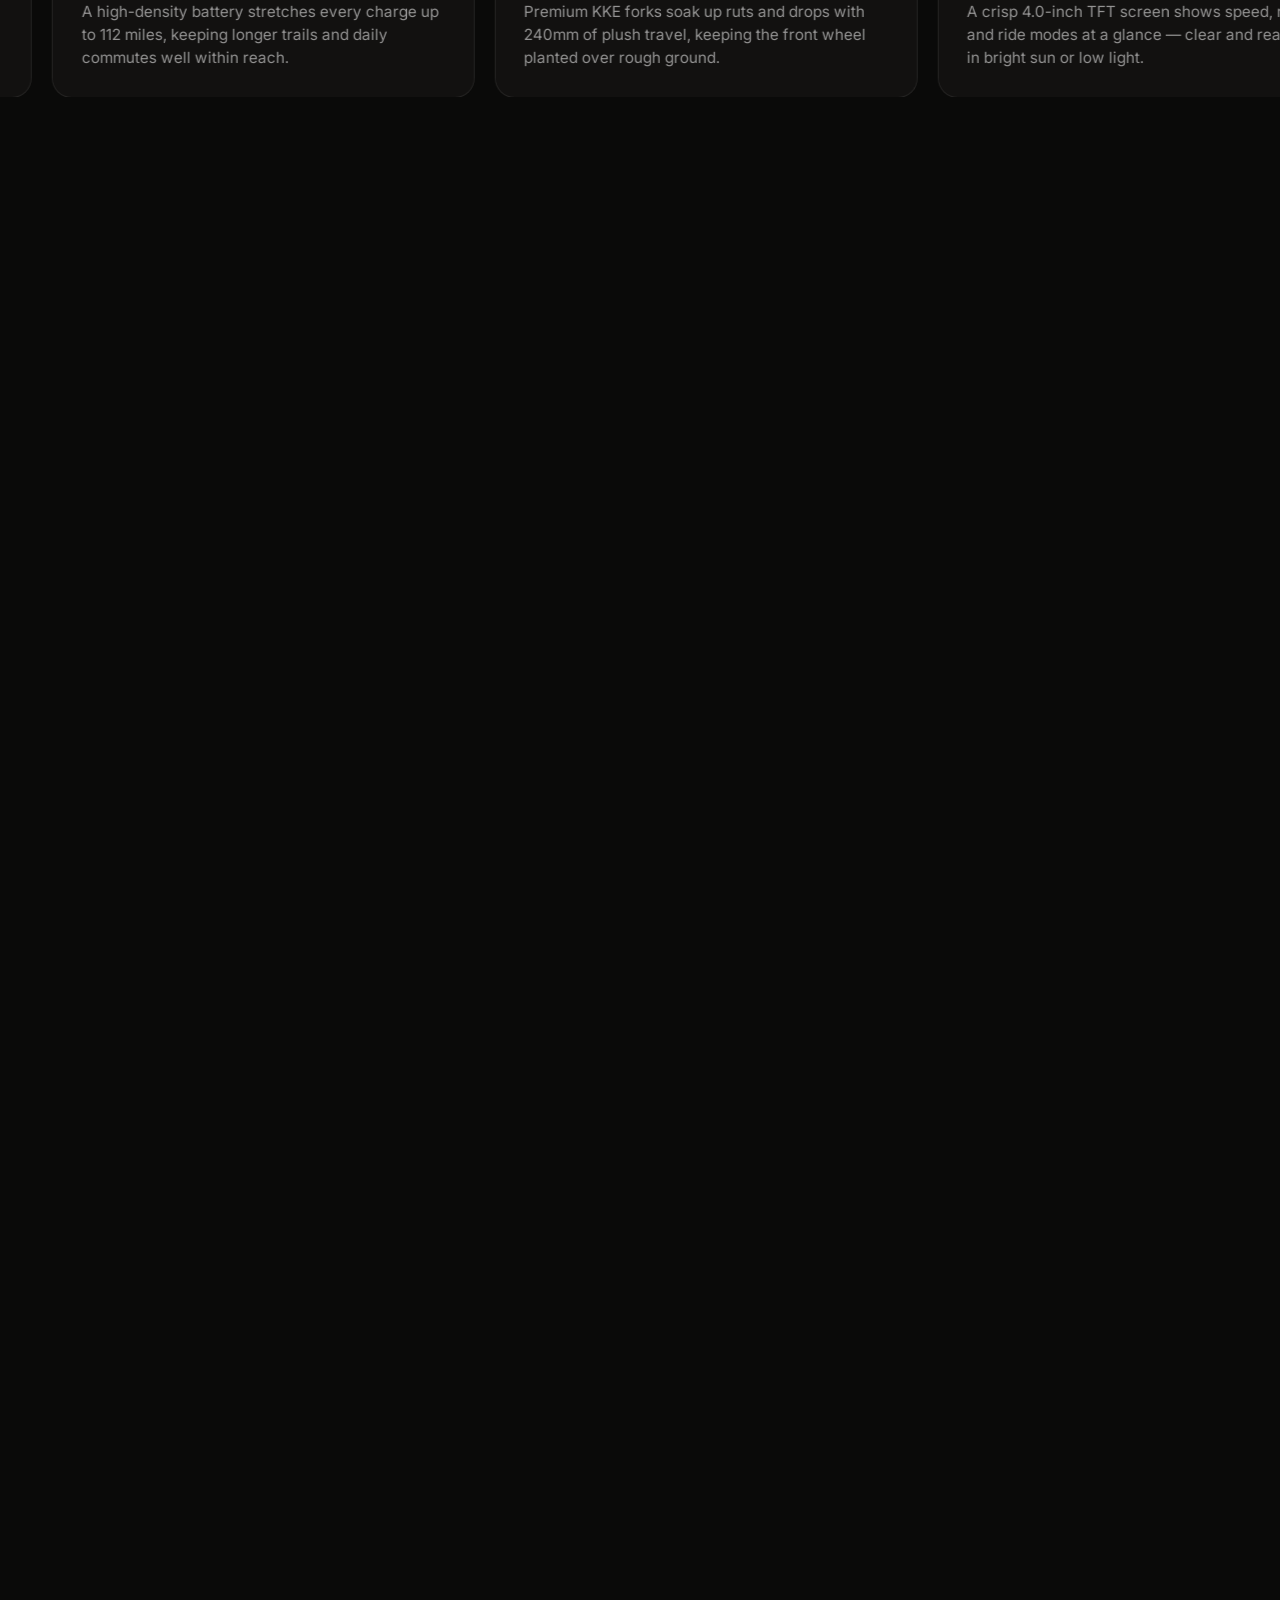
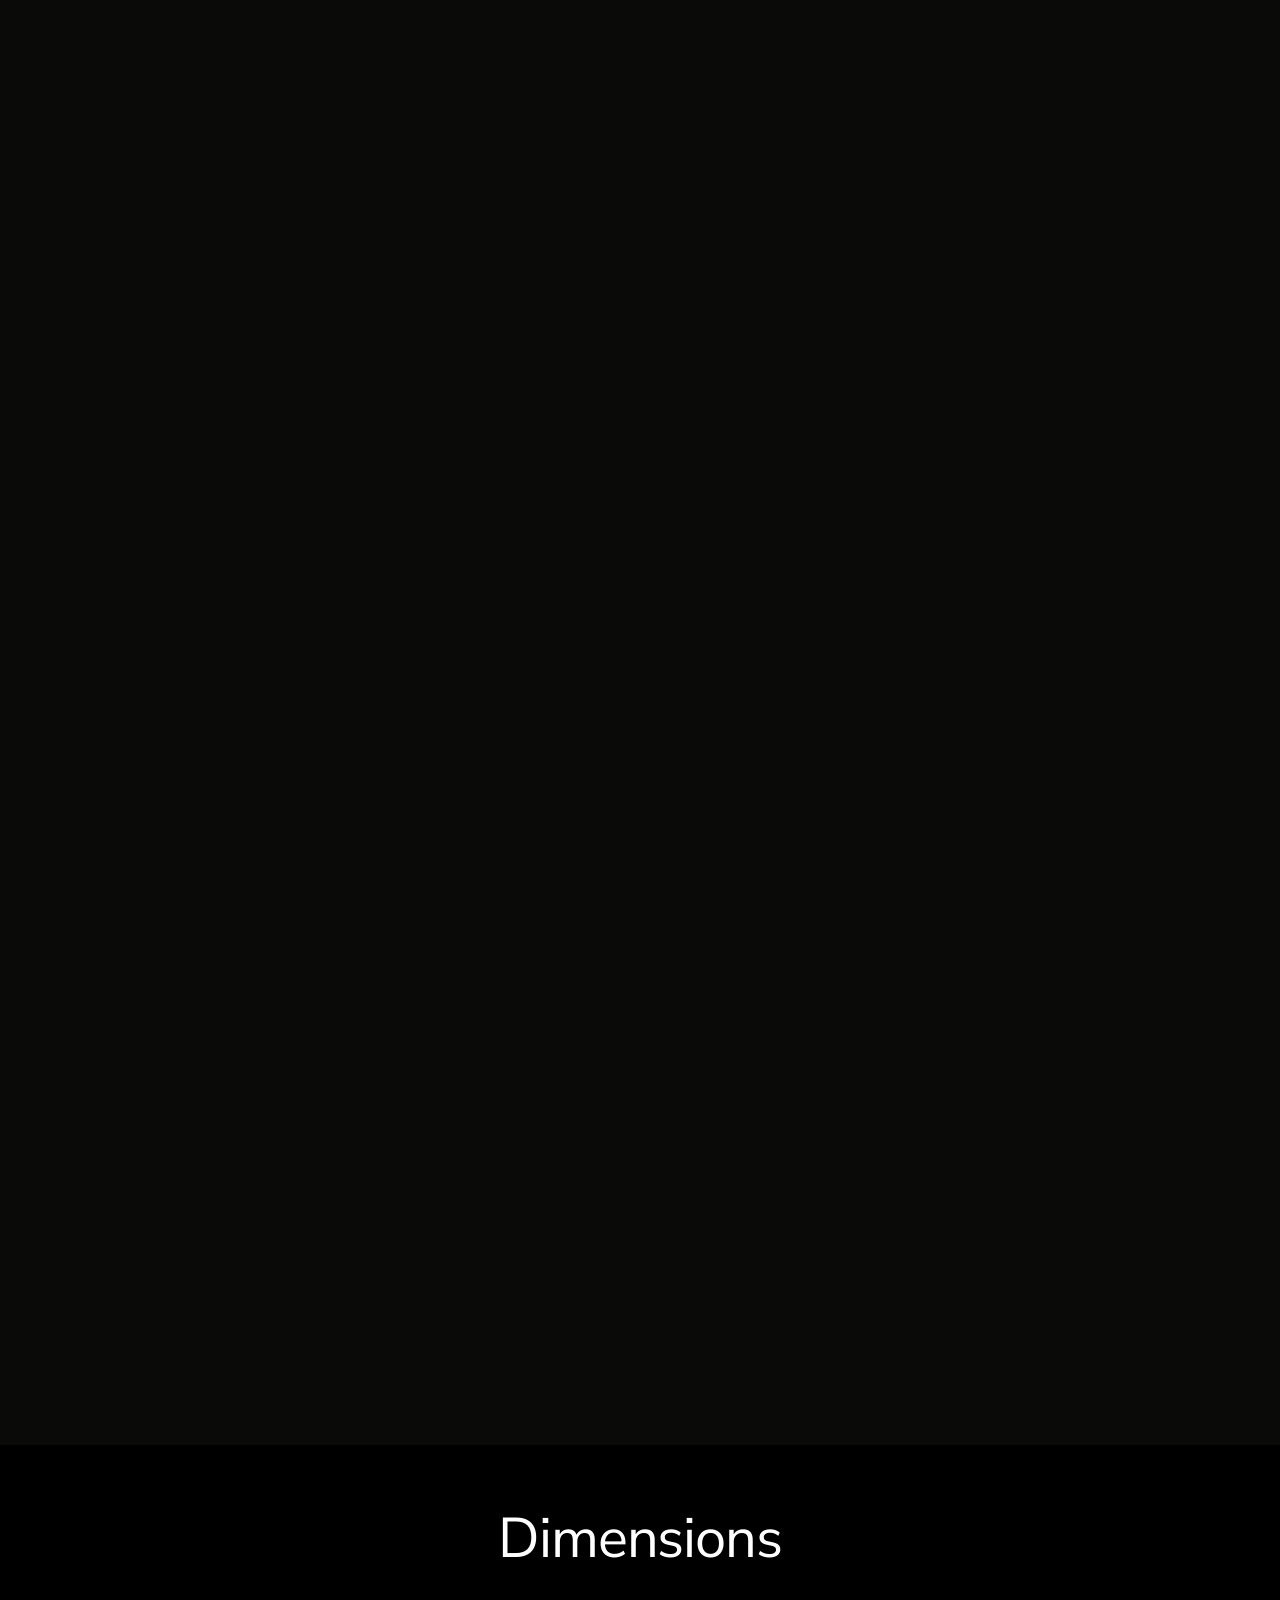
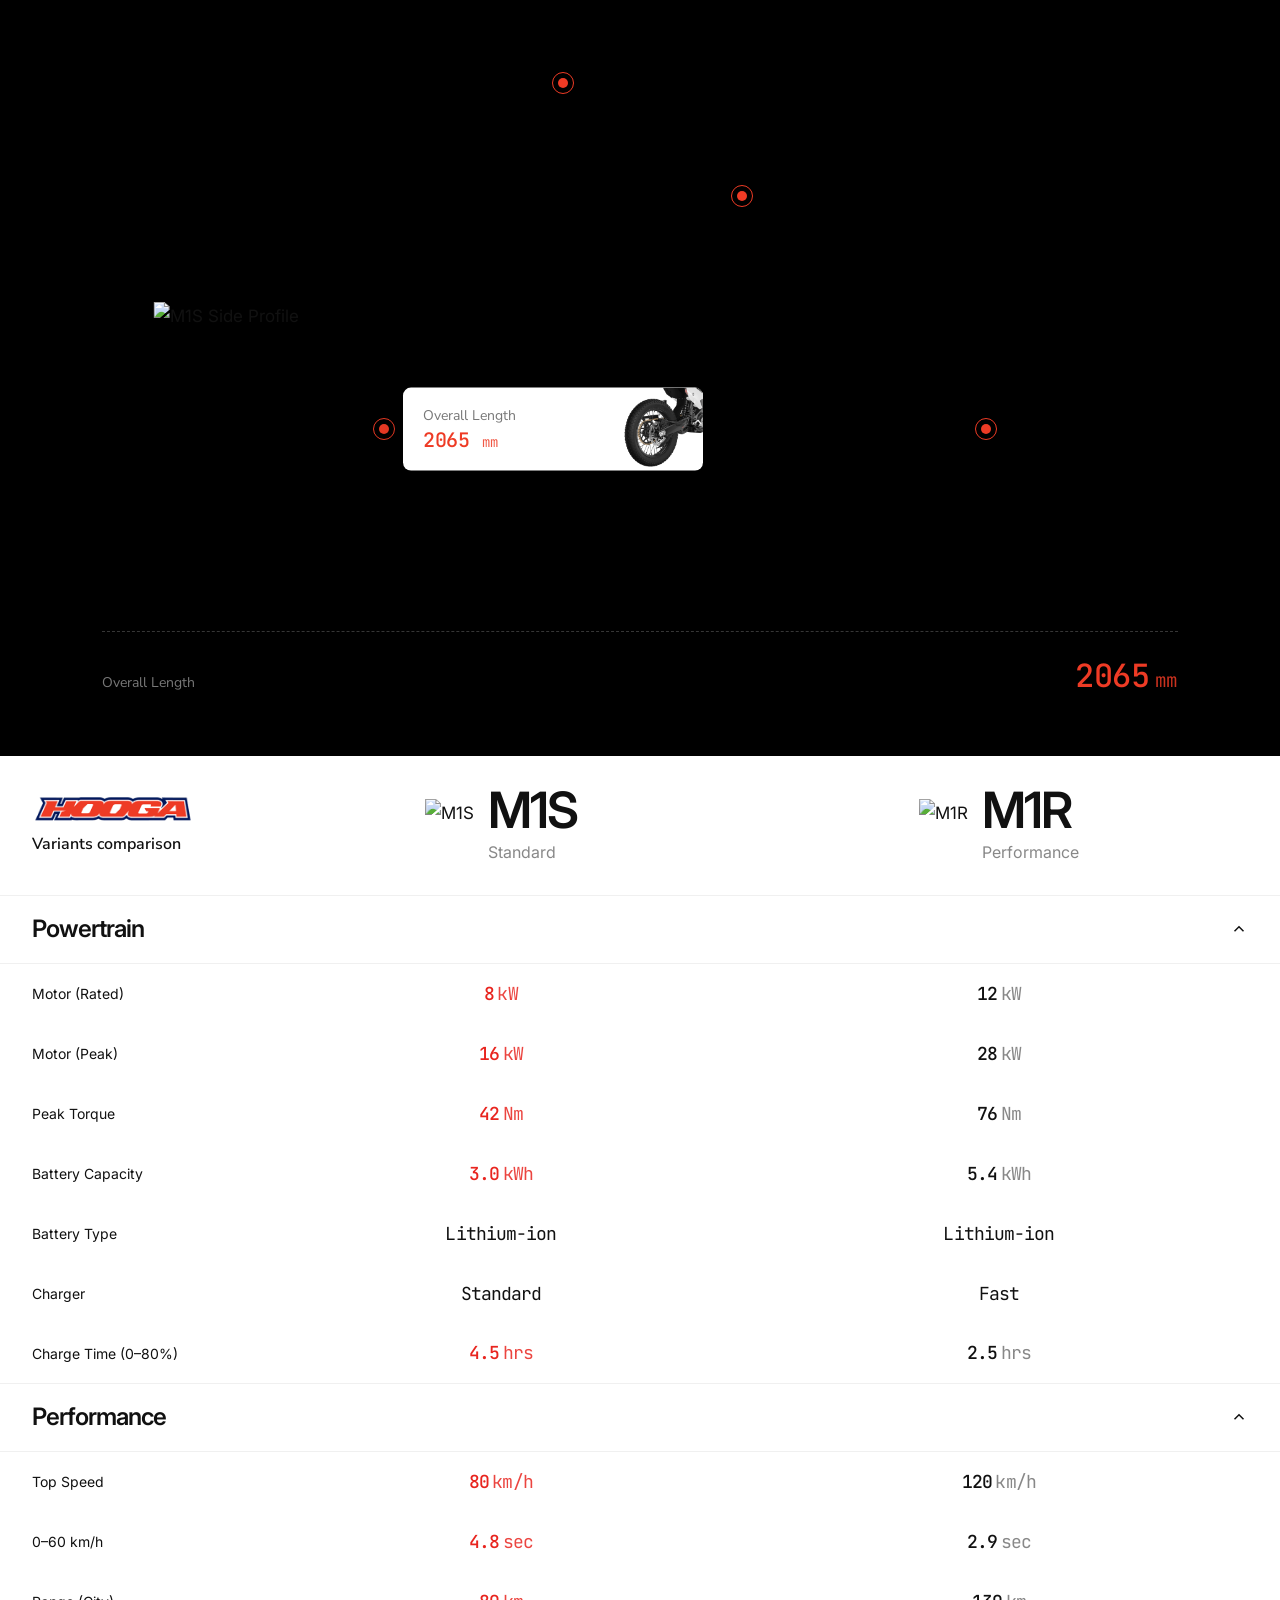
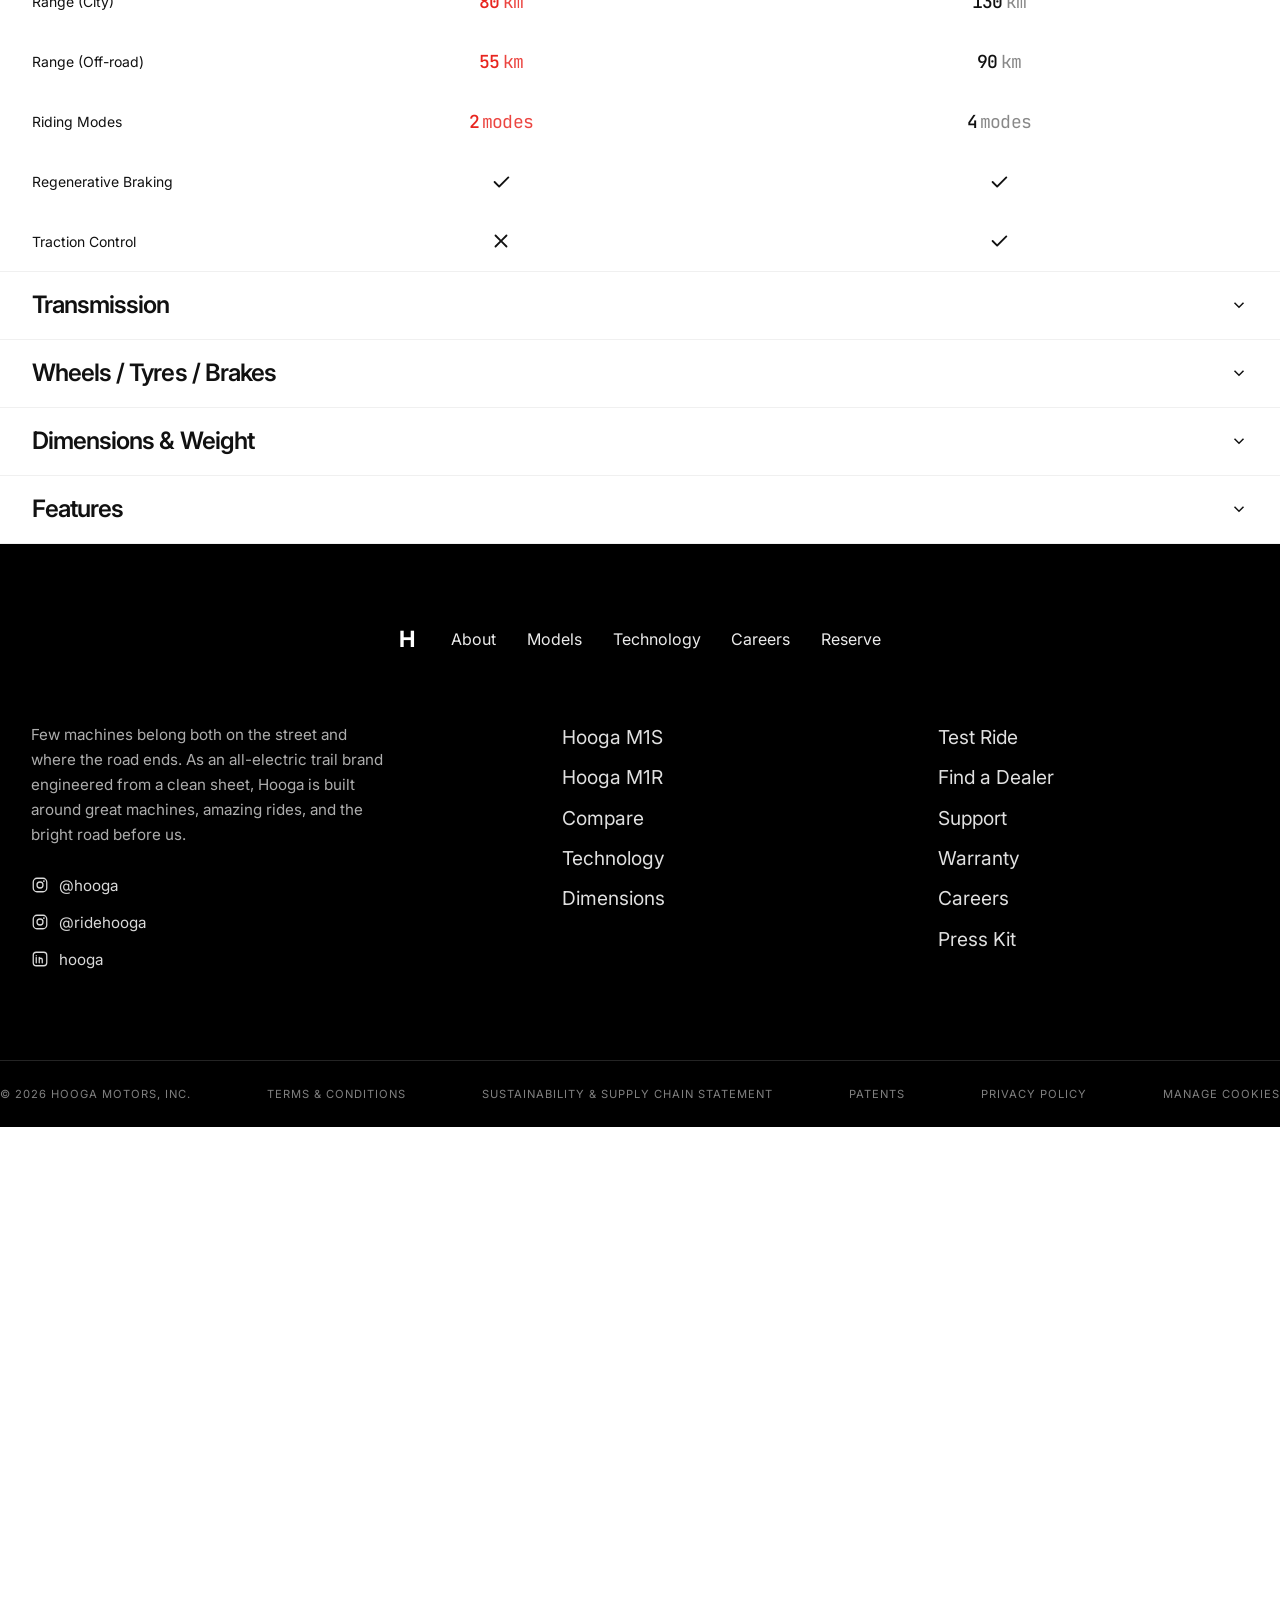
==== commit b8ebc989: "Add Careers & Support pages, dealer popup, and homepage polish - Careers page (careers.html, js/care" ====
--- a/index.html
+++ b/index.html
@@ -1,6 +1,7 @@
 <!DOCTYPE html>
 <html lang="en">
 <head>
+  <script>document.documentElement.classList.add('js');</script>
   <meta charset="UTF-8" />
   <meta name="viewport" content="width=device-width, initial-scale=1.0" />
   <meta http-equiv="Cache-Control" content="no-cache, no-store, must-revalidate" />
@@ -13,7 +14,7 @@
   <link rel="preconnect" href="https://fonts.gstatic.com" crossorigin />
   <link href="https://fonts.googleapis.com/css2?family=Inter:wght@300;400;500;600&family=JetBrains+Mono:wght@400;500&display=swap" rel="stylesheet" />
   <link href="https://fonts.googleapis.com/css2?family=Nunito+Sans:wght@400;500;600;700;800&display=swap" rel="stylesheet" />
-  <link rel="stylesheet" href="css/styles.css?v=7" />
+  <link rel="stylesheet" href="css/styles.css?v=9" />
 <style>
 /* ── Design tokens for new sections ── */
 :root {
@@ -212,6 +213,25 @@
   background: #fff; color: #000;
 }
 .si-btn.on-light { background: #111; color: #fff; }
+/* line dirt-bike icon: lays out beside the label; stroke follows the text colour */
+.si-btn { display: inline-flex; align-items: center; gap: 9px; }
+.si-bike { display: inline-flex; flex: none; }
+.si-bike svg { width: 26px; height: 16px; display: block; overflow: visible; transform-origin: 21% 70%; animation: si-bike-in 0.55s var(--ease) both; }
+.si-bike .whl { transform-box: fill-box; transform-origin: center; }
+/* hover = the bike comes alive: wheels spin + a little wheelie hop */
+.si-btn:hover .si-bike svg { animation: si-bike-ride 0.9s ease-in-out infinite; }
+.si-btn:hover .si-bike .whl { animation: si-bike-spin 0.5s linear infinite; }
+@keyframes si-bike-in { 0% { opacity: 0; transform: translateX(-7px); } 60% { opacity: 1; } 100% { opacity: 1; transform: translateX(0); } }
+@keyframes si-bike-spin { to { transform: rotate(360deg); } }
+@keyframes si-bike-ride {
+  0%   { transform: translateY(0) rotate(0deg); }
+  22%  { transform: translateY(-2px) rotate(-8deg); }
+  46%  { transform: translateY(0) rotate(0deg); }
+  100% { transform: translateY(0) rotate(0deg); }
+}
+@media (prefers-reduced-motion: reduce) {
+  .si-bike svg, .si-btn:hover .si-bike svg, .si-btn:hover .si-bike .whl { animation: none !important; }
+}
 
 /* ════ MODAL ════ */
 .si-overlay {
@@ -332,7 +352,6 @@
         </div></div>
       </div>
 
-      <a class="m-link" href="#gallery">Technology</a>
       <a class="m-link" href="#gallery">Our Story</a>
 
       <div class="m-item m-has-sub">
@@ -340,14 +359,14 @@
           <svg class="m-chev" viewBox="0 0 24 24" width="22" height="22" aria-hidden="true"><path d="M6 9l6 6 6-6" stroke="currentColor" stroke-width="2" fill="none" stroke-linecap="round" stroke-linejoin="round"/></svg>
         </button>
         <div class="m-sub"><div class="m-sub-inner">
-          <a href="#">Support Centre</a>
-          <a href="#">Technical &amp; Tutorial</a>
-          <a href="#">Contact</a>
+          <a href="support.html">Support Centre</a>
+          <a href="support.html#faq">Technical &amp; Tutorial</a>
+          <a href="support.html#faq">Contact</a>
         </div></div>
       </div>
 
-      <a class="m-link" href="#">Become a Dealer</a>
-      <a class="m-link" href="#">Careers</a>
+      <a class="m-link" href="#" data-deal-open>Become a Dealer</a>
+      <a class="m-link" href="careers.html">Careers</a>
     </nav>
   </div>
 
@@ -705,7 +724,7 @@
           <a href="#top">About</a>
           <a href="#models">Models</a>
           <a href="#gallery">Technology</a>
-          <a href="#gallery">Press</a>
+          <a href="careers.html">Careers</a>
           <a href="#compare">Reserve</a>
         </nav>
 
@@ -741,8 +760,9 @@
           <ul class="foot-list" data-reveal>
             <li><a href="#compare">Test Ride</a></li>
             <li><a href="#">Find a Dealer</a></li>
-            <li><a href="#">Support</a></li>
+            <li><a href="support.html">Support</a></li>
             <li><a href="#">Warranty</a></li>
+            <li><a href="careers.html">Careers</a></li>
             <li><a href="#">Press Kit</a></li>
           </ul>
         </div>
@@ -779,10 +799,27 @@
   <!-- play toast -->
   <div class="toast" id="toast">Film coming soon 🎬</div>
 
-  <script src="js/main.js?v=6"></script>
+  <script src="js/main.js?v=7"></script>
+  <script src="js/dealer.js?v=1"></script>
 
   <!-- ── Floating CTA ── -->
-  <button class="si-btn" id="siBtn">SHOW INTEREST</button>
+  <button class="si-btn" id="siBtn">
+    <span class="si-bike" aria-hidden="true">
+      <svg viewBox="0 0 48 30" fill="none" stroke="currentColor" stroke-width="1.9" stroke-linecap="round" stroke-linejoin="round">
+        <g class="bike-body">
+          <path d="M14 12 L18 20 L27 20 L23 13 Z"/>
+          <path d="M10 21 L18 20"/>
+          <path d="M7 11 L14 12 L23 13"/>
+          <path d="M23 13 L29 10 L34 6 H37"/>
+          <path d="M29 10 L38 21"/>
+          <path d="M28 8 Q34 5 43 9"/>
+        </g>
+        <g class="whl whl-r"><circle cx="10" cy="21" r="7"/><circle cx="10" cy="21" r="3.6"/><path d="M10 17.4 V24.6 M6.4 21 H13.6"/></g>
+        <g class="whl whl-f"><circle cx="38" cy="21" r="7"/><circle cx="38" cy="21" r="3.6"/><path d="M38 17.4 V24.6 M34.4 21 H41.6"/></g>
+      </svg>
+    </span>
+    <span class="si-btn-label">SHOW INTEREST</span>
+  </button>
 
   <!-- ── Interest Modal ── -->
   <div class="si-overlay" id="siOverlay">
@@ -813,6 +850,40 @@
           <input class="si-input" type="text" inputmode="numeric" maxlength="6" placeholder="000000" />
         </div>
         <button class="si-submit" type="submit">Submit Interest</button>
+      </form>
+    </div>
+  </div>
+
+  <!-- ── Become a Dealer Modal ── -->
+  <div class="deal-overlay" id="dealOverlay" role="dialog" aria-modal="true" aria-label="Become a dealer">
+    <div class="deal-modal">
+      <div class="deal-head">
+        <h2 class="deal-title">Become a Hooga<br>dealer</h2>
+        <button class="deal-close" data-deal-close aria-label="Close">&#x2715;</button>
+      </div>
+      <form class="deal-form" id="dealForm" novalidate>
+        <div class="deal-field">
+          <label class="deal-label">Dealership / business name</label>
+          <input class="deal-input" name="business" type="text" placeholder="Your business name" />
+        </div>
+        <div class="deal-field">
+          <label class="deal-label">Contact person</label>
+          <input class="deal-input" name="name" type="text" placeholder="Your full name" />
+        </div>
+        <div class="deal-field">
+          <label class="deal-label">Email</label>
+          <input class="deal-input" name="email" type="email" placeholder="you@example.com" />
+        </div>
+        <div class="deal-field">
+          <label class="deal-label">Contact Number</label>
+          <input class="deal-input" name="phone" type="tel" placeholder="+91 00000 00000" />
+        </div>
+        <div class="deal-field">
+          <label class="deal-label">City</label>
+          <input class="deal-input" name="city" type="text" placeholder="City, State" />
+        </div>
+        <p class="deal-note" id="dealNote" role="status" aria-live="polite"></p>
+        <button class="deal-submit" type="submit">Submit application</button>
       </form>
     </div>
   </div>
@@ -874,6 +945,7 @@
   /* ── Floating CTA ── */
   (function() {
     var btn = document.getElementById('siBtn');
+    var labelEl = btn.querySelector('.si-btn-label');
     var overlay = document.getElementById('siOverlay');
     var closeBtn = document.getElementById('siClose');
     var comparison = document.querySelector('.new-comparison');
@@ -895,10 +967,10 @@
       }, 36);
     }
 
-    btn.addEventListener('mouseenter', function() { scramble(btn, LABEL); });
+    btn.addEventListener('mouseenter', function() { scramble(labelEl, LABEL); });
     btn.addEventListener('mouseleave', function() {
       if (scrambleIv) { clearInterval(scrambleIv); scrambleIv = null; }
-      btn.textContent = LABEL;
+      labelEl.textContent = LABEL;
     });
 
     if (comparison) {
--- a/css/styles.css
+++ b/css/styles.css
@@ -145,6 +145,26 @@
 .hero-center.switching { opacity: 0; }
 .hero-kicker { font-size: clamp(0.78rem, 1.05vw, 0.95rem); line-height: 1.45; color: rgba(255,255,255,0.88); margin-bottom: clamp(0.8rem, 1.4vw, 1.25rem); text-shadow: 0 1px 14px rgba(0,0,0,0.3); }
 .hero-title { font-size: clamp(2.6rem, 8.2vw, 118px); font-weight: 400; line-height: 0.98; letter-spacing: -0.035em; text-shadow: 0 2px 34px rgba(0,0,0,0.22); }
+
+/* Banner text load-in: smooth fade + rise + blur-to-focus, kicker then title.
+   Gated by .js so the text is always visible if scripts are off (no hidden trap). */
+.js .hero-kicker { opacity: 0; transform: translateY(16px); filter: blur(8px); }
+.js .hero-title  { opacity: 0; transform: translateY(26px) scale(1.012); filter: blur(12px); transform-origin: 50% 100%; }
+.js .hero-kicker, .js .hero-title { will-change: opacity, transform, filter; }
+.hero.loaded .hero-kicker {
+  opacity: 1; transform: none; filter: blur(0);
+  transition: opacity 0.85s var(--ease), transform 0.85s var(--ease), filter 0.85s var(--ease);
+  transition-delay: 0.12s;
+}
+.hero.loaded .hero-title {
+  opacity: 1; transform: none; filter: blur(0);
+  transition: opacity 1s var(--ease), transform 1.05s var(--ease), filter 1.05s var(--ease);
+  transition-delay: 0.3s;
+}
+.hero.loaded .hero-kicker, .hero.loaded .hero-title { will-change: auto; }
+@media (prefers-reduced-motion: reduce) {
+  .js .hero-kicker, .js .hero-title { opacity: 1; transform: none; filter: none; transition: none; }
+}
 
 /* model pill: anchored toward the bottom of the banner */
 .seg { position: absolute; left: 50%; bottom: clamp(22px, 9%, 80px); transform: translateX(-50%); display: inline-flex; gap: 0.25rem; padding: 0.36rem; background: rgba(255,255,255,0.18); backdrop-filter: blur(10px); border: 1px solid rgba(255,255,255,0.28); border-radius: 999px; }
@@ -379,6 +399,29 @@
 [data-reveal] { opacity: 0; transform: translateY(24px); transition: opacity 0.8s var(--ease), transform 0.8s var(--ease); }
 [data-reveal].in { opacity: 1; transform: none; }
 
+/* ===== Become a Dealer modal (shared, modelled on the Show Interest popup) ===== */
+.deal-overlay { position: fixed; inset: 0; z-index: 1000; display: flex; align-items: center; justify-content: center; padding: 20px; background: rgba(0,0,0,0.48); backdrop-filter: blur(4px); -webkit-backdrop-filter: blur(4px); opacity: 0; pointer-events: none; transition: opacity 0.22s ease; }
+.deal-overlay.open { opacity: 1; pointer-events: auto; }
+.deal-modal { background: #fff; border-radius: 16px; width: min(480px, calc(100vw - 32px)); max-height: calc(100vh - 48px); overflow-y: auto; padding: 32px; position: relative; transform: translateY(12px); transition: transform 0.22s ease; display: flex; flex-direction: column; gap: 20px; }
+.deal-overlay.open .deal-modal { transform: translateY(0); }
+.deal-head { display: flex; align-items: flex-start; justify-content: space-between; gap: 16px; }
+.deal-title { font-family: var(--font-ui2, var(--sans)); font-size: 20px; font-weight: 600; color: #111; line-height: 1.3; }
+.deal-close { background: none; border: none; cursor: pointer; padding: 4px; color: #888; flex-shrink: 0; font-size: 20px; line-height: 1; transition: color 0.15s; }
+.deal-close:hover { color: #111; }
+.deal-form { display: flex; flex-direction: column; gap: 14px; }
+.deal-field { display: flex; flex-direction: column; gap: 6px; }
+.deal-label { font-family: var(--font-ui2, var(--sans)); font-size: 14px; font-weight: 500; color: #111; }
+.deal-input { height: 40px; padding: 0 12px; border: 1px solid #e2e8f0; border-radius: 8px; font-family: var(--font-ui2, var(--sans)); font-size: 14px; color: #111; background: #fff; outline: none; width: 100%; transition: border-color 0.15s, box-shadow 0.15s; }
+.deal-input::placeholder { color: #aaa; }
+.deal-input:focus { border-color: #111; box-shadow: 0 0 0 2px rgba(17,17,17,0.1); }
+.deal-input.invalid { border-color: #d23b2c; box-shadow: 0 0 0 2px rgba(210,59,44,0.12); }
+.deal-note { font-size: 13px; min-height: 1em; font-family: var(--font-ui2, var(--sans)); }
+.deal-note.error { color: #d23b2c; }
+.deal-note.success { color: #1a7f37; }
+.deal-submit { height: 44px; width: 100%; background: #111; color: #fff; border: none; border-radius: 8px; font-family: var(--font-ui2, var(--sans)); font-size: 14px; font-weight: 600; letter-spacing: 0.04em; cursor: pointer; margin-top: 4px; transition: background 0.15s; }
+.deal-submit:hover { background: #333; }
+.deal-submit:disabled { background: #1a7f37; cursor: default; }
+
 /* =========================================================
    Responsive
    ========================================================= */
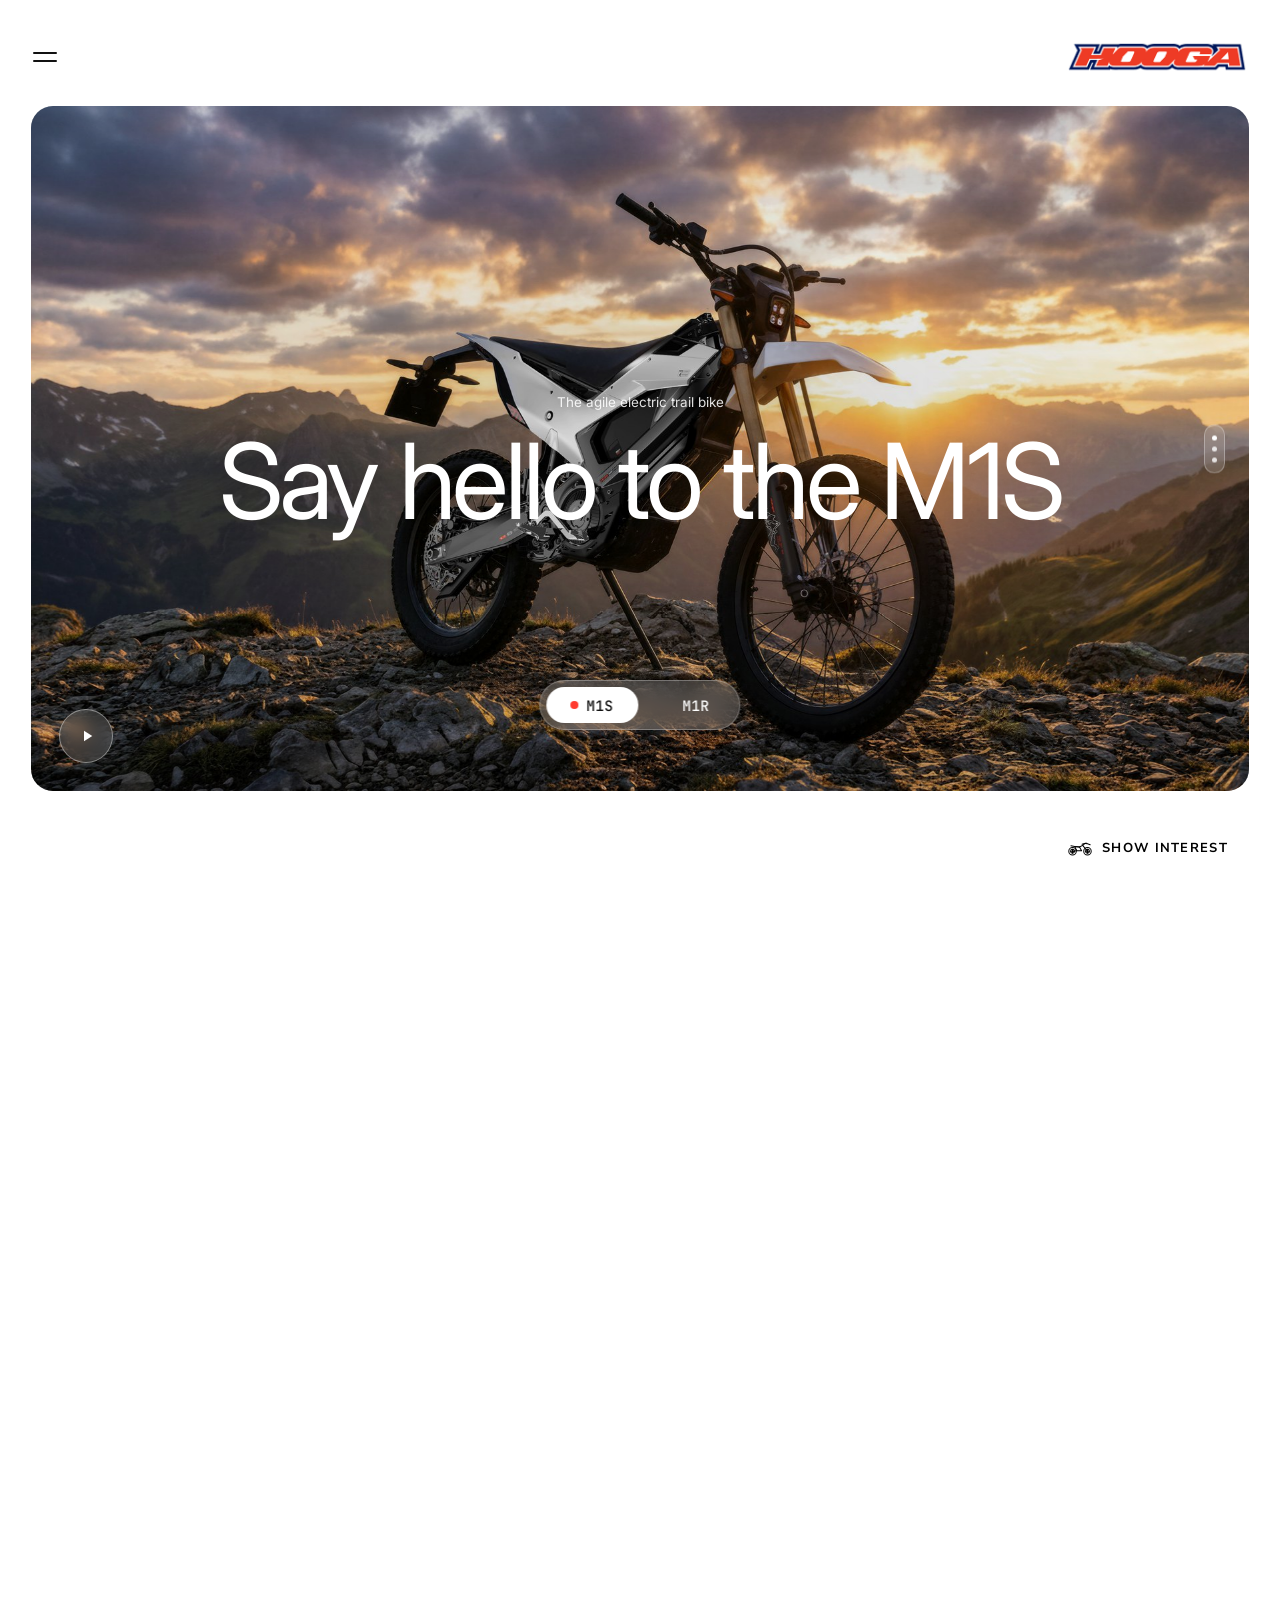
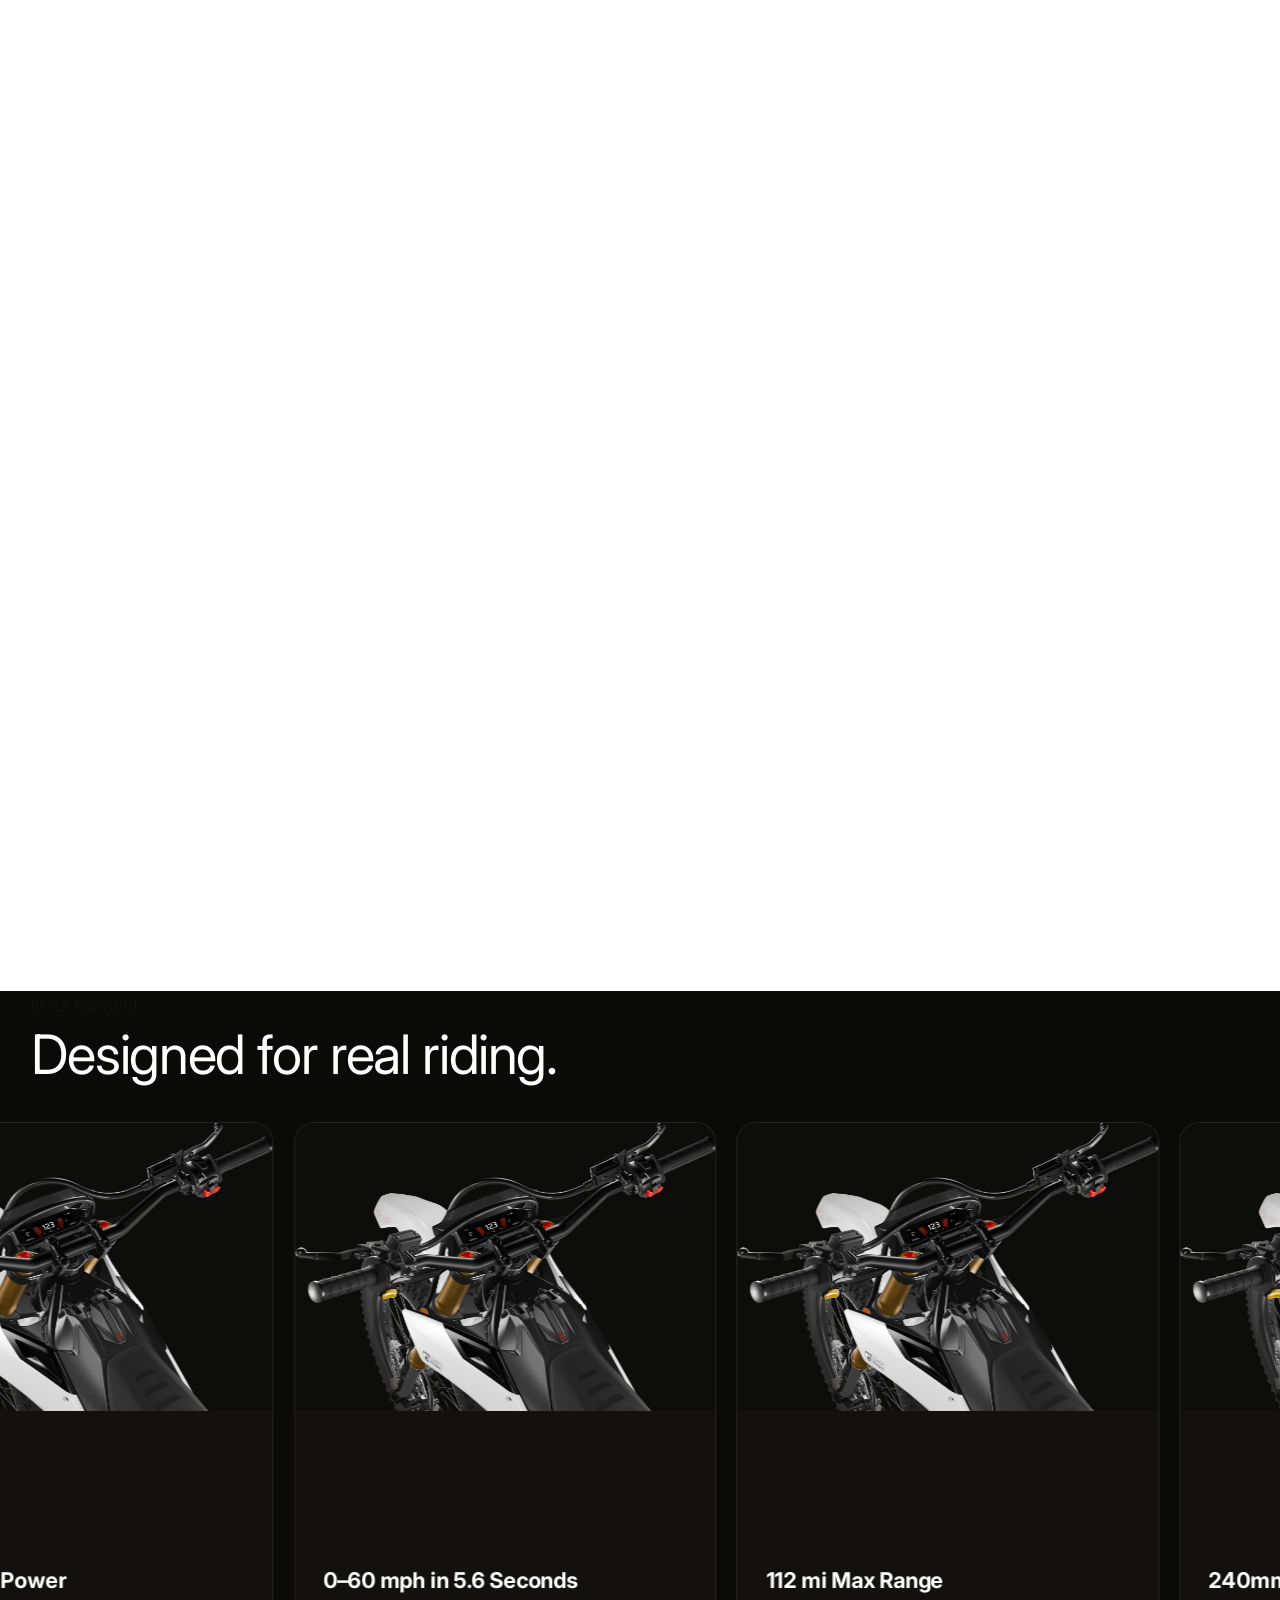
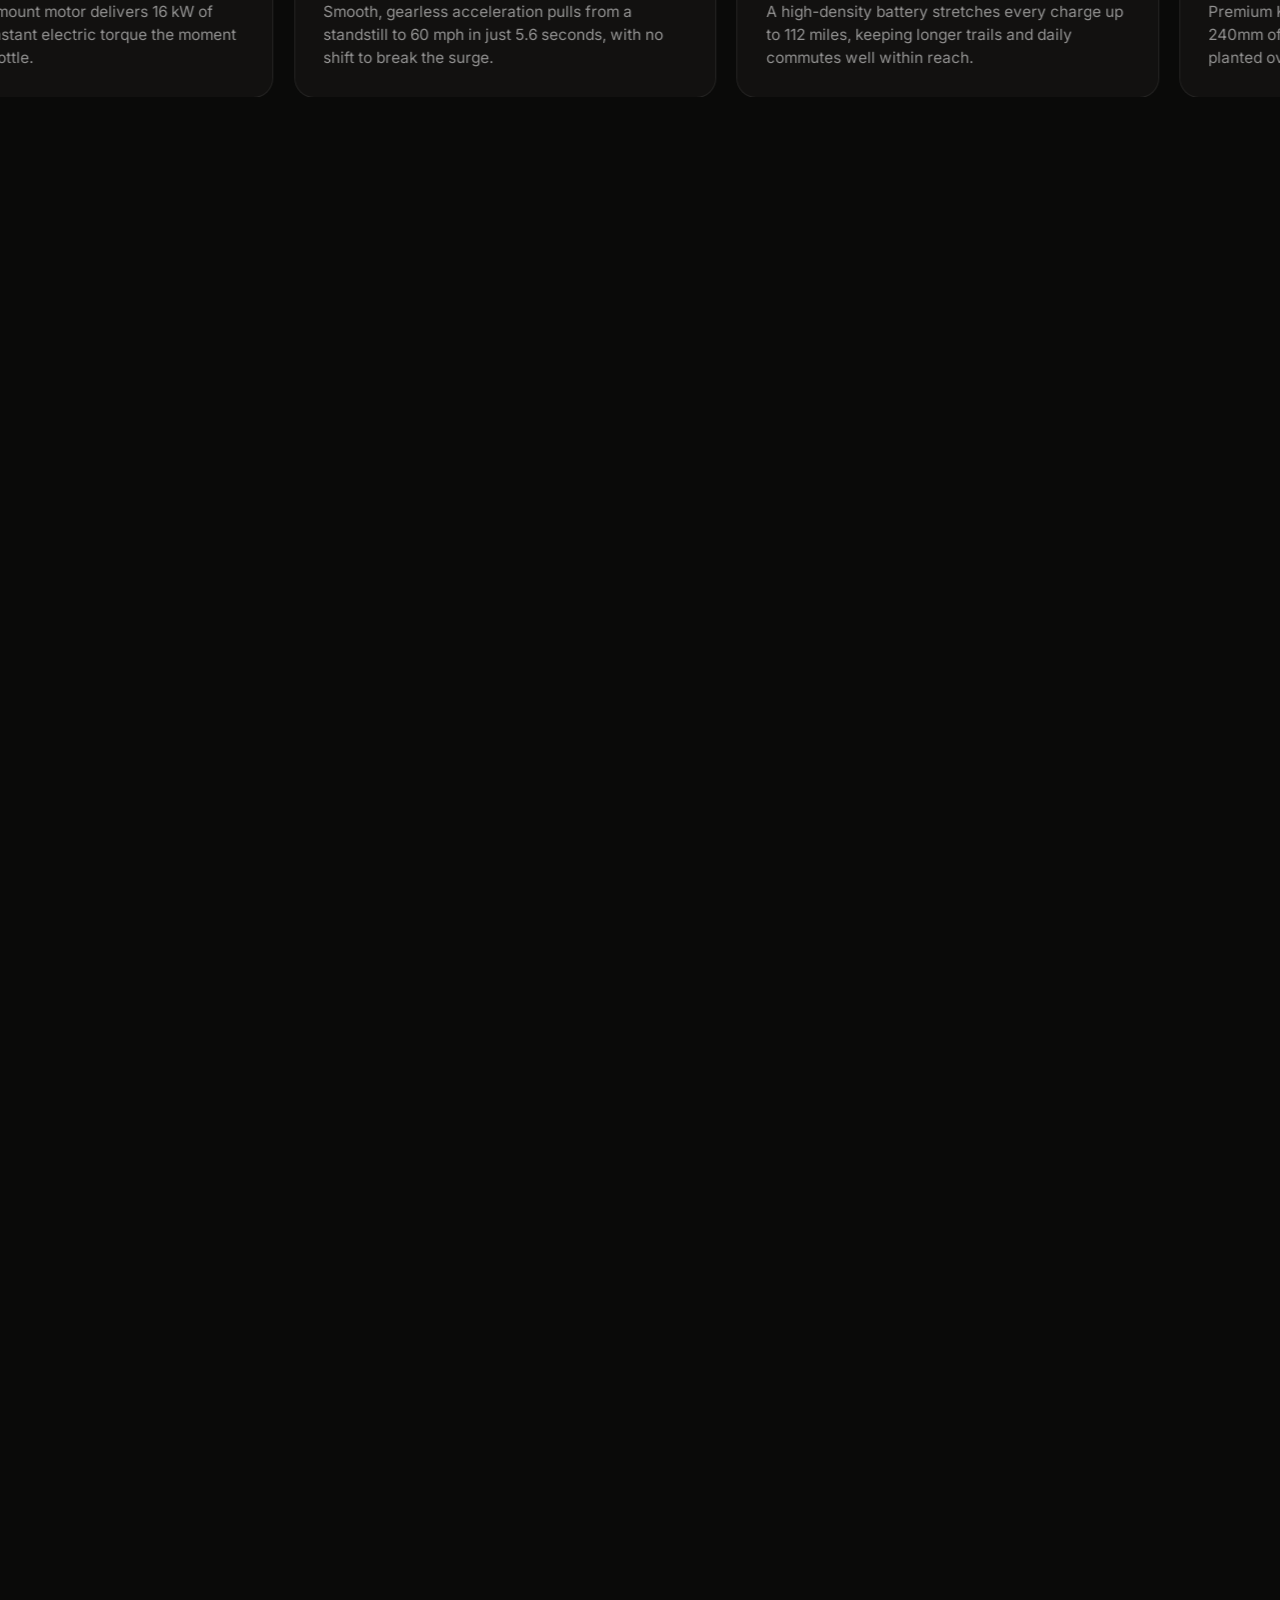
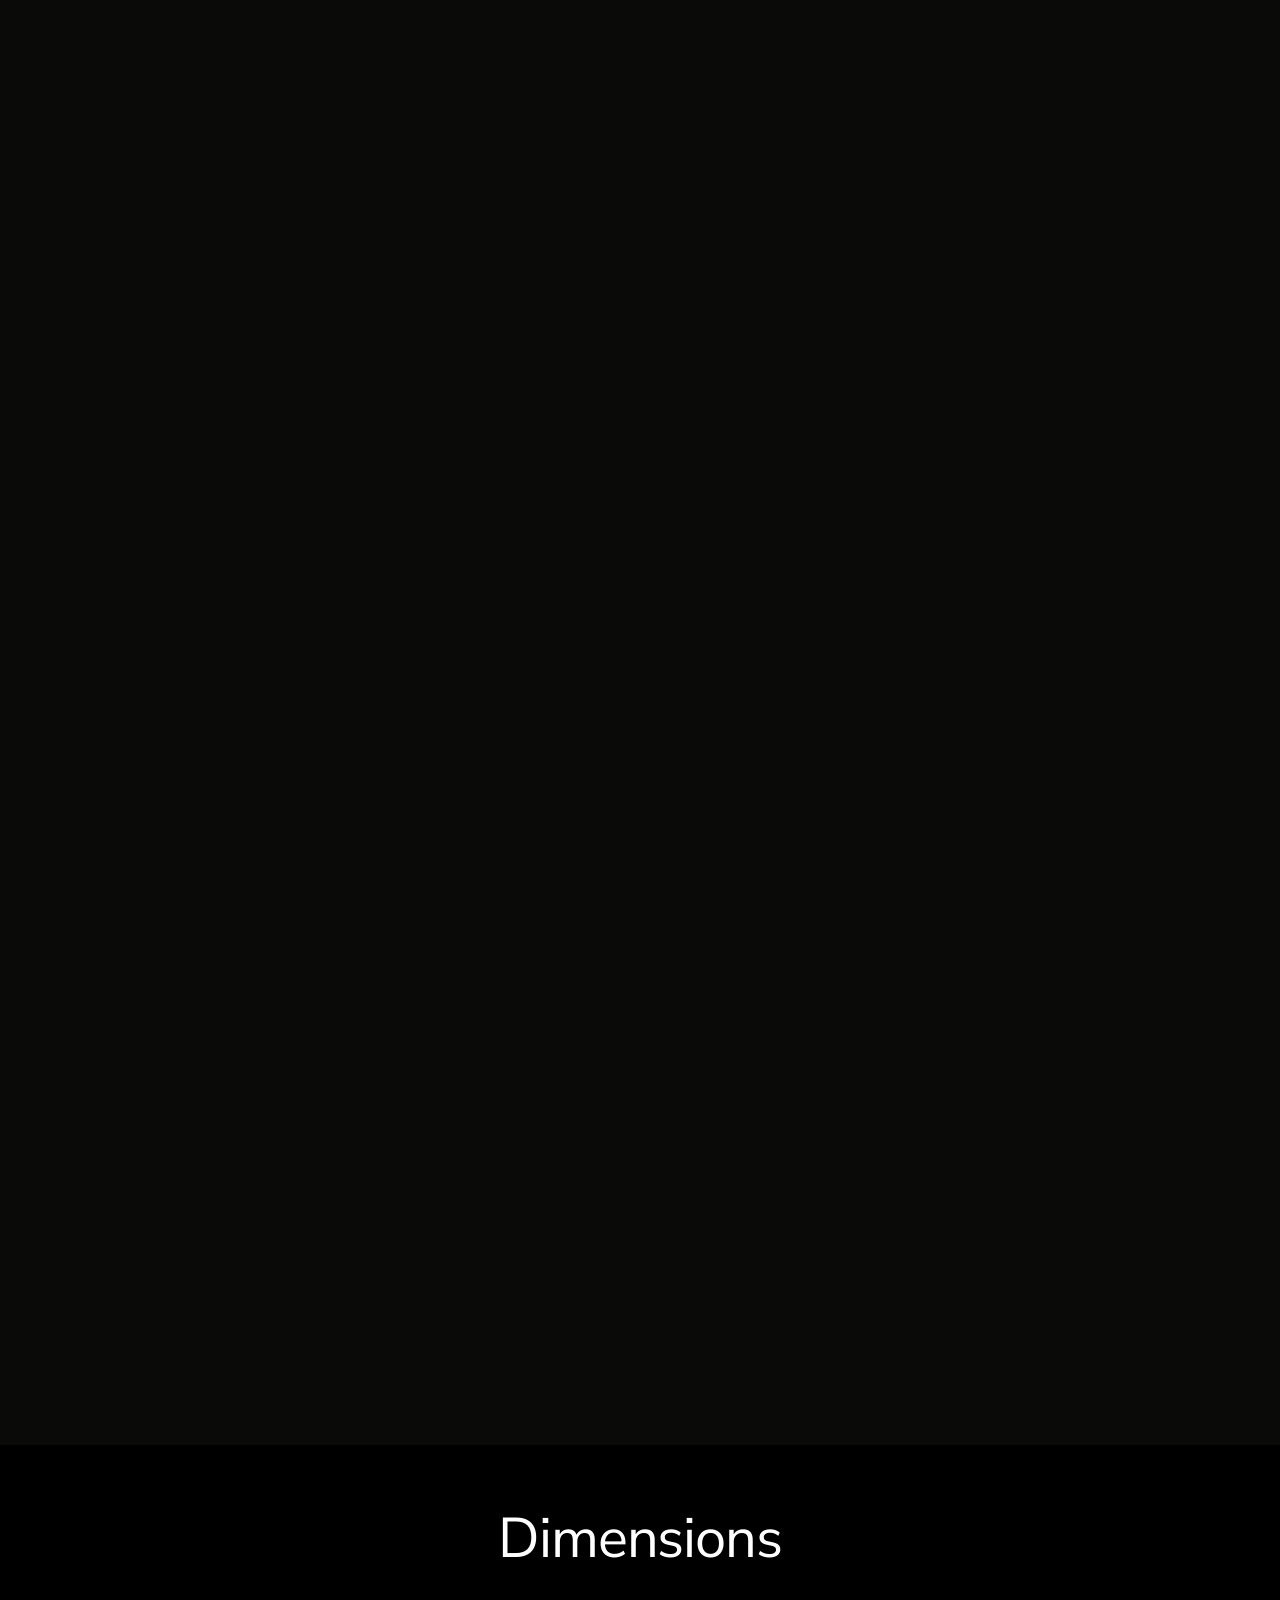
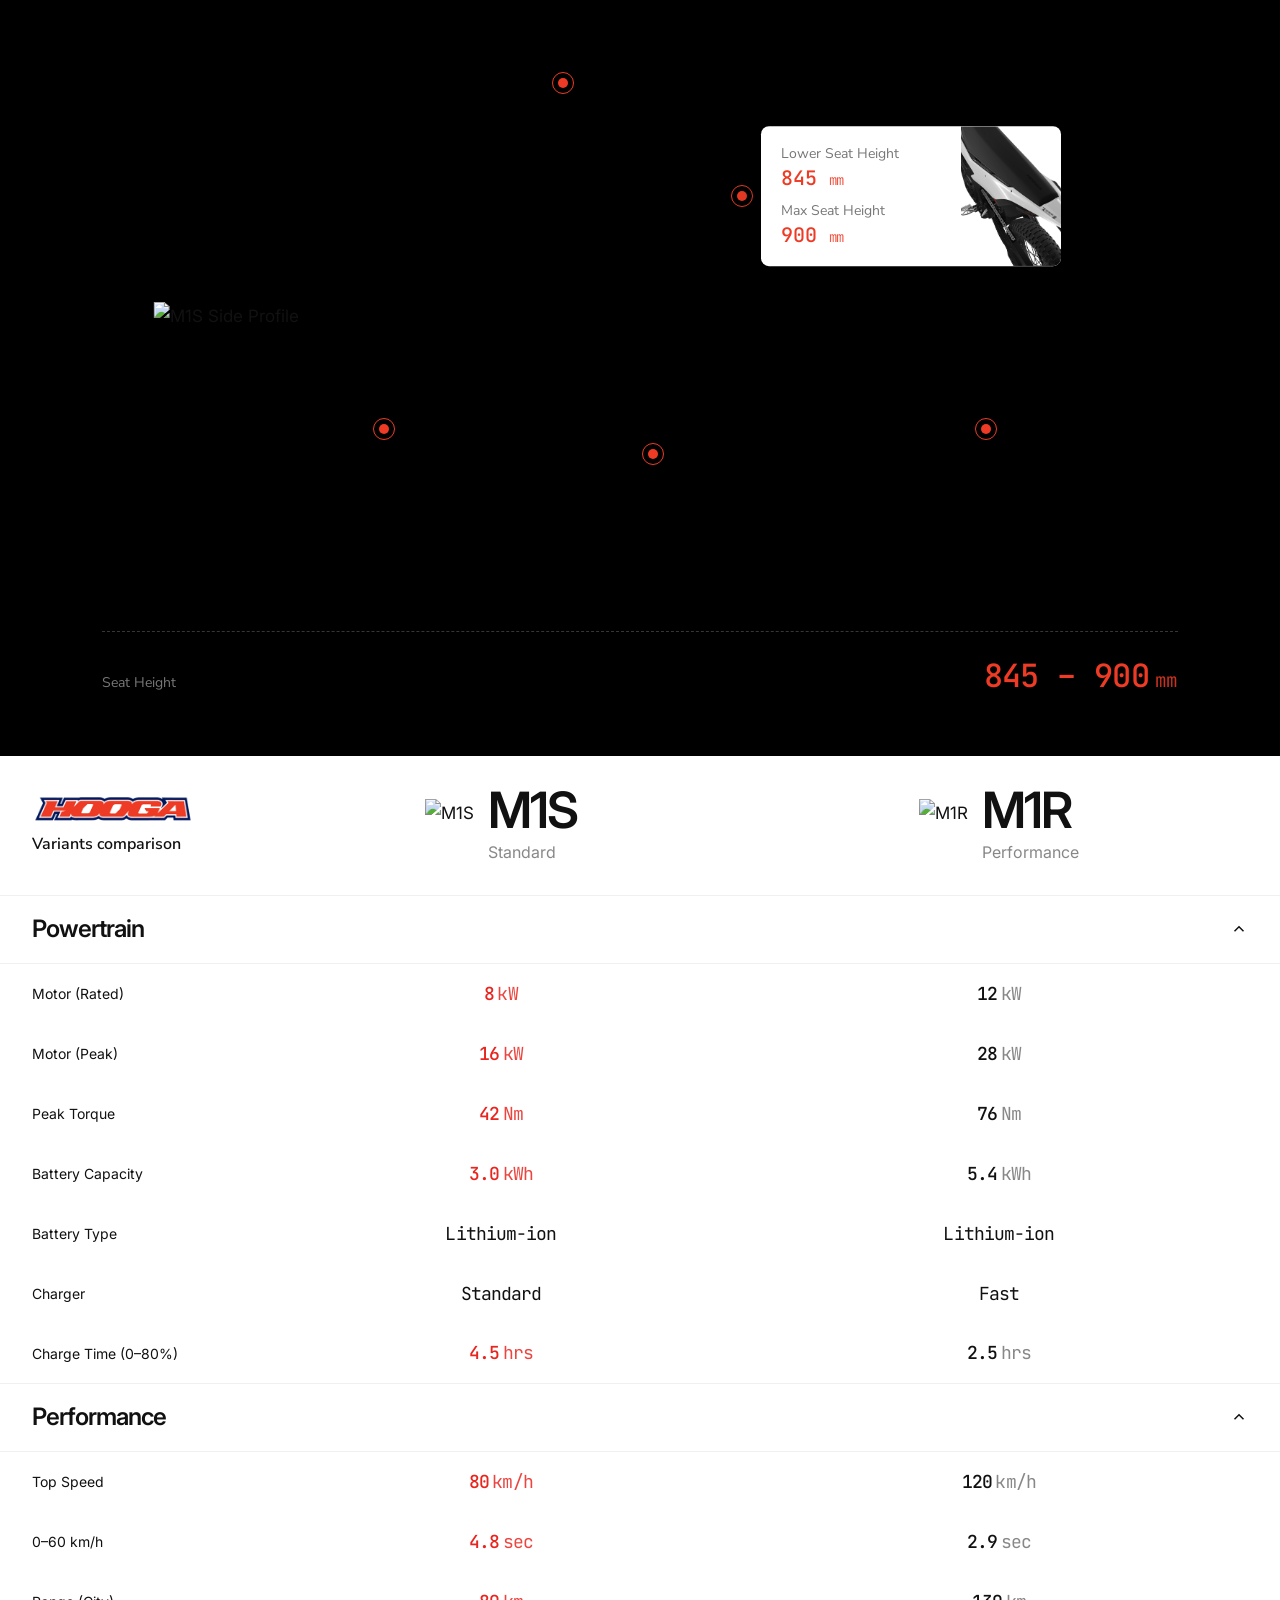
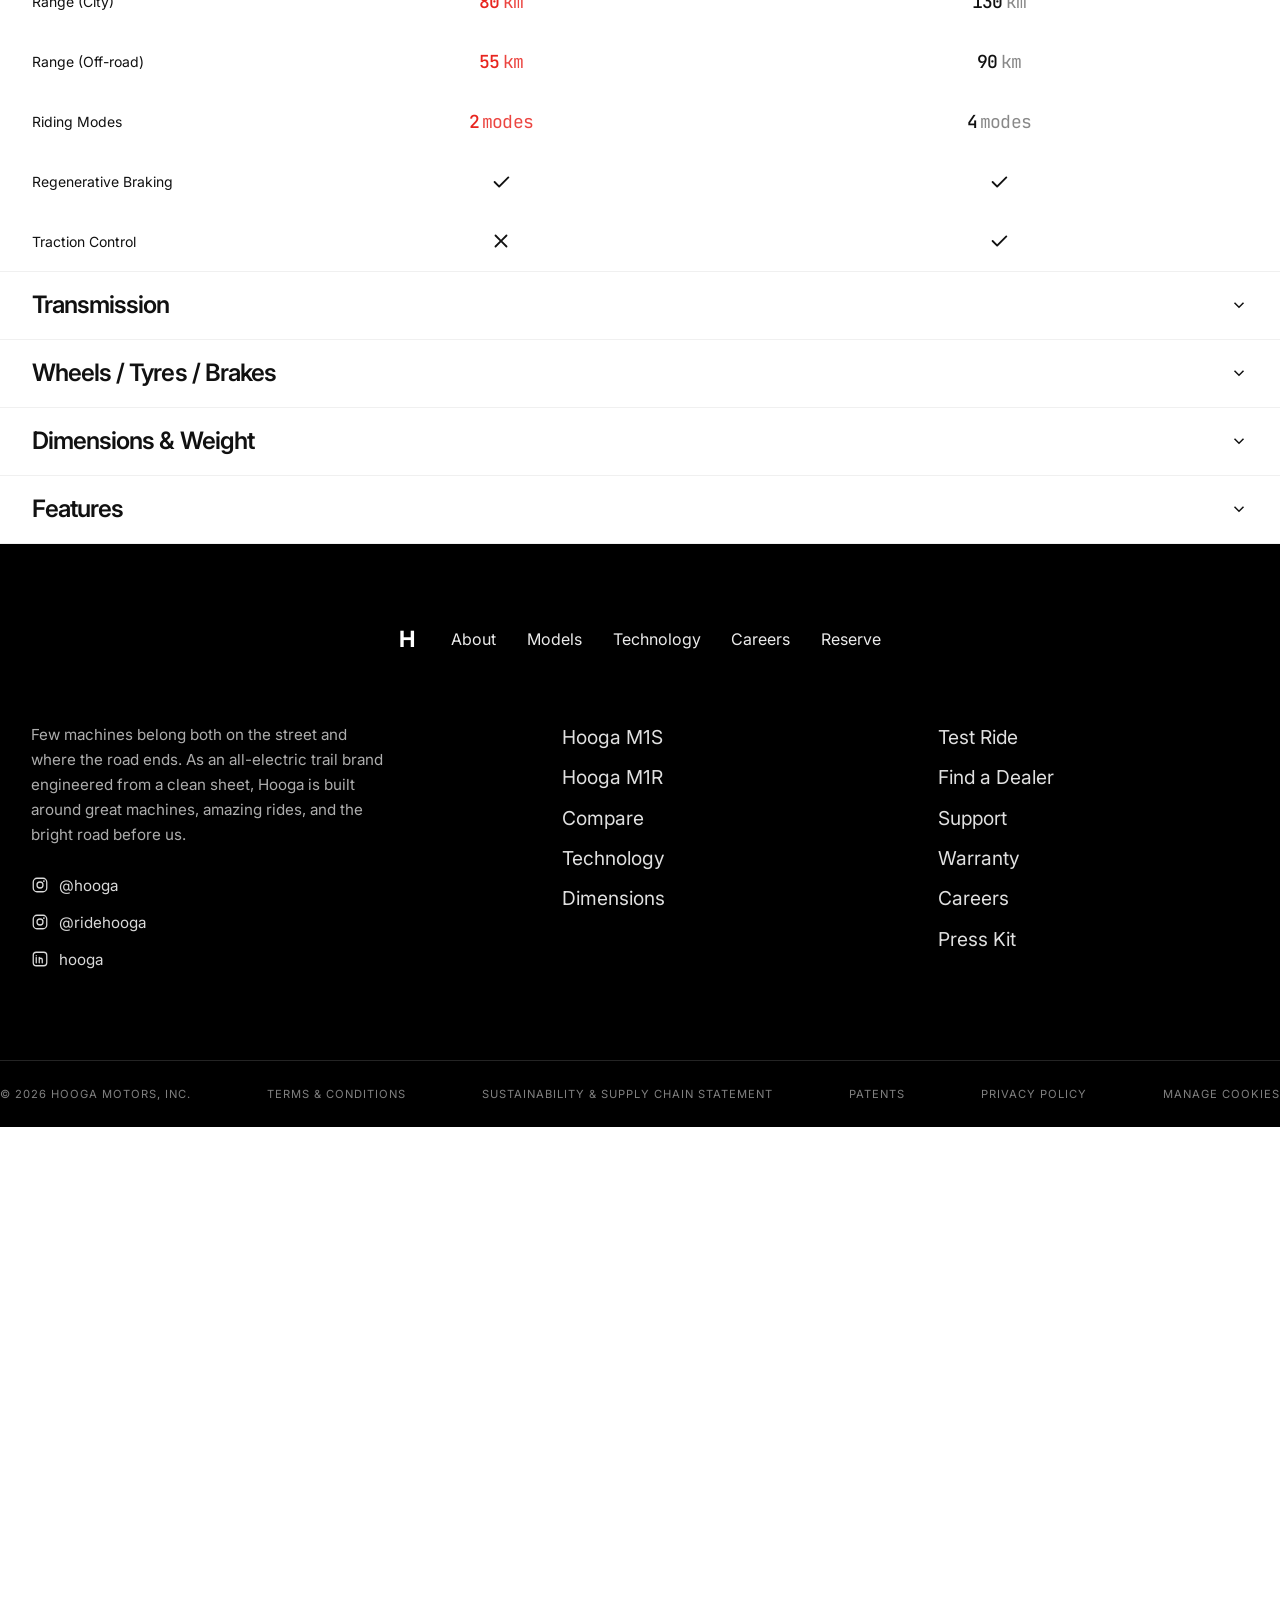
==== commit 4737049e: "Add header-docked model switcher and streamline model/support nav - Hero model switcher now docks in" ====
--- a/index.html
+++ b/index.html
@@ -14,7 +14,7 @@
   <link rel="preconnect" href="https://fonts.gstatic.com" crossorigin />
   <link href="https://fonts.googleapis.com/css2?family=Inter:wght@300;400;500;600&family=JetBrains+Mono:wght@400;500&display=swap" rel="stylesheet" />
   <link href="https://fonts.googleapis.com/css2?family=Nunito+Sans:wght@400;500;600;700;800&display=swap" rel="stylesheet" />
-  <link rel="stylesheet" href="css/styles.css?v=9" />
+  <link rel="stylesheet" href="css/styles.css?v=10" />
 <style>
 /* ── Design tokens for new sections ── */
 :root {
@@ -324,6 +324,10 @@
       <button class="menu-box" id="menuBtn" aria-label="Open menu" aria-expanded="false">
         <span></span><span></span>
       </button>
+      <div class="header-seg" id="headerSeg" role="tablist" aria-label="Choose a model">
+        <button class="seg-btn active" data-model="M1S" role="tab" aria-selected="true">M1S</button>
+        <button class="seg-btn" data-model="M1R" role="tab" aria-selected="false">M1R</button>
+      </div>
       <a href="#top" class="brand-logo" aria-label="Hooga home">
         <img src="assets/hooga-logo.png" alt="Hooga" />
       </a>
@@ -346,24 +350,15 @@
           <svg class="m-chev" viewBox="0 0 24 24" width="22" height="22" aria-hidden="true"><path d="M6 9l6 6 6-6" stroke="currentColor" stroke-width="2" fill="none" stroke-linecap="round" stroke-linejoin="round"/></svg>
         </button>
         <div class="m-sub"><div class="m-sub-inner">
-          <a href="#models">Hooga M1S</a>
-          <a href="#models">Hooga M1R</a>
+          <a href="#top" data-model-select="M1S">Hooga M1S</a>
+          <a href="#top" data-model-select="M1R">Hooga M1R</a>
           <a href="#compare">Compare</a>
         </div></div>
       </div>
 
       <a class="m-link" href="#gallery">Our Story</a>
 
-      <div class="m-item m-has-sub">
-        <button class="m-link" type="button" aria-expanded="false">Support
-          <svg class="m-chev" viewBox="0 0 24 24" width="22" height="22" aria-hidden="true"><path d="M6 9l6 6 6-6" stroke="currentColor" stroke-width="2" fill="none" stroke-linecap="round" stroke-linejoin="round"/></svg>
-        </button>
-        <div class="m-sub"><div class="m-sub-inner">
-          <a href="support.html">Support Centre</a>
-          <a href="support.html#faq">Technical &amp; Tutorial</a>
-          <a href="support.html#faq">Contact</a>
-        </div></div>
-      </div>
+      <a class="m-link" href="support.html">Support</a>
 
       <a class="m-link" href="#" data-deal-open>Become a Dealer</a>
       <a class="m-link" href="careers.html">Careers</a>
@@ -799,7 +794,7 @@
   <!-- play toast -->
   <div class="toast" id="toast">Film coming soon 🎬</div>
 
-  <script src="js/main.js?v=7"></script>
+  <script src="js/main.js?v=9"></script>
   <script src="js/dealer.js?v=1"></script>
 
   <!-- ── Floating CTA ── -->
--- a/css/styles.css
+++ b/css/styles.css
@@ -65,7 +65,7 @@
   backdrop-filter: saturate(180%) blur(12px); transition: box-shadow 0.3s;
 }
 .header.scrolled { box-shadow: 0 1px 0 var(--line); }
-.header-inner { display: flex; align-items: center; justify-content: space-between; padding-top: 40px; padding-bottom: 32px; }
+.header-inner { position: relative; display: flex; align-items: center; justify-content: space-between; padding-top: 40px; padding-bottom: 32px; }
 .menu-box {
   width: auto; height: auto; border: none; background: none; box-shadow: none; border-radius: 0;
   display: flex; flex-direction: column; gap: 6px; padding: 6px 2px;
@@ -187,6 +187,22 @@
 @media (prefers-reduced-motion: reduce) {
   .seg-btn.active::before { animation: none; opacity: 1; box-shadow: 0 0 5px 1px rgba(255,59,48,0.7); }
 }
+
+/* model switcher docked into the header — fades/slides in once the hero
+   switcher scrolls out of view, so the product can be changed across the page */
+.header-seg {
+  position: absolute; left: 50%; top: 50%;
+  transform: translate(-50%, calc(-50% + 9px));
+  display: inline-flex; gap: 0.25rem; padding: 0.3rem;
+  background: #efece6; border: 1px solid var(--line); border-radius: 999px;
+  opacity: 0; pointer-events: none; z-index: 2;
+  transition: opacity 0.4s var(--ease), transform 0.5s var(--ease);
+}
+.header.show-seg .header-seg { opacity: 1; pointer-events: auto; transform: translate(-50%, -50%); }
+.header-seg .seg-btn { color: var(--ink-2); padding: 0.42rem 1.2rem; font-size: 0.82rem; }
+.header-seg .seg-btn:hover { color: var(--ink); }
+.header-seg .seg-btn.active { background: #fff; color: var(--ink); box-shadow: 0 1px 4px rgba(0,0,0,0.12); }
+@media (max-width: 640px) { .header-seg { display: none; } }
 
 .hero-play {
   position: absolute; left: clamp(16px, 3vw, 28px); bottom: clamp(16px, 3vw, 28px);
